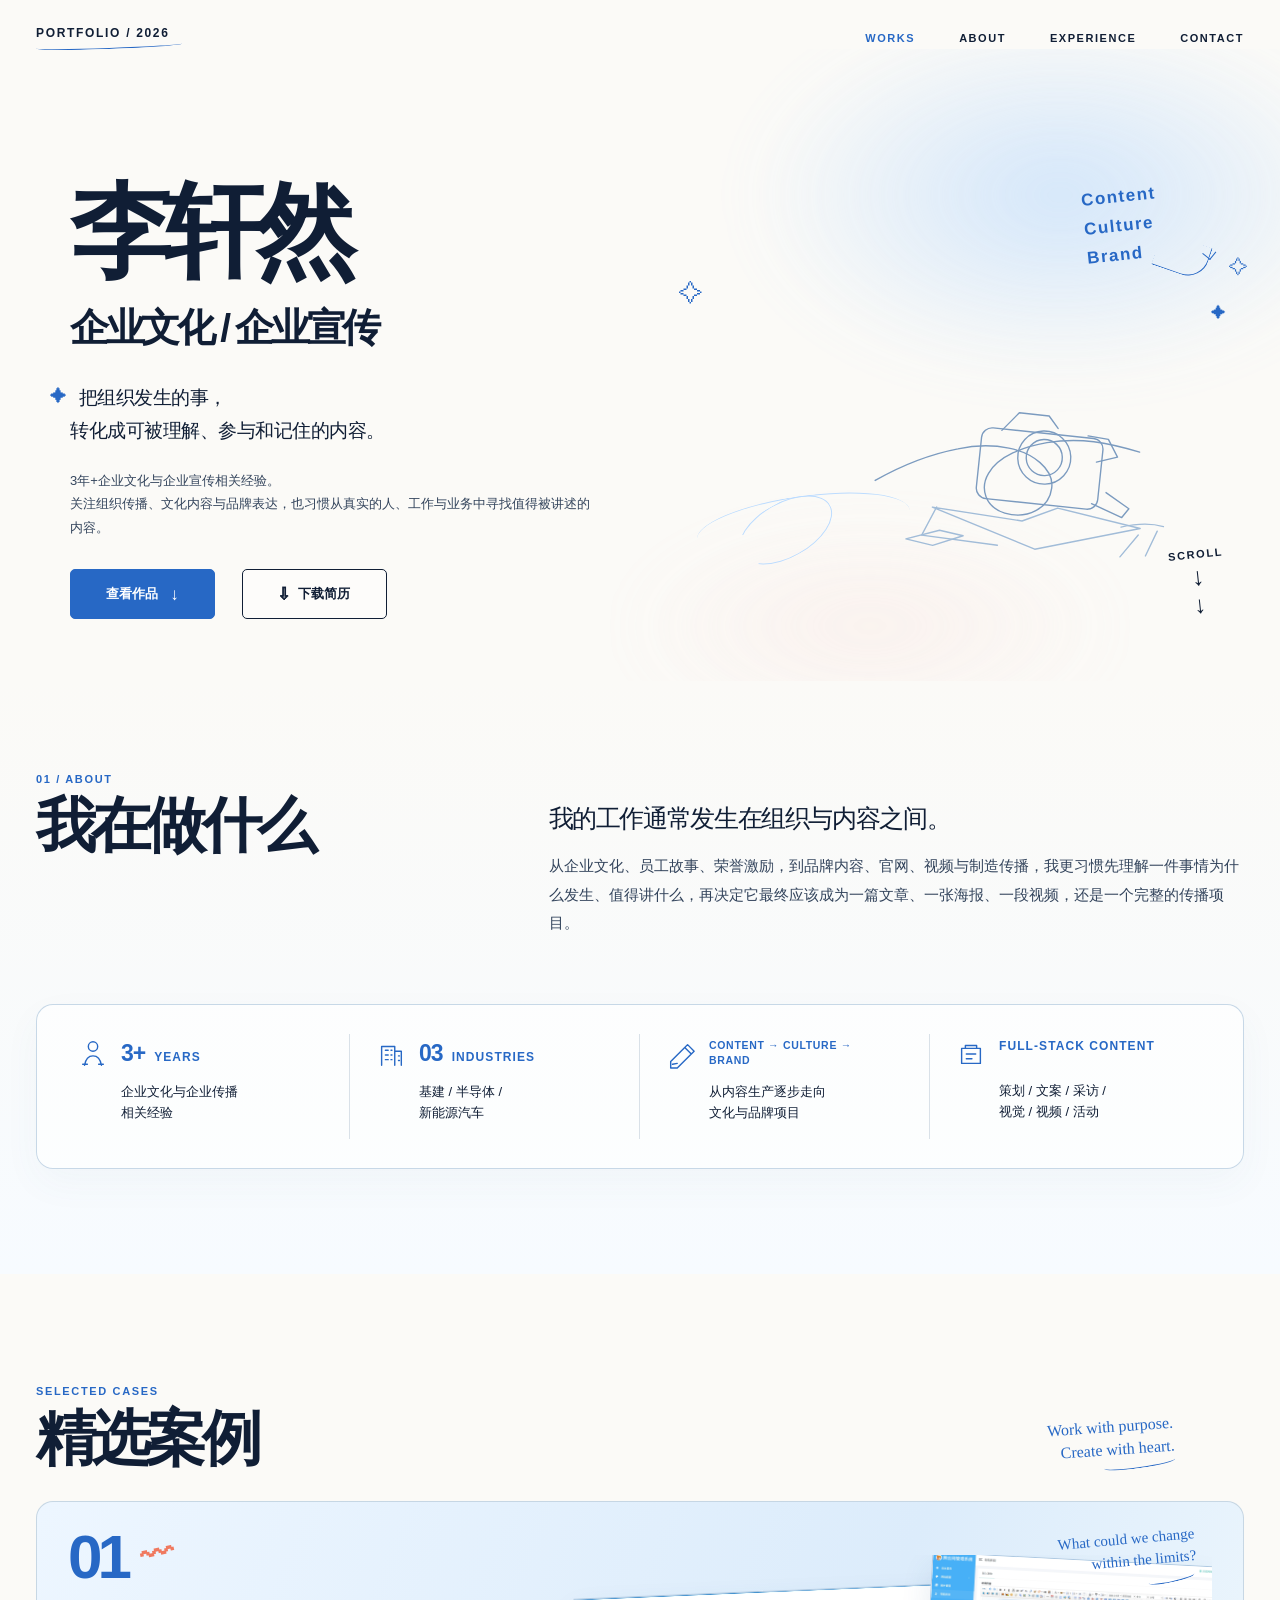
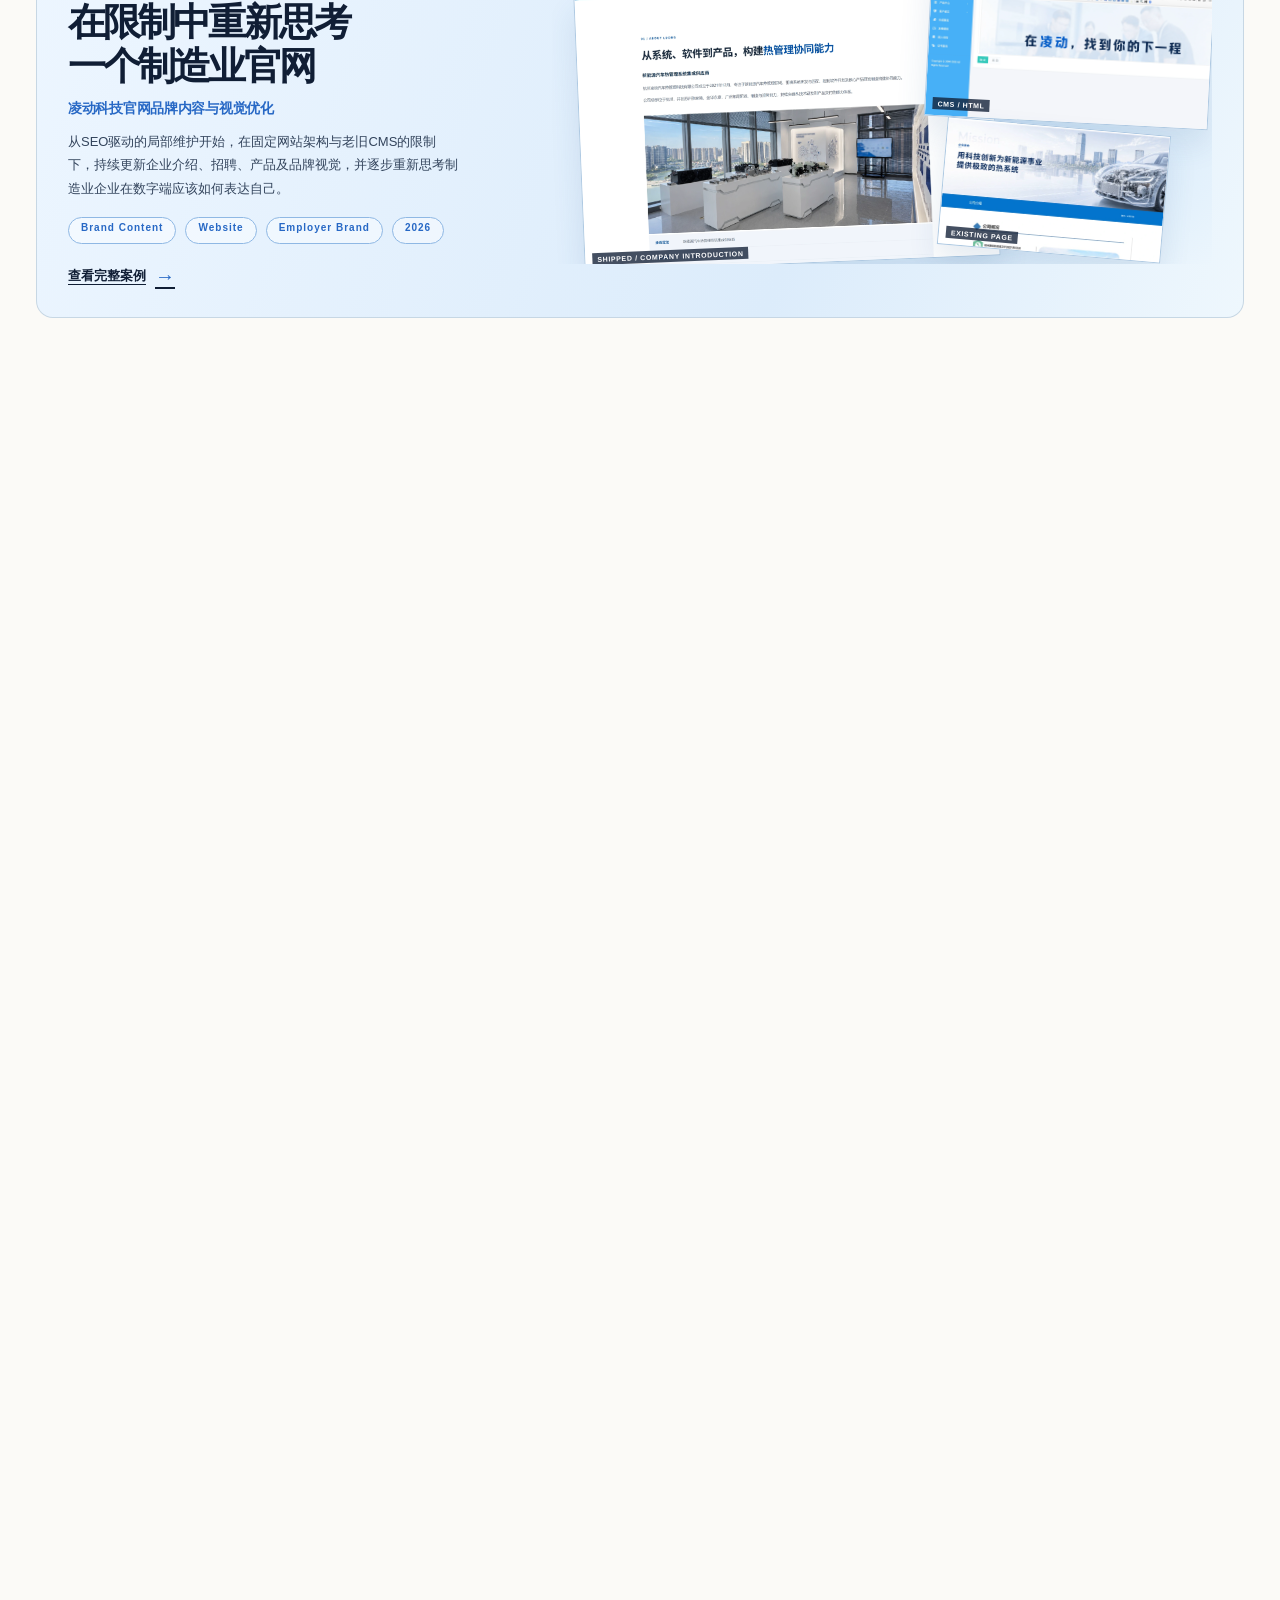
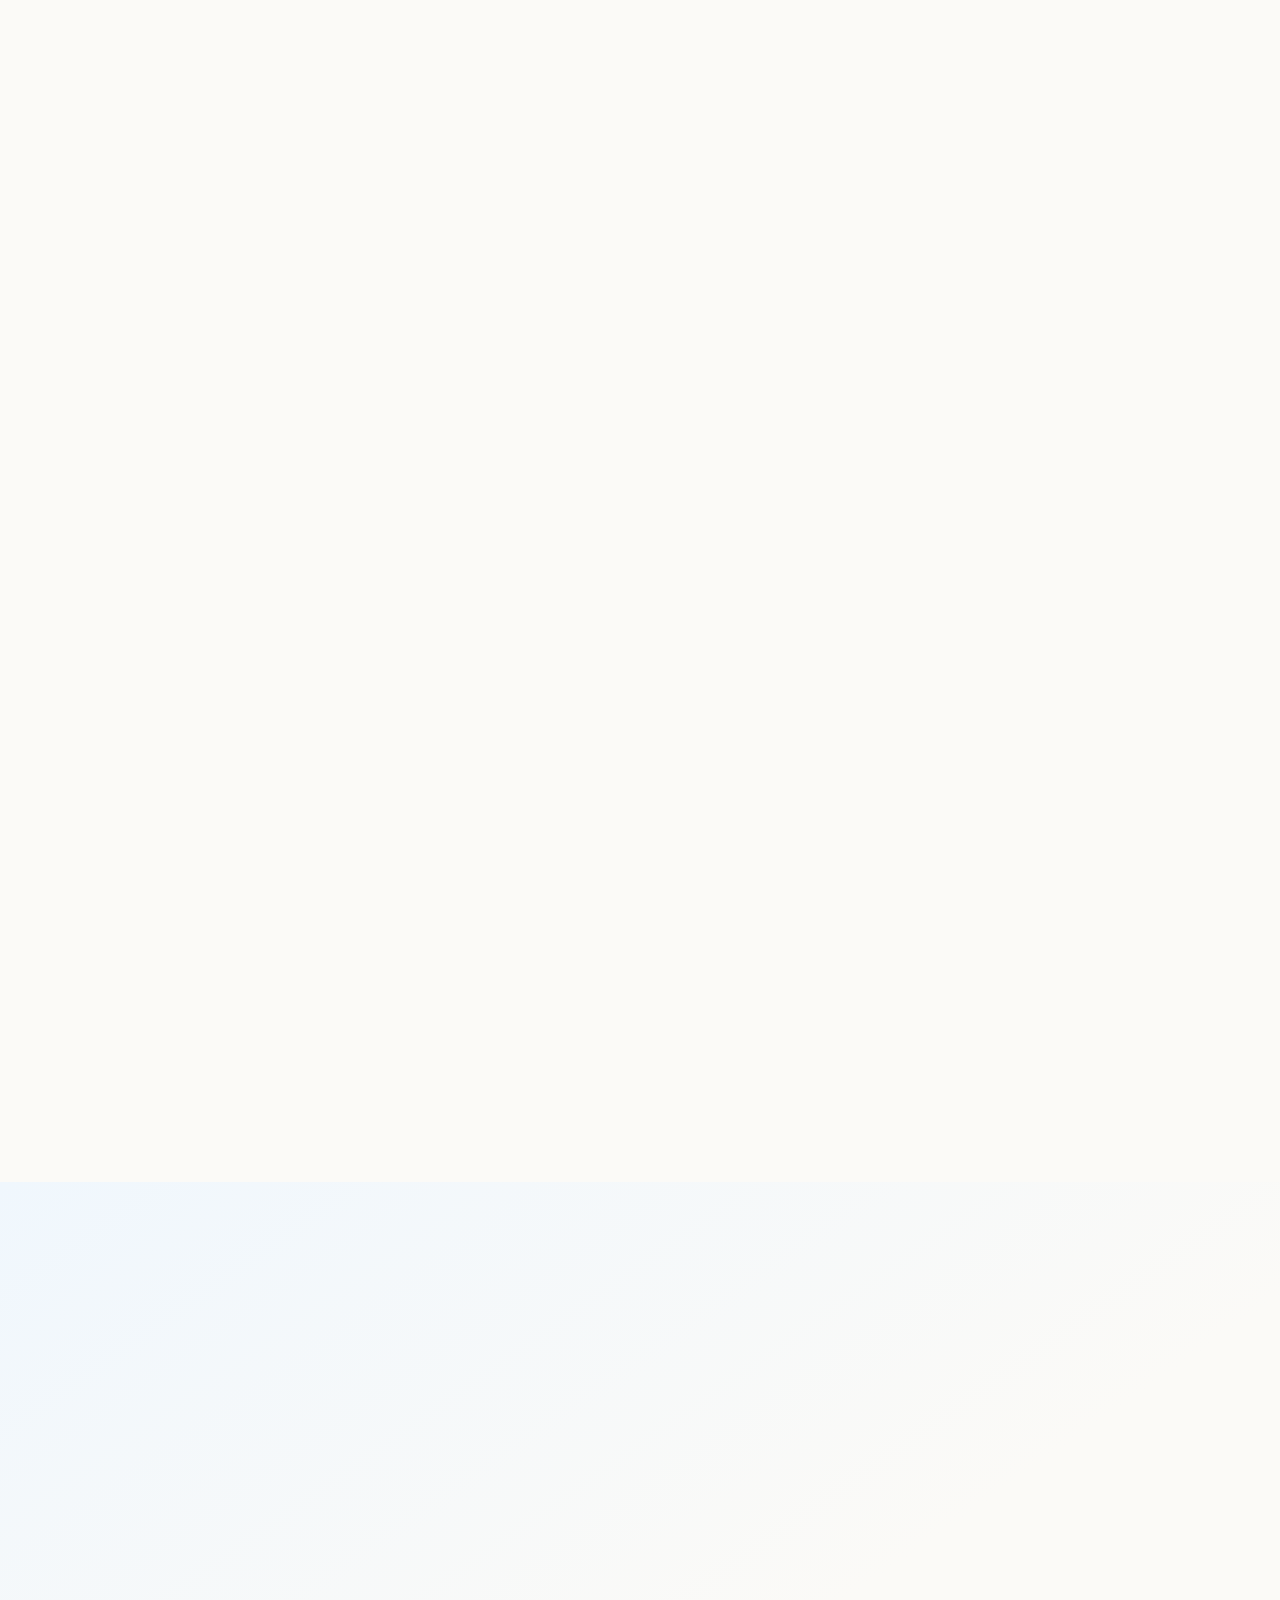
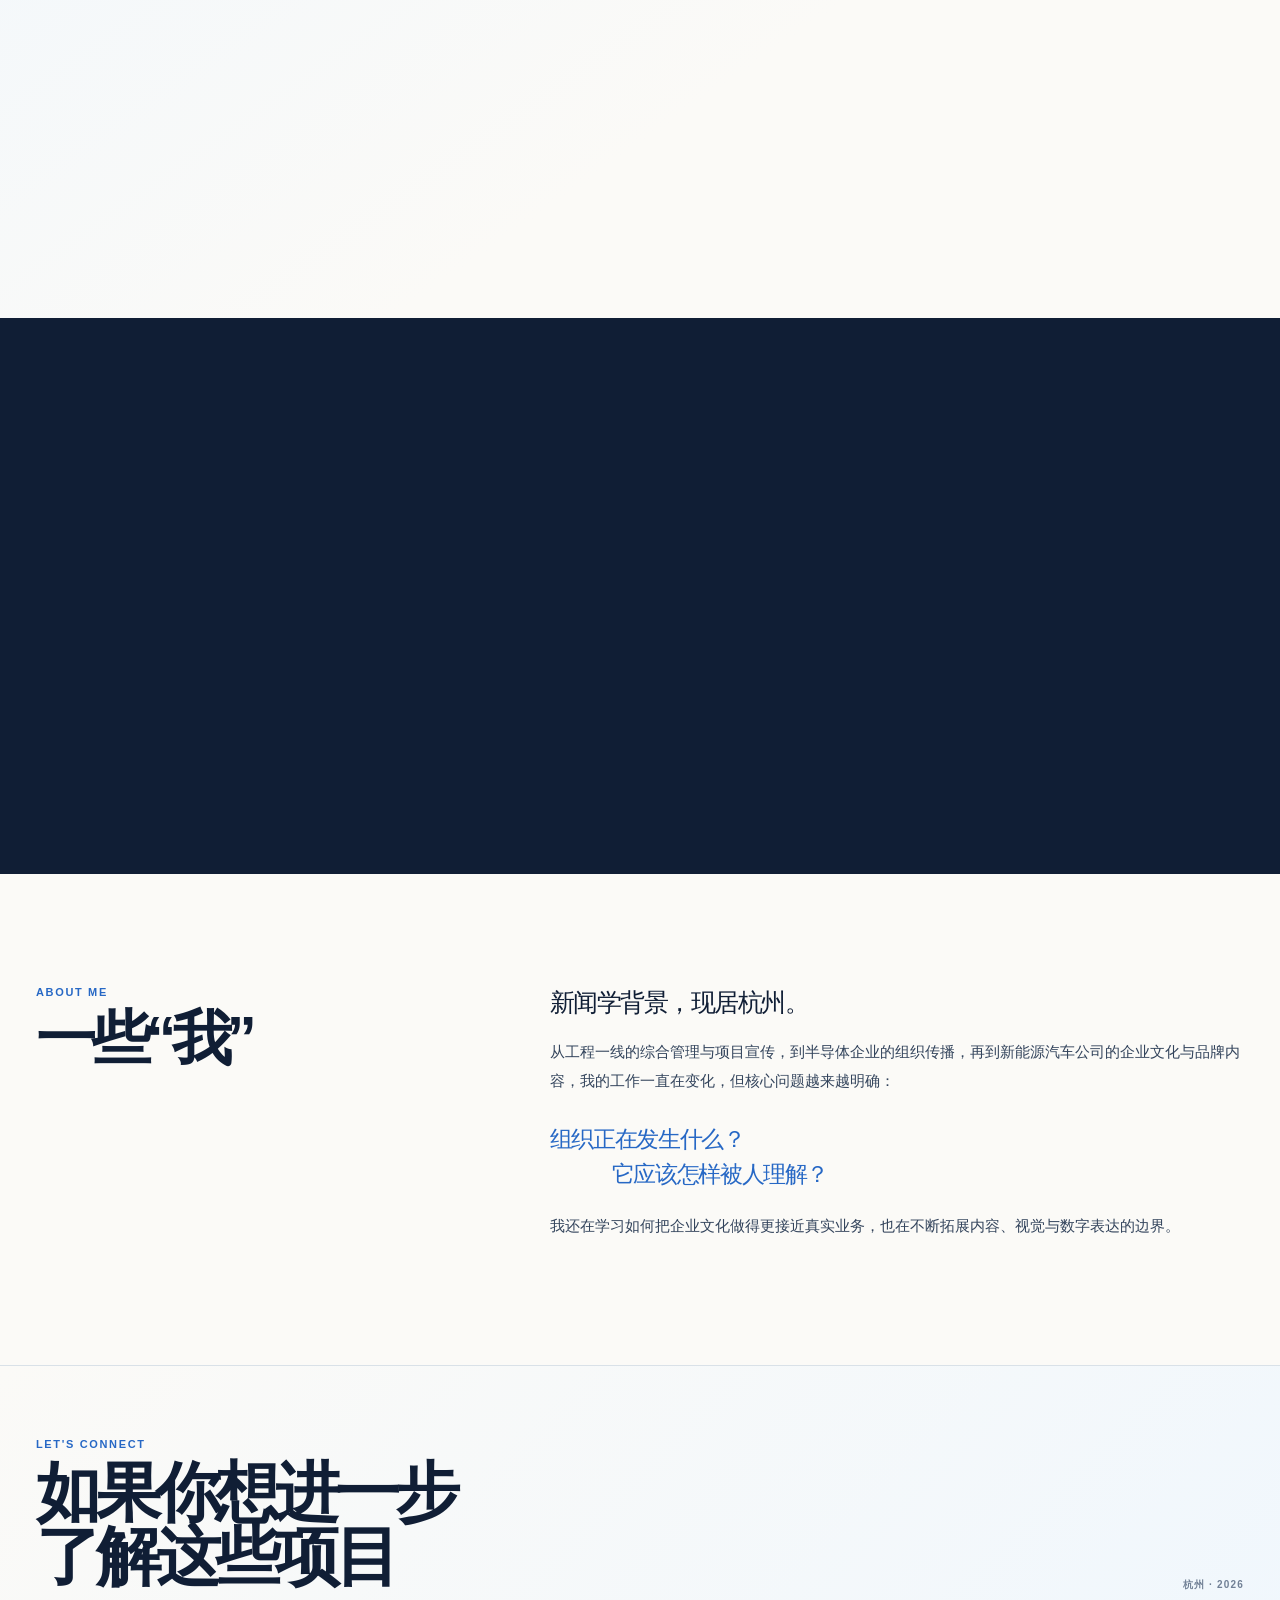
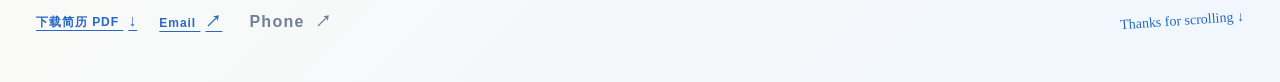
==== index.html @ 97bc516a "Portfolio of Seanlee V1 Portfolio of Seanlee V1" ====
<!doctype html>
<html lang="zh-CN">
<head>
  <meta charset="utf-8">
  <meta name="viewport" content="width=device-width, initial-scale=1">
  <meta name="description" content="李轩然｜企业文化 / 企业宣传作品集 Portfolio 2026">
  <title>李轩然｜Portfolio / 2026</title>
  <link rel="stylesheet" href="styles.css">
</head>
<body class="home-v2">
  <header class="topbar">
    <div class="shell nav">
      <a class="nav-brand" href="index.html">PORTFOLIO / 2026</a>
      <nav class="nav-links" aria-label="主导航">
        <a class="active" href="#cases">WORKS</a>
        <a href="#about-me">ABOUT</a>
        <a href="#experience">EXPERIENCE</a>
        <a href="#contact">CONTACT</a>
      </nav>
    </div>
  </header>

  <main>
    <section class="hero hero-v2">
      <div class="hero-haze haze-blue"></div><div class="hero-haze haze-pink"></div>
      <div class="shell">
        <div class="hero-grid">
          <div class="hero-copy reveal">
            <h1 class="hero-name">李轩然</h1>
            <h2 class="hero-role">企业文化 / 企业宣传</h2>
            <p class="hero-lede">把组织发生的事，<br>转化成可被理解、参与和记住的内容。</p>
            <p class="hero-intro">3年+企业文化与企业宣传相关经验。<br>关注组织传播、文化内容与品牌表达，也习惯从真实的人、工作与业务中寻找值得被讲述的内容。</p>
            <div class="hero-actions">
              <a class="button button-primary" href="#cases">查看作品 <span class="button-arrow">↓</span></a>
              <a class="button button-outline" href="李轩然_企业文化企宣简历_正式版.pdf" download><span class="download-icon">⇩</span> 下载简历</a>
            </div>
          </div>
          <div class="hero-art reveal" aria-hidden="true">
            <div class="hero-words">Content<br>Culture<br>Brand</div>
            <span class="star one">✧</span><span class="star two">✧</span><span class="star three">✦</span>
            <div class="scribble-loop"></div>
            <svg class="hero-sketch" viewBox="0 0 360 210" aria-hidden="true">
              <path d="M42 119c23-12 47-22 79-27 16-3 32-3 48 1 22 5 42 21 39 39-3 19-24 29-45 22-18-6-23-24-14-38 10-16 34-24 56-27 32-4 57 2 87 12"/>
              <rect x="145" y="72" width="115" height="67" rx="10" transform="rotate(8 145 72)"/>
              <circle cx="202" cy="103" r="25"/><circle cx="202" cy="103" r="17"/>
              <path d="M163 76l17-16 28 4 8 12M244 84l19 4 8 17-20 4M259 138l21 16-7 8-28-14"/>
              <path d="M95 146l84 16 34-11 77 22-100 16z" class="soft"/>
              <path d="M99 146l-15 26 71 12" class="soft"/>
              <path d="M272 171c16-3 28-3 40 1M288 179l-18 20M306 176l-12 23" class="soft"/>
              <path d="M69 175l32-7 22 6-29 8z" class="soft"/>
            </svg>
            <div class="scroll-note">Scroll<span>↓</span></div>
          </div>
        </div>
      </div>
    </section>

    <section class="section about-section" id="about">
      <div class="shell">
        <div class="about-intro-grid reveal">
          <div><div class="section-kicker">01 / ABOUT</div><h2 class="section-title">我在做什么</h2></div>
          <div class="about-intro-copy"><p class="about-lede">我的工作通常发生在组织与内容之间。</p><p>从企业文化、员工故事、荣誉激励，到品牌内容、官网、视频与制造传播，我更习惯先理解一件事情为什么发生、值得讲什么，再决定它最终应该成为一篇文章、一张海报、一段视频，还是一个完整的传播项目。</p></div>
        </div>
        <div class="about-stats reveal">
          <div class="about-stat"><svg class="stat-icon" viewBox="0 0 32 32"><circle cx="16" cy="8" r="5"/><path d="M7 28c1-6 4-10 9-10s8 4 9 10M10 27H5M27 27h-5"/></svg><div><div class="stat-title"><b>3+</b> YEARS</div><p>企业文化与企业传播<br>相关经验</p></div></div>
          <div class="about-stat"><svg class="stat-icon" viewBox="0 0 32 32"><path d="M6 28V8h14v20M20 13h7v15M10 12h3M10 17h3M10 22h3M16 12h1M16 17h1M16 22h1M24 18h1M24 23h1"/></svg><div><div class="stat-title"><b>03</b> INDUSTRIES</div><p>基建 / 半导体 /<br>新能源汽车</p></div></div>
          <div class="about-stat"><svg class="stat-icon" viewBox="0 0 32 32"><path d="M5 24l15-15 7 7-15 15H5zM20 9l3-3 7 7-3 3M7 27l5-1"/></svg><div><div class="stat-title long">CONTENT → CULTURE →<br>BRAND</div><p>从内容生产逐步走向<br>文化与品牌项目</p></div></div>
          <div class="about-stat"><svg class="stat-icon" viewBox="0 0 32 32"><path d="M6 10h20v16H6zM10 10V7h12v3M11 16h10M11 21h6"/></svg><div><div class="stat-title">FULL-STACK CONTENT</div><p>策划 / 文案 / 采访 /<br>视觉 / 视频 / 活动</p></div></div>
        </div>
      </div>
    </section>

    <section class="section cases-section" id="cases">
      <div class="shell">
        <div class="section-head reveal"><div><div class="section-kicker">SELECTED CASES</div><h2 class="section-title">精选案例</h2></div><div class="hand-note">Work with purpose.<br>Create with heart.</div></div>
        <a class="case-card case-main reveal" href="case-lingdong.html">
          <div class="case-main-grid"><div class="case-copy"><div class="case-number">01</div><h3>在限制中重新思考<br>一个制造业官网</h3><div class="case-subtitle">凌动科技官网品牌内容与视觉优化</div><p>从SEO驱动的局部维护开始，在固定网站架构与老旧CMS的限制下，持续更新企业介绍、招聘、产品及品牌视觉，并逐步重新思考制造业企业在数字端应该如何表达自己。</p><div class="case-tags"><span class="case-tag">Brand Content</span><span class="case-tag">Website</span><span class="case-tag">Employer Brand</span><span class="case-tag">2026</span></div><span class="case-link">查看完整案例 <span>→</span></span></div><div class="case-real-visual home-website-visual"><figure class="home-web-after"><img src="assets/case01/intro-after.webp" alt="凌动企业介绍页更新后页面" loading="lazy"><figcaption>SHIPPED / COMPANY INTRODUCTION</figcaption></figure><figure class="home-web-cms"><img src="assets/case01/cms-html-window.webp" alt="凌动官网 CMS HTML 编辑界面" loading="lazy"><figcaption>CMS / HTML</figcaption></figure><figure class="home-web-before"><img src="assets/case01/intro-before-page.webp" alt="凌动企业介绍页原页面局部" loading="lazy"><figcaption>EXISTING PAGE</figcaption></figure></div></div>
          <span class="case-margin-note">What could we change<br>within the limits?</span>
        </a>
        <a class="case-card case-secondary reveal" href="case-lingdong-people.html">
          <div class="case-secondary-grid"><div class="case-copy"><div class="case-number">02</div><h3>把优秀员工，重新<br>写成真实的人</h3><div class="case-subtitle">《凌动百工志》员工人物栏目</div><p>从荣誉出发，通过人物访谈与真实工作细节，寻找每个人值得被记住的具体行为，让员工不只是价值观的注脚。</p><div class="case-tags"><span class="case-tag">Culture</span><span class="case-tag">People</span><span class="case-tag">Story</span><span class="case-tag">Editorial</span><span class="case-tag">2026</span></div><span class="case-link">查看完整案例 <span>→</span></span></div><div class="case-real-visual home-people-visual"><figure class="home-person-luo"><img src="assets/case02/罗玉国-主视觉.webp" alt="罗玉国《凌动百工志》主视觉" loading="lazy"><figcaption>INTERVIEW / 晨阳</figcaption></figure><figure class="home-person-he"><img src="assets/case02/何莎莎-主视觉.webp" alt="何莎莎《凌动百工志》主视觉" loading="lazy"><figcaption>PEOPLE / 可乐</figcaption></figure><figure class="home-person-sun"><img src="assets/case02/孙君旭篇_主视觉_清洁版_final.webp" alt="孙君旭《凌动百工志》主视觉" loading="lazy"><figcaption>ON SITE / 重楼</figcaption></figure><span class="home-people-label">REAL PEOPLE,<br>REAL WORK.</span></div></div>
        </a>
        <a class="case-card case-third reveal" href="case-guowei.html">
          <div class="case-third-grid"><div class="case-copy"><div class="case-number">03</div><h3>把组织动作，<br>转化成内容</h3><div class="case-subtitle">国微电子｜HR与企业文化重点项目传播</div><p>围绕招聘、新员工、人才发展、干部拓展、服务文化与重点项目开展长期传播。2024年5—12月累计发布155篇公众号内容，让组织动作被更多员工理解和感知。</p><div class="case-tags"><span class="case-tag">Internal Communication</span><span class="case-tag">HR Content</span><span class="case-tag">Employer Brand</span><span class="case-tag">2024</span></div><span class="case-link">查看完整案例 <span>→</span></span></div><div class="case-real-visual home-archive-visual"><div class="home-archive-data"><strong>155</strong><span>CONTENTS<br>MAY — DEC 2024</span></div><figure class="home-archive-live"><img src="assets/case03/live-field.webp" alt="国微干部拓展现场文章预览" loading="lazy"><figcaption>LIVE COMMUNICATION</figcaption></figure><figure class="home-archive-welcome"><img src="assets/case03/lifecycle-before-welcome.webp" alt="国微新员工内容文章预览" loading="lazy"><figcaption>NEW JOINERS</figcaption></figure><figure class="home-archive-culture"><img src="assets/case03/service-poster-1.webp" alt="国微服务文化系列海报" loading="lazy"><figcaption>CULTURE IN PRACTICE</figcaption></figure></div></div>
        </a>
      </div>
    </section>

    <section class="section works-section" id="selected-works">
      <div class="shell"><div class="section-head reveal"><div><div class="section-kicker">SELECTED WORKS</div><h2 class="section-title">更多项目</h2></div><p class="section-side-copy">前面 3 个，是我想让你认真看的项目。<br>下面这些，我也确实做过。</p></div>
        <div class="works-grid works-grid-final reveal">
          <a class="work-item work-recognition" href="work-recognition.html" aria-label="查看项目：员工荣誉与即时认可">
            <div class="work-visual work-real-recognition"><img src="assets/work04/everyday-recognition.webp" alt="为你点赞即时认可视觉" loading="lazy"><img src="assets/work04/gewu-award.webp" alt="格物致知专项荣誉视觉" loading="lazy"><img src="assets/work04/recognition-note-01.webp" alt="匿名化员工点赞卡" loading="lazy"><span>01 / RECOGNITION</span><i>✦</i></div>
            <div class="work-index">01 / RECOGNITION &amp; APPRECIATION</div>
            <h3>员工荣誉与即时认可</h3>
            <p>围绕优秀员工、产线荣誉与即时认可机制进行内容与视觉表达，让一次个人认可被更多人看见，也让具体行为成为组织里的正向样本。</p>
            <div class="work-tags"><span>Culture</span><span>Recognition</span><span>Editorial</span></div>
            <span class="work-link">查看项目 <span aria-hidden="true">↗</span></span>
          </a>
          <a class="work-item work-digital" href="work-culture-digital.html" aria-label="查看项目：文化互动与数字化实验">
            <div class="work-visual work-real-digital"><img src="assets/work02/huaming-map.webp" alt="花名互动网页地图界面" loading="lazy"><img src="assets/work02/online-p2.webp" alt="凌动 Online 角色选择界面" loading="lazy"><span>02 / DIGITAL</span><i>↗</i></div>
            <div class="work-index">02 / CULTURE × DIGITAL EXPERIMENT</div>
            <h3>文化互动与数字化实验</h3>
            <p>从互动网页到微信H5，尝试让内部文化传播从“看一张内容”，延伸到可以点击、选择和参与的数字体验。</p>
            <div class="work-tags"><span>Culture</span><span>Interaction</span><span>Web</span><span>H5</span></div>
            <span class="work-link">查看项目 <span aria-hidden="true">↗</span></span>
          </a>
          <a class="work-item work-annual" href="work-annual.html" aria-label="查看项目：年度整合传播">
            <div class="work-visual work-real-annual"><img src="assets/annual/annual-moments-poster.webp" alt="2024国微年度瞬间视频画面" loading="lazy"><img src="assets/annual/annual-ceremony.webp" alt="年度总结表彰大会视觉" loading="lazy"><span>03 / 年度内容</span><i>▶</i></div>
            <div class="work-index">03 / ANNUAL COMMUNICATION</div>
            <h3>年度整合传播</h3>
            <p>围绕年度节点重新组织分散的人、事件与组织记忆，通过年度回顾、表彰大会视频、新年内容等形式，让一年发生的事情形成更完整的叙事。</p>
            <div class="work-tags"><span>Video</span><span>Editorial</span><span>Annual</span></div>
            <span class="work-link">查看项目 <span aria-hidden="true">↗</span></span>
          </a>
          <a class="work-item work-employer" href="work-employer-brand.html" aria-label="查看项目：雇主品牌与招聘传播">
            <div class="work-visual work-real-employer"><img src="assets/employer/guowei-exam.webp" alt="国微校园招聘考试卷视觉" loading="lazy"><img src="assets/employer/ldong-recruit-01.webp" alt="凌动招聘推送视觉" loading="lazy"><span>04 / 招聘内容</span></div>
            <div class="work-index">04 / EMPLOYER BRAND &amp; RECRUITMENT</div>
            <h3>雇主品牌与招聘传播</h3>
            <p>围绕校园招聘、新人入职与人才体验，参与内容策划、系列传播及视觉协同，让招聘信息之外，也能被看见真实的组织氛围与员工体验。</p>
            <div class="work-tags"><span>Employer Brand</span><span>Recruitment</span><span>Content</span></div>
            <span class="work-link">查看项目 <span aria-hidden="true">↗</span></span>
          </a>
          <a class="work-item work-cangzhao" href="work-cangzhao.html" aria-label="查看项目：苍昭高速项目传播">
            <div class="work-visual work-real-cangzhao"><img src="assets/cangzhao/tunnel-hero.webp" alt="苍昭高速隧道工程现场" loading="lazy"><img src="assets/cangzhao/tunnel-10000.webp" alt="苍昭高速隧道万米节点现场" loading="lazy"><span>05 / 工程一线</span></div>
            <div class="work-index">05 / CANGZHAO EXPRESSWAY</div>
            <h3>苍昭高速项目传播</h3>
            <p>在大型基建项目一线参与新闻、重大节点、活动及宣传片内容，从工程现场、人物与项目建设中寻找可被传播的真实素材。</p>
            <div class="work-tags"><span>Field Communication</span><span>Infrastructure</span><span>Video</span></div>
            <span class="work-link">查看项目 <span aria-hidden="true">↗</span></span>
          </a>
          <a class="work-item work-notes" href="work-visual-notes.html" aria-label="查看项目：视觉与内容小项目选集">
            <div class="work-visual work-real-notes"><img src="assets/work06/culture-editorial-03.webp" alt="内部文化刊物版式局部" loading="lazy"><img src="assets/work06/childrens-day-poster.webp" alt="六一活动海报局部" loading="lazy"><img src="assets/work06/dingtalk-screen-01.webp" alt="钉钉开屏视觉局部" loading="lazy"><span>06 / ARCHIVE</span><i>Visual<br>Notes</i></div>
            <div class="work-index">06 / EDITORIAL &amp; VISUAL NOTES</div>
            <h3>视觉与内容小项目选集</h3>
            <p>一些喜闻乐见的日常传播，共同构成企业文化的内容实验：文化刊物、节日与组织节点、内部沟通海报等文化侧与业务的结合。</p>
            <div class="work-tags"><span>Editorial</span><span>Visual</span><span>Archive</span></div>
            <span class="work-link">查看项目 <span aria-hidden="true">↗</span></span>
          </a>
        </div>
      </div>
    </section>

    <section class="section process-section" id="how-i-work">
      <div class="shell"><div class="process-header reveal"><div><div class="section-kicker">HOW I WORK</div><h2 class="section-title">我的工作方式</h2></div><p class="process-intro">不把工作包装成一套方法论，只保留四个真正会反复使用的动作。</p></div>
        <div class="process-grid reveal"><div class="process-step"><span>01</span><h3>Understand</h3><strong>先理解发生了什么</strong><p>组织为什么要做这件事，业务真正关心什么，谁需要知道。</p></div><div class="process-step"><span>02</span><h3>Translate</h3><strong>找到值得被讲述的部分</strong><p>把组织语言、专业语言和抽象理念，转化成人能够理解的内容。</p></div><div class="process-step"><span>03</span><h3>Create</h3><strong>选择合适的表达</strong><p>文章、人物故事、视觉、视频、活动或页面，形式服务于内容。</p></div><div class="process-step"><span>04</span><h3>Deliver</h3><strong>在现实条件下完成落地</strong><p>预算、时间、系统、权限都可能有限。好的方案也需要能够真正实现。</p></div></div>
        <div class="principles reveal"><div><b>内容先于形式</b><span>先弄清楚为什么值得讲，再决定怎么讲。</span></div><div><b>真实先于口号</b><span>尤其在人和文化内容里，我更愿意从真实工作中寻找价值。</span></div><div><b>审美服务于表达</b><span>行业对美的理解不同但相通。对制造业而言，高级感更多来自精密、简洁、克制与一致，而不是堆叠“科技感”。</span></div></div>
      </div>
    </section>

    <section class="section experience experience-v2" id="experience">
      <div class="shell"><div class="section-head reveal"><div><div class="section-kicker">EXPERIENCE</div><h2 class="section-title">从业务现场，<br>到组织传播</h2></div></div>
        <div class="experience-line reveal"><div class="experience-item"><div class="experience-date">2026 — NOW</div><h3>杭州凌动汽车热管理科技有限公司</h3><strong>企宣副主管</strong><p>企业文化 / 品牌内容 / 制造传播</p></div><div class="experience-arrow">↓</div><div class="experience-item"><div class="experience-date">2024 — 2025</div><h3>深圳市国微电子有限公司</h3><strong>企业文化专员</strong><p>组织传播 / 新媒体 / HR重点项目</p></div><div class="experience-arrow">↓</div><div class="experience-item"><div class="experience-date">2022 — 2024</div><h3>中建五局土木公司广西分公司</h3><strong>项目综合管理员</strong><p>工程一线 / 综合管理 / 项目宣传</p></div></div>
      </div>
    </section>

    <section class="section about-me-section" id="about-me">
      <div class="shell about-me-grid"><div class="reveal"><div class="section-kicker">ABOUT ME</div><h2 class="section-title">一些“我”</h2></div><div class="about-me-copy reveal"><p class="about-me-lede">新闻学背景，现居杭州。</p><p>从工程一线的综合管理与项目宣传，到半导体企业的组织传播，再到新能源汽车公司的企业文化与品牌内容，我的工作一直在变化，但核心问题越来越明确：</p><div class="question-lines"><span>组织正在发生什么？</span><span>它应该怎样被人理解？</span></div><p>我还在学习如何把企业文化做得更接近真实业务，也在不断拓展内容、视觉与数字表达的边界。</p></div></div>
    </section>
  </main>

  <footer class="footer connect-footer" id="contact"><div class="shell footer-row"><div><div class="section-kicker">LET'S CONNECT</div><h2>如果你想进一步<br>了解这些项目</h2><div class="connect-links"><a href="李轩然_企业文化企宣简历_正式版.pdf" download>下载简历 PDF <span>↓</span></a><a href="mailto:SeanLee1211@163.com">Email <span>↗</span></a><span class="connect-placeholder">Phone <span>↗</span></span></div></div><div class="footer-meta">杭州 · 2026<br><span class="thanks-note">Thanks for scrolling ↓</span></div></div></footer>
  <script src="script.js"></script>
</body>
</html>
---- styles.css ----
:root {
  --paper: #fbfaf7;
  --paper-blue: #eef6ff;
  --paper-pink: #fbf1ee;
  --ink: #101e35;
  --ink-soft: #33445c;
  --muted: #718096;
  --line: #d9e1e8;
  --blue: #2768c5;
  --blue-deep: #1e55ac;
  --blue-light: #bcdcff;
  --blue-pale: #e7f2ff;
  --coral: #f0795f;
  --white: #fff;
  --max: 1240px;
  --radius: 20px;
  --shadow: 0 22px 70px rgba(29, 83, 139, .12);
  --sans: "Noto Sans CJK SC", "Source Han Sans SC", "PingFang SC", "Microsoft YaHei", Arial, sans-serif;
  --display: "Noto Sans CJK SC", "Source Han Sans SC", "PingFang SC", "Microsoft YaHei", Arial, sans-serif;
  --latin: "Avenir Next", Avenir, "Helvetica Neue", "SF Pro Display", Inter, "Segoe UI", Arial, sans-serif;
  --latin-display: "Avenir Next", Avenir, "Helvetica Neue", "SF Pro Display", Inter, "Segoe UI", Arial, sans-serif;
  --mono: "IBM Plex Mono", "SFMono-Regular", "Cascadia Mono", Consolas, "Liberation Mono", monospace;
  --scribble: "Segoe Print", "Comic Sans MS", cursive;
}
* { box-sizing: border-box; }
html { scroll-behavior: smooth; }
body { margin:0; color:var(--ink); background:var(--paper); font-family:var(--sans); font-size:16px; line-height:1.7; -webkit-font-smoothing:antialiased; }
a { color:inherit; text-decoration:none; }
button { font:inherit; }
.shell { width:min(calc(100% - 72px), var(--max)); margin:0 auto; }

.topbar { position:relative; z-index:30; padding:26px 0 0; }
.nav { display:flex; align-items:center; justify-content:space-between; gap:30px; }
.nav-brand { font:700 12px var(--latin-display); letter-spacing:.14em; color:var(--ink); position:relative; padding-bottom:9px; }
.nav-brand::after { content:""; position:absolute; left:0; right:-12px; bottom:0; height:5px; border-bottom:1.5px solid var(--blue); border-radius:50%; transform:rotate(-2deg); }
.nav-links { display:flex; align-items:center; gap:44px; font:700 11px var(--latin); letter-spacing:.14em; }
.nav-links a { transition:color .2s ease; }
.nav-links a:hover, .nav-links a.active { color:var(--blue); }
.eyebrow { color:var(--blue); font:700 11px var(--latin); letter-spacing:.13em; text-transform:uppercase; }

.hero { min-height:700px; position:relative; overflow:hidden; padding:106px 0 55px; }
.hero::before { content:""; position:absolute; width:620px; height:380px; right:-80px; top:18px; background:radial-gradient(ellipse, rgba(148,198,255,.47), rgba(148,198,255,0) 68%); filter:blur(11px); pointer-events:none; }
.hero::after { content:""; position:absolute; width:470px; height:220px; left:-130px; bottom:-90px; background:radial-gradient(ellipse, rgba(122,183,250,.28), rgba(122,183,250,0) 72%); filter:blur(22px); pointer-events:none; }
.hero-grid { display:grid; grid-template-columns:minmax(0,1.1fr) minmax(330px,.9fr); gap:72px; position:relative; z-index:1; }
.hero-copy { padding-top:13px; }
.hero-name { margin:0; font-family:var(--display); font-size:clamp(65px, 8.5vw, 124px); font-weight:800; letter-spacing:-.09em; line-height:.98; }
.hero-role { margin:28px 0 28px; font-size:clamp(26px,3.1vw,48px); font-weight:760; letter-spacing:-.075em; line-height:1.08; }
.hero-lede { max-width:520px; margin:0 0 35px; font-size:20px; line-height:1.75; letter-spacing:-.025em; }
.hero-lede::before { content:"✦"; color:var(--blue); font-size:17px; margin-right:12px; vertical-align:2px; }
.hero-actions { display:flex; gap:14px; flex-wrap:wrap; }
.button { display:inline-flex; align-items:center; justify-content:center; gap:10px; min-width:145px; padding:12px 20px; border-radius:5px; border:1px solid var(--ink); font-weight:700; font-size:13px; transition:transform .2s, box-shadow .2s, background .2s, color .2s; }
.button:hover { transform:translateY(-2px); box-shadow:0 8px 22px rgba(31,88,146,.13); }
.button-primary { background:var(--blue); color:var(--white); border-color:var(--blue); }
.button-primary:hover { background:var(--blue-deep); }
.button-outline { background:rgba(255,255,255,.35); }
.button-outline:hover { color:var(--blue); border-color:var(--blue); }
.button .download-icon { font-size:17px; line-height:1; }

.hero-art { min-height:390px; position:relative; }
.hero-words { position:absolute; right:28px; top:28px; color:var(--blue); font:700 17px/1.65 var(--latin-display); letter-spacing:.12em; transform:rotate(-6deg); }
.hero-words::after { content:""; position:absolute; width:52px; height:34px; right:-46px; bottom:-10px; border-right:1.5px solid var(--blue); border-bottom:1.5px solid var(--blue); border-radius:0 0 22px 0; transform:rotate(25deg); }
.hero-words::before { content:""; position:absolute; right:-52px; bottom:3px; width:9px; height:9px; border-right:1.5px solid var(--blue); border-bottom:1.5px solid var(--blue); transform:rotate(45deg); }
.star { position:absolute; color:var(--blue); font-size:24px; line-height:1; }
.star.one { left:-8px; top:142px; }
.star.two { right:-4px; top:118px; font-size:19px; }
.star.three { right:18px; top:165px; font-size:15px; }
.hero-sketch { position:absolute; right:55px; bottom:55px; width:360px; height:210px; color:#7193bb; transform:rotate(-2deg); }
.hero-sketch path, .hero-sketch line, .hero-sketch circle, .hero-sketch rect { fill:none; stroke:currentColor; stroke-width:1.3; stroke-linecap:round; stroke-linejoin:round; }
.hero-sketch .soft { stroke:#9ab7d6; }
.scribble-loop { position:absolute; left:40px; bottom:28px; width:200px; height:58px; border-top:1.5px solid var(--blue-light); border-radius:50%; transform:rotate(-8deg); }
.scribble-loop::after { content:""; position:absolute; left:38px; top:3px; width:100px; height:53px; border:1.5px solid var(--blue-light); border-left-color:transparent; border-radius:50%; transform:rotate(-21deg); }
.scroll-note { position:absolute; right:4px; bottom:5px; color:var(--ink); font:600 11px var(--latin); letter-spacing:.15em; transform:rotate(-6deg); text-transform:uppercase; }
.scroll-note::after { content:"↓"; display:block; text-align:center; font:24px var(--sans); margin-top:2px; }

.metrics { position:relative; z-index:2; margin-top:32px; padding:31px 35px; border:1px solid rgba(198,213,228,.8); border-radius:18px; background:rgba(255,255,255,.63); box-shadow:0 14px 40px rgba(66,108,149,.04); }
.metrics-grid { display:grid; grid-template-columns:repeat(4,1fr); }
.metric { min-height:118px; padding:2px 28px 0 31px; border-right:1px solid var(--line); position:relative; display:grid; grid-template-columns:30px minmax(0,1fr); grid-template-rows:36px minmax(45px,auto); column-gap:12px; align-items:start; }
.metric:first-child { padding-left:40px; }
.metric:last-child { border-right:0; }
.metric-icon { position:static; grid-column:1; grid-row:1; width:29px; height:29px; margin-top:1px; color:var(--blue); }
.metric:first-child .metric-icon { left:auto; }
.metric-icon path, .metric-icon line, .metric-icon circle, .metric-icon rect { fill:none; stroke:currentColor; stroke-width:1.5; stroke-linecap:round; stroke-linejoin:round; }
.metric-title { grid-column:2; grid-row:1; display:block; min-height:31px; color:var(--blue); font:800 12px/1.28 var(--latin-display); letter-spacing:.105em; white-space:nowrap; }
.metric-title b { font-size:23px; letter-spacing:-.055em; margin-right:6px; }
.metric-title.long { font-size:11px; line-height:1.42; letter-spacing:.07em; white-space:normal; }
.metric-copy { grid-column:2; grid-row:2; max-width:170px; margin:10px 0 0; font-size:13px; line-height:1.6; }

.section { padding:122px 0; position:relative; }
.section-head { display:flex; justify-content:space-between; align-items:flex-end; gap:30px; margin-bottom:31px; }
.section-kicker { color:var(--blue); font:800 11px var(--latin); letter-spacing:.15em; }
.section-title { margin:10px 0 0; font-size:clamp(34px,4.7vw,62px); line-height:1.04; letter-spacing:-.08em; }
.hand-note { color:var(--blue); font:500 16px/1.45 var(--scribble); text-align:right; transform:rotate(-4deg); }
.hand-note::after { content:""; display:block; width:72px; height:8px; border-bottom:1.5px solid var(--blue); border-radius:50%; transform:rotate(-4deg); margin-left:auto; }

.case-card { position:relative; display:block; overflow:hidden; border:1px solid rgba(196,212,226,.92); border-radius:17px; transition:transform .3s, box-shadow .3s, border-color .3s; }
.case-card:hover { transform:translateY(-5px); box-shadow:var(--shadow); border-color:#9bbfe1; }
.case-main { min-height:420px; padding:32px 33px; background:linear-gradient(116deg, #edf6ff 1%, #d9eafa 65%, #eef6fc 100%); }
.case-main-grid { display:grid; grid-template-columns:minmax(270px,.8fr) minmax(0,1.2fr); min-height:350px; gap:15px; align-items:center; }
.case-number { color:var(--blue); font-size:62px; line-height:.85; letter-spacing:-.08em; font-weight:760; }
.case-number::after { content:"〰"; display:inline-block; color:var(--coral); font-size:33px; vertical-align:12px; margin-left:13px; transform:rotate(-12deg); }
.case-main h3 { max-width:370px; margin:17px 0 11px; font-size:clamp(27px,3vw,40px); line-height:1.14; letter-spacing:-.075em; }
.case-subtitle { color:var(--blue); font-weight:700; font-size:14px; margin-bottom:10px; }
.case-main p { max-width:385px; color:var(--ink-soft); font-size:13px; line-height:1.75; margin:0; }
.case-tags { display:flex; gap:8px; flex-wrap:wrap; margin-top:17px; }
.case-tag { color:var(--blue); border:1px solid #8fb8e4; border-radius:999px; padding:4px 12px 3px; font:700 10px var(--latin); letter-spacing:.1em; background:rgba(255,255,255,.4); }
.case-link { display:inline-flex; gap:9px; align-items:center; margin-top:24px; color:var(--ink); font-weight:700; font-size:13px; text-decoration:underline; text-underline-offset:4px; }
.case-link span { color:var(--blue); font-size:20px; line-height:1; }

.site-preview { min-height:340px; position:relative; display:flex; align-items:center; justify-content:center; }
.site-window { position:relative; width:100%; max-width:570px; aspect-ratio:1.56; margin-left:16px; border:1px solid rgba(121,161,198,.42); border-radius:11px; background:rgba(255,255,255,.78); box-shadow:0 14px 34px rgba(35,88,130,.15); transform:rotate(-2.8deg); overflow:hidden; }
.site-chrome { height:21px; display:flex; align-items:center; gap:4px; padding:0 10px; border-bottom:1px solid #d7e4ee; background:#f9fcff; }
.site-chrome i { width:5px; height:5px; border-radius:50%; background:#a8c8e7; }
.site-chrome span { height:5px; width:115px; margin-left:11px; border-radius:5px; background:#dce8f1; }
.site-hero { position:relative; height:58%; padding:21px 25px; overflow:hidden; background:linear-gradient(151deg,#1470bc,#78aedd 72%,#d9eafa); color:#fff; }
.site-hero::before { content:""; position:absolute; width:260px; height:100px; left:125px; bottom:-57px; border:1px solid rgba(255,255,255,.37); border-radius:50%; transform:rotate(-7deg); box-shadow:0 -15px 0 rgba(255,255,255,.11), 0 -30px 0 rgba(255,255,255,.06); }
.site-hero::after { content:""; position:absolute; width:130px; height:130px; right:25px; top:16px; border-radius:50%; background:rgba(255,255,255,.15); filter:blur(9px); }
.site-label { position:relative; z-index:1; font:800 7px var(--latin); letter-spacing:.1em; }
.site-headline { position:relative; z-index:1; max-width:180px; margin-top:24px; font-size:18px; line-height:1.18; font-weight:760; letter-spacing:-.06em; }
.site-caption { position:relative; z-index:1; margin-top:7px; font-size:6px; color:rgba(255,255,255,.78); }
.site-product { position:absolute; right:24px; bottom:-5px; width:140px; height:92px; border:2px solid rgba(255,255,255,.8); border-radius:9px 17px 12px 13px; transform:skew(-9deg) rotate(-8deg); opacity:.8; }
.site-product::before, .site-product::after { content:""; position:absolute; inset:10px 12px; border:1px solid rgba(255,255,255,.62); border-radius:7px; }
.site-product::after { inset:24px -9px 18px auto; width:15px; border-radius:0 8px 8px 0; }
.site-bottom { display:grid; grid-template-columns:repeat(3,1fr); gap:10px; padding:11px 19px; }
.site-bottom i { height:31px; border-radius:5px; background:#f3f7fb; border:1px solid #e6edf2; }
.site-tape { position:absolute; right:-14px; top:5px; width:65px; height:19px; background:rgba(65,112,180,.45); transform:rotate(48deg); }

.case-secondary { margin-top:18px; padding:29px 34px; min-height:310px; background:linear-gradient(116deg,#fff8f5,#fffdfb 56%,#f8f1ef); }
.case-secondary-grid { display:grid; grid-template-columns:minmax(270px,.82fr) minmax(0,1.18fr); gap:30px; align-items:center; }
.case-secondary .case-number { color:var(--blue); }
.case-secondary h3 { max-width:390px; margin:15px 0 9px; font-size:clamp(26px,3vw,39px); line-height:1.14; letter-spacing:-.075em; }
.case-secondary p { max-width:390px; color:var(--ink-soft); font-size:13px; line-height:1.75; margin:0; }
.people-note { position:absolute; right:30px; top:72px; width:138px; font-size:14px; line-height:1.35; text-align:center; }
.people-note strong { display:block; font-weight:750; }
.people-note small { display:block; margin-top:10px; color:#cf634d; font:600 10px var(--mono); letter-spacing:.06em; }
.people-visual { position:relative; min-height:235px; display:flex; justify-content:center; align-items:center; }
.photo-grid { display:grid; grid-template-columns:1fr 1fr; gap:8px; width:min(100%,470px); transform:rotate(-2deg); }
.photo { height:108px; border-radius:11px; overflow:hidden; position:relative; border:1px solid rgba(116,123,139,.3); background:linear-gradient(145deg,#8aa2b7,#dbe0df); }
.photo:nth-child(2) { background:linear-gradient(145deg,#8d9fae,#e9e0d7); }
.photo:nth-child(3) { background:linear-gradient(145deg,#b7c7d0,#6e8495); }
.photo:nth-child(4) { background:linear-gradient(145deg,#d5c9b9,#899b9e); }
.photo::before { content:""; position:absolute; width:42px; height:58px; left:43%; top:19px; border-radius:48% 48% 45% 45%; background:rgba(29,43,56,.65); }
.photo::after { content:""; position:absolute; width:88px; height:58px; left:26%; bottom:-21px; border-radius:50% 50% 0 0; background:rgba(26,50,69,.8); }
.photo-caption { position:absolute; left:10px; bottom:8px; color:#fff; font:700 9px var(--latin); letter-spacing:.1em; text-shadow:0 1px 4px rgba(0,0,0,.25); }

.experience { background:var(--ink); color:#fff; }
.experience .section-kicker { color:var(--blue-light); }
.experience .section-title { color:#fff; }
.experience-intro { max-width:400px; color:#b8ccdc; font-size:14px; margin:0; }
.timeline { display:grid; grid-template-columns:repeat(3,1fr); gap:14px; margin-top:43px; }
.timeline-card { min-height:220px; border-top:1px solid rgba(255,255,255,.35); padding:16px 17px 0 0; }
.timeline-date { color:var(--blue-light); font:700 10px var(--latin); letter-spacing:.12em; }
.timeline-card h3 { margin:13px 0 9px; font-size:23px; letter-spacing:-.06em; line-height:1.1; }
.timeline-card p { margin:0; color:#b8ccdc; font-size:13px; line-height:1.7; }
.timeline-card em { display:block; margin-top:12px; color:#fff; font-style:normal; font-size:12px; }

.about-grid { display:grid; grid-template-columns:.72fr 1.28fr; gap:70px; }
.about-lede { margin:0; font-size:28px; line-height:1.25; letter-spacing:-.06em; }
.about-copy { max-width:700px; margin:0; color:var(--ink-soft); font-size:16px; }
.about-copy + .about-copy { margin-top:16px; }
.capability-list { margin-top:32px; border-top:1px solid var(--line); }
.capability { display:grid; grid-template-columns:145px 1fr; gap:25px; padding:16px 0; border-bottom:1px solid var(--line); }
.capability b { font:800 10px var(--latin); color:var(--blue); letter-spacing:.14em; }
.capability span { color:var(--ink-soft); font-size:13px; }

.footer { padding:64px 0 42px; border-top:1px solid var(--line); }
.footer-row { display:flex; justify-content:space-between; align-items:flex-end; gap:35px; }
.footer h2 { margin:0 0 12px; font-size:clamp(34px,5.4vw,72px); line-height:.98; letter-spacing:-.08em; }
.footer p { margin:0; color:var(--muted); font-size:13px; }
.footer-meta { text-align:right; color:var(--muted); font:700 10px/1.9 var(--latin); letter-spacing:.12em; }
.footer-meta a { color:var(--blue); }

.case-hero { padding:92px 0 67px; background:linear-gradient(145deg,var(--paper) 40%, #edf6ff 100%); border-bottom:1px solid var(--line); }
.case-hero-grid { display:grid; grid-template-columns:1fr .78fr; gap:70px; align-items:end; }
.case-hero h1 { margin:22px 0 17px; max-width:720px; font-size:clamp(46px,6.5vw,88px); line-height:1.01; letter-spacing:-.09em; }
.case-hero h1 em { font-style:normal; color:var(--blue); }
.case-hero-lede { max-width:570px; margin:0; color:var(--ink-soft); font-size:18px; line-height:1.75; }
.case-facts { display:grid; grid-template-columns:1fr 1fr; gap:17px 22px; }
.fact { border-top:2px solid var(--ink); padding-top:9px; }
.fact dt { color:var(--muted); font:700 10px var(--latin); letter-spacing:.13em; text-transform:uppercase; }
.fact dd { margin:5px 0 0; font-size:13px; font-weight:700; }
.case-nav { display:flex; gap:8px; flex-wrap:wrap; margin-top:32px; }
.tag { display:inline-flex; align-items:center; padding:5px 11px; border:1px solid #9dc0e1; border-radius:999px; color:var(--blue); background:rgba(255,255,255,.45); font:700 10px var(--latin); letter-spacing:.1em; }
.case-body { display:grid; grid-template-columns:190px minmax(0,1fr); gap:64px; padding:85px 0 110px; }
.case-index-nav { position:sticky; top:30px; align-self:start; display:flex; flex-direction:column; gap:9px; }
.case-index-nav a { border-left:2px solid transparent; padding-left:11px; color:var(--muted); font:700 10px var(--latin); letter-spacing:.11em; }
.case-index-nav a:hover { color:var(--blue); border-color:var(--blue); }
.case-content { max-width:820px; }
.case-section { margin-bottom:64px; padding-bottom:64px; border-bottom:1px solid var(--line); }
.case-section:last-child { border-bottom:0; }
.case-section h2 { margin:13px 0 18px; font-size:clamp(30px,4vw,52px); line-height:1.06; letter-spacing:-.075em; }
.case-section h3 { margin:31px 0 10px; font-size:22px; letter-spacing:-.05em; }
.case-section p { max-width:730px; color:var(--ink-soft); }
.case-section .lead { color:var(--ink); font-size:18px; line-height:1.7; }
.problem-grid { display:grid; grid-template-columns:repeat(3,1fr); gap:11px; margin-top:28px; }
.problem { min-height:140px; padding:16px; border:1px solid #d9e7f2; border-radius:14px; background:#f4f9fd; }
.problem b { display:block; color:var(--blue); font:800 10px var(--latin); letter-spacing:.13em; margin-bottom:10px; }
.problem span { display:block; font-size:13px; line-height:1.55; }
.method-grid { display:grid; grid-template-columns:1fr 1fr; gap:12px; margin-top:26px; }
.method { padding:19px; border:1px solid var(--line); border-radius:15px; background:#fff; }
.method-num { color:var(--blue); font:800 10px var(--latin); letter-spacing:.12em; }
.method h3 { margin:12px 0 6px; font-size:20px; }
.method p { margin:0; font-size:13px; }
.checklist { margin-top:26px; border-top:2px solid var(--ink); }
.check-row { display:grid; grid-template-columns:38px 1fr 126px; gap:14px; align-items:center; padding:13px 0; border-bottom:1px solid var(--line); font-size:13px; }
.check-row .num { color:var(--blue); font:700 10px var(--mono); }
.check-row .owner { color:var(--muted); text-align:right; font:600 10px var(--mono); }
.outcome-card { position:relative; overflow:hidden; padding:28px; border-radius:21px; background:linear-gradient(140deg,var(--ink),#215b91); color:#fff; }
.outcome-card::after { content:""; position:absolute; width:220px; height:220px; right:-60px; top:-100px; border:1px solid rgba(255,255,255,.25); border-radius:50%; box-shadow:0 0 0 15px rgba(255,255,255,.05),0 0 0 30px rgba(255,255,255,.04); }
.outcome-card h3 { margin:0 0 10px; font-size:26px; }
.outcome-card p { position:relative; z-index:1; margin:0; color:#d2e5f2; }
.template-note { padding:23px; border:1px dashed #9ebfdf; border-radius:18px; background:#f2f9ff; color:var(--ink-soft); }
.template-note strong { color:var(--blue); }

.reveal { opacity:0; transform:translateY(14px); transition:opacity .7s ease, transform .7s ease; }
.reveal.visible { opacity:1; transform:none; }

@media (max-width: 920px) {
  .shell { width:min(calc(100% - 44px), var(--max)); }
  .hero { padding-top:75px; }
  .hero-grid, .case-hero-grid { grid-template-columns:1fr; gap:30px; }
  .hero-art { min-height:300px; max-width:600px; }
  .hero-words { right:24px; }
  .metrics-grid { grid-template-columns:1fr 1fr; }
  .metric { margin-bottom:25px; border-right:1px solid var(--line); }
  .metric:nth-child(2) { border-right:0; }
  .metric:nth-child(3), .metric:nth-child(4) { margin-bottom:0; }
  .case-main-grid, .case-secondary-grid { grid-template-columns:1fr; }
  .case-main { padding-bottom:15px; }
  .site-preview { min-height:290px; }
  .people-visual { min-height:220px; }
  .people-note { top:25px; right:0; }
  .timeline { grid-template-columns:1fr 1fr; }
  .about-grid { grid-template-columns:1fr; gap:30px; }
  .case-body { grid-template-columns:1fr; gap:35px; }
  .case-index-nav { position:static; flex-direction:row; flex-wrap:wrap; }
  .case-index-nav a { border-left:0; border-bottom:2px solid transparent; padding:5px 10px; }
  .case-index-nav a:hover { border-color:var(--blue); }
}
@media (max-width: 600px) {
  .shell { width:calc(100% - 34px); }
  .topbar { padding-top:18px; }
  .nav-links { gap:16px; font-size:10px; }
  .nav-links a:nth-child(2) { display:none; }
  .hero { min-height:0; padding:69px 0 48px; }
  .hero-name { font-size:65px; }
  .hero-role { font-size:29px; margin:23px 0; }
  .hero-lede { font-size:17px; }
  .hero-art { min-height:245px; }
  .hero-sketch { width:270px; height:160px; right:22px; bottom:19px; }
  .hero-words { top:5px; right:15px; font-size:17px; }
  .scribble-loop { left:6px; bottom:12px; }
  .scroll-note { right:-3px; bottom:-2px; }
  .metrics { padding:22px 17px; }
  .metrics-grid { grid-template-columns:1fr 1fr; }
  .metric, .metric:first-child { padding-left:31px; padding-right:8px; min-height:126px; }
  .metric:nth-child(3), .metric:nth-child(4) { min-height:107px; }
  .metric-icon, .metric:first-child .metric-icon { left:auto; }
  .metric-title { font-size:10px; letter-spacing:.08em; }
  .metric-title b { font-size:18px; }
  .metric-title.long { font-size:9px; white-space:normal; line-height:1.42; }
  .metric-copy { margin-top:8px; font-size:11px; }
  .section { padding:78px 0; }
  .section-head { display:block; }
  .hand-note { margin-top:20px; text-align:left; }
  .hand-note::after { margin-left:0; }
  .case-main { padding:23px 20px 9px; }
  .case-number { font-size:51px; }
  .case-main h3, .case-secondary h3 { font-size:31px; }
  .site-preview { min-height:215px; }
  .site-window { margin-left:0; }
  .site-product { width:90px; height:61px; right:11px; }
  .case-secondary { padding:23px 20px; }
  .people-visual { min-height:220px; }
  .people-note { top:0; right:0; width:115px; font-size:12px; }
  .photo-grid { width:72%; margin-right:75px; }
  .photo { height:75px; }
  .photo::before { transform:scale(.75); transform-origin:center top; }
  .photo::after { transform:scale(.75); transform-origin:center bottom; }
  .timeline { grid-template-columns:1fr; }
  .timeline-card { min-height:0; padding-bottom:24px; }
  .footer-row { display:block; }
  .footer-meta { text-align:left; margin-top:25px; }
  .case-hero { padding:60px 0 50px; }
  .case-hero h1 { font-size:49px; }
  .case-facts { margin-top:24px; }
  .case-body { padding:54px 0 70px; }
  .problem-grid, .method-grid { grid-template-columns:1fr; }
  .check-row { grid-template-columns:28px 1fr; }
  .check-row .owner { grid-column:2; text-align:left; margin-top:-7px; }
}

/* Selected Work 02 — Culture × Digital Experiment */
.work-link { display:inline-flex; align-items:center; gap:7px; margin-top:17px; color:var(--blue); font-size:13px; font-weight:760; text-decoration:underline; text-underline-offset:4px; }
.work-link span { font-size:16px; line-height:1; }
.digital-work-page { background:var(--paper); }
.digital-work-page .topbar { background:rgba(251,250,247,.84); }
.digital-hero { position:relative; overflow:hidden; padding:92px 0 105px; border-bottom:1px solid var(--line); }
.digital-haze { position:absolute; pointer-events:none; border-radius:50%; filter:blur(18px); }
.digital-haze.haze-one { width:590px; height:390px; right:-150px; top:36px; background:radial-gradient(ellipse,rgba(132,190,247,.47),rgba(132,190,247,0) 69%); }
.digital-haze.haze-two { width:370px; height:220px; left:34%; bottom:-138px; background:radial-gradient(ellipse,rgba(244,179,160,.24),rgba(244,179,160,0) 70%); }
.digital-hero-grid { position:relative; display:grid; grid-template-columns:minmax(0,.92fr) minmax(400px,1.08fr); gap:82px; align-items:center; }
.digital-hero-copy { max-width:560px; }
.digital-hero h1 { max-width:560px; margin:19px 0 29px; font-size:clamp(50px,6.4vw,88px); line-height:1.03; letter-spacing:-.09em; }
.digital-hero-copy p { max-width:480px; margin:0; color:var(--ink-soft); font-size:17px; line-height:1.85; }
.digital-hero-copy p + p { margin-top:14px; }
.digital-tags { display:flex; flex-wrap:wrap; gap:7px; max-width:510px; margin-top:29px; }
.digital-tags span { padding:5px 10px 4px; border:1px solid #9fc1e8; border-radius:999px; color:var(--blue); background:rgba(255,255,255,.46); font:700 10px var(--latin); letter-spacing:.08em; }
.digital-hero-visual { position:relative; min-height:420px; }
.hero-browser { position:absolute; margin:0; overflow:hidden; border:1px solid #b8d1e8; background:#fff; box-shadow:0 20px 52px rgba(36,92,145,.14); }
.hero-browser::before { content:""; display:block; height:22px; border-bottom:1px solid #dbe7f0; background:linear-gradient(90deg,#fafdff,#edf7ff); }
.hero-browser::after { content:"···"; position:absolute; left:10px; top:0; color:#7ca1c6; font:700 15px/18px var(--latin); letter-spacing:2px; }
.hero-browser figcaption { position:absolute; z-index:1; left:12px; bottom:11px; padding:4px 7px 3px; color:#fff; background:rgba(16,30,53,.82); font:700 9px var(--latin); letter-spacing:.1em; }
.hero-browser img { display:block; width:100%; height:100%; object-fit:cover; object-position:center; }
.hero-browser-web { left:0; bottom:8px; width:min(75%,410px); aspect-ratio:1.15; transform:rotate(-2.4deg); }
.hero-browser-web img { object-position:center 43%; }
.hero-browser-h5 { right:2%; top:3px; width:min(45%,240px); aspect-ratio:1024 / 1500; transform:rotate(3.1deg); }
.hero-browser-h5 img { object-position:center top; }
.digital-cursor { position:absolute; left:48%; top:23%; z-index:3; color:var(--blue); font:600 43px/1 var(--scribble); transform:rotate(-13deg); }
.digital-spark { position:absolute; right:0; bottom:24px; color:var(--coral); font-size:24px; }
.digital-project { padding:130px 0; }
.digital-project-h5 { background:linear-gradient(145deg,#f0f7ff,#fbfaf7 72%); border-top:1px solid #d7e6f3; }
.digital-heading { display:grid; grid-template-columns:minmax(280px,.82fr) minmax(330px,1.18fr); gap:90px; align-items:end; }
.digital-heading h2, .digital-reflection h2 { margin:12px 0 0; font-size:clamp(40px,4.8vw,66px); line-height:1.05; letter-spacing:-.08em; }
.digital-heading > p { max-width:530px; margin:0 0 4px; color:var(--ink-soft); font-size:16px; line-height:1.9; }
.web-project-grid { display:grid; grid-template-columns:minmax(0,1.32fr) minmax(250px,.68fr); gap:58px; margin-top:53px; align-items:center; }
.web-map { position:relative; margin:0; padding:10px 10px 32px; background:#fff; border:1px solid #c6dcec; box-shadow:var(--shadow); transform:rotate(-.7deg); }
.web-map::before { content:"CONTENT DISCOVERY / MAP"; position:absolute; z-index:1; left:24px; top:23px; padding:4px 7px; color:var(--blue); background:rgba(251,250,247,.9); font:800 9px var(--latin); letter-spacing:.12em; }
.web-map img { display:block; width:100%; aspect-ratio:1.9; object-fit:cover; object-position:center 36%; }
.web-map figcaption { position:absolute; left:13px; bottom:7px; color:var(--blue); font:700 9px var(--latin); letter-spacing:.12em; }
.project-copy { max-width:330px; }
.project-copy p, .h5-copy > p { margin:0; color:var(--ink-soft); font-size:16px; line-height:1.9; }
.project-copy .project-note { margin-top:21px; color:var(--blue); font-size:14px; font-weight:750; }
.project-actions { display:flex; flex-wrap:wrap; gap:10px; margin-top:28px; }
.project-actions .button { min-width:auto; }
.demo-shell { margin-top:50px; border:1px solid #b8d0e8; background:#f8fcff; box-shadow:0 18px 52px rgba(36,92,145,.09); }
.demo-shell[hidden] { display:none; }
.demo-bar { display:flex; justify-content:space-between; gap:20px; padding:9px 14px; border-bottom:1px solid #c9dceb; color:var(--blue); background:#eef7ff; font:800 10px var(--latin); letter-spacing:.11em; }
.demo-bar span:last-child { color:var(--ink-soft); }
.demo-shell iframe { display:block; width:100%; border:0; background:#fff; }
.web-demo-shell iframe { height:min(78vw,760px); }
.h5-editorial-grid { display:grid; grid-template-columns:minmax(0,1fr) minmax(210px,.42fr); gap:72px; margin-top:53px; align-items:start; }
.h5-copy { max-width:740px; }
.h5-stills { display:grid; grid-template-columns:1fr 1fr; gap:14px; margin-top:30px; }
.h5-stills figure { position:relative; margin:0; min-height:250px; overflow:hidden; border:1px solid #c1d8ed; background:#fff; }
.h5-stills figure:first-child { transform:translateY(16px); }
.h5-stills img { display:block; width:100%; height:300px; object-fit:cover; object-position:center top; }
.h5-stills figcaption { position:absolute; left:11px; bottom:10px; padding:3px 6px; color:#fff; background:rgba(16,30,53,.78); font:700 9px var(--latin); letter-spacing:.12em; }
.h5-side-note { min-height:364px; padding:24px 22px; border-left:2px solid var(--blue); background:linear-gradient(160deg,rgba(255,255,255,.8),rgba(221,239,255,.55)); }
.h5-side-note span { color:var(--blue); font:800 10px var(--latin); letter-spacing:.14em; }
.h5-side-note b { display:block; margin-top:58px; font-size:clamp(30px,3vw,44px); line-height:1.12; letter-spacing:-.08em; }
.h5-side-note i { display:block; margin-top:57px; color:var(--coral); font:700 12px var(--latin); letter-spacing:.12em; font-style:normal; }
.h5-demo-shell { width:min(100%,600px); margin-right:auto; margin-left:auto; }
.h5-demo-shell iframe { height:1067px; }
.digital-reflection { padding:126px 0; border-top:1px solid var(--line); }
.reflection-grid { display:grid; grid-template-columns:minmax(280px,.82fr) minmax(360px,1.18fr); gap:90px; align-items:start; }
.reflection-grid > div:last-child { max-width:610px; padding:3px 0 2px 26px; border-left:2px solid var(--blue); }
.reflection-grid p { margin:0; color:var(--ink-soft); font-size:16px; line-height:1.95; }
.reflection-grid p + p { margin-top:17px; }
.digital-info { padding:35px 0 54px; background:var(--paper-blue); border-top:1px solid #d2e3f1; }
.digital-info-row { display:flex; align-items:end; justify-content:space-between; gap:30px; }
.digital-info span { color:var(--blue); font:800 10px var(--latin); letter-spacing:.14em; }
.digital-info p { max-width:650px; margin:7px 0 0; font:700 12px/1.7 var(--latin); letter-spacing:.04em; color:var(--ink-soft); }
.digital-info a { color:var(--blue); font-size:14px; font-weight:760; text-decoration:underline; text-underline-offset:5px; white-space:nowrap; }
.digital-info a span { font:inherit; }
@media (max-width: 920px) {
  .digital-hero-grid, .digital-heading, .reflection-grid { grid-template-columns:1fr; gap:33px; }
  .digital-hero { padding-top:75px; }
  .digital-hero-copy { max-width:680px; }
  .digital-hero-visual { width:min(100%,620px); min-height:410px; }
  .digital-heading > p { max-width:650px; }
  .web-project-grid { grid-template-columns:minmax(0,1.15fr) minmax(220px,.85fr); gap:34px; }
  .h5-editorial-grid { gap:35px; }
}
@media (max-width: 600px) {
  .digital-work-page .topbar { padding-top:18px; }
  .digital-hero { padding:58px 0 73px; }
  .digital-hero h1 { margin:16px 0 24px; font-size:52px; }
  .digital-hero-copy p { font-size:15px; line-height:1.82; }
  .digital-tags { margin-top:23px; }
  .digital-tags span { font-size:9px; }
  .digital-hero-visual { min-height:298px; margin-top:6px; }
  .hero-browser::before { height:17px; }
  .hero-browser::after { top:-3px; font-size:12px; }
  .hero-browser-web { width:78%; bottom:0; }
  .hero-browser-h5 { width:42%; right:0; }
  .hero-browser figcaption { left:7px; bottom:7px; padding:3px 5px; font-size:7px; }
  .digital-cursor { left:47%; top:20%; font-size:31px; }
  .digital-project { padding:82px 0; }
  .digital-heading { gap:19px; }
  .digital-heading h2, .digital-reflection h2 { font-size:39px; }
  .digital-heading > p, .project-copy p, .h5-copy > p, .reflection-grid p { font-size:14px; line-height:1.85; }
  .web-project-grid { grid-template-columns:1fr; gap:31px; margin-top:35px; }
  .web-map { padding:6px 6px 28px; }
  .web-map::before { left:13px; top:15px; font-size:7px; }
  .project-copy { max-width:100%; }
  .project-actions { margin-top:23px; }
  .project-actions .button { flex:1 1 100%; padding:11px 13px; font-size:12px; }
  .demo-launch { display:none; }
  .demo-open { display:inline-flex!important; }
  .demo-shell { display:none!important; }
  .h5-editorial-grid { grid-template-columns:1fr; gap:31px; margin-top:35px; }
  .h5-stills { gap:9px; margin-top:23px; }
  .h5-stills figure { min-height:182px; }
  .h5-stills figure:first-child { transform:translateY(9px); }
  .h5-stills img { height:220px; }
  .h5-side-note { min-height:auto; padding:18px 17px; }
  .h5-side-note b { margin-top:21px; font-size:33px; }
  .h5-side-note i { margin-top:21px; }
  .digital-reflection { padding:78px 0; }
  .reflection-grid { gap:29px; }
  .reflection-grid > div:last-child { padding-left:17px; }
  .digital-info { padding:30px 0 40px; }
  .digital-info-row { display:block; }
  .digital-info p { font-size:11px; }
  .digital-info a { display:inline-block; margin-top:20px; }
}

/* Case 03 — Guowei HR and culture communication. */
.guowei-hero { position:relative; overflow:hidden; background:linear-gradient(145deg,var(--paper) 34%,#edf6ff 100%); }
.guowei-hero::before { content:"03"; position:absolute; right:8%; top:16px; color:rgba(39,104,197,.08); font:800 210px/1 var(--latin-display); letter-spacing:-.12em; }
.guowei-hero .case-hero-grid { position:relative; z-index:1; }
.guowei-hero h1 em { color:var(--blue); }
.guowei-hero-number { display:flex; flex-direction:column; justify-content:flex-end; align-items:flex-start; min-height:220px; padding:0 0 13px 28px; border-left:1px solid var(--line); }
.guowei-hero-number strong { color:var(--blue); font:800 clamp(100px,13vw,170px)/.82 var(--latin-display); letter-spacing:-.12em; }
.guowei-hero-number span { margin-top:19px; color:var(--blue); font:800 11px var(--latin); letter-spacing:.14em; }
.guowei-hero-number small { margin-top:9px; color:var(--ink-soft); font-size:12px; }
.guowei-body .case-section h2 { max-width:780px; }
.lifecycle-grid { display:grid; grid-template-columns:repeat(3,1fr); gap:13px; margin-top:32px; }
.lifecycle-grid article { min-height:365px; padding:21px 20px 22px; border:1px solid #c9ddeb; border-radius:15px; background:linear-gradient(145deg,#f4f9fd,#fff); }
.lifecycle-grid article:nth-child(2) { background:linear-gradient(145deg,#fff9f7,#fff); }
.lifecycle-grid article:nth-child(3) { background:linear-gradient(145deg,#f5f8fb,#fff); }
.lifecycle-grid article > span { color:var(--blue); font:800 10px var(--latin); letter-spacing:.14em; }
.lifecycle-grid h3 { min-height:54px; margin:22px 0 13px; font-size:20px; line-height:1.35; letter-spacing:-.06em; }
.lifecycle-grid p { margin:0; color:var(--ink-soft); font-size:13px; line-height:1.75; }
.lifecycle-grid strong { display:block; margin-top:19px; color:var(--ink); font-size:13px; line-height:1.65; }
.quick-delivery-layout { display:grid; grid-template-columns:1fr 260px; gap:45px; align-items:end; }
.quick-delivery-layout h2 { margin-bottom:18px; }
.quick-number { display:flex; flex-direction:column; align-items:flex-end; padding-right:22px; border-right:3px solid var(--coral); }
.quick-number strong { color:var(--blue); font:800 126px/.78 var(--latin-display); letter-spacing:-.12em; }
.quick-number span { margin-top:18px; color:var(--blue); font:800 13px var(--latin); letter-spacing:.2em; }
.quick-number small { margin-top:8px; color:var(--ink-soft); font-size:12px; }
.delivery-path { display:flex; align-items:center; gap:10px; margin-top:36px; padding:17px 18px; overflow:auto; border:1px solid #c7d9e8; border-radius:15px; background:#f4f9fd; }
.delivery-path span { flex:1; min-width:82px; text-align:center; color:var(--ink); font-size:12px; white-space:nowrap; }
.delivery-path i { color:var(--blue-light); font-style:normal; }
.small-reflection { margin-top:23px; padding-left:17px; border-left:2px solid var(--blue-light); color:var(--ink-soft); font-size:13px; line-height:1.8; }
.live-feature { display:grid; grid-template-columns:.88fr 1.12fr; gap:0; margin-top:32px; overflow:hidden; border:1px solid #c5d9e7; border-radius:17px; background:#fff; }
.live-visual { position:relative; min-height:310px; padding:34px; overflow:hidden; background:linear-gradient(145deg,#173b68,#3e83bd); color:#fff; }
.live-visual::before { content:""; position:absolute; width:300px; height:300px; right:-115px; bottom:-140px; border:1px solid rgba(255,255,255,.4); border-radius:50%; box-shadow:0 0 0 18px rgba(255,255,255,.1),0 0 0 36px rgba(255,255,255,.06); }
.live-visual > span { position:relative; z-index:1; font:700 11px var(--latin); letter-spacing:.15em; }
.live-visual strong { position:relative; z-index:1; display:block; margin-top:38px; font-size:31px; line-height:1.3; letter-spacing:-.08em; }
.live-visual small { position:absolute; left:34px; bottom:24px; color:#cbe0ee; font:700 9px var(--latin); letter-spacing:.13em; }
.live-route { position:absolute; right:48px; top:63px; width:110px; height:130px; border-left:1px solid rgba(255,255,255,.65); border-bottom:1px solid rgba(255,255,255,.65); border-radius:0 0 0 80px; transform:rotate(-24deg); }
.live-route i { position:absolute; width:8px; height:8px; border:1px solid #fff; border-radius:50%; background:#4e8bc2; }
.live-route i:nth-child(1) { left:-4px; top:-4px; }.live-route i:nth-child(2) { left:26px; top:38px; }.live-route i:nth-child(3) { left:66px; top:79px; }.live-route i:nth-child(4) { left:103px; bottom:-4px; }
.live-copy { padding:31px 32px; }
.live-copy > p { margin:0; color:var(--ink-soft); font-size:13px; line-height:1.8; }
.live-steps { margin:23px 0; border-top:1px solid var(--line); }
.live-steps div { display:grid; grid-template-columns:68px 1fr; gap:12px; padding:11px 0; border-bottom:1px solid var(--line); }
.live-steps b { color:var(--blue); font-size:13px; }.live-steps span { color:var(--ink-soft); font-size:12px; }
.abstract-grid { display:grid; grid-template-columns:1fr 1fr; gap:14px; margin-top:31px; }
.abstract-grid article { padding:24px; border:1px solid var(--line); border-radius:15px; background:#fbfcfd; }
.abstract-grid article:nth-child(2) { background:#fff9f6; }
.abstract-grid b { color:var(--blue); font-size:20px; letter-spacing:-.05em; }.abstract-grid p { margin:15px 0 10px; color:var(--ink-soft); font-size:13px; line-height:1.75; }.abstract-grid span { color:var(--ink); font-size:13px; line-height:1.7; }
.if-again { display:flex; flex-direction:column; gap:8px; margin:31px 0; padding:22px 25px; border-left:3px solid var(--coral); background:#fff7f3; }
.if-again .section-kicker { margin-bottom:2px; }.if-again strong { color:var(--ink); font-size:15px; }.if-again i { color:var(--coral); font-style:normal; }
.business-card { display:grid; grid-template-columns:170px 1fr; gap:35px; align-items:start; margin-top:31px; padding:31px; border:1px solid #c6d9e7; border-radius:17px; background:linear-gradient(120deg,#edf6ff,#fff); }
.business-mark { color:var(--blue); font-size:36px; font-weight:800; line-height:1.08; letter-spacing:-.1em; }.business-card p { margin:0 0 14px; color:var(--ink-soft); font-size:13px; line-height:1.8; }.business-card .lead { color:var(--ink); font-size:16px; }
.culture-hero { display:flex; justify-content:space-between; align-items:end; gap:30px; margin-top:31px; padding:29px 31px; border-radius:17px; background:linear-gradient(135deg,#16385e,#2768a5); color:#fff; }.culture-hero span { display:block; color:#b9d8f2; font-size:16px; }.culture-hero strong { display:block; margin-top:8px; font-size:34px; line-height:1; letter-spacing:-.08em; }.culture-hero p { max-width:330px; margin:0; color:#d7e7f3; font-size:13px; line-height:1.75; }
.culture-flow { display:flex; flex-direction:column; align-items:center; gap:7px; margin:28px auto 43px; max-width:620px; }.culture-flow div { display:flex; justify-content:space-between; align-items:center; width:100%; padding:13px 18px; border:1px solid #c6d9e7; border-radius:11px; background:#f5f9fc; }.culture-flow b { color:var(--blue); font:800 10px var(--latin); letter-spacing:.1em; }.culture-flow span { color:var(--ink-soft); font-size:12px; }.culture-flow i { color:var(--coral); font-style:normal; }
.role-section { margin-top:34px; padding-top:27px; border-top:1px solid var(--line); }.role-section h3 { margin:10px 0 7px; font-size:23px; letter-spacing:-.06em; }.role-section > p { max-width:700px; margin:0; color:var(--ink-soft); font-size:13px; line-height:1.75; }.role-grid { display:grid; grid-template-columns:1fr 1fr; gap:0 26px; margin-top:23px; border-top:1px solid var(--line); }.role-grid div { padding:16px 0; border-bottom:1px solid var(--line); }.role-grid b { display:block; color:var(--blue); font:800 10px var(--latin); letter-spacing:.12em; }.role-grid span { display:block; margin-top:8px; color:var(--ink-soft); font-size:12px; line-height:1.65; }.role-boundary { margin-top:21px !important; color:var(--muted) !important; font-size:12px !important; }
.recognition { margin-top:43px; padding-top:28px; border-top:1px solid var(--line); }.recognition h3 { margin:10px 0; font-size:24px; letter-spacing:-.06em; }.recognition > p { max-width:720px; color:var(--ink-soft); font-size:13px; line-height:1.8; }.recognition-flow { display:flex; align-items:center; gap:8px; margin-top:24px; padding:17px 15px; overflow:auto; border-radius:13px; background:#fff8f5; }.recognition-flow span { flex:1; min-width:81px; color:var(--ink); font-size:11px; text-align:center; white-space:nowrap; }.recognition-flow i { color:var(--coral); font-style:normal; }
.guowei-case .learned-card { background:linear-gradient(135deg,#172f51,#2769a6); }.equation-list { display:flex; flex-wrap:wrap; gap:9px; margin:20px 0 25px; }.equation-list span { padding:8px 11px; border:1px solid rgba(255,255,255,.28); border-radius:999px; color:#fff; font:700 11px var(--latin); letter-spacing:.03em; }
.final-lines { display:flex; flex-direction:column; gap:10px; margin-top:25px; padding:21px 25px; border-left:3px solid var(--blue); background:#f2f8fd; }.final-lines span { color:var(--ink); font-size:14px; line-height:1.7; }
@media (max-width: 920px) { .guowei-hero-number { min-height:160px; }.lifecycle-grid { grid-template-columns:1fr 1fr; }.lifecycle-grid article:last-child { grid-column:1 / -1; min-height:260px; }.quick-delivery-layout { grid-template-columns:1fr 210px; }.business-card { grid-template-columns:120px 1fr; } }
@media (max-width: 600px) { .guowei-hero::before { font-size:115px; }.guowei-hero-number { min-height:145px; padding-left:0; border-left:0; }.guowei-hero-number strong { font-size:105px; }.guowei-hero-number span { font-size:10px; }.lifecycle-grid { grid-template-columns:1fr; }.lifecycle-grid article:last-child { grid-column:auto; min-height:365px; }.quick-delivery-layout { grid-template-columns:1fr; gap:29px; }.quick-number { align-items:flex-start; padding:0 0 13px 18px; border-right:0; border-left:3px solid var(--coral); }.quick-number strong { font-size:100px; }.delivery-path { align-items:stretch; }.delivery-path i { display:none; }.live-feature { grid-template-columns:1fr; }.live-visual { min-height:245px; }.live-copy { padding:25px 22px; }.abstract-grid { grid-template-columns:1fr; }.business-card { grid-template-columns:1fr; padding:23px 20px; gap:20px; }.business-mark { font-size:30px; }.culture-hero { display:block; padding:25px 22px; }.culture-hero strong { font-size:29px; }.culture-hero p { margin-top:20px; }.culture-flow div { display:block; }.culture-flow span { display:block; margin-top:6px; }.role-grid { grid-template-columns:1fr; }.recognition-flow { align-items:stretch; }.recognition-flow i { display:none; }.final-lines { padding:18px 20px; } }

/* Case 02 — Lingdong People / editorial story system. */
.people-case-hero { position:relative; overflow:hidden; background:linear-gradient(145deg,var(--paper) 42%,#edf6ff 100%); }
.people-case-hero::before { content:"02"; position:absolute; right:7%; top:40px; color:rgba(39,104,197,.08); font:800 190px/1 var(--latin-display); letter-spacing:-.12em; }
.people-case-hero .hero-haze { display:block; }
.people-case-hero .case-hero-grid { position:relative; z-index:1; }
.people-case-hero h1 { letter-spacing:-.09em; }
.people-case-hero h1 em { color:var(--blue); }
.people-case-body .case-section h2 { max-width:760px; }
.people-question { display:inline-block; margin:28px 0 3px; padding:13px 18px 11px; color:var(--blue); border-bottom:1px solid var(--blue); font-size:24px; line-height:1.25; letter-spacing:-.06em; transform:rotate(-1deg); }
.people-questions { display:grid; grid-template-columns:1fr 1fr; gap:0 32px; margin:29px 0 34px; max-width:690px; }
.people-questions span { padding:12px 0; border-top:1px solid var(--line); color:var(--ink); font-size:15px; line-height:1.5; }
.people-questions span:nth-child(3), .people-questions span:nth-child(4) { border-bottom:1px solid var(--line); }
.story-path { display:flex; align-items:center; gap:9px; margin:30px 0 38px; padding:18px 17px; border:1px solid #c8dceb; border-radius:15px; background:linear-gradient(100deg,#f4f9fd,#fff); overflow:auto; }
.story-path div { flex:1; min-width:73px; text-align:center; }
.story-path b { display:block; color:var(--blue); font:800 10px var(--latin); letter-spacing:.12em; }
.story-path span { display:block; margin-top:8px; white-space:nowrap; font-size:12px; }
.story-path i { color:var(--blue-light); font-style:normal; font-size:18px; }
.people-story-grid { display:grid; grid-template-columns:repeat(3,1fr); gap:14px; margin-top:33px; }
.people-story { min-height:360px; padding:22px 21px 20px; border:1px solid rgba(190,209,226,.95); border-radius:16px; position:relative; overflow:hidden; }
.people-story::after { content:""; position:absolute; width:130px; height:130px; right:-49px; bottom:-48px; border:1px solid rgba(39,104,197,.15); border-radius:50%; box-shadow:0 0 0 13px rgba(39,104,197,.04),0 0 0 26px rgba(39,104,197,.025); }
.story-blue { background:linear-gradient(145deg,#eaf4fe,#f9fcff); }
.story-pink { background:linear-gradient(145deg,#fff1ed,#fffdfb); }
.story-ice { background:linear-gradient(145deg,#f3f8fb,#fff); }
.story-head { display:flex; justify-content:space-between; align-items:center; }
.story-head span { color:var(--blue); font:800 34px/1 var(--latin-display); letter-spacing:-.08em; }
.story-head strong { color:var(--blue); font-size:18px; font-weight:800; }
.people-story h3 { margin:27px 0 16px; color:var(--ink); font-size:25px; line-height:1.22; letter-spacing:-.065em; }
.people-story p { position:relative; z-index:1; margin:0; color:var(--ink-soft); font-size:13px; line-height:1.75; }
.people-story .story-context { min-height:47px; margin-bottom:12px; color:var(--ink); font-size:12px; line-height:1.6; }
.story-keyword { position:absolute; left:21px; bottom:20px; color:var(--blue); font:700 10px var(--latin); letter-spacing:.12em; }
.people-summary { margin-top:25px; padding:24px 27px; border-left:3px solid var(--coral); background:#fff8f5; color:var(--ink-soft); font-size:14px; line-height:1.8; }
.people-summary strong { color:var(--ink); font-size:17px; letter-spacing:-.04em; }
.visual-board { display:grid; grid-template-columns:.92fr 1.08fr; min-height:270px; margin-top:32px; border:1px solid #c7d9e8; border-radius:16px; overflow:hidden; background:#fff; }
.visual-board-main { position:relative; display:flex; flex-direction:column; justify-content:center; padding:35px; overflow:hidden; background:linear-gradient(145deg,#e5f1fc,#b8d7f2 70%,#dceafa); }
.visual-board-main::before { content:""; position:absolute; width:230px; height:230px; right:-60px; top:-70px; border:1px solid rgba(255,255,255,.75); border-radius:50%; box-shadow:0 0 0 16px rgba(255,255,255,.18),0 0 0 32px rgba(255,255,255,.1); }
.visual-label { position:relative; color:var(--blue); font:800 10px var(--latin); letter-spacing:.14em; }
.visual-board-main strong { position:relative; margin-top:24px; color:var(--ink); font-size:25px; line-height:1.3; letter-spacing:-.07em; }
.visual-board-main > span { position:relative; margin-top:19px; color:#527da7; font:700 10px var(--latin); letter-spacing:.13em; }
.visual-board-side { display:grid; grid-template-columns:1fr 1fr; }
.visual-board-side div { display:flex; flex-direction:column; justify-content:center; padding:25px; border-left:1px solid var(--line); border-bottom:1px solid var(--line); }
.visual-board-side div:nth-child(3), .visual-board-side div:nth-child(4) { border-bottom:0; }
.visual-board-side b { color:var(--coral); font:800 10px var(--latin); letter-spacing:.12em; }
.visual-board-side span { margin-top:13px; color:var(--ink-soft); font-size:13px; line-height:1.65; }
.learned-card { position:relative; overflow:hidden; margin-top:30px; padding:30px 33px; border-radius:18px; background:linear-gradient(135deg,var(--ink),#215b91); color:#fff; }
.learned-card::after { content:"“"; position:absolute; right:35px; top:-24px; color:rgba(255,255,255,.12); font:180px/1 Georgia,serif; }
.learned-card p, .learned-card strong { position:relative; z-index:1; max-width:680px; }
.learned-card p { margin:0 0 15px; color:#d5e5f1; font-size:15px; line-height:1.8; }
.learned-card strong { display:block; margin:20px 0; color:#fff; font-size:22px; letter-spacing:-.055em; }

@media (max-width: 920px) {
  .people-story-grid { grid-template-columns:1fr 1fr; }
  .people-story:last-child { grid-column:1 / -1; min-height:280px; }
  .visual-board { grid-template-columns:1fr; }
  .visual-board-main { min-height:220px; }
  .visual-board-side div { border-left:0; }
  .visual-board-side div:nth-child(odd) { border-left:0; }
  .visual-board-side div:nth-child(2n) { border-left:1px solid var(--line); }
}
@media (max-width: 600px) {
  .people-case-hero::before { font-size:115px; top:35px; }
  .people-case-hero .case-nav { max-height:none; }
  .people-question { font-size:20px; }
  .people-questions { grid-template-columns:1fr; gap:0; }
  .people-questions span:nth-child(3) { border-bottom:0; }
  .story-path { align-items:stretch; gap:10px; padding:15px 12px; }
  .story-path div { min-width:66px; }
  .story-path i { display:none; }
  .people-story-grid { grid-template-columns:1fr; }
  .people-story:last-child { grid-column:auto; min-height:360px; }
  .visual-board-side { grid-template-columns:1fr; }
  .visual-board-side div, .visual-board-side div:nth-child(2n) { border-left:0; border-bottom:1px solid var(--line); }
  .visual-board-side div:last-child { border-bottom:0; }
  .learned-card { padding:25px 22px; }
  .learned-card strong { font-size:20px; }
}

/* Shared case components for the approved nine-part case structure. */
.overview-strip, .constraint-note, .principle-card-grid { display:grid; grid-template-columns:repeat(3,1fr); gap:0; margin-top:32px; border-top:1px solid var(--line); border-bottom:1px solid var(--line); }
.overview-strip > div, .constraint-note > div, .principle-card-grid > div { min-height:91px; padding:16px 19px 15px 0; }
.overview-strip > div + div, .constraint-note > div + div, .principle-card-grid > div + div { padding-left:19px; border-left:1px solid var(--line); }
.overview-strip b, .constraint-note b { display:block; color:var(--blue); font:800 10px var(--latin); letter-spacing:.13em; }
.overview-strip span, .constraint-note span { display:block; margin-top:10px; color:var(--ink-soft); font-size:13px; line-height:1.55; }
.constraint-note { grid-template-columns:1fr 1fr; }
.principle-card-grid strong { display:block; color:var(--blue); font-size:21px; letter-spacing:-.05em; }
.principle-card-grid span { display:block; margin-top:8px; color:var(--ink-soft); font-size:13px; line-height:1.6; }
.case-hero .case-nav { max-height:92px; overflow:hidden; }

@media (max-width: 600px) {
  .overview-strip, .constraint-note, .principle-card-grid { grid-template-columns:1fr; }
  .overview-strip > div, .constraint-note > div, .principle-card-grid > div { min-height:0; padding:14px 0; }
  .overview-strip > div + div, .constraint-note > div + div, .principle-card-grid > div + div { padding-left:0; border-left:0; border-top:1px solid var(--line); }
  .case-hero .case-nav { max-height:none; }
}

/* Homepage V2 — editorial structure aligned to the approved content map. */
.home-v2 { background:var(--paper); }
.home-v2 .hero { min-height:0; padding:91px 0 62px; overflow:hidden; }
.home-v2 .hero::before, .home-v2 .hero::after { display:none; }
.hero-haze { position:absolute; pointer-events:none; border-radius:50%; filter:blur(32px); opacity:.82; }
.haze-blue { width:620px; height:360px; right:-90px; top:-34px; background:radial-gradient(ellipse,rgba(164,207,255,.58),rgba(164,207,255,0) 72%); }
.haze-pink { width:500px; height:210px; right:160px; bottom:-50px; background:radial-gradient(ellipse,rgba(247,204,198,.25),rgba(247,204,198,0) 72%); }
.home-v2 .hero-grid { grid-template-columns:minmax(0,1.04fr) minmax(370px,.96fr); gap:48px; }
.home-v2 .hero-copy { padding:42px 0 0 34px; }
.home-v2 .hero-name { font-size:clamp(72px,8vw,116px); letter-spacing:-.1em; }
.home-v2 .hero-role { margin:25px 0 31px; font-size:clamp(29px,3.05vw,45px); letter-spacing:-.085em; }
.home-v2 .hero-lede { max-width:540px; margin-bottom:22px; font-size:19px; line-height:1.75; }
.home-v2 .hero-intro { max-width:520px; margin:0 0 30px; color:var(--ink-soft); font-size:13px; line-height:1.8; }
.home-v2 .hero-lede::before { margin-left:-20px; }
.home-v2 .hero-actions { gap:27px; }
.home-v2 .button { min-width:145px; padding:13px 21px; border-radius:5px; }
.button-arrow { margin-left:2px; font-size:17px; line-height:1; }
.home-v2 .hero-art { min-height:438px; }
.home-v2 .hero-words { right:85px; top:43px; font-size:17px; line-height:1.7; letter-spacing:.09em; }
.home-v2 .hero-sketch { right:32px; bottom:47px; width:382px; height:223px; opacity:.92; }
.home-v2 .scribble-loop { left:9px; bottom:65px; width:215px; }
.home-v2 .scroll-note { right:18px; bottom:0; }
.home-v2 .scroll-note span { display:block; text-align:center; margin-top:4px; font:25px/1 var(--sans); letter-spacing:0; }

.about-section { padding:92px 0 105px; background:linear-gradient(180deg,#fbfaf7 0%,#f7fbff 100%); }
.about-intro-grid { display:grid; grid-template-columns:.78fr 1.22fr; gap:68px; align-items:start; }
.about-intro-copy { max-width:720px; padding-top:29px; }
.about-intro-copy .about-lede { margin:0 0 16px; color:var(--ink); font-size:25px; line-height:1.35; letter-spacing:-.055em; }
.about-intro-copy p:last-child { max-width:700px; margin:0; color:var(--ink-soft); font-size:15px; line-height:1.9; }
.about-stats { display:grid; grid-template-columns:repeat(4,1fr); margin-top:66px; padding:29px 23px; border:1px solid rgba(197,214,230,.95); border-radius:17px; background:rgba(255,255,255,.62); box-shadow:0 14px 38px rgba(66,108,149,.045); }
.about-stat { display:grid; grid-template-columns:30px minmax(0,1fr); gap:13px; min-height:105px; padding:4px 26px; border-right:1px solid var(--line); align-items:start; }
.about-stat:first-child { padding-left:18px; }
.about-stat:last-child { border-right:0; }
.stat-icon { width:30px; height:30px; color:var(--blue); margin-top:1px; }
.stat-icon path, .stat-icon line, .stat-icon circle, .stat-icon rect { fill:none; stroke:currentColor; stroke-width:1.5; stroke-linecap:round; stroke-linejoin:round; }
.stat-title { min-height:30px; color:var(--blue); font:800 12px/1.35 var(--latin-display); letter-spacing:.09em; white-space:nowrap; }
.stat-title b { margin-right:5px; font-size:23px; letter-spacing:-.05em; }
.stat-title.long { font-size:10.5px; line-height:1.5; letter-spacing:.065em; white-space:normal; }
.about-stat p { margin:12px 0 0; color:var(--ink); font-size:13px; line-height:1.65; }

.cases-section { padding-top:111px; }
.cases-section .section-head { margin-bottom:31px; }
.cases-section .section-title { margin-top:11px; }
.cases-section .hand-note { margin-right:70px; }
.case-card { border-color:rgba(196,212,226,.9); }
.case-main { min-height:367px; padding:29px 31px; background:linear-gradient(112deg,#edf6ff 0%,#dcecfb 65%,#eef7fd 100%); }
.case-main-grid { grid-template-columns:minmax(300px,.82fr) minmax(0,1.18fr); min-height:309px; gap:18px; }
.case-copy { position:relative; z-index:2; }
.case-number { font-family:var(--latin-display); font-weight:800; color:var(--blue); }
.case-main h3, .case-secondary h3, .case-third h3 { letter-spacing:-.08em; }
.case-main h3 { margin-top:16px; }
.case-subtitle { letter-spacing:-.02em; }
.case-main p, .case-secondary p, .case-third p { line-height:1.78; }
.case-tags { gap:9px; }
.case-link { margin-top:21px; }
.case-margin-note { position:absolute; right:47px; top:27px; color:var(--blue); font:500 15px/1.45 var(--scribble); text-align:right; transform:rotate(-5deg); }
.case-margin-note::after { content:""; display:block; width:47px; height:7px; margin:5px 3px 0 auto; border-bottom:1.5px solid var(--blue); border-radius:50%; transform:rotate(-7deg); }
.case-secondary { margin-top:17px; min-height:338px; padding:29px 31px; background:linear-gradient(112deg,#fff8f5,#fffdfb 56%,#f8f1ef); }
.case-secondary-grid { grid-template-columns:minmax(300px,.82fr) minmax(0,1.18fr); min-height:278px; gap:26px; }
.case-secondary .people-visual { min-height:268px; }
.case-secondary .people-note { right:4px; top:49px; }
.case-third { margin-top:17px; min-height:350px; padding:29px 31px; background:linear-gradient(112deg,#f4f8ff,#fff 62%,#eef4fb); }
.case-third-grid { display:grid; grid-template-columns:minmax(300px,.82fr) minmax(0,1.18fr); min-height:290px; gap:28px; align-items:center; }
.case-third .case-number { color:var(--blue); }
.editorial-visual { min-height:278px; position:relative; display:flex; justify-content:center; align-items:center; overflow:hidden; }
.editorial-stack { position:relative; width:430px; height:246px; transform:rotate(-3deg); }
.editorial-sheet { position:absolute; border:1px solid rgba(74,119,173,.3); box-shadow:0 12px 25px rgba(50,87,126,.1); }
.sheet-back { width:210px; height:160px; left:20px; top:42px; padding:18px; color:#5f85aa; background:#eaf3fb; font:700 18px/1.2 var(--latin); letter-spacing:.07em; transform:rotate(-8deg); }
.sheet-mid { width:190px; height:155px; right:33px; top:26px; padding:15px; color:#fff; background:#477fbd; font:800 48px/1 var(--latin-display); }
.sheet-mid small { display:block; margin-top:12px; font:700 9px var(--latin); letter-spacing:.1em; }
.sheet-front { width:255px; height:174px; left:91px; top:52px; padding:17px 19px; background:#fff; transform:rotate(5deg); }
.sheet-front span { color:var(--blue); font:800 9px var(--latin); letter-spacing:.13em; }
.sheet-front strong { display:block; margin-top:28px; color:var(--ink); font-size:22px; line-height:1.25; letter-spacing:-.06em; }
.sheet-front small { position:absolute; bottom:15px; color:var(--muted); font:700 8px var(--latin); letter-spacing:.1em; }

.works-section { padding-top:112px; padding-bottom:117px; background:#fbfaf7; }
.section-side-copy { margin:0 28px 6px 0; color:var(--ink-soft); font-size:13px; line-height:1.8; }
.works-grid { display:grid; grid-template-columns:repeat(4,1fr); border-top:1px solid var(--line); border-left:1px solid var(--line); }
.work-item { min-height:154px; padding:20px 22px 21px; border-right:1px solid var(--line); border-bottom:1px solid var(--line); transition:background .2s ease, transform .2s ease; }
.work-item:hover { background:#f1f7fd; transform:translateY(-2px); }
.work-index { color:var(--blue); font:800 10px var(--latin); letter-spacing:.12em; }
.work-item h3 { margin:18px 0 7px; font-size:19px; letter-spacing:-.06em; line-height:1.25; }
.work-item p { margin:0; color:var(--ink-soft); font-size:12px; line-height:1.65; }

.process-section { padding-top:117px; padding-bottom:112px; background:linear-gradient(145deg,#f0f7fd 0%,#fbfaf7 62%); }
.process-header { display:flex; justify-content:space-between; align-items:end; gap:40px; }
.process-intro { max-width:360px; margin:0 25px 5px 0; color:var(--ink-soft); font-size:13px; line-height:1.8; }
.process-grid { display:grid; grid-template-columns:repeat(4,1fr); margin-top:55px; border-top:1px solid var(--ink); }
.process-step { min-height:220px; padding:19px 22px 0 0; border-right:1px solid var(--line); }
.process-step:not(:first-child) { padding-left:22px; }
.process-step:last-child { border-right:0; }
.process-step > span { color:var(--blue); font:800 10px var(--latin); letter-spacing:.12em; }
.process-step h3 { margin:16px 0 8px; color:var(--ink); font:800 25px/1 var(--latin-display); letter-spacing:-.045em; }
.process-step strong { display:block; font-size:16px; letter-spacing:-.04em; }
.process-step p { margin:13px 0 0; color:var(--ink-soft); font-size:13px; line-height:1.7; }
.principles { display:grid; grid-template-columns:repeat(3,1fr); margin-top:45px; padding:25px 0 0; border-top:1px solid rgba(100,130,157,.35); }
.principles div { padding:0 26px 0 0; }
.principles div + div { padding-left:26px; border-left:1px solid var(--line); }
.principles b { display:block; color:var(--blue); font-size:16px; letter-spacing:-.04em; }
.principles span { display:block; margin-top:8px; color:var(--ink-soft); font-size:12px; line-height:1.7; }

.experience-v2 { padding-top:109px; padding-bottom:116px; }
.experience-v2 .section-head { margin-bottom:48px; }
.experience-line { display:flex; align-items:stretch; gap:0; }
.experience-item { flex:1; border-top:1px solid rgba(255,255,255,.38); padding:17px 28px 0 0; }
.experience-item + .experience-item { padding-left:28px; }
.experience-date { color:var(--blue-light); font:700 10px var(--latin); letter-spacing:.13em; }
.experience-item h3 { margin:17px 0 9px; color:#fff; font-size:21px; line-height:1.3; letter-spacing:-.06em; }
.experience-item strong { color:#fff; font-size:13px; font-weight:700; }
.experience-item p { margin:6px 0 0; color:#b8ccdc; font-size:12px; line-height:1.7; }
.experience-arrow { display:flex; align-items:center; padding:18px 15px 0; color:var(--blue-light); font-size:24px; }

.about-me-section { padding-top:112px; padding-bottom:125px; }
.about-me-grid { display:grid; grid-template-columns:.78fr 1.22fr; gap:70px; }
.about-me-copy { max-width:690px; }
.about-me-lede { margin:0 0 18px; font-size:25px; line-height:1.35; letter-spacing:-.06em; }
.about-me-copy > p:not(.about-me-lede) { margin:0; color:var(--ink-soft); font-size:15px; line-height:1.9; }
.about-me-copy > p:last-child { margin-top:20px; }
.question-lines { display:flex; flex-direction:column; gap:2px; margin:28px 0 4px; color:var(--blue); font-size:23px; line-height:1.45; letter-spacing:-.06em; }
.question-lines span:last-child { padding-left:62px; }

.connect-footer { padding-top:72px; padding-bottom:49px; background:linear-gradient(135deg,#fbfaf7,#f0f7fd); }
.connect-footer h2 { margin:11px 0 23px; font-size:clamp(37px,5.1vw,67px); }
.connect-links { display:flex; flex-wrap:wrap; gap:22px; }
.connect-links a { color:var(--blue); font:700 12px var(--latin); letter-spacing:.08em; text-decoration:underline; text-underline-offset:4px; }
.connect-placeholder { color:var(--muted); font:700 12px var(--latin); letter-spacing:.08em; }
.connect-links span { margin-left:5px; font-size:16px; text-decoration:none; }
.connect-footer .footer-meta { line-height:2.2; }
.thanks-note { display:inline-block; margin-top:17px; color:var(--blue); font:500 14px var(--scribble); letter-spacing:0; transform:rotate(-4deg); }

@media (max-width: 920px) {
  .home-v2 .hero-grid { grid-template-columns:1fr; gap:20px; }
  .home-v2 .hero-copy { padding-left:23px; }
  .home-v2 .hero-art { min-height:330px; max-width:none; }
  .home-v2 .hero-words { right:85px; }
  .about-intro-grid, .about-me-grid { grid-template-columns:1fr; gap:22px; }
  .about-intro-copy { padding-top:0; max-width:720px; }
  .about-stats { margin-top:43px; }
  .case-third-grid { grid-template-columns:1fr; }
  .editorial-visual { min-height:240px; }
  .works-grid { grid-template-columns:repeat(2,1fr); }
  .process-grid { grid-template-columns:repeat(2,1fr); }
  .process-step:nth-child(2) { border-right:0; }
  .process-step:nth-child(3), .process-step:nth-child(4) { border-top:1px solid var(--line); }
}
@media (max-width: 600px) {
  .home-v2 .hero { padding-top:62px; padding-bottom:38px; }
  .home-v2 .hero-copy { padding:16px 0 0 19px; }
  .home-v2 .hero-name { font-size:65px; }
  .home-v2 .hero-role { font-size:30px; margin:21px 0 24px; }
  .home-v2 .hero-lede { font-size:17px; }
  .home-v2 .hero-intro { font-size:12px; line-height:1.75; }
  .home-v2 .hero-actions { gap:12px; }
  .home-v2 .button { min-width:136px; padding:11px 15px; }
  .home-v2 .hero-art { min-height:245px; }
  .home-v2 .hero-words { right:27px; top:5px; font-size:15px; }
  .home-v2 .hero-sketch { width:280px; height:164px; right:18px; bottom:18px; }
  .home-v2 .scribble-loop { left:0; bottom:10px; }
  .home-v2 .scroll-note { right:0; }
  .about-section, .cases-section, .works-section, .process-section, .about-me-section { padding-top:78px; padding-bottom:80px; }
  .about-intro-copy .about-lede { font-size:22px; }
  .about-intro-copy p:last-child { font-size:14px; line-height:1.85; }
  .about-stats { grid-template-columns:1fr 1fr; margin-top:34px; padding:20px 13px; }
  .about-stat, .about-stat:first-child { min-height:119px; padding:4px 8px 0 10px; gap:9px; }
  .about-stat:nth-child(2) { border-right:0; }
  .about-stat:nth-child(3), .about-stat:nth-child(4) { min-height:112px; border-top:1px solid var(--line); padding-top:21px; }
  .stat-icon { width:26px; height:26px; }
  .stat-title { font-size:9px; letter-spacing:.055em; }
  .stat-title b { font-size:18px; }
  .stat-title.long { font-size:8px; }
  .about-stat p { margin-top:8px; font-size:11px; }
  .cases-section .hand-note { margin:20px 0 0; }
  .case-main, .case-secondary, .case-third { padding:22px 19px; }
  .case-main-grid, .case-secondary-grid, .case-third-grid { grid-template-columns:1fr; min-height:0; gap:8px; }
  .case-margin-note { display:none; }
  .case-main h3, .case-secondary h3, .case-third h3 { font-size:30px; }
  .case-main p, .case-secondary p, .case-third p { font-size:12px; }
  .case-main .site-preview { min-height:213px; }
  .case-secondary .people-visual { min-height:215px; }
  .case-secondary .people-note { top:0; right:0; }
  .case-third .editorial-visual { min-height:220px; }
  .editorial-stack { transform:scale(.72) rotate(-3deg); transform-origin:center; }
  .section-side-copy { margin:18px 0 0; font-size:12px; }
  .works-grid { grid-template-columns:1fr; }
  .work-item { min-height:0; padding:18px 17px; }
  .work-item h3 { margin-top:13px; font-size:18px; }
  .process-header { display:block; }
  .process-intro { margin:18px 0 0; }
  .process-grid { grid-template-columns:1fr; margin-top:37px; }
  .process-step, .process-step:not(:first-child) { min-height:0; padding:18px 0 22px; border-right:0; border-top:1px solid var(--line); }
  .process-step:first-child { border-top:0; }
  .process-step h3 { margin-top:12px; }
  .principles { grid-template-columns:1fr; gap:19px; margin-top:29px; }
  .principles div, .principles div + div { padding:0; border-left:0; }
  .principles div + div { padding-top:19px; border-top:1px solid var(--line); }
  .experience-v2 .section-head { margin-bottom:34px; }
  .experience-line { display:block; }
  .experience-item, .experience-item + .experience-item { padding:16px 0 20px; }
  .experience-arrow { display:block; padding:0 0 0 4px; line-height:1; }
  .experience-item h3 { font-size:20px; }
  .about-me-lede { font-size:22px; }
  .about-me-copy > p:not(.about-me-lede) { font-size:14px; }
  .question-lines { font-size:20px; }
  .question-lines span:last-child { padding-left:30px; }
  .connect-footer { padding-top:57px; }
  .connect-links { gap:15px; }
  .thanks-note { margin-top:10px; }
}

/* Case 02 v3 — People, not posters. Editorial case study. */
.people-case-v3 { --people-blue:#2c69c2; --people-deep:#13233c; overflow-x:hidden; }
.people-case-v3 .topbar { background:rgba(251,250,247,.78); }
.people-case-v3 .people-v3-hero { position:relative; overflow:hidden; padding:82px 0 102px; background:linear-gradient(138deg,var(--paper) 18%,#f8fbfd 61%,#edf5fe 100%); }
.people-case-v3 .hero-haze { position:absolute; pointer-events:none; filter:blur(22px); border-radius:50%; opacity:.75; }
.people-case-v3 .haze-blue { width:520px; height:370px; right:-115px; top:38px; background:radial-gradient(ellipse,rgba(143,196,252,.42),rgba(143,196,252,0) 70%); }
.people-case-v3 .haze-pink { width:420px; height:270px; right:220px; bottom:-100px; background:radial-gradient(ellipse,rgba(238,188,206,.22),rgba(238,188,206,0) 72%); }
.people-v3-hero-grid { position:relative; z-index:1; display:grid; grid-template-columns:minmax(0,.9fr) minmax(430px,1.1fr); gap:50px; align-items:center; }
.people-v3-hero-copy { padding-left:5px; }
.people-v3-hero-copy .eyebrow { color:var(--people-blue); }
.people-v3-hero-copy h1 { max-width:620px; margin:20px 0 18px; font-size:clamp(47px,6vw,83px); line-height:1.08; letter-spacing:-.105em; }
.people-v3-hero-copy h1 em { color:var(--people-blue); font-style:normal; }
.people-v3-cn-title { margin:0 0 8px; color:var(--ink); font-size:clamp(24px,2.4vw,34px); font-weight:760; line-height:1.25; letter-spacing:-.08em; }
.people-v3-subtitle { margin-bottom:26px; color:var(--people-blue); font-size:18px; font-weight:700; letter-spacing:-.04em; }
.people-v3-tags { display:flex; flex-wrap:wrap; gap:7px; max-width:550px; margin-bottom:31px; }
.people-v3-tags span { padding:5px 10px 4px; border:1px solid #91b6e2; border-radius:999px; color:var(--people-blue); background:rgba(255,255,255,.46); font:700 9px var(--latin); letter-spacing:.08em; }
.people-v3-hero-copy p { max-width:565px; margin:0 0 11px; color:var(--ink-soft); font-size:14px; line-height:1.85; }
.people-v3-hero-copy p:last-child { margin-bottom:0; color:var(--ink); }
.people-v3-hero-collage { position:relative; min-height:585px; }
.hero-collage-note { position:absolute; right:12%; top:1%; color:var(--people-blue); font:600 14px/1.75 var(--latin); letter-spacing:.12em; transform:rotate(-7deg); }
.hero-collage-note::after { content:"〰"; display:block; margin-left:7px; color:var(--coral); font-size:25px; line-height:.5; }
.hero-portrait { position:absolute; overflow:hidden; margin:0; padding:8px 8px 30px; border:1px solid rgba(157,185,215,.65); background:rgba(255,255,255,.82); box-shadow:0 18px 40px rgba(35,88,142,.14); }
.hero-portrait img { display:block; width:100%; height:100%; object-fit:cover; object-position:top center; }
.hero-portrait figcaption { position:absolute; left:12px; bottom:8px; color:var(--people-blue); font:700 9px var(--latin); letter-spacing:.13em; }
.hero-portrait-luo { left:3%; top:148px; width:185px; height:345px; transform:rotate(-5deg); }
.hero-portrait-he { left:31%; top:73px; width:215px; height:382px; transform:rotate(1.7deg); z-index:2; }
.hero-portrait-sun { right:3%; top:160px; width:185px; height:344px; transform:rotate(5deg); }
.hero-doodle { position:absolute; right:2%; bottom:44px; color:var(--people-blue); font-size:26px; transform:rotate(14deg); }
.people-v3-section { padding:116px 0; position:relative; }
.people-v3-section + .people-v3-section { border-top:1px solid rgba(217,225,232,.72); }
.people-v3-two-col { display:grid; grid-template-columns:minmax(230px,.72fr) minmax(0,1.28fr); gap:72px; align-items:start; }
.people-case-v3 .section-kicker { color:var(--people-blue); font:800 11px var(--latin); letter-spacing:.15em; }
.people-case-v3 h2 { margin:14px 0 0; font-size:clamp(36px,4.7vw,62px); line-height:1.05; letter-spacing:-.09em; }
.challenge-section { background:linear-gradient(110deg,#fbfaf7,#f5f9fd); }
.challenge-copy { position:relative; min-height:300px; padding-top:18px; }
.faded-words { position:absolute; right:-3%; top:-12px; display:flex; flex-wrap:wrap; justify-content:flex-end; gap:8px 12px; max-width:450px; opacity:.26; color:#9db7d2; font-size:19px; font-weight:700; letter-spacing:-.08em; }
.faded-words span:nth-child(2), .faded-words span:nth-child(4) { transform:translateY(17px) rotate(-3deg); }
.challenge-copy p { position:relative; max-width:610px; margin:0 0 15px; color:var(--ink-soft); font-size:15px; line-height:1.9; }
.challenge-copy blockquote { position:relative; max-width:640px; margin:43px 0 0; padding:19px 0 17px 21px; border-left:2px solid var(--coral); color:var(--people-deep); font:600 17px/1.7 var(--latin); letter-spacing:-.02em; }
.approach-section { background:#f8fbfd; }
.approach-section h2 { font-family:var(--latin-display),var(--sans); font-size:clamp(39px,5vw,70px); letter-spacing:-.07em; }
.approach-path { display:flex; align-items:stretch; gap:0; margin-top:50px; border-top:1px solid #a9c4df; border-bottom:1px solid #a9c4df; }
.approach-path > div { flex:1; min-width:0; padding:20px 12px 18px; }
.approach-path b { display:block; color:var(--people-blue); font:800 10px var(--mono); letter-spacing:.08em; }
.approach-path span { display:block; margin-top:12px; font-size:14px; line-height:1.5; }
.approach-path i { align-self:center; color:#86a9cf; font:22px var(--latin); font-style:normal; }
.approach-note { display:flex; align-items:baseline; gap:24px; margin-top:31px; padding-left:17px; border-left:2px solid var(--people-blue); color:var(--ink-soft); font-size:14px; }
.approach-note strong { color:var(--ink); font-size:16px; white-space:nowrap; }
.stories-section { padding-bottom:130px; background:var(--paper); }
.stories-section > .shell > h2 { max-width:630px; }
.story-feature { display:grid; grid-template-columns:minmax(280px,.82fr) minmax(0,1.18fr); gap:50px; align-items:center; margin-top:57px; padding:38px; border:1px solid rgba(184,207,226,.92); border-radius:20px; overflow:hidden; }
.story-feature + .story-feature { margin-top:22px; }
.story-luo { background:linear-gradient(122deg,#eaf4fe 0%,#f8fbfd 68%); }
.story-he { grid-template-columns:minmax(0,1.18fr) minmax(280px,.82fr); background:linear-gradient(122deg,#fff6f2 0%,#fffdfb 68%); }
.story-sun { background:linear-gradient(122deg,#f2f8fb 0%,#eaf4fe 100%); }
.story-feature-text { position:relative; z-index:1; }
.story-kicker { color:var(--people-blue); font:800 11px var(--latin); letter-spacing:.13em; }
.story-feature h3 { margin:18px 0 19px; font-size:clamp(32px,4.3vw,56px); line-height:1.08; letter-spacing:-.1em; }
.story-feature p { max-width:520px; margin:0 0 15px; color:var(--ink-soft); font-size:14px; line-height:1.85; }
.story-feature .story-judgment { color:var(--ink); font-size:15px; }
.story-line { display:block; max-width:480px; margin-top:23px; color:var(--people-blue); font-size:20px; line-height:1.5; letter-spacing:-.06em; }
.story-keywords { margin-top:30px; color:var(--people-blue); font:700 10px var(--latin); letter-spacing:.13em; }
.story-feature-media { display:grid; grid-template-columns:minmax(0,1.05fr) minmax(0,.95fr); gap:10px; align-items:start; min-width:0; }
.story-feature-media img { display:block; max-width:100%; }
.story-main-image { width:100%; height:auto; max-height:500px; object-fit:contain; object-position:top center; }
.story-support-grid, .story-cover-strip { display:grid; grid-template-columns:1fr; gap:10px; padding-top:22px; }
.story-support-grid img, .story-cover-strip img { width:100%; height:auto; object-fit:contain; border:1px solid rgba(148,174,197,.42); background:rgba(255,255,255,.56); }
.story-cover-strip { grid-template-columns:1fr 1fr; grid-column:1 / -1; padding-top:0; }
.story-cover-strip img { height:138px; object-fit:cover; object-position:top; }
.story-he .story-feature-media { grid-template-columns:minmax(0,.92fr) minmax(0,1.08fr); }
.story-he .story-feature-media .story-main-image { grid-column:2; grid-row:1 / span 2; }
.story-he .story-cover-strip { grid-column:1; grid-row:1; }
.story-he .published-crop { grid-column:1 / -1; }
.published-crop, .published-window { display:block; width:100%; position:relative; overflow:hidden; padding:0; border:1px solid rgba(137,166,193,.54); border-radius:11px; background:#fff; cursor:pointer; text-align:left; }
.published-crop { grid-column:1 / -1; height:100px; }
.published-crop img { width:100%; height:100%; object-fit:cover; object-position:top; opacity:.9; transition:transform .3s ease,opacity .3s ease; }
.published-crop span { position:absolute; right:10px; bottom:8px; padding:3px 7px; border-radius:999px; background:rgba(16,30,53,.8); color:#fff; font:700 9px var(--latin); letter-spacing:.08em; }
.published-crop:hover img, .published-window:hover img { transform:scale(1.03); opacity:1; }
.visual-system-section { background:#f8fbfd; }
.visual-system-heading { grid-template-columns:minmax(250px,.9fr) minmax(0,1.1fr); align-items:end; }
.visual-system-heading h3 { margin:0 0 11px; font-size:24px; letter-spacing:-.07em; }
.visual-system-heading p { max-width:520px; margin:0; color:var(--ink-soft); font-size:14px; line-height:1.85; }
.visual-gallery { display:grid; grid-template-columns:1.02fr .78fr 1.02fr; grid-template-rows:auto auto; gap:14px; margin-top:44px; align-items:start; }
.gallery-feature { position:relative; padding:10px 10px 34px; border:1px solid #c9dbea; background:#fff; box-shadow:0 12px 30px rgba(45,96,144,.08); transform:rotate(-1.2deg); }
.gallery-feature:nth-child(3) { transform:rotate(1.1deg); }
.gallery-feature-tall { margin-top:35px; transform:rotate(1.7deg); }
.gallery-feature img { display:block; width:100%; height:310px; object-fit:cover; object-position:top; }
.gallery-feature span { position:absolute; left:13px; bottom:8px; color:var(--people-blue); font:700 9px var(--latin); letter-spacing:.11em; }
.gallery-covers { display:grid; grid-column:1 / -1; grid-template-columns:repeat(3,1fr); gap:12px; margin-top:7px; }
.gallery-covers div { padding:6px; border:1px solid #c9dbea; background:#fff; }
.gallery-covers img { display:block; width:100%; height:auto; }
.visual-principles { display:flex; flex-wrap:wrap; gap:9px 22px; margin-top:28px; color:var(--people-blue); font-size:13px; }
.visual-principles span::before { content:"＋"; margin-right:5px; color:var(--coral); }
.published-section { background:linear-gradient(135deg,#fbfaf7 0%,#f2f8fd 100%); }
.published-intro { max-width:470px; margin:21px 0 0; color:var(--ink-soft); font-size:14px; line-height:1.85; }
.published-grid { display:grid; grid-template-columns:repeat(3,1fr); gap:16px; margin-top:43px; }
.published-window { min-height:345px; padding-bottom:42px; box-shadow:0 13px 32px rgba(45,96,144,.1); transition:transform .25s ease,box-shadow .25s ease; }
.published-window:hover { transform:translateY(-5px); box-shadow:0 20px 40px rgba(45,96,144,.14); }
.window-top { display:flex; align-items:center; gap:5px; height:28px; padding:0 10px; border-bottom:1px solid #dae5ed; background:#f7fafc; }
.window-top i { width:6px; height:6px; border-radius:50%; background:#b8cee3; }
.window-top b { margin-left:7px; color:var(--muted); font:700 8px var(--latin); letter-spacing:.1em; }
.published-window > img { display:block; width:100%; height:275px; object-fit:cover; object-position:top; transition:transform .3s ease; }
.published-window > strong { position:absolute; left:13px; bottom:12px; color:var(--people-blue); font:700 10px var(--latin); letter-spacing:.08em; }
.reflection-section { background:var(--paper); }
.reflection-copy { padding-top:12px; }
.reflection-copy p { max-width:620px; margin:0 0 17px; color:var(--ink-soft); font-size:15px; line-height:1.9; }
.reflection-copy p:first-child { color:var(--ink); font-size:17px; }
.reflection-copy blockquote { margin:37px 0 0; padding:19px 0 17px 20px; border-left:2px solid var(--people-blue); color:var(--people-deep); font:600 17px/1.7 var(--latin); }
.role-section-v3 { padding-top:74px; padding-bottom:93px; background:#f8fbfd; }
.role-v3-inner { display:grid; grid-template-columns:.62fr 1.38fr; gap:70px; align-items:start; }
.role-v3-lede { max-width:620px; margin:0; color:var(--ink); font-size:17px; line-height:1.8; }
.role-v3-list { display:flex; flex-wrap:wrap; gap:10px 24px; margin-top:27px; padding:20px 0; border-top:1px solid #abc6df; border-bottom:1px solid #abc6df; }
.role-v3-list span { color:var(--people-blue); font:700 11px var(--latin); letter-spacing:.08em; }
.role-v3-boundary { max-width:600px; margin:18px 0 0; color:var(--muted); font-size:12px; line-height:1.8; }
.people-v3-footer { background:var(--paper); }
.story-modal { width:min(960px,calc(100% - 40px)); max-height:92vh; padding:28px; border:1px solid #b9d0e4; border-radius:18px; background:rgba(251,250,247,.98); color:var(--ink); box-shadow:0 28px 90px rgba(15,36,63,.32); }
.story-modal::backdrop { background:rgba(16,30,53,.52); backdrop-filter:blur(4px); }
.story-modal:not([open]) { display:none; }
.story-modal.is-open { display:block; }
.story-modal-close { position:absolute; right:17px; top:12px; width:32px; height:32px; border:0; border-radius:50%; background:transparent; color:var(--ink); font-size:28px; line-height:1; cursor:pointer; }
.story-modal-head { padding-right:45px; }
.story-modal-head h2 { margin:9px 0 17px; font-size:28px; letter-spacing:-.06em; }
.story-modal-scroll { max-height:72vh; overflow:auto; border:1px solid #d9e4ec; background:#eef5fa; text-align:center; }
.story-modal-scroll img { display:block; width:100%; height:auto; }

@media (max-width: 920px) {
  .people-v3-hero-grid { grid-template-columns:1fr; gap:22px; }
  .people-v3-hero-copy { max-width:700px; }
  .people-v3-hero-collage { min-height:490px; max-width:650px; width:100%; margin:auto; }
  .people-v3-two-col, .visual-system-heading, .role-v3-inner { grid-template-columns:1fr; gap:27px; }
  .approach-path { overflow:auto; }
  .approach-path > div { min-width:130px; }
  .story-feature, .story-he { grid-template-columns:1fr; gap:30px; }
  .story-he .story-feature-media { order:2; }
  .story-he .story-feature-text { order:1; }
  .published-grid { grid-template-columns:1fr 1fr; }
  .published-window:last-child { grid-column:1 / -1; max-width:calc(50% - 8px); }
}
@media (max-width: 600px) {
  .people-case-v3 .people-v3-hero { padding:55px 0 72px; }
  .people-v3-hero-copy h1 { font-size:47px; }
  .people-v3-cn-title { font-size:24px; }
  .people-v3-subtitle { font-size:16px; }
  .people-v3-hero-copy p { font-size:13px; line-height:1.8; }
  .people-v3-hero-collage { min-height:370px; }
  .hero-collage-note { right:4%; top:0; font-size:10px; }
  .hero-portrait { padding:5px 5px 22px; }
  .hero-portrait figcaption { left:8px; bottom:5px; font-size:7px; }
  .hero-portrait-luo { left:0; top:95px; width:112px; height:214px; }
  .hero-portrait-he { left:28%; top:43px; width:132px; height:238px; }
  .hero-portrait-sun { right:0; top:108px; width:112px; height:214px; }
  .hero-doodle { right:2%; bottom:5px; font-size:18px; }
  .people-v3-section { padding:77px 0; }
  .people-case-v3 h2 { font-size:39px; }
  .faded-words { position:relative; right:auto; top:auto; justify-content:flex-start; max-width:100%; margin-bottom:23px; font-size:15px; }
  .challenge-copy { min-height:0; padding-top:0; }
  .challenge-copy p { font-size:13px; }
  .challenge-copy blockquote { margin-top:29px; font-size:15px; }
  .approach-path { margin-top:33px; padding:0; border:0; }
  .approach-path > div { min-width:108px; padding:15px 10px; border-top:1px solid #abc6df; border-bottom:1px solid #abc6df; background:rgba(255,255,255,.38); }
  .approach-path i { display:none; }
  .approach-path span { margin-top:8px; font-size:12px; }
  .approach-note { display:block; margin-top:24px; padding-left:13px; font-size:13px; }
  .approach-note strong { display:block; margin-bottom:6px; font-size:15px; }
  .stories-section > .shell > h2 { font-size:38px; }
  .story-feature, .story-he { margin-top:37px; padding:22px 17px; border-radius:16px; }
  .story-feature + .story-feature { margin-top:15px; }
  .story-feature h3 { font-size:37px; }
  .story-feature p, .story-feature .story-judgment { font-size:13px; }
  .story-line { font-size:18px; }
  .story-feature-media, .story-he .story-feature-media { grid-template-columns:1fr 1fr; gap:7px; }
  .story-main-image { max-height:380px; }
  .story-support-grid { gap:7px; padding-top:9px; }
  .story-cover-strip img { height:93px; }
  .published-crop { height:76px; }
  .visual-gallery { grid-template-columns:1fr 1fr; gap:9px; margin-top:31px; }
  .gallery-feature, .gallery-feature-tall { margin-top:0; }
  .gallery-feature:nth-child(3) { grid-column:1 / -1; max-width:70%; margin:9px auto 0; }
  .gallery-feature img { height:218px; }
  .gallery-covers { grid-template-columns:1fr; gap:9px; margin-top:3px; }
  .gallery-covers div { max-width:100%; }
  .visual-principles { gap:8px 15px; font-size:12px; }
  .published-grid { grid-template-columns:1fr; gap:12px; margin-top:31px; }
  .published-window, .published-window:last-child { grid-column:auto; max-width:none; min-height:320px; }
  .published-window > img { height:253px; }
  .reflection-copy p { font-size:13px; }
  .reflection-copy p:first-child { font-size:15px; }
  .reflection-copy blockquote { font-size:14px; }
  .role-v3-lede { font-size:15px; }
  .role-v3-list { gap:10px 17px; }
  .story-modal { width:calc(100% - 22px); padding:21px 12px 14px; }
  .story-modal-head { padding-left:8px; }
  .story-modal-head h2 { font-size:22px; }
  .story-modal-scroll { max-height:76vh; }
}

/* Case 01 v3 — working within limits / editorial website case study. */
.website-case-v3 { overflow-x:hidden; background:var(--paper); }
.website-case-v3 .topbar { background:rgba(251,250,247,.78); }
.website-case-v3 .website-case-hero { position:relative; overflow:hidden; padding:86px 0 98px; background:linear-gradient(137deg,var(--paper) 22%,#f6fafe 72%,#e9f3fd 100%); }
.website-hero-haze { position:absolute; pointer-events:none; border-radius:50%; filter:blur(26px); opacity:.72; }
.website-hero-haze-blue { width:650px; height:380px; right:-160px; top:20px; background:radial-gradient(ellipse,rgba(144,198,255,.34),rgba(144,198,255,0) 70%); }
.website-hero-haze-pink { width:420px; height:240px; right:250px; bottom:-90px; background:radial-gradient(ellipse,rgba(241,193,205,.19),rgba(241,193,205,0) 72%); }
.website-hero-grid { position:relative; z-index:1; display:grid; grid-template-columns:minmax(0,.93fr) minmax(430px,1.07fr); gap:62px; align-items:center; }
.website-hero-copy { padding-left:5px; }
.website-hero-copy h1 { margin:21px 0 18px; color:var(--ink); font:800 clamp(55px,7vw,102px)/.94 var(--latin-display); letter-spacing:-.09em; }
.website-hero-copy h1 em { color:var(--blue); font-style:normal; }
.website-cn-title { max-width:620px; color:var(--ink); font-size:clamp(26px,3vw,39px); font-weight:760; line-height:1.22; letter-spacing:-.09em; }
.website-project { margin-top:10px; color:var(--blue); font-size:17px; font-weight:700; letter-spacing:-.04em; }
.website-tags { display:flex; flex-wrap:wrap; gap:7px; max-width:580px; margin:27px 0 29px; }
.website-tags span { padding:5px 10px 4px; border:1px solid #90b7e1; border-radius:999px; color:var(--blue); background:rgba(255,255,255,.46); font:700 9px var(--latin); letter-spacing:.08em; }
.website-hero-copy p { max-width:570px; margin:0 0 12px; color:var(--ink-soft); font-size:14px; line-height:1.85; }
.website-hero-copy p:last-child { margin-bottom:0; color:var(--ink); }
.website-hero-evidence { position:relative; min-height:550px; }
.website-hero-shot { position:absolute; overflow:hidden; margin:0; padding:8px 8px 29px; border:1px solid rgba(151,181,211,.75); background:rgba(255,255,255,.88); box-shadow:0 18px 44px rgba(37,85,135,.13); }
.website-hero-shot img { display:block; width:100%; height:100%; object-fit:cover; object-position:top center; }
.website-hero-shot figcaption { position:absolute; left:11px; bottom:7px; color:var(--blue); font:700 8px var(--latin); letter-spacing:.11em; }
.website-hero-shot-old { left:1%; top:112px; width:185px; height:308px; transform:rotate(-5deg); }
.website-hero-shot-new { left:28%; top:54px; width:335px; height:225px; z-index:2; transform:rotate(1.5deg); }
.website-hero-shot-cms { right:2%; top:250px; width:280px; height:194px; transform:rotate(4deg); }
.website-hero-note { position:absolute; right:8%; bottom:47px; color:var(--blue); font:700 12px/1.8 var(--scribble); letter-spacing:.1em; transform:rotate(-7deg); }
.website-hero-note::after { content:"〰"; display:block; margin-left:8px; color:var(--coral); font-size:22px; line-height:.4; }
.website-case-index { position:relative; z-index:4; border-top:1px solid var(--line); border-bottom:1px solid var(--line); background:rgba(255,255,255,.55); }
.website-case-index-inner { display:flex; flex-wrap:wrap; gap:0 24px; padding-top:15px; padding-bottom:15px; }
.website-case-index a { color:var(--muted); font:700 9px var(--latin); letter-spacing:.1em; transition:color .2s ease; }
.website-case-index a:hover { color:var(--blue); }
.website-section { position:relative; padding:118px 0; }
.website-section + .website-section { border-top:1px solid rgba(217,225,232,.72); }
.website-two-col { display:grid; grid-template-columns:minmax(0,.92fr) minmax(0,1.08fr); gap:72px; align-items:start; }
.website-section-heading { align-items:end; }
.website-case-v3 .section-kicker { color:var(--blue); font:800 11px var(--latin); letter-spacing:.15em; }
.website-case-v3 h2 { margin:14px 0 0; color:var(--ink); font-size:clamp(38px,5vw,66px); line-height:1.05; letter-spacing:-.1em; word-break:keep-all; text-wrap:balance; }
.website-section-copy { color:var(--ink-soft); }
.website-section-copy p { max-width:620px; margin:0 0 17px; font-size:15px; line-height:1.9; }
.website-lead { color:var(--ink)!important; font-size:18px!important; line-height:1.75!important; letter-spacing:-.04em; }
.website-section-copy blockquote { margin:39px 0 0; padding:18px 0 16px 19px; border-left:2px solid var(--coral); color:var(--ink); font:600 17px/1.7 var(--latin); letter-spacing:-.02em; }
.website-starting-small { background:var(--paper); }
.maintenance-notes { display:flex; flex-wrap:wrap; gap:10px 21px; margin-top:32px; padding-top:20px; border-top:1px solid #aac5df; }
.maintenance-notes span { color:var(--blue); font:700 10px var(--latin); letter-spacing:.1em; }
.website-system-check { background:#f6faff; }
.maintenance-evidence { display:grid; grid-template-columns:1.13fr .87fr; gap:15px; margin-top:52px; align-items:start; }
.maintenance-board { margin:0; padding:10px 10px 27px; border:1px solid #c5d9e8; background:#fff; box-shadow:0 12px 29px rgba(47,97,143,.07); }
.maintenance-crop { height:245px; overflow:hidden; background:#f0f6fb; }
.maintenance-board-detail .maintenance-crop { height:310px; }
.maintenance-crop img { display:block; width:100%; height:auto; }
.maintenance-board figcaption, .evidence-page figcaption, .join-live-figure figcaption, .cms-figure figcaption, .shipped-page figcaption { margin-top:10px; color:var(--blue); font:700 9px var(--latin); letter-spacing:.11em; }
.maintenance-index { grid-column:1 / -1; display:grid; grid-template-columns:repeat(5,1fr); margin-top:3px; border-top:1px solid #aac5df; border-bottom:1px solid #aac5df; }
.maintenance-index span { padding:16px 10px; border-right:1px solid var(--line); color:var(--blue); font:800 10px var(--latin); letter-spacing:.11em; text-align:center; }
.maintenance-index span:last-child { border-right:0; }
.website-found { background:linear-gradient(112deg,#fbfaf7 0%,#f2f8fd 100%); }
.website-found-grid { align-items:center; }
.website-found-visual { position:relative; }
.evidence-page { margin:0; padding:10px 10px 30px; border:1px solid #c4d9e8; background:#fff; box-shadow:0 20px 42px rgba(37,85,135,.1); transform:rotate(-1.5deg); }
.page-scroll { height:580px; overflow:auto; background:#edf5fb; }
.page-scroll img { display:block; width:100%; height:auto; cursor:zoom-in; }
.website-pencil-note { position:absolute; right:-9px; top:-22px; color:var(--blue); font:600 15px var(--scribble); transform:rotate(-8deg); }
.finding-list { margin:31px 0 0; padding:0; border-top:1px solid #a9c4df; list-style:none; }
.finding-list li { display:grid; grid-template-columns:38px 1fr; gap:15px; padding:17px 0; border-bottom:1px solid var(--line); }
.finding-list b { color:var(--blue); font:800 11px var(--mono); }
.finding-list span { color:var(--ink-soft); font-size:14px; line-height:1.75; }
.website-brand-content { background:#f7fbfe; }
.ppt-evolution { display:grid; grid-template-columns:repeat(12,1fr); gap:16px; align-items:start; margin-top:51px; }
.ppt-frame { position:relative; margin:0; padding:8px 8px 28px; border:1px solid #c9dbea; background:#fff; box-shadow:0 14px 30px rgba(45,96,144,.08); }
.ppt-frame img { display:block; width:100%; aspect-ratio:16 / 9; object-fit:cover; object-position:top; }
.ppt-frame figcaption { position:absolute; left:10px; bottom:7px; color:var(--blue); font:700 8px var(--latin); letter-spacing:.1em; }
.ppt-frame-early { grid-column:1 / span 3; transform:rotate(-2deg); }
.ppt-frame-mid { grid-column:4 / span 3; margin-top:38px; transform:rotate(1.4deg); }
.ppt-frame-current { grid-column:7 / span 3; transform:rotate(-1deg); }
.ppt-frame-content { grid-column:10 / span 3; margin-top:38px; transform:rotate(1.8deg); }
.website-bottom-line { max-width:650px; margin:42px 0 0; padding-left:18px; border-left:2px solid var(--blue); color:var(--ink); font-size:16px; line-height:1.85; }
.website-what-did { background:var(--paper); }
.website-what-did > .shell > h2 { margin-bottom:53px; }
.website-work-block { padding:45px 0 51px; border-top:1px solid #b4cde3; }
.website-work-block + .website-work-block { margin-top:31px; }
.work-block-heading { display:grid; grid-template-columns:62px minmax(0,1fr); gap:23px; align-items:start; }
.work-letter { color:var(--coral); font:800 50px/.9 var(--latin-display); letter-spacing:-.08em; }
.work-block-heading h3 { margin:0 0 9px; color:var(--ink); font-size:30px; letter-spacing:-.08em; }
.work-block-heading p { max-width:770px; margin:0; color:var(--ink-soft); font-size:14px; line-height:1.85; }
.before-after-stage { display:grid; grid-template-columns:minmax(0,1fr) 38px minmax(0,1fr); gap:19px; align-items:center; margin-top:38px; }
.compare-panel { margin:0; padding:10px 10px 31px; border:1px solid #c6dae9; background:#fff; box-shadow:0 16px 35px rgba(45,96,144,.08); }
.compare-panel figcaption { display:flex; align-items:baseline; gap:12px; margin:0 0 10px; }
.compare-panel figcaption b { color:var(--blue); font:800 12px var(--latin); letter-spacing:.13em; }
.compare-panel figcaption span { color:var(--muted); font-size:12px; }
.compare-scroll { height:560px; overflow:auto; background:#eef5fa; }
.compare-scroll img { display:block; width:100%; height:auto; cursor:zoom-in; }
.compare-arrow { color:var(--coral); font:30px var(--latin); text-align:center; }
.compare-caption { margin:20px 0 0 85px; color:var(--ink-soft); font-size:13px; line-height:1.75; }
.join-work-grid { display:grid; grid-template-columns:minmax(300px,.9fr) minmax(0,1.1fr); gap:42px; margin-top:38px; align-items:start; }
.join-live-figure { margin:0; padding:10px 10px 29px; border:1px solid #c6dae9; background:#fff; box-shadow:0 16px 35px rgba(45,96,144,.08); }
.join-live-scroll { height:510px; overflow:auto; background:#eef5fa; }
.join-live-scroll img { display:block; width:100%; height:auto; cursor:zoom-in; }
.join-work-copy { padding-top:19px; }
.join-flow { display:flex; align-items:center; gap:10px; padding:15px 13px; border-top:1px solid #a9c4df; border-bottom:1px solid #a9c4df; overflow:auto; }
.join-flow span { min-width:max-content; color:var(--blue); font:800 10px var(--latin); letter-spacing:.1em; }
.join-flow i { color:var(--coral); font-style:normal; }
.source-excerpt { margin-top:31px; border:1px solid #263d57; background:#14263c; color:#dcebf8; }
.source-excerpt-top { display:flex; justify-content:space-between; gap:15px; padding:11px 13px; border-bottom:1px solid rgba(255,255,255,.18); color:#9ec8ec; font:700 9px var(--mono); letter-spacing:.08em; }
.source-excerpt pre { overflow:auto; margin:0; padding:18px; font:12px/1.75 var(--mono); white-space:pre; }
.source-excerpt code { color:#e7f2ff; }
.join-note { margin:24px 0 0; color:var(--ink-soft); font-size:13px; line-height:1.8; }
.product-visual-strip { display:grid; grid-template-columns:1.12fr .94fr .94fr; gap:13px; margin-top:37px; }
.product-visual-strip figure { margin:0; padding:8px 8px 28px; border:1px solid #c6dae9; background:#fff; }
.product-visual-strip img { display:block; width:100%; aspect-ratio:16 / 9; object-fit:cover; }
.product-visual-strip figcaption { margin-top:9px; color:var(--blue); font:700 9px var(--latin); letter-spacing:.1em; }
.website-working-limits { background:#f5faff; }
.constraint-layout { display:grid; grid-template-columns:minmax(0,1.08fr) minmax(300px,.92fr); gap:44px; margin-top:53px; align-items:start; }
.constraint-map { display:grid; grid-template-columns:repeat(2,1fr); border-top:2px solid var(--ink); }
.constraint-map div { min-height:92px; padding:16px 17px 15px; border-bottom:1px solid #bbd2e5; border-right:1px solid #bbd2e5; background:rgba(255,255,255,.5); }
.constraint-map div:nth-child(even) { border-right:0; }
.constraint-map b { display:block; color:var(--blue); font:800 10px var(--latin); letter-spacing:.11em; }
.constraint-map span { display:block; margin-top:12px; color:var(--ink-soft); font-size:13px; line-height:1.45; }
.constraint-map .available { color:#31856e; }.constraint-map .high { color:var(--coral); }
.cms-figure { margin:0; padding:10px 10px 30px; border:1px solid #c4d9e8; background:#fff; box-shadow:0 17px 36px rgba(45,96,144,.08); }
.cms-figure img { display:block; width:100%; cursor:zoom-in; }
.website-shipped { background:var(--paper); }
.website-shipped h2 { font-family:var(--latin-display),var(--sans); font-size:clamp(42px,6vw,78px); letter-spacing:-.08em; }
.website-cn-heading { margin:10px 0 0; color:var(--blue); font-size:24px; font-weight:750; letter-spacing:-.06em; }
.shipped-lead { max-width:680px; margin-top:26px; }
.shipped-layout { display:grid; grid-template-columns:minmax(0,1.1fr) minmax(280px,.9fr); gap:45px; margin-top:50px; align-items:start; }
.shipped-page { margin:0; padding:10px 10px 30px; border:1px solid #c4d9e8; background:#fff; box-shadow:0 17px 36px rgba(45,96,144,.08); }
.shipped-scroll { height:540px; overflow:auto; background:#edf5fb; }
.shipped-scroll img { display:block; width:100%; height:auto; cursor:zoom-in; }
.shipped-copy { padding-top:19px; }
.shipped-copy > b { color:var(--blue); font:800 11px var(--latin); letter-spacing:.14em; }
.shipped-copy > p { max-width:450px; margin:19px 0 0; color:var(--ink-soft); font-size:15px; line-height:1.9; }
.shipped-stats { margin-top:29px; border-top:1px solid #a9c4df; }
.shipped-stats span { display:block; padding:14px 0; border-bottom:1px solid var(--line); color:var(--ink-soft); font-size:13px; }
.shipped-stats strong { display:inline-block; width:85px; color:var(--blue); font:800 10px var(--latin); letter-spacing:.1em; }
.shipped-gallery { display:grid; grid-template-columns:repeat(2,1fr); gap:13px; margin-top:35px; align-items:start; }
.shipped-gallery figure { margin:0; padding:7px 7px 27px; border:1px solid #c9dbea; background:#fff; box-shadow:0 10px 24px rgba(45,96,144,.06); }
.shipped-gallery figure:last-child { grid-column:1 / -1; width:calc(50% - 6px); }
.shipped-gallery img { display:block; width:100%; aspect-ratio:16 / 9; object-fit:cover; }
.shipped-gallery figcaption { margin-top:8px; color:var(--blue); font:700 8px var(--latin); letter-spacing:.1em; }
.website-principle { background:#fbfaf7; }
.website-principle-grid { display:grid; grid-template-columns:minmax(0,.9fr) minmax(0,1.1fr); gap:72px; align-items:end; }
.website-principle h2 { font-size:clamp(42px,5.6vw,76px); }
.principle-words { display:grid; grid-template-columns:repeat(3,1fr); gap:15px; }
.principle-words div { padding-top:16px; border-top:2px solid var(--ink); }
.principle-words b { color:var(--blue); font:800 10px var(--latin); letter-spacing:.12em; }
.principle-words span { display:block; margin-top:15px; color:var(--ink); font-size:22px; font-weight:750; letter-spacing:-.06em; }
.principle-words p { margin:8px 0 0; color:var(--ink-soft); font-size:12px; line-height:1.7; }
.principle-text { max-width:770px; margin-top:57px; padding-left:20px; border-left:2px solid var(--blue); }
.principle-text p { margin:0 0 15px; color:var(--ink-soft); font-size:15px; line-height:1.9; }
.principle-text .principle-strong { color:var(--ink); font-size:20px; letter-spacing:-.05em; }
.website-concept { background:linear-gradient(130deg,#edf6ff 0%,#f8f2f1 100%); }
.concept-heading { display:grid; grid-template-columns:minmax(0,1fr) 310px; gap:50px; align-items:end; }
.concept-heading h2 { max-width:700px; }
.concept-status { padding:17px 18px; border:1px dashed #8eb5db; background:rgba(255,255,255,.52); }
.concept-status b { display:block; color:var(--blue); font:800 11px var(--latin); letter-spacing:.12em; }
.concept-status span { display:block; margin-top:9px; color:var(--ink-soft); font-size:12px; line-height:1.7; }
.concept-intro { margin:29px 0 0; color:var(--blue); font:600 16px/1.7 var(--latin); letter-spacing:-.02em; }
.concept-sheet { margin-top:45px; padding:16px; border:1px solid #b9d2e7; background:rgba(255,255,255,.58); box-shadow:0 20px 50px rgba(47,95,139,.1); }
.concept-screen { position:relative; margin:0; padding:32px; border-top:1px solid #c3d9e9; background:rgba(255,255,255,.6); }
.concept-screen:first-child { border-top:0; }
.concept-screen-label { color:var(--blue); font:800 10px var(--latin); letter-spacing:.13em; }
.concept-screen h3 { margin:13px 0 0; color:var(--ink); font-size:27px; line-height:1.2; letter-spacing:-.08em; }
.concept-hero-screen { background:linear-gradient(120deg,#fefcf9,#eaf4fe); }
.concept-hero-layout { display:grid; grid-template-columns:.95fr 1.05fr; gap:34px; align-items:center; margin-top:29px; }
.concept-hero-layout h3 { font-size:34px; }
.concept-hero-layout p { margin:13px 0; color:var(--ink-soft); font-size:14px; }
.concept-hero-layout b { color:var(--blue); font:800 10px var(--latin); letter-spacing:.12em; }
.concept-hero-layout img { display:block; width:100%; aspect-ratio:16 / 6; object-fit:cover; }
.concept-glance-screen { background:#fffdfa; }
.concept-facts { display:grid; grid-template-columns:.7fr .9fr 1.4fr; gap:0; margin-top:28px; border-top:1px solid #b5cfe5; border-bottom:1px solid #b5cfe5; }
.concept-facts span { min-height:74px; padding:15px; border-right:1px solid var(--line); color:var(--ink-soft); font-size:12px; line-height:1.6; }
.concept-facts span:last-child { border-right:0; }
.concept-facts b { display:block; margin-bottom:7px; color:var(--blue); font:800 17px var(--latin); letter-spacing:-.04em; }
.concept-flow-screen { background:#f6fbff; }
.concept-flow { display:flex; flex-direction:column; align-items:center; gap:5px; max-width:430px; margin:25px auto 0; }
.concept-flow span { width:100%; padding:13px 15px; border:1px solid #9fc1df; color:var(--blue); font:800 11px var(--latin); letter-spacing:.1em; text-align:center; }
.concept-flow i { color:var(--coral); font-style:normal; }
.concept-build-grid { display:grid; grid-template-columns:.7fr 1.3fr .9fr; gap:13px; align-items:center; margin-top:28px; }
.concept-build-grid h3 { font:800 24px/1.16 var(--latin-display); letter-spacing:-.06em; }
.concept-build-grid p { margin:13px 0 0; color:var(--ink-soft); font-size:12px; line-height:1.7; }
.concept-build-grid img, .concept-history img, .concept-culture-screen img, .concept-people-screen img { display:block; width:100%; height:auto; }
.concept-history { display:grid; grid-template-columns:.55fr 1.45fr; gap:30px; align-items:center; margin-top:28px; }
.concept-history h3 { font-size:30px; }
.concept-culture-screen { background:#fbfaf7; }
.concept-culture-screen img { max-width:750px; margin:25px auto 0; }
.concept-people-screen { display:grid; grid-template-columns:.7fr 1.3fr; gap:30px; align-items:center; background:#eef6ff; }
.concept-people-screen h3 { font-size:30px; }
.concept-people-screen p { margin:13px 0 0; color:var(--blue); font-size:13px; }
.concept-people-screen img { grid-column:2; grid-row:1; }
.concept-ending-screen { display:flex; align-items:center; justify-content:space-between; gap:30px; background:var(--ink); color:#fff; }
.concept-ending-screen h3 { color:#fff; font:800 36px var(--latin-display); letter-spacing:-.08em; }
.concept-links { display:flex; flex-wrap:wrap; gap:10px 22px; color:#c9e3f8; font:700 11px var(--latin); letter-spacing:.08em; }
.website-reflection { background:var(--paper); }
.website-reflection .website-section-copy blockquote { margin-top:36px; border-left-color:var(--blue); }
.website-role { padding-top:74px; padding-bottom:94px; background:#f6faff; }
.role-case-inner { display:grid; grid-template-columns:minmax(270px,.8fr) minmax(0,1.2fr); gap:72px; align-items:start; }
.role-case-list { display:grid; grid-template-columns:repeat(2,1fr); border-top:1px solid #a9c4df; border-bottom:1px solid #a9c4df; }
.role-case-list span { padding:15px 0; border-bottom:1px solid var(--line); color:var(--blue); font:700 11px var(--latin); letter-spacing:.08em; }
.role-case-list span:nth-last-child(-n+2) { border-bottom:0; }
.case-info { display:flex; gap:52px; margin:27px 0 0; }
.case-info div { min-width:110px; }
.case-info dt { color:var(--muted); font:800 9px var(--latin); letter-spacing:.13em; }
.case-info dd { margin:8px 0 0; color:var(--ink); font-size:13px; font-weight:700; }
.website-case-footer { background:var(--paper); }
.case-image-modal { width:min(1040px,calc(100% - 40px)); max-height:93vh; padding:28px; border:1px solid #b7d0e5; border-radius:18px; background:rgba(251,250,247,.98); color:var(--ink); box-shadow:0 28px 90px rgba(15,36,63,.32); }
.case-image-modal::backdrop { background:rgba(16,30,53,.52); backdrop-filter:blur(4px); }
.case-image-modal:not([open]) { display:none; }.case-image-modal.is-open { display:block; }
.case-image-modal-close { position:absolute; right:17px; top:12px; width:32px; height:32px; border:0; border-radius:50%; background:transparent; color:var(--ink); font-size:28px; line-height:1; cursor:pointer; }
.case-image-modal-head { padding-right:45px; }.case-image-modal-head h2 { margin:9px 0 17px; font-size:27px; letter-spacing:-.06em; }
.case-image-modal-scroll { max-height:77vh; overflow:auto; border:1px solid #d9e4ec; background:#eef5fa; text-align:center; }
.case-image-modal-scroll img { display:block; width:auto; max-width:100%; height:auto; margin:0 auto; }

@media (max-width: 920px) {
  .website-hero-grid { grid-template-columns:1fr; gap:30px; }
  .website-hero-copy { max-width:720px; }
  .website-hero-evidence { min-height:480px; max-width:650px; width:100%; margin:auto; }
  .website-two-col, .website-principle-grid, .role-case-inner { grid-template-columns:1fr; gap:28px; }
  .website-section-heading { align-items:start; }
  .maintenance-evidence { grid-template-columns:1fr 1fr; }
  .maintenance-board-detail { margin-top:26px; }
  .maintenance-index { grid-column:1 / -1; }
  .ppt-frame-early { grid-column:1 / span 4; }.ppt-frame-mid { grid-column:5 / span 4; }.ppt-frame-current { grid-column:9 / span 4; }.ppt-frame-content { grid-column:3 / span 8; margin-top:12px; }
  .constraint-layout, .shipped-layout, .join-work-grid { grid-template-columns:1fr; }
  .join-live-figure, .shipped-page { max-width:700px; }
  .concept-heading { grid-template-columns:1fr; gap:25px; }
}
@media (max-width: 600px) {
  .website-case-v3 .website-case-hero { padding:58px 0 70px; }
  .website-hero-copy h1 { font-size:56px; }
  .website-cn-title { font-size:27px; }
  .website-project { font-size:15px; }
  .website-hero-copy p { font-size:13px; }
  .website-hero-evidence { min-height:340px; }
  .website-hero-shot { padding:5px 5px 20px; }
  .website-hero-shot figcaption { left:7px; bottom:5px; font-size:6px; }
  .website-hero-shot-old { left:0; top:80px; width:105px; height:190px; }.website-hero-shot-new { left:26%; top:29px; width:190px; height:128px; }.website-hero-shot-cms { right:0; top:163px; width:165px; height:115px; }
  .website-hero-note { right:3%; bottom:5px; font-size:9px; }
  .website-case-index-inner { flex-wrap:nowrap; overflow:auto; gap:20px; padding-top:13px; padding-bottom:13px; }
  .website-case-index a { min-width:max-content; }
  .website-section { padding:79px 0; }
  .website-case-v3 h2 { font-size:40px; }
  .website-section-copy p { font-size:13px; }
  .website-lead { font-size:16px!important; }
  .website-section-copy blockquote { font-size:14px; }
  .maintenance-notes { gap:9px 16px; margin-top:25px; }
  .maintenance-notes span { font-size:9px; }
  .maintenance-evidence { grid-template-columns:1fr; margin-top:34px; }
  .maintenance-board-detail { margin-top:0; }.maintenance-crop, .maintenance-board-detail .maintenance-crop { height:185px; }
  .maintenance-index { grid-template-columns:repeat(2,1fr); }.maintenance-index span { padding:12px 7px; font-size:9px; }.maintenance-index span:nth-child(2n) { border-right:0; }.maintenance-index span:last-child { grid-column:1 / -1; border-top:1px solid var(--line); }
  .page-scroll { height:410px; }
  .finding-list { margin-top:24px; }.finding-list li { grid-template-columns:30px 1fr; gap:9px; padding:14px 0; }.finding-list span { font-size:13px; }
  .ppt-evolution { grid-template-columns:1fr 1fr; gap:10px; margin-top:34px; }.ppt-frame-early, .ppt-frame-mid, .ppt-frame-current, .ppt-frame-content { grid-column:auto; margin-top:0; }.ppt-frame-content { grid-column:1 / -1; max-width:80%; margin:8px auto 0; }.ppt-frame { padding:5px 5px 23px; }.ppt-frame figcaption { left:7px; font-size:6px; }
  .website-bottom-line { margin-top:31px; padding-left:13px; font-size:14px; }
  .website-what-did > .shell > h2 { margin-bottom:32px; }
  .website-work-block { padding:31px 0 37px; }.work-block-heading { grid-template-columns:40px 1fr; gap:14px; }.work-letter { font-size:37px; }.work-block-heading h3 { font-size:26px; }.work-block-heading p { font-size:13px; }
  .before-after-stage { grid-template-columns:1fr; gap:13px; margin-top:27px; }.compare-arrow { transform:rotate(90deg); }.compare-scroll { height:390px; }.compare-caption { margin:17px 0 0; font-size:12px; }
  .join-work-grid { gap:24px; margin-top:27px; }.join-live-scroll { height:400px; }.join-flow { gap:7px; }.join-flow span { font-size:8px; }.join-flow i { font-size:12px; }.source-excerpt-top { font-size:7px; }.source-excerpt pre { padding:13px; font-size:10px; }
  .product-visual-strip { grid-template-columns:1fr; gap:10px; margin-top:27px; }.product-visual-strip figure:first-child { grid-column:auto; }
  .constraint-layout { margin-top:32px; gap:25px; }.constraint-map div { min-height:81px; padding:13px 11px; }.constraint-map b { font-size:8px; }.constraint-map span { margin-top:8px; font-size:11px; }
  .website-shipped h2 { font-size:43px; }.website-cn-heading { font-size:20px; }.shipped-lead { margin-top:21px; }.shipped-layout { margin-top:33px; gap:25px; }.shipped-scroll { height:420px; }.shipped-gallery { grid-template-columns:1fr; gap:10px; margin-top:27px; }.shipped-gallery figure:last-child { grid-column:auto; width:100%; }
  .website-principle h2 { font-size:43px; }.principle-words { grid-template-columns:1fr; gap:20px; }.principle-words div { display:grid; grid-template-columns:120px 1fr; gap:10px; }.principle-words span { margin:0; font-size:20px; }.principle-words p { grid-column:2; margin-top:-12px; }.principle-text { margin-top:37px; }.principle-text .principle-strong { font-size:17px; }
  .concept-heading h2 { font-size:39px; }.concept-status { padding:14px; }.concept-intro { font-size:13px; }.concept-sheet { margin-top:32px; padding:8px; }.concept-screen { padding:22px 16px; }.concept-screen h3 { font-size:23px; }.concept-hero-layout, .concept-history, .concept-people-screen { grid-template-columns:1fr; gap:20px; }.concept-hero-layout h3 { font-size:27px; }.concept-facts { grid-template-columns:1fr; }.concept-facts span { min-height:0; border-right:0; border-bottom:1px solid var(--line); }.concept-facts span:last-child { border-bottom:0; }.concept-build-grid { grid-template-columns:1fr; }.concept-build-grid img { max-height:220px; object-fit:cover; }.concept-people-screen img { grid-column:auto; grid-row:auto; }.concept-ending-screen { display:block; }.concept-links { margin-top:24px; }
  .website-reflection h2 { font-size:39px; }.role-case-list { grid-template-columns:1fr 1fr; }.role-case-list span { font-size:9px; }.case-info { gap:28px; }.case-image-modal { width:calc(100% - 22px); padding:21px 12px 14px; }.case-image-modal-head { padding-left:8px; }.case-image-modal-head h2 { font-size:22px; }.case-image-modal-scroll { max-height:76vh; }
}

/* Case 02 v3.1 — deliberate Chinese line breaks and quieter spacing. */
.people-case-v3 .people-v3-two-col { grid-template-columns:minmax(0,.96fr) minmax(0,1.04fr); gap:68px; }
.people-case-v3 h2, .people-case-v3 h3 { word-break:keep-all; text-wrap:balance; }
.people-case-v3 .challenge-section h2, .people-case-v3 .reflection-section h2 { max-width:570px; }
.people-case-v3 .role-v3-inner { grid-template-columns:minmax(300px,.78fr) minmax(0,1.22fr); }
.people-case-v3 .role-v3-inner > div:first-child h2 { white-space:nowrap; }
.people-case-v3 .role-v3-list { display:grid; grid-template-columns:repeat(4,minmax(0,1fr)); gap:12px 20px; align-items:center; }
.people-case-v3 .role-v3-list span { white-space:nowrap; }
.people-case-v3 .story-feature h3 { max-width:520px; }
.people-case-v3 .story-modal-scroll img { width:auto; max-width:100%; margin:0 auto; }

@media (max-width: 920px) {
  .people-case-v3 .people-v3-two-col, .people-case-v3 .role-v3-inner { grid-template-columns:1fr; gap:27px; }
  .people-case-v3 .role-v3-inner > div:first-child h2 { white-space:normal; }
}
@media (max-width: 600px) {
  .people-case-v3 .people-v3-two-col { gap:24px; }
  .people-case-v3 .role-v3-list { grid-template-columns:repeat(2,minmax(0,1fr)); gap:11px 14px; }
  .people-case-v3 .role-v3-list span { white-space:normal; }
}

/* Typography repair — let every heading stay inside its editorial column. */
.website-case-v3 .website-two-col > *,
.website-case-v3 .website-hero-grid > *,
.website-case-v3 .website-principle-grid > *,
.website-case-v3 .role-case-inner > *,
.people-case-v3 .people-v3-two-col > *,
.people-case-v3 .role-v3-inner > *,
.people-case-v3 .story-feature > * { min-width:0; }

.website-case-v3 h2,
.website-case-v3 h3,
.website-case-v3 .website-cn-title,
.people-case-v3 h2,
.people-case-v3 h3,
.people-case-v3 .people-v3-cn-title {
  max-width:100%;
  white-space:normal;
  word-break:normal;
  overflow-wrap:anywhere;
  text-wrap:pretty;
}

.website-case-v3 .website-system-check .website-two-col > div:first-child h2 { max-width:700px; }
.website-case-v3 .website-principle-grid > div:first-child h2 { max-width:610px; }
.people-case-v3 .role-v3-inner > div:first-child h2 { max-width:330px; white-space:normal; }
.people-case-v3 .approach-note strong { white-space:normal; }
.people-case-v3 .role-v3-boundary { display:none !important; }

/* Portfolio-wide language rhythm and the six confirmed Selected Works. */
.section-kicker { text-transform:uppercase; }
.home-v2 .section-title,
.home-v2 .work-item h3,
.home-v2 .work-item p { white-space:normal; word-break:normal; overflow-wrap:break-word; text-wrap:balance; }
.home-v2 .work-index { display:block; line-height:1.45; white-space:normal; }
.guowei-case .eyebrow,
.guowei-case .case-nav .tag,
.guowei-case .case-index-nav a:not(:first-child) { text-transform:uppercase; }
.guowei-case .role-boundary { display:none !important; }

.works-grid-final {
  display:grid;
  grid-template-columns:repeat(6,minmax(0,1fr));
  grid-auto-rows:minmax(0,auto);
  gap:14px;
  border:0;
}
.works-grid-final .work-item {
  min-height:0;
  padding:0 21px 22px;
  border:1px solid var(--line);
  background:#fffdfa;
  overflow:hidden;
  transition:background .2s ease, transform .2s ease, box-shadow .2s ease;
}
.works-grid-final a.work-item {
  display:block;
  color:inherit;
  text-decoration:none;
}
.works-grid-final a.work-item:focus-visible {
  outline:2px solid var(--blue);
  outline-offset:4px;
}
.works-grid-final .work-item:hover {
  background:#f7fbff;
  transform:translateY(-3px);
  box-shadow:0 14px 30px rgba(36,75,114,.08);
}
.works-grid-final .work-recognition { grid-column:1 / 3; grid-row:1 / 3; }
.works-grid-final .work-digital { grid-column:3 / 5; grid-row:1; }
.works-grid-final .work-annual { grid-column:5 / 7; grid-row:1; }
.works-grid-final .work-employer { grid-column:3 / 5; grid-row:2; }
.works-grid-final .work-cangzhao { grid-column:5 / 7; grid-row:2; }
.works-grid-final .work-notes { grid-column:1 / 7; grid-row:3; }
.work-visual {
  position:relative;
  min-height:136px;
  margin:0 -21px 20px;
  padding:17px 21px;
  overflow:hidden;
}
.work-visual > span,
.work-visual > small { position:relative; z-index:2; display:block; }
.work-visual > span { color:var(--blue); font:800 10px/1.2 var(--latin); letter-spacing:.13em; }
.work-visual > small { position:absolute; left:21px; bottom:15px; color:rgba(12,28,51,.62); font:700 9px var(--latin); letter-spacing:.08em; }
.work-poster-visual { min-height:232px; background:linear-gradient(135deg,#eaf4fe 0%,#c7dcf2 100%); }
.work-poster-visual::before { content:""; position:absolute; width:170px; height:170px; right:-31px; top:-32px; border:1px solid rgba(48,106,189,.35); border-radius:50%; box-shadow:0 0 0 18px rgba(48,106,189,.07),0 0 0 39px rgba(48,106,189,.045); }
.work-poster-visual i { position:absolute; right:20px; top:22px; color:var(--blue); font:700 10px var(--latin); letter-spacing:.16em; transform:rotate(7deg); }
.work-poster-visual b { position:absolute; left:21px; bottom:42px; color:var(--ink); font-size:clamp(26px,2.4vw,38px); line-height:1.08; letter-spacing:-.08em; }
.work-pixel-visual { background:#eef4ff; }
.pixel-window { position:absolute; right:20px; top:32px; width:55%; min-height:82px; padding:18px 13px 11px; border:1px solid #7aa3d4; background:#fff; box-shadow:8px 8px 0 rgba(71,127,189,.12); }
.pixel-window i { display:inline-block; width:5px; height:5px; margin-right:4px; background:var(--coral); border-radius:50%; }
.pixel-window b { display:block; margin-top:13px; color:var(--ink); font:800 12px var(--latin); letter-spacing:.03em; }
.pixel-window em { display:block; margin-top:7px; color:var(--blue); font-style:normal; font-size:11px; }
.pixel-window small { display:block; margin-top:11px; color:var(--muted); font:700 7px var(--latin); letter-spacing:.08em; }
.work-video-visual { background:linear-gradient(135deg,#172d50,#6f9cca); }
.work-video-visual > span,.work-video-visual > small { color:#e8f3ff; }
.work-video-visual b { position:absolute; left:21px; bottom:20px; color:#fff; font:800 30px/1 var(--latin-display); letter-spacing:-.06em; }
.work-video-visual i { position:absolute; right:24px; top:50%; display:grid; place-items:center; width:42px; height:42px; border:1px solid rgba(255,255,255,.8); border-radius:50%; color:#fff; font-style:normal; font-size:14px; }
.work-recruit-visual { background:linear-gradient(135deg,#fff0e9,#f9d7cd); }
.work-recruit-visual::after { content:""; position:absolute; right:21px; top:25px; width:75px; height:100px; border:1px solid rgba(193,79,65,.46); transform:rotate(12deg); }
.work-recruit-visual b { position:absolute; left:21px; bottom:16px; color:#8f403c; font:800 31px/.9 var(--latin-display); letter-spacing:-.06em; }
.work-field-visual { background:linear-gradient(135deg,#eef5f4,#cbdedc); }
.work-field-visual b { position:absolute; left:21px; bottom:21px; color:#173f55; font:800 21px/1.05 var(--latin-display); letter-spacing:.02em; }
.field-lines { position:absolute; right:-10px; top:28px; width:55%; height:82px; background:repeating-linear-gradient(170deg,transparent 0 14px,rgba(35,104,132,.25) 15px 16px); transform:skewX(-20deg); }
.work-scrap-visual { min-height:126px; background:#f9f4ed; }
.work-scrap-visual i { position:absolute; right:24%; top:18px; color:#d77a64; font:500 20px/1.1 var(--scribble); transform:rotate(-8deg); }
.work-scrap-visual b { position:absolute; left:21px; bottom:17px; color:var(--ink); font-size:24px; line-height:1.12; letter-spacing:-.08em; }
.works-grid-final .work-item h3 { margin:15px 0 10px; font-size:20px; line-height:1.25; letter-spacing:-.06em; }
.works-grid-final .work-item p { min-height:0; margin:0; color:var(--ink-soft); font-size:12px; line-height:1.75; }
.works-grid-final .work-visual > small,
.works-grid-final .pixel-window small { display:none; }
.work-tags { display:flex; flex-wrap:wrap; gap:6px; margin-top:17px; }
.work-tags span { padding:4px 8px; border:1px solid rgba(57,109,177,.38); border-radius:999px; color:var(--blue); font:700 9px var(--latin); letter-spacing:.04em; }

@media (max-width:920px) {
  .works-grid-final { grid-template-columns:repeat(2,minmax(0,1fr)); }
  .works-grid-final .work-recognition { grid-column:1 / 2; grid-row:span 2; }
  .works-grid-final .work-digital { grid-column:2 / 3; grid-row:auto; }
  .works-grid-final .work-annual { grid-column:2 / 3; grid-row:auto; }
  .works-grid-final .work-employer { grid-column:1 / 3; grid-row:auto; }
  .works-grid-final .work-cangzhao { grid-column:1 / 3; grid-row:auto; }
  .works-grid-final .work-notes { grid-column:1 / 3; grid-row:auto; }
}
@media (max-width:600px) {
  .works-grid-final { grid-template-columns:1fr; gap:12px; }
  .works-grid-final .work-recognition,
  .works-grid-final .work-digital,
  .works-grid-final .work-annual,
  .works-grid-final .work-employer,
  .works-grid-final .work-cangzhao,
  .works-grid-final .work-notes { grid-column:1; grid-row:auto; }
  .works-grid-final .work-item { padding:0 17px 19px; }
  .works-grid-final .work-visual { margin-left:-17px; margin-right:-17px; padding-left:17px; padding-right:17px; }
  .work-poster-visual { min-height:184px; }
  .work-visual > small { left:17px; }
  .work-poster-visual b { left:17px; font-size:30px; }
  .work-pixel-visual,.work-video-visual,.work-recruit-visual,.work-field-visual { min-height:145px; }
  .works-grid-final .work-item h3 { font-size:19px; }
  .works-grid-final .work-item p { font-size:12px; line-height:1.8; }
}
/* Case 03 v4 — editorial office / content archive. */
.archive-case-v4 { overflow-x:hidden; background:var(--paper); }
.archive-case-v4 .topbar { background:rgba(251,250,247,.78); }
.archive-case-v4 h1,
.archive-case-v4 h2,
.archive-case-v4 h3,
.archive-case-v4 p,
.archive-case-v4 figure,
.archive-case-v4 dl { min-width:0; }
.archive-case-v4 h1,
.archive-case-v4 h2,
.archive-case-v4 h3 { max-width:100%; white-space:normal; word-break:normal; overflow-wrap:anywhere; text-wrap:pretty; }
.archive-case-v4 .archive-hero { position:relative; overflow:hidden; padding:86px 0 0; background:linear-gradient(137deg,var(--paper) 22%,#f7fbff 73%,#eaf4fd 100%); }
.archive-case-v4 .archive-hero-copy h1 { font-family:var(--sans); font-weight:800; letter-spacing:-.11em; }
.archive-case-v4 .archive-cn-title { margin-top:1px; color:var(--blue); font:800 12px/1.45 var(--latin); letter-spacing:.13em; }
.archive-haze { position:absolute; pointer-events:none; border-radius:50%; filter:blur(28px); }
.archive-haze-blue { width:640px; height:380px; right:-160px; top:16px; background:radial-gradient(ellipse,rgba(147,198,255,.34),rgba(147,198,255,0) 70%); }
.archive-haze-pink { width:430px; height:260px; left:28%; bottom:-125px; background:radial-gradient(ellipse,rgba(239,187,204,.18),rgba(239,187,204,0) 72%); }
.archive-hero-grid { position:relative; z-index:1; display:grid; grid-template-columns:minmax(0,.94fr) minmax(430px,1.06fr); gap:70px; align-items:center; padding-bottom:78px; }
.archive-hero-copy { padding-left:5px; }
.archive-hero-copy h1 { margin:20px 0 20px; color:var(--ink); font:800 clamp(56px,7.4vw,104px)/.91 var(--latin-display); letter-spacing:-.095em; }
.archive-hero-copy h1 em { color:var(--blue); font-style:normal; }
.archive-cn-title { color:var(--ink); font-size:clamp(26px,3.1vw,40px); font-weight:760; line-height:1.2; letter-spacing:-.09em; }
.archive-project { margin-top:12px; color:var(--blue); font-size:17px; font-weight:750; letter-spacing:-.045em; }
.archive-tags { display:flex; flex-wrap:wrap; gap:7px; max-width:620px; margin:27px 0 28px; }
.archive-tags span { padding:5px 10px 4px; border:1px solid #90b7e1; border-radius:999px; color:var(--blue); background:rgba(255,255,255,.5); font:700 9px var(--latin); letter-spacing:.08em; }
.archive-hero-copy p { max-width:585px; margin:0 0 12px; color:var(--ink-soft); font-size:14px; line-height:1.85; }
.archive-hero-copy p:last-child { color:var(--ink); }
.archive-hero-data { position:relative; min-height:555px; padding:24px 25px 26px; border-left:1px solid rgba(159,190,217,.55); border-bottom:1px solid rgba(159,190,217,.55); background:rgba(255,255,255,.3); }
.archive-data-head { display:flex; align-items:flex-end; gap:17px; }
.archive-data-head strong { color:var(--blue); font:800 clamp(125px,15vw,190px)/.74 var(--latin-display); letter-spacing:-.13em; }
.archive-data-head span { padding-bottom:10px; color:var(--blue); font:800 12px var(--latin); letter-spacing:.18em; }
.archive-data-date { margin-top:22px; color:var(--ink); font:700 13px var(--latin); letter-spacing:.14em; }
.archive-data-rule { height:1px; margin-top:16px; background:#9fbedb; }
.archive-data-categories { display:grid; grid-template-columns:repeat(5,1fr); margin-top:21px; border-top:1px solid var(--line); border-bottom:1px solid var(--line); }
.archive-data-categories div { min-height:90px; padding:13px 10px 11px 0; border-right:1px solid var(--line); }
.archive-data-categories div + div { padding-left:10px; }
.archive-data-categories div:last-child { border-right:0; }
.archive-data-categories b { display:block; color:var(--ink); font:800 27px/.95 var(--latin-display); letter-spacing:-.07em; }
.archive-data-categories span { display:block; margin-top:10px; color:var(--blue); font:800 8px/1.35 var(--latin); letter-spacing:.09em; }
.archive-paper-stack { position:relative; min-height:214px; margin-top:42px; }
.archive-paper-stack figure { position:absolute; width:190px; margin:0; padding:7px 7px 25px; border:1px solid #bed3e7; background:#fff; box-shadow:0 16px 30px rgba(38,89,140,.1); }
.archive-paper-stack figure:first-child { left:4%; top:10px; transform:rotate(-5deg); }
.archive-paper-stack figure:nth-child(2) { left:30%; top:0; z-index:2; transform:rotate(3deg); }
.archive-paper-stack img { display:block; width:100%; height:165px; object-fit:cover; object-position:top; }
.archive-paper-stack figcaption { position:absolute; left:9px; bottom:5px; color:var(--blue); font:700 8px var(--latin); letter-spacing:.1em; }
.archive-scribble { position:absolute; right:0; bottom:5px; color:var(--blue); font:600 13px/1.55 var(--scribble); letter-spacing:.06em; transform:rotate(-6deg); }
.archive-index { position:relative; z-index:3; display:flex; flex-wrap:wrap; gap:0 22px; padding:16px 0 15px; border-top:1px solid rgba(169,198,221,.75); }
.archive-index a { color:var(--muted); font:700 9px var(--latin); letter-spacing:.1em; white-space:nowrap; }
.archive-index a:hover { color:var(--blue); }
.archive-section { position:relative; padding:119px 0; }
.archive-section + .archive-section { border-top:1px solid rgba(217,225,232,.72); }
.archive-section:nth-of-type(even) { background:#f7fbfe; }
.archive-kicker { color:var(--blue); font:800 11px var(--latin); letter-spacing:.15em; }
.archive-two-col { display:grid; grid-template-columns:minmax(0,.84fr) minmax(0,1.16fr); gap:78px; align-items:start; }
.archive-section h2 { margin:14px 0 0; color:var(--ink); font-size:clamp(39px,5vw,68px); line-height:1.04; letter-spacing:-.105em; }
.archive-lead { color:var(--ink)!important; font-size:18px!important; line-height:1.78!important; letter-spacing:-.04em; }
.archive-index-copy { padding-top:10px; }
.archive-index-copy p { max-width:650px; margin:0 0 23px; color:var(--ink-soft); font-size:15px; line-height:1.9; }
.archive-route { display:flex; align-items:stretch; gap:0; margin:32px 0 31px; border-top:1px solid #a7c5df; border-bottom:1px solid #a7c5df; overflow:auto; }
.archive-route div { flex:1; min-width:112px; padding:16px 12px 14px 0; }
.archive-route div + div { padding-left:12px; border-left:1px solid var(--line); }
.archive-route b { display:block; color:var(--blue); font:800 10px var(--latin); letter-spacing:.11em; }
.archive-route span { display:block; margin-top:9px; color:var(--ink-soft); font-size:12px; white-space:nowrap; }
.archive-route i { align-self:center; color:var(--coral); font-style:normal; }
.archive-heading-row { display:grid; grid-template-columns:minmax(0,.93fr) minmax(0,1.07fr); gap:70px; align-items:end; margin-top:15px; }
.archive-heading-row > p { max-width:610px; margin:0 0 3px; color:var(--ink-soft); font-size:15px; line-height:1.9; }
.archive-lifecycle { background:var(--paper); }
.lifecycle-editorial { margin-top:57px; border-top:1px solid #9fbedb; }
.lifecycle-phase { display:grid; grid-template-columns:88px minmax(250px,.78fr) minmax(390px,1.22fr); gap:28px; align-items:start; min-height:250px; padding:31px 0; border-bottom:1px solid var(--line); }
.lifecycle-phase:last-child { border-bottom:0; }
.phase-label b { display:block; color:var(--blue); font:800 46px/.9 var(--latin-display); letter-spacing:-.1em; }
.phase-label span { display:block; margin-top:13px; color:var(--coral); font:800 10px var(--latin); letter-spacing:.14em; }
.phase-copy h3 { margin:1px 0 14px; color:var(--ink); font-size:27px; line-height:1.2; letter-spacing:-.08em; }
.phase-copy p { max-width:400px; margin:0; color:var(--ink-soft); font-size:13px; line-height:1.85; }
.archive-article-link, .abstract-links a, .culture-link a { display:inline-block; margin-top:17px; color:var(--blue); font:700 10px var(--latin); letter-spacing:.08em; text-decoration:underline; text-underline-offset:4px; }
.phase-visual { display:grid; grid-template-columns:1.05fr .95fr; gap:12px; align-items:start; min-width:0; }
.phase-visual-single { grid-template-columns:minmax(180px,260px); }
.article-preview, .live-article-image, .business-gallery button, .culture-article-preview { display:block; position:relative; width:100%; padding:7px 7px 27px; border:1px solid #c1d7e9; background:#fff; box-shadow:0 12px 26px rgba(45,96,144,.08); cursor:pointer; text-align:left; }
.article-preview.offset { margin-top:27px; transform:rotate(1.5deg); }
.article-preview img { display:block; width:100%; height:170px; object-fit:cover; object-position:top; }
.article-preview-tall img { height:245px; }
.article-preview span, .live-article-image + div b, .business-gallery button span, .culture-article-preview span { position:absolute; left:9px; bottom:7px; color:var(--blue); font:700 8px var(--latin); letter-spacing:.1em; }
.archive-video-section { background:linear-gradient(115deg,#f6fbff 0%,#fffdfa 100%); }
.archive-video-grid { align-items:center; }
.archive-video-grid > div:first-child > p { max-width:560px; margin:0 0 16px; color:var(--ink-soft); font-size:15px; line-height:1.9; }
.video-process { display:flex; align-items:center; gap:9px; margin:31px 0 0; padding:14px 12px; border-top:1px solid #a8c5df; border-bottom:1px solid #a8c5df; overflow:auto; }
.video-process span { color:var(--blue); font:800 9px var(--latin); letter-spacing:.1em; white-space:nowrap; }
.video-process i { color:var(--coral); font-style:normal; }
.archive-video-grid blockquote { max-width:570px; margin:34px 0 0; padding:16px 0 15px 18px; border-left:2px solid var(--coral); color:var(--ink); font:600 16px/1.75 var(--sans); }
.archive-video-wrap { position:relative; padding:14px 14px 33px; border:1px solid #b8d1e6; background:#fff; box-shadow:0 20px 50px rgba(45,96,144,.11); transform:rotate(1.1deg); }
.archive-video-wrap video { display:block; width:100%; aspect-ratio:16 / 9; background:#16283e; }
.video-label { position:absolute; z-index:2; left:25px; top:25px; padding:8px 10px; color:#fff; background:rgba(16,30,53,.82); font:800 14px/1.1 var(--latin-display); letter-spacing:.06em; }
.video-label small { font-size:8px; letter-spacing:.12em; }
.video-caption { position:absolute; left:15px; right:15px; bottom:8px; display:flex; justify-content:space-between; gap:12px; color:var(--blue); font-size:10px; }
.video-caption b { font:700 8px var(--mono); letter-spacing:.07em; }
.archive-live-section { background:var(--paper); }
.live-arc { position:relative; display:grid; grid-template-columns:repeat(3,1fr); gap:17px; margin-top:58px; }
.live-arc-line { position:absolute; left:11%; right:11%; top:22px; height:1px; background:#a6c4df; }
.live-arc article { position:relative; z-index:1; display:grid; grid-template-columns:35px 1fr; gap:13px; padding-top:0; }
.live-article-mid { margin-top:39px; }
.live-step-num { display:flex; align-items:center; justify-content:center; width:35px; height:35px; border:1px solid var(--blue); border-radius:50%; color:var(--blue); background:var(--paper); font:800 12px var(--latin-display); }
.live-article-image { grid-column:1 / -1; padding:8px 8px 26px; transform:rotate(-1.2deg); }
.live-article-mid .live-article-image { transform:rotate(1.4deg); }
.live-arc article:last-child .live-article-image { transform:rotate(-2deg); }
.live-article-image img { display:block; width:100%; height:245px; object-fit:cover; object-position:top; }
.live-arc article > div:last-child { grid-column:1 / -1; padding:9px 2px 0; }
.live-arc article > div:last-child b { color:var(--blue); font:800 9px var(--latin); letter-spacing:.11em; }
.live-arc article h3 { margin:12px 0 9px; color:var(--ink); font-size:22px; line-height:1.25; letter-spacing:-.07em; }
.live-arc article p { margin:0; color:var(--ink-soft); font-size:13px; line-height:1.75; }
.live-arc article a { display:inline-block; margin-top:14px; color:var(--blue); font:700 10px var(--latin); letter-spacing:.08em; text-decoration:underline; text-underline-offset:4px; }
.archive-abstract { background:#f7fbfe; }
.abstract-split { margin-top:54px; }
.abstract-split > div:first-child { padding-bottom:47px; border-bottom:1px solid #a9c4df; }
.abstract-title { display:flex; align-items:flex-start; gap:20px; }
.abstract-title > span { color:var(--coral); font:800 52px/.85 var(--latin-display); letter-spacing:-.1em; }
.abstract-title b { color:var(--blue); font:800 10px var(--latin); letter-spacing:.13em; }
.abstract-title h3 { margin:11px 0 0; color:var(--ink); font-size:29px; letter-spacing:-.08em; }
.business-actions > p, .management-direction > p { max-width:700px; margin:23px 0 0; color:var(--ink-soft); font-size:14px; line-height:1.85; }
.business-gallery { display:grid; grid-template-columns:repeat(3,1fr); gap:12px; margin-top:29px; }
.business-gallery button { padding-bottom:25px; }
.business-gallery button img { display:block; width:100%; height:190px; object-fit:cover; object-position:top; }
.abstract-links { display:flex; flex-wrap:wrap; gap:0 23px; }
.abstract-note { max-width:700px!important; margin-top:25px!important; padding-left:17px; border-left:2px solid var(--coral); }
.management-direction { padding-top:45px; }
.management-list { display:grid; grid-template-columns:1fr 1fr; gap:13px; margin-top:29px; }
.management-list a { display:block; padding:8px 8px 28px; border:1px solid #c1d7e9; background:#fff; box-shadow:0 12px 25px rgba(45,96,144,.07); }
.management-list img { display:block; width:100%; height:185px; object-fit:cover; object-position:top; }
.management-list span { display:block; margin-top:11px; color:var(--ink); font-size:12px; line-height:1.55; }
.management-list b { color:var(--blue); }
.if-again-v4 { display:grid; grid-template-columns:.76fr 1.24fr; gap:50px; align-items:start; margin-top:45px; padding:28px 0 0; border-top:1px solid #a9c4df; }
.if-again-v4 h3 { margin:12px 0 0; color:var(--ink); font-size:28px; letter-spacing:-.08em; }
.if-again-steps { display:flex; flex-direction:column; gap:8px; padding-left:18px; border-left:2px solid var(--coral); }
.if-again-steps span { color:var(--ink); font-size:14px; line-height:1.6; }
.if-again-steps i { color:var(--coral); font-style:normal; }
.if-again-v4 > strong { grid-column:2; margin-top:-3px; color:var(--blue); font-size:15px; line-height:1.75; }
.archive-culture { background:var(--paper); }
.culture-intro { display:flex; justify-content:space-between; gap:40px; align-items:end; margin-top:45px; padding:28px 31px; background:linear-gradient(135deg,#17385d,#2a6caa); color:#fff; }
.culture-intro span { color:#b7d6f2; font-size:15px; }
.culture-intro strong { display:block; margin-top:11px; font-size:34px; line-height:1.15; letter-spacing:-.08em; }
.culture-intro p { margin:0; color:#d8e9f6; font-size:13px; line-height:1.8; }
.culture-core { display:grid; grid-template-columns:.92fr 1.08fr; gap:33px; align-items:center; margin-top:43px; }
.culture-statement { padding-left:20px; border-left:2px solid var(--blue); }
.culture-statement > span { color:var(--blue); font:800 10px var(--latin); letter-spacing:.12em; }
.culture-statement h3 { margin:17px 0 12px; color:var(--ink); font-size:28px; line-height:1.3; letter-spacing:-.08em; }
.culture-statement p { margin:0; color:var(--ink-soft); font-size:14px; line-height:1.8; }
.culture-article-preview { padding-bottom:29px; transform:rotate(1.3deg); }
.culture-article-preview img { display:block; width:100%; height:370px; object-fit:cover; object-position:top; }
.culture-link { text-align:right; }
.archive-workshop { background:#f7fbfe; }
.culture-process { display:flex; flex-direction:column; align-items:center; max-width:720px; margin:52px auto 0; }
.culture-process div { display:grid; grid-template-columns:35px 1fr; gap:15px; width:100%; padding:15px 18px; border:1px solid #bad3e7; background:rgba(255,255,255,.66); }
.culture-process b { color:var(--coral); font:800 15px var(--latin-display); }
.culture-process strong { color:var(--blue); font:800 10px var(--latin); letter-spacing:.11em; }
.culture-process span { grid-column:2; margin-top:-7px; color:var(--ink-soft); font-size:13px; }
.culture-process i { color:var(--coral); font-style:normal; line-height:1; }
.workshop-evidence { display:grid; grid-template-columns:1.02fr .98fr; gap:53px; align-items:center; margin-top:53px; }
.workshop-evidence figure { margin:0; padding:9px 9px 29px; border:1px solid #c3d8e9; background:#fff; box-shadow:0 15px 31px rgba(45,96,144,.08); transform:rotate(-1.2deg); }
.workshop-evidence img { display:block; width:100%; height:auto; }
.workshop-evidence figcaption { margin-top:9px; color:var(--blue); font:700 8px var(--latin); letter-spacing:.1em; }
.workshop-evidence > div { padding-left:19px; border-left:2px solid var(--blue); }
.archive-workshop .workshop-evidence .archive-kicker { font-size:14px; letter-spacing:.12em; }
.workshop-evidence > div p { margin:17px 0; color:var(--ink); font-size:20px; line-height:1.9; letter-spacing:-.06em; }
.workshop-evidence > div strong { color:var(--blue); font-size:15px; line-height:1.8; }
.archive-posters { background:linear-gradient(120deg,#fbfaf7 0%,#f5faff 100%); }
.poster-heading { display:flex; justify-content:space-between; align-items:end; gap:30px; margin-top:44px; padding-bottom:17px; border-bottom:1px solid #a8c5df; }
.poster-heading strong { color:var(--blue); font:700 16px/1.45 var(--scribble); letter-spacing:.06em; transform:rotate(-3deg); }
.poster-heading span { color:var(--ink-soft); font-size:13px; }
.poster-gallery { display:grid; grid-template-columns:1.18fr .78fr .78fr; gap:15px; align-items:start; margin-top:38px; }
.poster-gallery figure { margin:0; padding:8px 8px 27px; border:1px solid #c6d9e9; background:#fff; box-shadow:0 15px 30px rgba(45,96,144,.08); }
.poster-gallery figure img { display:block; width:100%; height:auto; }
.poster-main { transform:rotate(-1.2deg); }
.poster-mid { margin-top:33px; transform:rotate(1.2deg); }
.poster-offset { transform:rotate(-2deg); }
.poster-gallery figcaption { margin-top:8px; color:var(--blue); font:700 8px var(--latin); letter-spacing:.1em; }
.poster-crops { display:grid; grid-column:1 / -1; grid-template-columns:repeat(4,1fr); gap:12px; margin-top:5px; }
.poster-crops figure { padding:5px; }
.archive-learned { background:#f5faff; }
.learned-copy p, .reflection-copy-v4 > p { max-width:640px; margin:0 0 17px; color:var(--ink-soft); font-size:15px; line-height:1.9; }
.learned-copy .archive-lead { margin-bottom:20px; }
.learned-equation { display:flex; flex-wrap:wrap; gap:9px; margin:26px 0 28px; }
.learned-equation span { padding:9px 12px; border:1px solid #91b8dc; color:var(--blue); font:700 11px var(--latin); letter-spacing:.03em; }
.archive-reflection { background:var(--paper); }
.reflection-list { display:grid; grid-template-columns:1fr 1fr; gap:0 25px; max-width:650px; margin:22px 0 27px; border-top:1px solid #a9c4df; }
.reflection-list span { padding:13px 0; border-bottom:1px solid var(--line); color:var(--ink); font-size:14px; }
.reflection-list span::before { content:"＋"; margin-right:7px; color:var(--coral); }
.reflection-copy-v4 blockquote { margin:31px 0 0; padding:17px 0 16px 19px; border-left:2px solid var(--blue); color:var(--ink); font:600 16px/1.75 var(--sans); }
.archive-info { padding-top:83px; padding-bottom:97px; background:#f6faff; }
.archive-info-grid { display:grid; grid-template-columns:.9fr 1.1fr; gap:80px; align-items:start; }
.archive-info h2 { font-size:clamp(38px,4.8vw,62px); }
.archive-info dl { display:grid; grid-template-columns:1fr 1fr; gap:0 27px; margin:0; border-top:1px solid #a9c4df; }
.archive-info dl div { min-height:84px; padding:15px 0; border-bottom:1px solid var(--line); }
.archive-info dl div:nth-child(odd) { padding-right:16px; }
.archive-info dt { color:var(--muted); font:800 9px var(--latin); letter-spacing:.13em; }
.archive-info dd { margin:8px 0 0; color:var(--ink); font-size:13px; line-height:1.6; font-weight:700; }
.archive-footer { background:var(--paper); }

/* Keep Chinese portfolio labels readable, and give the revised After / reflection blocks more room. */
.archive-case-v4 .archive-kicker,
.archive-case-v4 .archive-tags span,
.archive-case-v4 .archive-data-head span,
.archive-case-v4 .archive-data-date,
.archive-case-v4 .archive-data-categories span,
.archive-case-v4 .archive-index a,
.archive-case-v4 .phase-label span,
.archive-case-v4 .archive-article-link,
.archive-case-v4 .article-preview span,
.archive-case-v4 .live-arc article > div:last-child b,
.archive-case-v4 .live-arc article a,
.archive-case-v4 .abstract-title b,
.archive-case-v4 .abstract-links a,
.archive-case-v4 .culture-link a,
.archive-case-v4 .culture-process strong,
.archive-case-v4 .workshop-evidence figcaption,
.archive-case-v4 .video-process span,
.archive-case-v4 .video-caption,
.archive-case-v4 .poster-gallery figcaption,
.archive-case-v4 .archive-info dt { font-family:var(--sans); letter-spacing:.04em; }
.archive-case-v4 .phase-link-pair { display:flex; flex-wrap:wrap; gap:0 18px; }
.archive-case-v4 .phase-after .phase-visual { grid-template-columns:1fr 1fr; }
.archive-case-v4 .phase-after .article-preview img { height:190px; }
.archive-case-v4 .if-again-v4 { display:block; margin-top:45px; padding-top:28px; border-top:1px solid #a9c4df; }
.archive-case-v4 .if-again-v4 h3 { margin:12px 0 0; }
.archive-case-v4 .if-again-steps { display:grid; grid-template-columns:1fr 34px 1fr 34px 1fr 34px 1fr; gap:0; align-items:stretch; margin-top:25px; padding:0; border:1px solid #a9c4df; border-left:0; }
.archive-case-v4 .if-again-steps span { display:flex; align-items:center; min-height:74px; padding:16px 15px; border-left:1px solid #a9c4df; font-size:14px; }
.archive-case-v4 .if-again-steps i { display:flex; align-items:center; justify-content:center; color:var(--coral); border-left:1px solid #a9c4df; font-size:20px; }
.archive-case-v4 .if-again-v4 > strong { display:block; margin-top:22px; }
.archive-case-v4 .live-arc article > div:last-child b { position:static; display:block; }

/* Homepage Selected Cases — shared information hierarchy and real project covers. */
.home-v2 .case-main,
.home-v2 .case-secondary,
.home-v2 .case-third { min-height:367px; padding:29px 31px; }
.home-v2 .case-main-grid,
.home-v2 .case-secondary-grid,
.home-v2 .case-third-grid { grid-template-columns:minmax(300px,.82fr) minmax(0,1.18fr); min-height:309px; gap:26px; align-items:center; }
.home-v2 .case-copy h3 { max-width:390px; margin:16px 0 11px; font-size:clamp(30px,3vw,40px); font-weight:760; line-height:1.14; letter-spacing:-.075em; }
.home-v2 .case-copy .case-subtitle { min-height:22px; margin-bottom:10px; font-size:14px; line-height:1.55; }
.home-v2 .case-copy p { max-width:390px; min-height:69px; margin:0; font-size:13px; line-height:1.78; }
.home-v2 .case-copy .case-tags { min-height:27px; margin-top:17px; }
.home-v2 .case-copy .case-link { margin-top:21px; }
.case-real-visual { position:relative; min-width:0; min-height:309px; overflow:hidden; }
.case-real-visual figure { position:absolute; margin:0; overflow:hidden; border:1px solid rgba(143,180,215,.72); background:#fff; box-shadow:0 15px 30px rgba(43,91,139,.12); }
.case-real-visual img { display:block; width:100%; height:100%; object-fit:cover; }
.case-real-visual figcaption { position:absolute; left:7px; bottom:6px; z-index:1; padding:3px 5px 2px; color:#fff; background:rgba(16,30,53,.78); font:700 7px var(--latin); letter-spacing:.09em; }
.home-website-visual { background:radial-gradient(ellipse at 62% 62%,rgba(152,200,244,.29),rgba(152,200,244,0) 62%); }
.home-web-after { left:4%; bottom:0; width:63%; height:274px; transform:rotate(-2.4deg); }
.home-web-after img { object-position:center 10%; }
.home-web-cms { right:0; top:4px; width:43%; height:164px; transform:rotate(3deg); }
.home-web-cms img { object-position:center 20%; }
.home-web-before { right:7%; bottom:10px; width:34%; height:128px; transform:rotate(5deg); }
.home-web-before img { object-position:center 4%; }
.home-people-visual { background:radial-gradient(ellipse at 50% 50%,rgba(211,226,239,.7),rgba(211,226,239,0) 66%); }
.home-person-he { z-index:3; left:27%; bottom:2px; width:44%; height:285px; transform:rotate(-1deg); }
.home-person-he img { object-position:center 18%; }
.home-person-luo { z-index:2; left:0; top:13px; width:36%; height:205px; transform:rotate(-5deg); }
.home-person-luo img { object-position:center 12%; }
.home-person-sun { z-index:2; right:0; bottom:7px; width:36%; height:204px; transform:rotate(4deg); }
.home-person-sun img { object-position:center 8%; }
.home-people-label { position:absolute; right:2px; top:15px; z-index:4; color:var(--blue); font:600 11px/1.35 var(--scribble); text-align:right; transform:rotate(-5deg); }
.home-archive-visual { background:linear-gradient(140deg,#e9f4fe,#fff 76%); }
.home-archive-data { position:absolute; z-index:3; left:3%; top:37px; color:var(--blue); }
.home-archive-data strong { display:block; font:800 118px/.73 var(--latin-display); letter-spacing:-.12em; }
.home-archive-data span { display:block; margin-top:11px; padding-left:6px; color:var(--ink-soft); font:800 8px/1.55 var(--latin); letter-spacing:.13em; }
.home-archive-live { z-index:2; right:2%; top:6px; width:42%; height:228px; transform:rotate(2.7deg); }
.home-archive-live img { object-position:center 7%; }
.home-archive-welcome { z-index:4; left:27%; bottom:2px; width:34%; height:158px; transform:rotate(-5deg); }
.home-archive-welcome img { object-position:center 8%; }
.home-archive-culture { z-index:3; right:9%; bottom:5px; width:26%; height:138px; transform:rotate(5deg); }
.home-archive-culture img { object-position:center 20%; }

/* Selected Work 06 — Visual Notes Across Channels */
.visual-notes-page { background:var(--paper); }
.visual-notes-page .topbar { background:rgba(251,250,247,.84); }
.notes-hero { position:relative; overflow:hidden; padding:92px 0 108px; border-bottom:1px solid var(--line); }
.notes-haze { position:absolute; pointer-events:none; border-radius:50%; filter:blur(16px); }
.notes-haze-one { right:-85px; top:28px; width:610px; height:410px; background:radial-gradient(ellipse,rgba(144,196,245,.4),rgba(144,196,245,0) 69%); }
.notes-haze-two { left:23%; bottom:-145px; width:390px; height:240px; background:radial-gradient(ellipse,rgba(240,174,153,.22),rgba(240,174,153,0) 71%); }
.notes-hero-grid { position:relative; display:grid; grid-template-columns:minmax(0,.93fr) minmax(390px,1.07fr); gap:72px; align-items:center; }
.notes-hero-copy { max-width:550px; }
.notes-hero h1 { margin:18px 0 14px; color:var(--blue); font:800 clamp(42px,5.65vw,77px)/.99 var(--latin-display); letter-spacing:-.095em; }
.notes-hero h1 span { display:block; }
.notes-hero h2 { margin:0 0 30px; font-size:clamp(29px,3.35vw,45px); line-height:1.08; letter-spacing:-.08em; }
.notes-hero-copy p { max-width:485px; margin:0; color:var(--ink-soft); font-size:16px; line-height:1.9; }
.notes-hero-copy p + p { margin-top:13px; }
.notes-tags { display:flex; flex-wrap:wrap; gap:7px; max-width:520px; margin-top:28px; }
.notes-tags span { padding:5px 10px 4px; border:1px solid #9fc1e8; border-radius:999px; color:var(--blue); background:rgba(255,255,255,.48); font:700 9px var(--latin); letter-spacing:.085em; }
.notes-hero-collage { position:relative; min-height:440px; }
.notes-hero-paper { position:absolute; margin:0; overflow:hidden; border:1px solid #bdd4e8; background:#fff; box-shadow:0 20px 48px rgba(36,92,145,.13); }
.notes-hero-paper::before { content:""; position:absolute; z-index:1; top:0; left:0; right:0; height:18px; border-bottom:1px solid rgba(195,216,233,.8); background:rgba(250,253,255,.9); }
.notes-hero-paper::after { content:"···"; position:absolute; z-index:2; top:-4px; left:10px; color:#7da2c6; font:800 13px var(--latin); letter-spacing:2px; }
.notes-hero-paper img { display:block; width:100%; height:100%; object-fit:cover; }
.notes-hero-paper-one { left:4%; bottom:0; width:56%; height:338px; transform:rotate(-3.2deg); }
.notes-hero-paper-one img { object-position:center 13%; }
.notes-hero-paper-two { right:1%; top:5px; width:36%; height:252px; transform:rotate(4deg); }
.notes-hero-paper-two img { object-position:center 16%; }
.notes-hero-paper-three { right:17%; bottom:12px; z-index:2; width:28%; height:220px; transform:rotate(3deg); }
.notes-hero-paper-three img { object-position:center 18%; }
.notes-cursor { position:absolute; z-index:4; left:53%; top:21%; color:var(--blue); font:600 46px/1 var(--scribble); transform:rotate(-18deg); }
.notes-mark { position:absolute; right:3%; bottom:15px; color:var(--coral); font-size:23px; }
.notes-section { padding:133px 0; }
.notes-heading { display:grid; grid-template-columns:minmax(290px,.84fr) minmax(370px,1.16fr); gap:88px; align-items:end; }
.notes-heading h2 { margin:13px 0 0; font-size:clamp(41px,4.85vw,67px); line-height:1.05; letter-spacing:-.085em; }
.notes-heading > p { max-width:540px; margin:0 0 6px; color:var(--ink-soft); font-size:16px; line-height:1.92; }
.culture-editorial-grid { display:grid; grid-template-columns:1.08fr .92fr 1fr; grid-template-rows:292px 250px; gap:16px; margin-top:58px; align-items:stretch; }
.culture-piece { position:relative; margin:0; overflow:hidden; border:1px solid #bed4e7; background:#fff; box-shadow:0 14px 34px rgba(36,92,145,.08); }
.culture-piece img { display:block; width:100%; height:100%; object-fit:cover; object-position:center top; }
.culture-piece-one { grid-row:1 / span 2; transform:rotate(-1.2deg); }
.culture-piece-two { transform:translateY(22px) rotate(1.4deg); }
.culture-piece-three { grid-row:1 / span 2; transform:rotate(1.2deg); }
.culture-piece-four { transform:translateY(-7px) rotate(-.8deg); }
.culture-piece figcaption, .moment-main figcaption, .moment-side figcaption, .dingtalk-screen figcaption, .motion-film figcaption { position:absolute; z-index:1; left:11px; bottom:9px; display:flex; flex-direction:column; gap:1px; padding:5px 7px 4px; color:#fff; background:rgba(16,30,53,.82); }
.culture-piece figcaption b, .moment-main figcaption b, .moment-side figcaption b, .dingtalk-screen figcaption b, .motion-film figcaption b { font:800 8px var(--latin); letter-spacing:.12em; }
.culture-piece figcaption span, .moment-main figcaption span, .moment-side figcaption span, .dingtalk-screen figcaption span, .motion-film figcaption span { font-size:10px; line-height:1.45; }
.notes-moments { padding-top:136px; background:linear-gradient(145deg,#eff7ff,#fbfaf7 66%); border-top:1px solid #d7e5f2; border-bottom:1px solid #d7e5f2; }
.notes-heading-reverse { grid-template-columns:minmax(280px,.64fr) minmax(0,1.36fr); gap:54px; }
.notes-heading-reverse > div { min-width:0; }
.notes-heading-reverse > div { grid-column:2; }
.notes-heading-reverse > p { grid-column:1; grid-row:1; }
.moments-grid { display:grid; grid-template-columns:minmax(260px,.74fr) minmax(360px,1.1fr); grid-template-rows:auto 87px; gap:22px 64px; margin-top:58px; align-items:center; }
.moment-main, .moment-dragon, .moment-midyear { position:relative; margin:0; overflow:hidden; border:1px solid #bed4e7; background:#fff; box-shadow:0 14px 34px rgba(36,92,145,.1); }
.moment-main { grid-row:1 / span 2; height:498px; padding:7px 7px 28px; transform:rotate(-1.6deg); }
.moment-main img { display:block; width:100%; height:100%; object-fit:cover; object-position:center top; }
.moment-side { display:grid; grid-template-columns:.72fr 1.28fr; gap:20px; align-items:end; }
.moment-dragon { height:288px; padding:6px 6px 23px; transform:translateY(24px) rotate(2.3deg); }
.moment-midyear { height:336px; padding:6px 6px 23px; transform:rotate(-1.2deg); }
.moment-side img { display:block; width:100%; height:100%; object-fit:cover; object-position:center top; }
.moment-strips { display:flex; gap:9px; align-items:center; }
.moment-strips img { width:105px; height:77px; object-fit:cover; object-position:center top; border:1px solid #bed4e7; background:#fff; box-shadow:0 8px 19px rgba(36,92,145,.08); }
.moment-strips img:first-child { transform:rotate(-3deg); }
.moment-strips img:last-child { transform:translateY(8px) rotate(2deg); }
.notes-digital { padding-bottom:126px; }
.notes-digital-grid { display:grid; grid-template-columns:minmax(300px,.88fr) minmax(420px,.82fr); gap:95px; align-items:center; }
.notes-digital-copy { display:block; }
.notes-digital-copy > p { max-width:510px; margin:33px 0 0; color:var(--ink-soft); font-size:16px; line-height:1.92; }
.notes-digital-visuals { display:grid; grid-template-columns:1fr 1fr; gap:18px; align-items:end; justify-self:end; width:min(100%,560px); }
.dingtalk-screen { position:relative; width:100%; margin:0; padding:7px 7px 28px; overflow:hidden; border:1px solid #bed4e7; background:#fff; box-shadow:var(--shadow); transform:rotate(2.1deg); }
.dingtalk-poster { transform:translateY(23px) rotate(-2.4deg); }
.dingtalk-screen img { display:block; width:100%; height:auto; }
.notes-motion { padding-top:130px; background:var(--paper-blue); border-top:1px solid #d5e4f0; }
.motion-grid { display:grid; grid-template-columns:1.13fr .87fr; gap:38px; margin-top:59px; align-items:end; }
.motion-film { position:relative; margin:0; overflow:hidden; border:1px solid #b7d1e8; background:#101e35; box-shadow:0 17px 42px rgba(25,73,120,.12); }
.motion-film-one { transform:rotate(-1.2deg); }
.motion-film-two { margin-bottom:31px; transform:rotate(1.4deg); }
.motion-film video { display:block; width:100%; aspect-ratio:854 / 480; object-fit:cover; }
.notes-closing { padding:132px 0 120px; border-top:1px solid var(--line); }
.notes-closing-grid { display:grid; grid-template-columns:.35fr 1.25fr .72fr; gap:46px; align-items:end; }
.notes-closing blockquote { margin:0; font:700 clamp(24px,3vw,39px)/1.25 var(--latin-display); letter-spacing:-.055em; }
.notes-closing blockquote em { color:var(--blue); font-style:normal; }
.notes-closing p { margin:0 0 5px; padding-left:21px; border-left:2px solid var(--coral); color:var(--ink-soft); font-size:14px; line-height:1.85; }
.notes-info { padding:35px 0 54px; background:var(--paper-blue); border-top:1px solid #d2e3f1; }
.notes-info-row { display:flex; align-items:end; justify-content:space-between; gap:30px; }
.notes-info span { color:var(--blue); font:800 10px var(--latin); letter-spacing:.14em; }
.notes-info p { margin:7px 0 0; color:var(--ink-soft); font:700 12px/1.7 var(--latin); letter-spacing:.04em; }
.notes-info a { color:var(--blue); font-size:14px; font-weight:760; text-decoration:underline; text-underline-offset:5px; white-space:nowrap; }
.notes-info a span { font:inherit; }

/* Selected Work 04 — Employee recognition & everyday appreciation. */
.recognition-page { overflow-x:hidden; background:var(--paper); }
.recognition-page .topbar { background:rgba(251,250,247,.8); }
.recognition-hero { position:relative; overflow:hidden; padding:94px 0 123px; border-bottom:1px solid var(--line); }
.recognition-haze { position:absolute; pointer-events:none; filter:blur(14px); }
.recognition-haze-one { width:530px; height:360px; right:-115px; top:-55px; background:radial-gradient(ellipse,rgba(153,203,255,.43),rgba(153,203,255,0) 68%); }
.recognition-haze-two { width:430px; height:300px; left:-130px; bottom:-145px; background:radial-gradient(ellipse,rgba(251,183,155,.24),rgba(251,183,155,0) 72%); }
.recognition-hero-grid { position:relative; z-index:1; display:grid; grid-template-columns:minmax(320px,.92fr) minmax(430px,1.08fr); gap:86px; align-items:center; }
.recognition-hero-copy h1 { display:flex; flex-direction:column; gap:1px; margin:15px 0 0; color:var(--ink); font:800 clamp(47px,6.45vw,86px)/.93 var(--latin-display); letter-spacing:-.08em; }
.recognition-hero-copy h2 { margin:24px 0 26px; font-size:clamp(29px,3.25vw,45px); line-height:1.08; letter-spacing:-.075em; }
.recognition-hero-copy p { max-width:530px; margin:0; color:var(--ink-soft); font-size:16px; line-height:1.9; }
.recognition-hero-copy p + p { margin-top:12px; }
.recognition-tags { display:flex; flex-wrap:wrap; gap:7px; max-width:570px; margin-top:28px; }
.recognition-tags span { padding:5px 10px 4px; border:1px solid #9fc1e8; border-radius:999px; background:rgba(255,255,255,.46); color:var(--blue); font:700 9px var(--latin); letter-spacing:.08em; }
.recognition-hero-collage { position:relative; min-height:442px; }
.recognition-hero-collage figure { position:absolute; margin:0; overflow:hidden; border:1px solid #bcd4e9; background:#fff; box-shadow:0 19px 44px rgba(36,92,145,.12); }
.recognition-hero-collage img { display:block; width:100%; height:100%; object-fit:cover; }
.recognition-hero-poster { left:4%; bottom:-4px; width:48%; height:350px; transform:rotate(-3deg); }
.recognition-hero-poster img { object-position:center 14%; }
.recognition-hero-award { right:4%; top:5px; width:38%; height:294px; transform:rotate(3.4deg); }
.recognition-hero-award img { object-position:center top; }
.recognition-hero-note { right:18%; bottom:10px; z-index:2; width:30%; height:218px; transform:rotate(4deg); }
.recognition-hero-note img { object-position:center top; }
.recognition-arrow { position:absolute; z-index:3; left:53%; top:17%; color:var(--coral); font:500 44px/1 var(--scribble); transform:rotate(-15deg); }
.recognition-star { position:absolute; z-index:3; right:1%; bottom:15px; color:var(--blue); font-size:24px; }
.recognition-section { padding:132px 0; }
.recognition-heading { display:grid; grid-template-columns:minmax(300px,.84fr) minmax(360px,1.16fr); gap:88px; align-items:end; }
.recognition-heading h2 { margin:13px 0 0; font-size:clamp(42px,4.8vw,66px); line-height:1.05; letter-spacing:-.085em; }
.recognition-heading > p { max-width:540px; margin:0 0 7px; color:var(--ink-soft); font-size:16px; line-height:1.92; }
.everyday-grid { display:grid; grid-template-columns:minmax(330px,.74fr) minmax(440px,1.26fr); gap:82px; margin-top:58px; align-items:center; }
.everyday-poster,.recognition-note,.formal-piece,.ceremony-photo { position:relative; margin:0; overflow:hidden; border:1px solid #bdd4e8; background:#fff; box-shadow:0 14px 34px rgba(36,92,145,.1); }
.everyday-poster { height:526px; padding:7px 7px 28px; transform:rotate(-1.5deg); }
.everyday-poster img { display:block; width:100%; height:100%; object-fit:cover; object-position:center top; }
.everyday-notes { position:relative; min-height:510px; }
.recognition-note { position:absolute; width:51%; height:405px; padding:7px 7px 28px; }
.recognition-note img { display:block; width:100%; height:100%; object-fit:cover; object-position:center top; }
.recognition-note-one { left:3%; bottom:0; transform:rotate(-3.1deg); }
.recognition-note-two { right:2%; top:12px; transform:rotate(4deg); }
.everyday-poster figcaption,.recognition-note figcaption,.formal-piece figcaption { position:absolute; z-index:2; left:11px; bottom:9px; display:flex; flex-direction:column; gap:1px; padding:5px 7px 4px; background:rgba(16,30,53,.82); color:#fff; }
.everyday-poster figcaption b,.recognition-note figcaption b,.formal-piece figcaption b { font:800 8px var(--latin); letter-spacing:.12em; }
.everyday-poster figcaption span,.recognition-note figcaption span,.formal-piece figcaption span { font-size:10px; line-height:1.45; }
.recognition-formal { background:linear-gradient(145deg,#eff7ff,#fbfaf7 68%); border-top:1px solid #d7e5f2; border-bottom:1px solid #d7e5f2; }
.recognition-heading-reverse { grid-template-columns:minmax(280px,.67fr) minmax(0,1.33fr); gap:56px; }
.recognition-heading-reverse > div { grid-column:2; min-width:0; }
.recognition-heading-reverse > p { grid-column:1; grid-row:1; }
.formal-grid { display:grid; grid-template-columns:1fr 1.06fr .84fr; grid-template-rows:260px 222px; gap:20px; margin-top:58px; }
.formal-piece img { display:block; width:100%; height:100%; object-fit:cover; object-position:center top; }
.formal-gewu { grid-row:1 / span 2; transform:rotate(-1.4deg); }
.formal-patent { transform:translateY(22px) rotate(1.4deg); }
.formal-production { grid-row:1 / span 2; transform:rotate(1.2deg); }
.recognition-moments { padding-bottom:140px; }
.recognition-moments-grid { display:grid; grid-template-columns:1.26fr .74fr; gap:32px; margin-top:58px; align-items:end; }
.ceremony-photo { padding:8px; background:#fff; }
.ceremony-photo img { display:block; width:100%; aspect-ratio:1.5; object-fit:cover; }
.ceremony-photo-main { transform:rotate(-1.1deg); }
.ceremony-photo-side { margin-bottom:37px; transform:rotate(2deg); }
.recognition-closing { padding:127px 0 115px; border-top:1px solid var(--line); background:var(--paper); }
.recognition-closing-grid { display:grid; grid-template-columns:.35fr 1.25fr .72fr; gap:46px; align-items:end; }
.recognition-closing blockquote { margin:0; font:700 clamp(25px,3vw,40px)/1.25 var(--latin-display); letter-spacing:-.055em; }
.recognition-closing blockquote em { color:var(--blue); font-style:normal; }
.recognition-closing p { margin:0 0 5px; padding-left:21px; border-left:2px solid var(--coral); color:var(--ink-soft); font-size:14px; line-height:1.85; }
.recognition-info { padding:35px 0 54px; background:var(--paper-blue); border-top:1px solid #d2e3f1; }
.recognition-info-row { display:flex; align-items:end; justify-content:space-between; gap:30px; }
.recognition-info span { color:var(--blue); font:800 10px var(--latin); letter-spacing:.14em; }
.recognition-info p { margin:7px 0 0; color:var(--ink-soft); font:700 12px/1.7 var(--latin); letter-spacing:.04em; }
.recognition-info a { color:var(--blue); font-size:14px; font-weight:760; text-decoration:underline; text-underline-offset:5px; white-space:nowrap; }

@media (max-width:920px) {
  .recognition-hero-grid,.recognition-heading,.everyday-grid { grid-template-columns:1fr; gap:35px; }
  .recognition-hero-copy { max-width:690px; }
  .recognition-hero-collage { width:min(100%,640px); min-height:430px; }
  .recognition-heading > p { max-width:650px; }
  .recognition-heading-reverse > div,.recognition-heading-reverse > p { grid-column:auto; grid-row:auto; }
  .formal-grid { grid-template-columns:1fr 1fr; grid-template-rows:330px 265px; }
  .formal-gewu { grid-row:1 / span 2; }
  .formal-patent { grid-column:2; grid-row:1; }
  .formal-production { grid-column:2; grid-row:2; }
  .recognition-moments-grid { gap:22px; }
  .recognition-closing-grid { grid-template-columns:.32fr 1fr; }
  .recognition-closing p { grid-column:2; }
}
@media (max-width:600px) {
  .recognition-hero { padding:69px 0 84px; }
  .recognition-hero-copy h1 { font-size:clamp(41px,12vw,58px); }
  .recognition-hero-copy h2 { margin:19px 0 21px; font-size:31px; }
  .recognition-hero-copy p { font-size:14px; line-height:1.85; }
  .recognition-tags span { font-size:8px; }
  .recognition-hero-collage { min-height:325px; }
  .recognition-hero-poster { width:54%; height:270px; }
  .recognition-hero-award { width:39%; height:225px; }
  .recognition-hero-note { width:32%; height:165px; }
  .recognition-section { padding:88px 0; }
  .recognition-heading h2 { font-size:clamp(35px,10vw,48px); }
  .recognition-heading > p { font-size:14px; line-height:1.85; }
  .everyday-grid { margin-top:40px; }
  .everyday-poster { height:435px; }
  .everyday-notes { min-height:428px; }
  .recognition-note { height:338px; }
  .formal-grid { grid-template-columns:1fr; grid-template-rows:385px 265px 315px; gap:15px; margin-top:40px; }
  .formal-gewu,.formal-patent,.formal-production { grid-column:1; grid-row:auto; transform:none; }
  .formal-gewu { transform:rotate(-.9deg); }
  .formal-patent { transform:rotate(1.1deg); }
  .formal-production { transform:rotate(-.7deg); }
  .recognition-moments-grid { grid-template-columns:1fr; margin-top:40px; }
  .ceremony-photo-side { margin:0 7% 0 0; }
  .recognition-closing { padding:88px 0 76px; }
  .recognition-closing-grid { grid-template-columns:1fr; gap:24px; }
  .recognition-closing p { grid-column:auto; }
  .recognition-info-row { display:block; }
  .recognition-info a { display:inline-block; margin-top:18px; }
}

@media (max-width: 920px) {
  .home-v2 .case-main-grid,
  .home-v2 .case-secondary-grid,
  .home-v2 .case-third-grid { grid-template-columns:1fr; min-height:0; gap:20px; }
  .home-v2 .case-main,
  .home-v2 .case-secondary,
  .home-v2 .case-third { min-height:0; }
  .case-real-visual { min-height:300px; }
  .notes-hero-grid, .notes-heading, .notes-digital-grid { grid-template-columns:1fr; gap:35px; }
  .notes-hero-copy { max-width:680px; }
  .notes-hero-collage { width:min(100%,640px); min-height:430px; }
  .notes-heading > p { max-width:640px; }
  .notes-heading-reverse > div, .notes-heading-reverse > p { grid-column:auto; grid-row:auto; }
  .notes-digital-copy > p { margin-top:24px; }
  .notes-digital-visuals { justify-self:start; width:min(100%,560px); }
  .dingtalk-screen { margin:0; }
  .moments-grid { gap:26px 38px; }
  .notes-closing-grid { grid-template-columns:.32fr 1fr; }
  .notes-closing p { grid-column:2; }
}
@media (max-width: 600px) {
  .home-v2 .case-main,
  .home-v2 .case-secondary,
  .home-v2 .case-third { padding:22px 19px; }
  .home-v2 .case-copy h3 { max-width:360px; margin:15px 0 10px; font-size:30px; line-height:1.14; }
  .home-v2 .case-copy .case-subtitle { min-height:0; font-size:13px; }
  .home-v2 .case-copy p { min-height:0; font-size:12px; }
  .case-real-visual { min-height:218px; }
  .home-web-after { width:65%; height:200px; }
  .home-web-cms { width:43%; height:118px; }
  .home-web-before { width:35%; height:96px; }
  .home-person-he { height:208px; }
  .home-person-luo { height:150px; }
  .home-person-sun { height:146px; }
  .home-people-label { font-size:9px; }
  .home-archive-data { top:25px; }
  .home-archive-data strong { font-size:87px; }
  .home-archive-data span { margin-top:7px; font-size:7px; }
  .home-archive-live { height:166px; }
  .home-archive-welcome { height:115px; }
  .home-archive-culture { height:102px; }
  .visual-notes-page .topbar { padding-top:18px; }
  .notes-hero { padding:58px 0 76px; }
  .notes-hero h1 { font-size:48px; letter-spacing:-.09em; }
  .notes-hero h2 { margin-bottom:23px; font-size:31px; }
  .notes-hero-copy p, .notes-heading > p, .notes-digital-copy > p { font-size:14px; line-height:1.85; }
  .notes-tags { margin-top:23px; }
  .notes-tags span { font-size:8px; }
  .notes-hero-collage { min-height:295px; margin-top:5px; }
  .notes-hero-paper-one { width:60%; height:227px; }
  .notes-hero-paper-two { width:38%; height:173px; }
  .notes-hero-paper-three { width:30%; height:149px; }
  .notes-cursor { font-size:33px; }
  .notes-section { padding:81px 0; }
  .notes-heading { gap:19px; }
  .notes-heading h2 { font-size:39px; }
  .culture-editorial-grid { grid-template-columns:1fr 1fr; grid-template-rows:245px 210px; gap:10px; margin-top:35px; }
  .culture-piece-one, .culture-piece-three { grid-row:auto; }
  .culture-piece-two { transform:translateY(9px) rotate(1.4deg); }
  .culture-piece-four { transform:translateY(-4px) rotate(-.8deg); }
  .culture-piece figcaption, .moment-main figcaption, .moment-side figcaption, .dingtalk-screen figcaption, .motion-film figcaption { left:7px; bottom:6px; padding:4px 5px 3px; }
  .culture-piece figcaption b, .moment-main figcaption b, .moment-side figcaption b, .dingtalk-screen figcaption b, .motion-film figcaption b { font-size:7px; }
  .culture-piece figcaption span, .moment-main figcaption span, .moment-side figcaption span, .dingtalk-screen figcaption span, .motion-film figcaption span { font-size:9px; }
  .notes-moments { padding-top:84px; }
  .moments-grid { grid-template-columns:1fr; grid-template-rows:auto; gap:26px; margin-top:35px; }
  .moment-main { grid-row:auto; height:420px; width:min(82%,310px); margin-left:auto; margin-right:auto; }
  .moment-side { grid-template-columns:.76fr 1.24fr; gap:12px; }
  .moment-dragon { height:219px; }
  .moment-midyear { height:263px; }
  .moment-strips { margin-left:5%; }
  .moment-strips img { width:91px; height:66px; }
  .notes-digital { padding-bottom:82px; }
  .notes-digital-grid { gap:31px; }
  .notes-digital-visuals { gap:13px; justify-self:center; width:min(100%,400px); }
  .notes-digital-visuals .dingtalk-screen { width:100%; margin:0; padding:5px 5px 22px; }
  .notes-digital-visuals .dingtalk-poster { transform:translateY(16px) rotate(-2.4deg); }
  .notes-motion { padding-top:82px; }
  .motion-grid { grid-template-columns:1fr; gap:23px; margin-top:35px; }
  .motion-film-two { width:88%; margin-bottom:0; margin-left:auto; }
  .notes-closing { padding:82px 0 78px; }
  .notes-closing-grid { grid-template-columns:1fr; gap:24px; }
  .notes-closing blockquote { font-size:29px; }
  .notes-closing p { grid-column:auto; padding-left:16px; font-size:13px; }
  .notes-info { padding:30px 0 40px; }
  .notes-info-row { display:block; }
  .notes-info p { font-size:11px; }
  .notes-info a { display:inline-block; margin-top:20px; }
}

@media (max-width: 920px) {
  .archive-hero-grid { grid-template-columns:1fr; gap:32px; }
  .archive-hero-copy { max-width:720px; }
  .archive-hero-data { max-width:700px; width:100%; margin:0 auto; }
  .archive-two-col, .archive-heading-row, .culture-core, .workshop-evidence, .archive-info-grid { grid-template-columns:1fr; gap:29px; }
  .lifecycle-phase { grid-template-columns:65px minmax(220px,.8fr) minmax(300px,1.2fr); gap:18px; }
  .live-arc { gap:11px; }
  .live-article-image img { height:190px; }
  .if-again-v4 { grid-template-columns:1fr 1.5fr; gap:28px; }
  .if-again-v4 > strong { grid-column:2; }
}
@media (max-width: 600px) {
  .archive-case-v4 .archive-hero { padding-top:57px; }
  .archive-hero-grid { padding-bottom:58px; }
  .archive-hero-copy h1 { font-size:54px; }
  .archive-cn-title { font-size:27px; }
  .archive-project { font-size:15px; }
  .archive-hero-copy p { font-size:13px; }
  .archive-hero-data { min-height:0; padding:20px 15px 24px; }
  .archive-data-head strong { font-size:118px; }
  .archive-data-head span { font-size:10px; padding-bottom:7px; }
  .archive-data-date { font-size:11px; }
  .archive-data-categories { grid-template-columns:repeat(2,1fr); }
  .archive-data-categories div, .archive-data-categories div + div { min-height:73px; padding:11px 8px; border-right:1px solid var(--line); }
  .archive-data-categories div:nth-child(2n) { border-right:0; }
  .archive-data-categories div:last-child { grid-column:1 / -1; border-top:1px solid var(--line); }
  .archive-data-categories b { font-size:22px; }
  .archive-paper-stack { min-height:180px; margin-top:28px; }
  .archive-paper-stack figure { width:135px; padding:5px 5px 20px; }
  .archive-paper-stack img { height:120px; }
  .archive-scribble { right:3px; font-size:10px; }
  .archive-index { flex-wrap:nowrap; overflow:auto; gap:20px; padding-top:13px; padding-bottom:13px; }
  .archive-index a { min-width:max-content; }
  .archive-section { padding:79px 0; }
  .archive-section h2 { font-size:40px; }
  .archive-lead { font-size:16px!important; }
  .archive-heading-row { gap:21px; }
  .archive-heading-row > p { font-size:13px; }
  .archive-route { margin-top:28px; }
  .archive-route div { min-width:103px; }
  .archive-route span { font-size:11px; }
  .lifecycle-editorial { margin-top:34px; }
  .lifecycle-phase { grid-template-columns:42px 1fr; gap:13px; padding:25px 0 31px; }
  .phase-label b { font-size:34px; }
  .phase-label span { font-size:8px; }
  .phase-copy { grid-column:2; }
  .phase-copy h3 { margin-top:0; font-size:25px; }
  .phase-copy p { font-size:13px; }
  .phase-visual { grid-column:1 / -1; grid-template-columns:1fr 1fr; gap:9px; margin-top:7px; }
  .phase-visual-single { grid-template-columns:minmax(0,230px); }
  .article-preview, .article-preview.offset { margin-top:0; transform:none; }
  .article-preview img { height:160px; }
  .article-preview-tall img { height:220px; }
  .archive-video-grid > div:first-child > p { font-size:13px; }
  .video-process { gap:7px; margin-top:24px; }
  .video-process span { font-size:8px; }
  .archive-video-grid blockquote { margin-top:25px; font-size:14px; }
  .archive-video-wrap { margin-top:7px; padding:8px 8px 30px; }
  .video-label { left:17px; top:17px; font-size:11px; }
  .video-caption { left:9px; right:9px; font-size:8px; }
  .video-caption b { font-size:7px; }
  .live-arc { grid-template-columns:1fr; gap:36px; margin-top:35px; }
  .live-arc-line { left:17px; right:auto; top:0; bottom:0; width:1px; height:auto; }
  .live-article-mid { margin-top:0; }
  .live-arc article { grid-template-columns:35px 1fr; gap:12px; }
  .live-article-image { grid-column:2; margin-top:0; }
  .live-article-image img { height:220px; }
  .live-arc article > div:last-child { grid-column:2; }
  .live-step-num { grid-column:1; grid-row:1; }
  .abstract-split { margin-top:34px; }
  .business-gallery { gap:8px; }
  .business-gallery button { padding:5px 5px 22px; }
  .business-gallery button img { height:150px; }
  .business-gallery button span { left:7px; font-size:7px; }
  .management-direction { padding-top:33px; }
  .management-list { gap:8px; }
  .management-list a { padding:5px 5px 22px; }
  .management-list img { height:145px; }
  .management-list span { font-size:10px; }
  .if-again-v4 { display:block; margin-top:34px; padding-top:23px; }
  .if-again-steps { margin-top:20px; }
  .if-again-v4 > strong { display:block; margin-top:21px; font-size:14px; }
  .culture-intro { display:block; margin-top:32px; padding:23px 20px; }
  .culture-intro strong { font-size:29px; }
  .culture-intro p { margin-top:21px; font-size:12px; }
  .culture-core { margin-top:31px; }
  .culture-statement h3 { font-size:25px; }
  .culture-article-preview { transform:none; }
  .culture-article-preview img { height:360px; }
  .culture-process { margin-top:34px; }
  .culture-process div { grid-template-columns:27px 1fr; gap:10px; padding:13px 11px; }
  .culture-process strong { font-size:8px; }
  .culture-process span { font-size:11px; }
  .workshop-evidence { margin-top:35px; }
  .workshop-evidence > div { padding-left:14px; }
  .workshop-evidence > div p { font-size:17px; }
  .poster-heading { display:block; margin-top:31px; }
  .poster-heading span { display:block; margin-top:16px; font-size:12px; }
  .poster-gallery { grid-template-columns:1.1fr .9fr; gap:9px; margin-top:27px; }
  .poster-main { grid-row:span 2; }
  .poster-mid { margin-top:0; }
  .poster-crops { grid-template-columns:repeat(2,1fr); gap:8px; margin-top:0; }
  .poster-gallery figure { padding:5px 5px 20px; }
  .poster-gallery figcaption { font-size:7px; }
  .learned-copy p, .reflection-copy-v4 > p { font-size:13px; }
  .learned-equation { gap:7px; }
  .learned-equation span { font-size:9px; padding:8px 9px; }
  .reflection-list { grid-template-columns:1fr; gap:0; }
  .reflection-copy-v4 blockquote { font-size:14px; }
  .archive-info { padding-top:65px; padding-bottom:78px; }
  .archive-info-grid { gap:28px; }
  .archive-info dl { grid-template-columns:1fr 1fr; gap:0 18px; }
  .archive-info dd { font-size:11px; }
}

/* Selected Works 03 / 04 / 05 */
.work-real-annual,.work-real-employer,.work-real-cangzhao { overflow:hidden; isolation:isolate; background:#eaf5ff; }
.work-real-annual img,.work-real-employer img,.work-real-cangzhao img { position:absolute; display:block; border:1px solid rgba(160,194,226,.82); box-shadow:0 13px 28px rgba(35,91,140,.17); object-fit:cover; }
.work-real-annual img:first-child { inset:14px 33% 13px 14px; width:66%; height:calc(100% - 27px); object-position:center; }
.work-real-annual img:nth-child(2) { right:13px; bottom:14px; width:38%; height:66%; object-position:center top; transform:rotate(3deg); }
.work-real-annual span,.work-real-employer span,.work-real-cangzhao span { position:absolute; z-index:3; top:14px; left:16px; color:var(--blue); font:800 9px var(--latin); letter-spacing:.11em; background:rgba(250,253,255,.86); padding:5px 7px; }
.work-real-annual i { position:absolute; z-index:4; right:20px; top:18px; display:grid; place-items:center; width:32px; height:32px; border-radius:50%; background:var(--blue); color:#fff; font-size:12px; font-style:normal; }
.work-real-employer { background:linear-gradient(135deg,#fff9ef,#edf7ff); }
.work-real-employer img:first-child { left:13px; bottom:-29px; width:52%; height:125%; object-position:center top; transform:rotate(-2deg); }
.work-real-employer img:nth-child(2) { right:12px; top:18px; width:41%; height:78%; object-position:center top; transform:rotate(2.5deg); }
.work-real-cangzhao { background:#e9f2ed; }
.work-real-cangzhao img:first-child { inset:13px 12px 12px 13px; width:calc(100% - 25px); height:calc(100% - 25px); object-position:center; }
.work-real-cangzhao img:nth-child(2) { right:16px; bottom:13px; width:47%; height:51%; object-position:center; transform:rotate(-2.5deg); }
.work-real-recognition,.work-real-digital,.work-real-notes { overflow:hidden; isolation:isolate; background:#edf7ff; }
.work-real-recognition img,.work-real-digital img,.work-real-notes img { position:absolute; display:block; border:1px solid rgba(163,196,227,.82); background:#fff; box-shadow:0 12px 27px rgba(35,91,140,.15); object-fit:cover; }
.work-real-recognition { min-height:232px; background:linear-gradient(145deg,#f1f8ff,#fff8ef); }
.work-real-recognition img:first-child { left:14px; bottom:14px; width:53%; height:calc(100% - 28px); object-position:center top; transform:rotate(-2deg); }
.work-real-recognition img:nth-child(2) { right:14px; top:16px; width:38%; height:54%; object-position:center top; transform:rotate(3deg); }
.work-real-recognition img:nth-child(3) { right:38px; bottom:13px; width:30%; height:42%; object-position:center top; transform:rotate(-3deg); }
.work-real-recognition span,.work-real-digital span,.work-real-notes span { position:absolute; z-index:4; top:14px; left:15px; padding:5px 7px; color:var(--blue); background:rgba(251,253,255,.89); font:800 9px var(--latin); letter-spacing:.1em; }
.work-real-recognition i { position:absolute; z-index:4; right:15px; bottom:12px; color:var(--coral); font:700 24px/1 var(--scribble); font-style:normal; }
.work-real-digital { background:linear-gradient(135deg,#eef7ff,#eef1ff); }
.work-real-digital img:first-child { inset:13px 28% 13px 13px; width:72%; height:calc(100% - 26px); object-position:center; }
.work-real-digital img:nth-child(2) { right:12px; bottom:11px; width:35%; height:76%; object-position:center top; transform:rotate(3deg); }
.work-real-digital i { position:absolute; z-index:4; right:20px; top:14px; color:var(--blue); font:600 33px/1 var(--scribble); font-style:normal; transform:rotate(-15deg); }
.work-real-notes { min-height:126px; background:linear-gradient(135deg,#f8f5ef,#eef8ff); }
.work-real-notes img:first-child { left:12px; bottom:-21px; width:35%; height:150%; object-position:center top; transform:rotate(-3deg); }
.work-real-notes img:nth-child(2) { left:39%; top:12px; width:25%; height:104%; object-position:center top; transform:rotate(4deg); }
.work-real-notes img:nth-child(3) { right:13px; bottom:12px; width:31%; height:82%; object-position:center top; transform:rotate(-2deg); }
.work-real-notes i { position:absolute; z-index:4; right:7%; top:15px; color:#d77a64; font:500 19px/1.1 var(--scribble); font-style:normal; transform:rotate(-8deg); }
.annual-node figcaption a,.annual-start-video figcaption a { color:#fff; font-size:12px; font-weight:750; text-decoration:underline; text-underline-offset:4px; white-space:nowrap; }
.annual-related-link { display:inline-block; margin-top:22px; color:var(--blue); font-size:13px; font-weight:760; text-decoration:underline; text-underline-offset:5px; }
.selected-page { overflow-x:hidden; background:var(--paper); }
.selected-page .topbar { background:rgba(251,250,247,.82); }
.selected-hero { position:relative; overflow:hidden; padding:94px 0 116px; border-bottom:1px solid var(--line); }
.selected-haze { position:absolute; pointer-events:none; width:550px; height:390px; border-radius:50%; filter:blur(15px); }
.selected-haze.haze-one { right:-160px; top:-80px; background:radial-gradient(ellipse,rgba(130,192,247,.42),rgba(130,192,247,0) 70%); }
.selected-haze.haze-two { left:40%; bottom:-230px; background:radial-gradient(ellipse,rgba(251,186,153,.27),rgba(251,186,153,0) 71%); }
.selected-hero-grid { position:relative; z-index:1; display:grid; grid-template-columns:minmax(315px,.94fr) minmax(400px,1.06fr); gap:82px; align-items:center; }
.selected-hero-copy h1 { margin:15px 0 0; color:var(--ink); font:800 clamp(41px,5.45vw,76px)/.94 var(--latin-display); letter-spacing:-.085em; }
.selected-hero-copy h2 { margin:24px 0 26px; font-size:clamp(29px,3.2vw,45px); line-height:1.08; letter-spacing:-.075em; }
.selected-hero-copy p { max-width:510px; margin:0; color:var(--ink-soft); font-size:16px; line-height:1.92; }
.selected-tags { display:flex; flex-wrap:wrap; gap:7px; margin-top:28px; max-width:540px; }
.selected-tags span { padding:5px 10px 4px; border:1px solid #9fc1e8; border-radius:999px; color:var(--blue); background:rgba(255,255,255,.5); font:700 9px var(--latin); letter-spacing:.08em; }
.annual-hero-visual,.employer-hero-visual,.cangzhao-hero-visual { position:relative; min-height:426px; }
.annual-hero-visual figure,.employer-hero-visual figure,.cangzhao-hero-visual figure { position:absolute; margin:0; overflow:hidden; border:1px solid #bcd5e9; background:#fff; box-shadow:0 20px 48px rgba(36,92,145,.13); }
.annual-hero-visual img,.employer-hero-visual img,.cangzhao-hero-visual img { display:block; width:100%; height:100%; object-fit:cover; }
.annual-hero-visual figure:first-child { left:1%; bottom:0; width:69%; height:350px; transform:rotate(-2.5deg); }
.annual-hero-visual figure:nth-child(2) { right:2%; top:16px; width:43%; height:254px; transform:rotate(4.2deg); }
.annual-hero-mark { position:absolute; z-index:3; right:9%; bottom:23px; padding:11px 13px 8px; color:var(--blue); border:1px solid #9cc1e7; background:rgba(251,250,247,.89); font:800 31px/.82 var(--latin-display); letter-spacing:-.07em; transform:rotate(-3deg); }
.annual-hero-mark em { display:block; margin-top:8px; font:600 10px var(--scribble); letter-spacing:0; }
.employer-hero-visual { min-height:445px; }
.employer-hero-visual figure { padding:7px 7px 22px; }
.employer-paper-one { left:0; bottom:8px; width:38%; height:345px; transform:rotate(-3.5deg); }
.employer-paper-two { right:5%; top:4px; width:33%; height:366px; transform:rotate(3.1deg); }
.employer-paper-three { left:37%; bottom:18px; width:28%; height:234px; transform:rotate(5.1deg); }
.employer-hero-visual > span { position:absolute; z-index:4; left:44%; top:16px; color:var(--blue); font:700 19px/1.02 var(--latin-display); letter-spacing:-.055em; transform:rotate(-8deg); }
.cangzhao-hero { background:linear-gradient(155deg,#fbfaf7 5%,#edf7f1 100%); }
.cangzhao-hero-visual figure:first-child { left:1%; bottom:4px; width:74%; height:349px; transform:rotate(-2.2deg); }
.cangzhao-hero-visual figure:nth-child(2) { right:1%; top:21px; width:43%; height:230px; transform:rotate(3.2deg); }
.cangzhao-hero-visual > span { position:absolute; z-index:4; right:7%; bottom:15px; color:#3e7d60; font:800 29px/.84 var(--latin-display); letter-spacing:-.07em; transform:rotate(-7deg); }
.selected-section { padding:132px 0; }
.selected-heading { display:grid; grid-template-columns:minmax(290px,.84fr) minmax(370px,1.16fr); gap:88px; align-items:end; }
.selected-heading h2,.annual-film h2,.annual-start h2,.employer-split-heading h2,.cangzhao-publication h2,.cangzhao-skills h2,.cangzhao-media h2 { margin:13px 0 0; font-size:clamp(41px,4.8vw,66px); line-height:1.05; letter-spacing:-.085em; }
.selected-heading > p,.annual-film p,.annual-start p,.employer-split-heading p,.cangzhao-publication p,.cangzhao-skills p,.cangzhao-media p { max-width:540px; margin:0 0 7px; color:var(--ink-soft); font-size:16px; line-height:1.92; }
.annual-film { background:var(--paper-blue); border-bottom:1px solid #d8e6f2; }
.annual-film-grid { display:grid; grid-template-columns:minmax(300px,.81fr) minmax(500px,1.19fr); gap:92px; align-items:center; }
.annual-film-grid p { margin-top:28px; }
.selected-note { display:flex; flex-wrap:wrap; gap:13px; margin-top:30px; color:var(--blue); font-size:12px; }
.selected-note b { font:800 10px var(--latin); letter-spacing:.12em; }
.annual-video { margin:0; overflow:hidden; border:1px solid #bcd4e9; box-shadow:0 23px 45px rgba(36,92,145,.15); background:#0d1320; }
.annual-video video,.annual-start-video video { display:block; width:100%; height:auto; }
.annual-nodes { padding-bottom:145px; }
.annual-nodes-grid { display:grid; grid-template-columns:1.12fr .88fr .88fr; grid-template-rows:270px 250px; gap:22px; margin-top:62px; }
.annual-node { position:relative; margin:0; overflow:hidden; border:1px solid #c8dceb; background:#fff; }
.annual-node img { width:100%; height:100%; display:block; object-fit:cover; }
.annual-node figcaption,.employer-piece figcaption,.annual-start-video figcaption,.cangzhao-promo figcaption,.milestone-main figcaption { position:absolute; left:0; right:0; bottom:0; display:flex; justify-content:space-between; align-items:end; gap:16px; padding:31px 18px 16px; color:#fff; background:linear-gradient(transparent,rgba(7,25,48,.76)); font-size:12px; }
.annual-node figcaption b,.employer-piece figcaption b,.annual-start-video figcaption b,.cangzhao-promo figcaption b,.milestone-main figcaption b { font-size:14px; }
.annual-node figcaption span,.annual-start-video figcaption span,.cangzhao-promo figcaption span { font:700 9px var(--latin); letter-spacing:.08em; }
.node-ceremony { grid-row:1 / 3; }
.node-review { grid-column:2; }
.node-report { grid-column:3; }
.node-newyear { grid-column:2 / 4; }
.annual-start { background:linear-gradient(145deg,#fff7ec,#eff8ff); border-top:1px solid #e9ded1; border-bottom:1px solid #d7e5f2; }
.annual-start-grid { display:grid; grid-template-columns:.78fr 1.22fr; gap:118px; align-items:center; }
.annual-start-copy p { margin-top:27px; }
.annual-start-media { display:grid; gap:17px; }
.annual-start-video { position:relative; margin:0; overflow:hidden; border:1px solid #bdcee2; background:#152441; box-shadow:0 20px 44px rgba(36,92,145,.13); }
.annual-start-link { justify-self:start; color:var(--blue); font-size:14px; font-weight:760; text-decoration:underline; text-underline-offset:5px; }
.employer-campus-heading { grid-template-columns:minmax(520px,1.12fr) minmax(350px,.88fr); gap:104px; }
.employer-guowei { background:linear-gradient(145deg,#fff9ef,#edf7ff); border-bottom:1px solid #d7e5f2; }
.employer-guowei-grid { display:grid; grid-template-columns:1.1fr .76fr .92fr; gap:26px; margin-top:60px; align-items:end; }
.employer-piece { position:relative; margin:0; padding:9px 9px 28px; overflow:hidden; border:1px solid #c4d9eb; background:#fff; box-shadow:0 18px 36px rgba(36,92,145,.09); }
.employer-piece img { display:block; width:100%; height:auto; max-height:510px; object-fit:cover; object-position:center top; }
.employer-exam { transform:rotate(-1.8deg); }
.employer-mentor { transform:translateY(22px) rotate(2deg); }
.employer-gift { transform:rotate(-2.4deg); }
.employer-piece figcaption { position:absolute; }
.employer-piece figcaption a,.milestone-main figcaption a { color:#fff; font-size:12px; font-weight:750; text-decoration:underline; text-underline-offset:4px; white-space:nowrap; }
.employer-ldong { padding-bottom:150px; }
.employer-split-heading { display:grid; grid-template-columns:minmax(300px,.85fr) minmax(380px,1.15fr); gap:88px; align-items:end; }
.employer-split-heading p { margin:0 0 7px; }
.employer-ldong-grid { display:grid; grid-template-columns:repeat(3,1fr); gap:26px; margin-top:61px; align-items:start; }
.employer-ldong-grid figure { margin:0; }
.employer-ldong-grid figure:nth-child(2) { margin-top:74px; }
.employer-ldong-grid figure:nth-child(3) { margin-top:24px; }
.employer-ldong-grid img { display:block; width:100%; height:490px; object-fit:cover; object-position:center top; border:1px solid #bfd5e7; box-shadow:0 17px 34px rgba(36,92,145,.1); }
.employer-ldong-grid figcaption { padding-top:14px; }
.employer-ldong-grid a,.selected-inline-link { color:var(--blue); font-size:13px; font-weight:760; text-decoration:underline; text-underline-offset:5px; }
.cangzhao-publication { background:#f0f6f1; border-bottom:1px solid #cfdfd3; }
.cangzhao-publication-grid { display:grid; grid-template-columns:minmax(320px,.82fr) minmax(460px,1.18fr); gap:96px; align-items:center; }
.cangzhao-publication p { margin-top:27px; }
.script-card { max-width:370px; margin-top:32px; padding:20px 21px 22px; border:1px solid #a8c8b3; background:rgba(255,255,255,.58); }
.script-card span { color:#3c7a5a; font:800 10px var(--latin); letter-spacing:.12em; }
.script-card strong { display:block; margin:10px 0 7px; font-size:21px; line-height:1.35; letter-spacing:-.04em; }
.script-card p { margin:0; font-size:13px; line-height:1.75; }
.cangzhao-promo { position:relative; margin:0; overflow:hidden; border:1px solid #bdd6c6; box-shadow:0 21px 44px rgba(49,105,72,.14); }
.cangzhao-promo img { display:block; width:100%; aspect-ratio:1.64/1; object-fit:cover; }
.cangzhao-promo figcaption { position:absolute; }
.cangzhao-milestone { padding-bottom:148px; }
.cangzhao-milestone-grid { display:grid; grid-template-columns:1.28fr .72fr; gap:30px; margin-top:60px; align-items:end; }
.milestone-main,.milestone-side { position:relative; margin:0; overflow:hidden; border:1px solid #bed7c6; }
.milestone-main img { display:block; width:100%; height:470px; object-fit:cover; }
.milestone-side { transform:rotate(2deg); }
.milestone-side img { display:block; width:100%; height:310px; object-fit:cover; }
.milestone-main figcaption { position:absolute; }
.cangzhao-skills { background:linear-gradient(145deg,#eaf5ef,#fbfaf7); border-top:1px solid #d6e5d9; border-bottom:1px solid #d6e5d9; }
.cangzhao-skills-grid { display:grid; grid-template-columns:1.12fr .88fr; gap:74px; align-items:center; }
.cangzhao-skills-grid > figure { margin:0; }
.cangzhao-skills-grid > figure > img { display:block; width:100%; height:430px; object-fit:cover; border:1px solid #bed7c6; }
.cangzhao-skills-grid > div > p { margin-top:27px; }
.cangzhao-skills-grid > div figure { margin:28px 0 15px; }
.cangzhao-skills-grid > div figure img { display:block; width:78%; height:175px; object-fit:cover; border:1px solid #c8dfd0; }
.cangzhao-media { padding-bottom:146px; }
.cangzhao-media-grid { display:grid; grid-template-columns:.75fr 1.25fr; gap:100px; align-items:center; }
.cangzhao-media p { margin:27px 0 25px; }
.cangzhao-media figure { margin:0; overflow:hidden; border:1px solid #bfd5e5; box-shadow:0 18px 36px rgba(36,92,145,.1); }
.cangzhao-media img { display:block; width:100%; height:410px; object-fit:cover; object-position:center top; }
.selected-closing { padding:128px 0 116px; border-top:1px solid var(--line); }
.selected-closing-grid { display:grid; grid-template-columns:.35fr 1.25fr .72fr; gap:46px; align-items:end; }
.selected-closing blockquote { margin:0; font:700 clamp(24px,3vw,39px)/1.25 var(--latin-display); letter-spacing:-.055em; }
.selected-closing p { margin:0 0 5px; padding-left:21px; border-left:2px solid var(--coral); color:var(--ink-soft); font-size:14px; line-height:1.85; }
.selected-info { padding:35px 0 54px; background:var(--paper-blue); border-top:1px solid #d2e3f1; }
.selected-info-row { display:flex; justify-content:space-between; gap:30px; align-items:end; }
.selected-info span { color:var(--blue); font:800 10px var(--latin); letter-spacing:.14em; }
.selected-info p { margin:7px 0 0; color:var(--ink-soft); font:700 12px/1.7 var(--latin); letter-spacing:.04em; }
.selected-info a { color:var(--blue); font-size:14px; font-weight:760; text-decoration:underline; text-underline-offset:5px; white-space:nowrap; }
.selected-info a span { font:inherit; }
@media (max-width:900px) {
  .selected-hero-grid,.annual-film-grid,.annual-start-grid,.cangzhao-publication-grid,.cangzhao-skills-grid,.cangzhao-media-grid { grid-template-columns:1fr; gap:54px; }
  .selected-hero { padding:74px 0 88px; }
  .selected-hero-copy { max-width:630px; }
  .annual-hero-visual,.employer-hero-visual,.cangzhao-hero-visual { max-width:650px; width:100%; }
  .selected-heading,.employer-split-heading { grid-template-columns:1fr; gap:25px; }
  .selected-heading > p,.employer-split-heading p { margin:0; }
  .annual-nodes-grid { grid-template-columns:1fr 1fr; grid-template-rows:320px 250px 250px; }
  .node-ceremony { grid-row:1; grid-column:1 / 3; }
  .node-newyear { grid-column:1 / 3; }
  .employer-guowei-grid { gap:18px; }
  .cangzhao-skills-grid > div figure img { width:53%; }
}
@media (max-width:600px) {
  .selected-hero { padding:57px 0 68px; }
  .selected-hero-grid { gap:46px; }
  .selected-hero-copy h1 { font-size:clamp(38px,12vw,54px); letter-spacing:-.075em; }
  .selected-hero-copy h2 { margin:18px 0 20px; font-size:31px; }
  .selected-hero-copy p,.selected-heading > p,.annual-film p,.annual-start p,.employer-split-heading p,.cangzhao-publication p,.cangzhao-skills p,.cangzhao-media p { font-size:15px; }
  .annual-hero-visual,.employer-hero-visual,.cangzhao-hero-visual { min-height:320px; }
  .annual-hero-visual figure:first-child { height:265px; }
  .annual-hero-visual figure:nth-child(2) { height:178px; }
  .employer-paper-one { height:250px; }
  .employer-paper-two { height:273px; }
  .employer-paper-three { height:166px; }
  .cangzhao-hero-visual figure:first-child { height:260px; }
  .cangzhao-hero-visual figure:nth-child(2) { height:165px; }
  .selected-section { padding:84px 0; }
  .selected-heading h2,.annual-film h2,.annual-start h2,.employer-split-heading h2,.cangzhao-publication h2,.cangzhao-skills h2,.cangzhao-media h2 { font-size:clamp(35px,10.6vw,48px); }
  .annual-film-grid { gap:34px; }
  .annual-nodes-grid { grid-template-columns:1fr; grid-template-rows:255px 245px 245px 245px; gap:14px; margin-top:38px; }
  .node-ceremony,.node-review,.node-report,.node-newyear { grid-column:1; grid-row:auto; }
  .annual-start-grid { gap:39px; }
  .annual-start-video figcaption,.annual-node figcaption,.employer-piece figcaption,.cangzhao-promo figcaption,.milestone-main figcaption { padding:27px 13px 12px; }
  .employer-guowei-grid,.employer-ldong-grid { grid-template-columns:1fr; margin-top:38px; }
  .employer-piece,.employer-mentor,.employer-gift { transform:none; }
  .employer-piece { max-width:420px; }
  .employer-ldong-grid figure:nth-child(2),.employer-ldong-grid figure:nth-child(3) { margin-top:0; }
  .employer-ldong-grid img { height:auto; max-height:none; }
  .cangzhao-publication-grid,.cangzhao-milestone-grid,.cangzhao-skills-grid,.cangzhao-media-grid { grid-template-columns:1fr; gap:36px; }
  .milestone-main img { height:290px; }
  .milestone-side { width:78%; margin-left:auto; transform:rotate(2deg); }
  .cangzhao-skills-grid > figure > img { height:290px; }
  .cangzhao-skills-grid > div figure img { width:68%; height:145px; }
  .cangzhao-media img { height:auto; max-height:355px; }
  .selected-closing { padding:81px 0 73px; }
  .selected-closing-grid { grid-template-columns:1fr; gap:23px; }
  .selected-closing p { max-width:270px; }
  .selected-info-row { display:block; }
  .selected-info a { display:inline-block; margin-top:18px; }
}
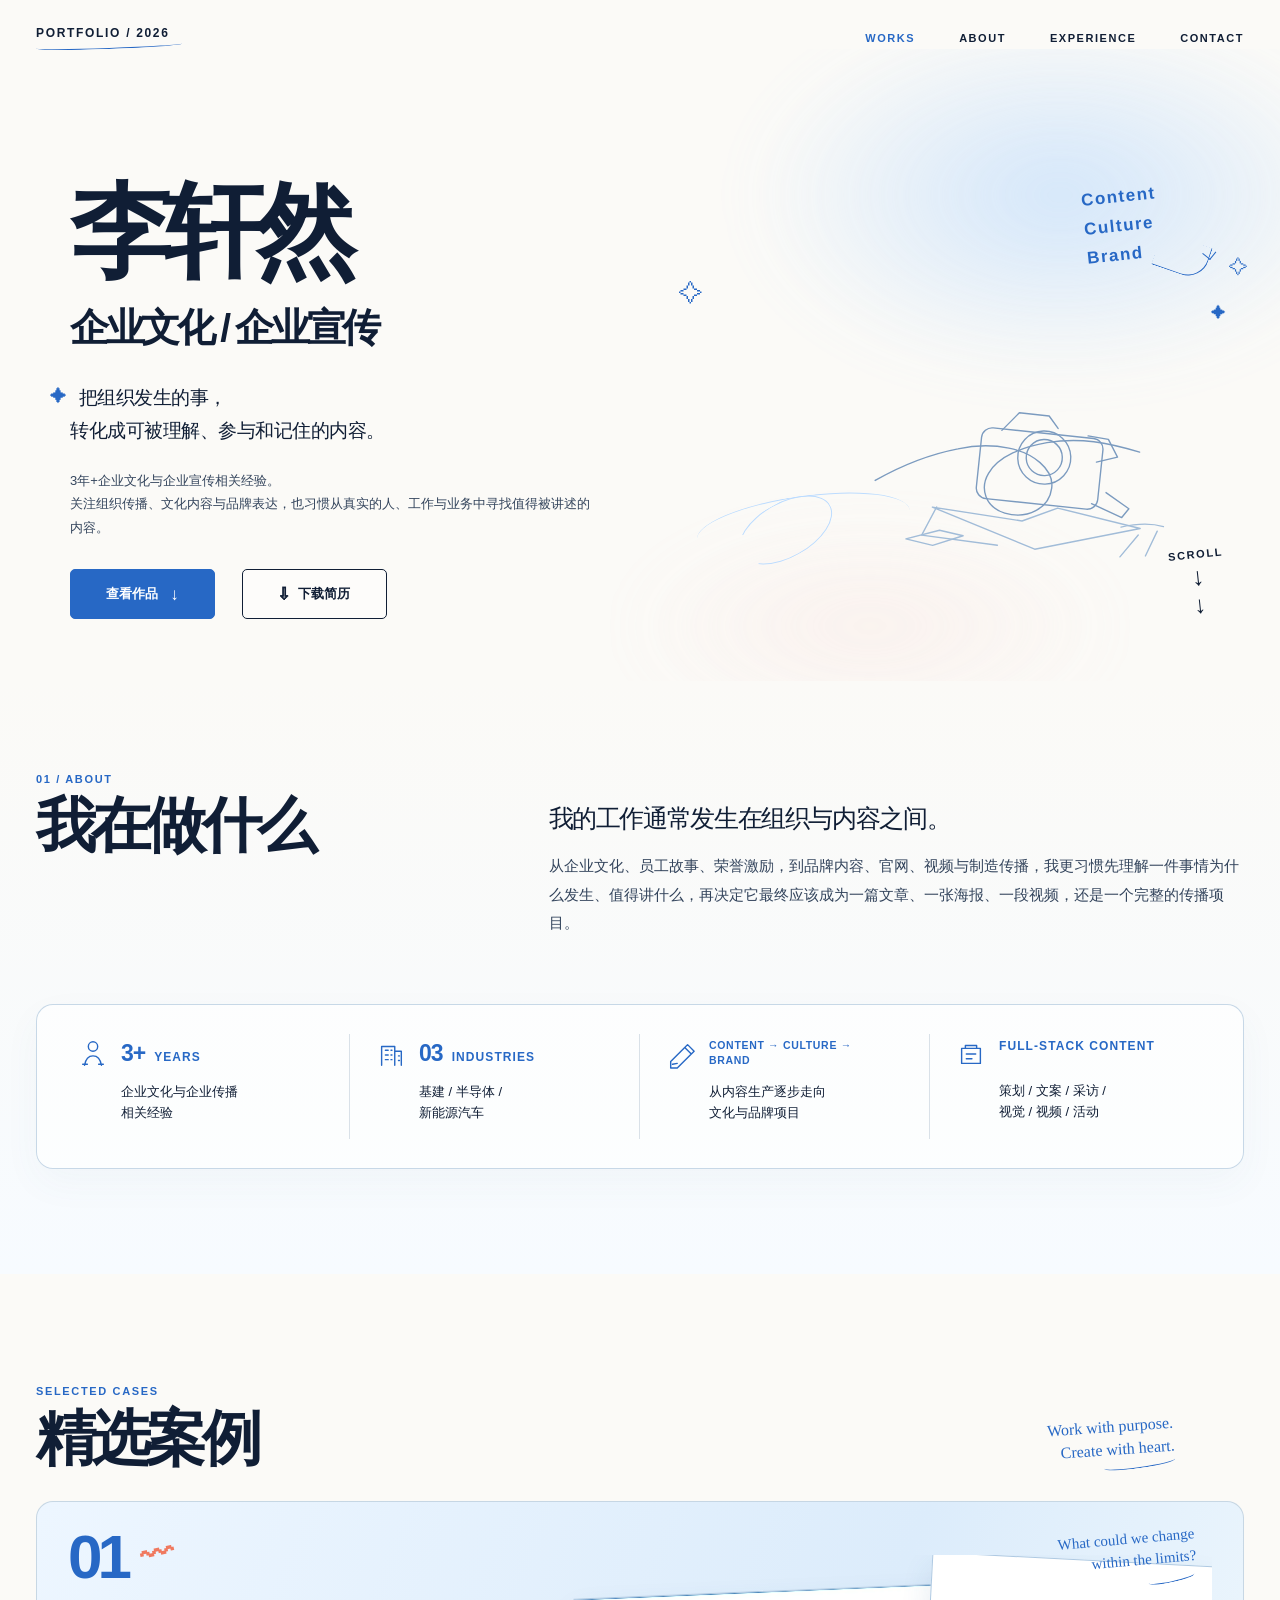
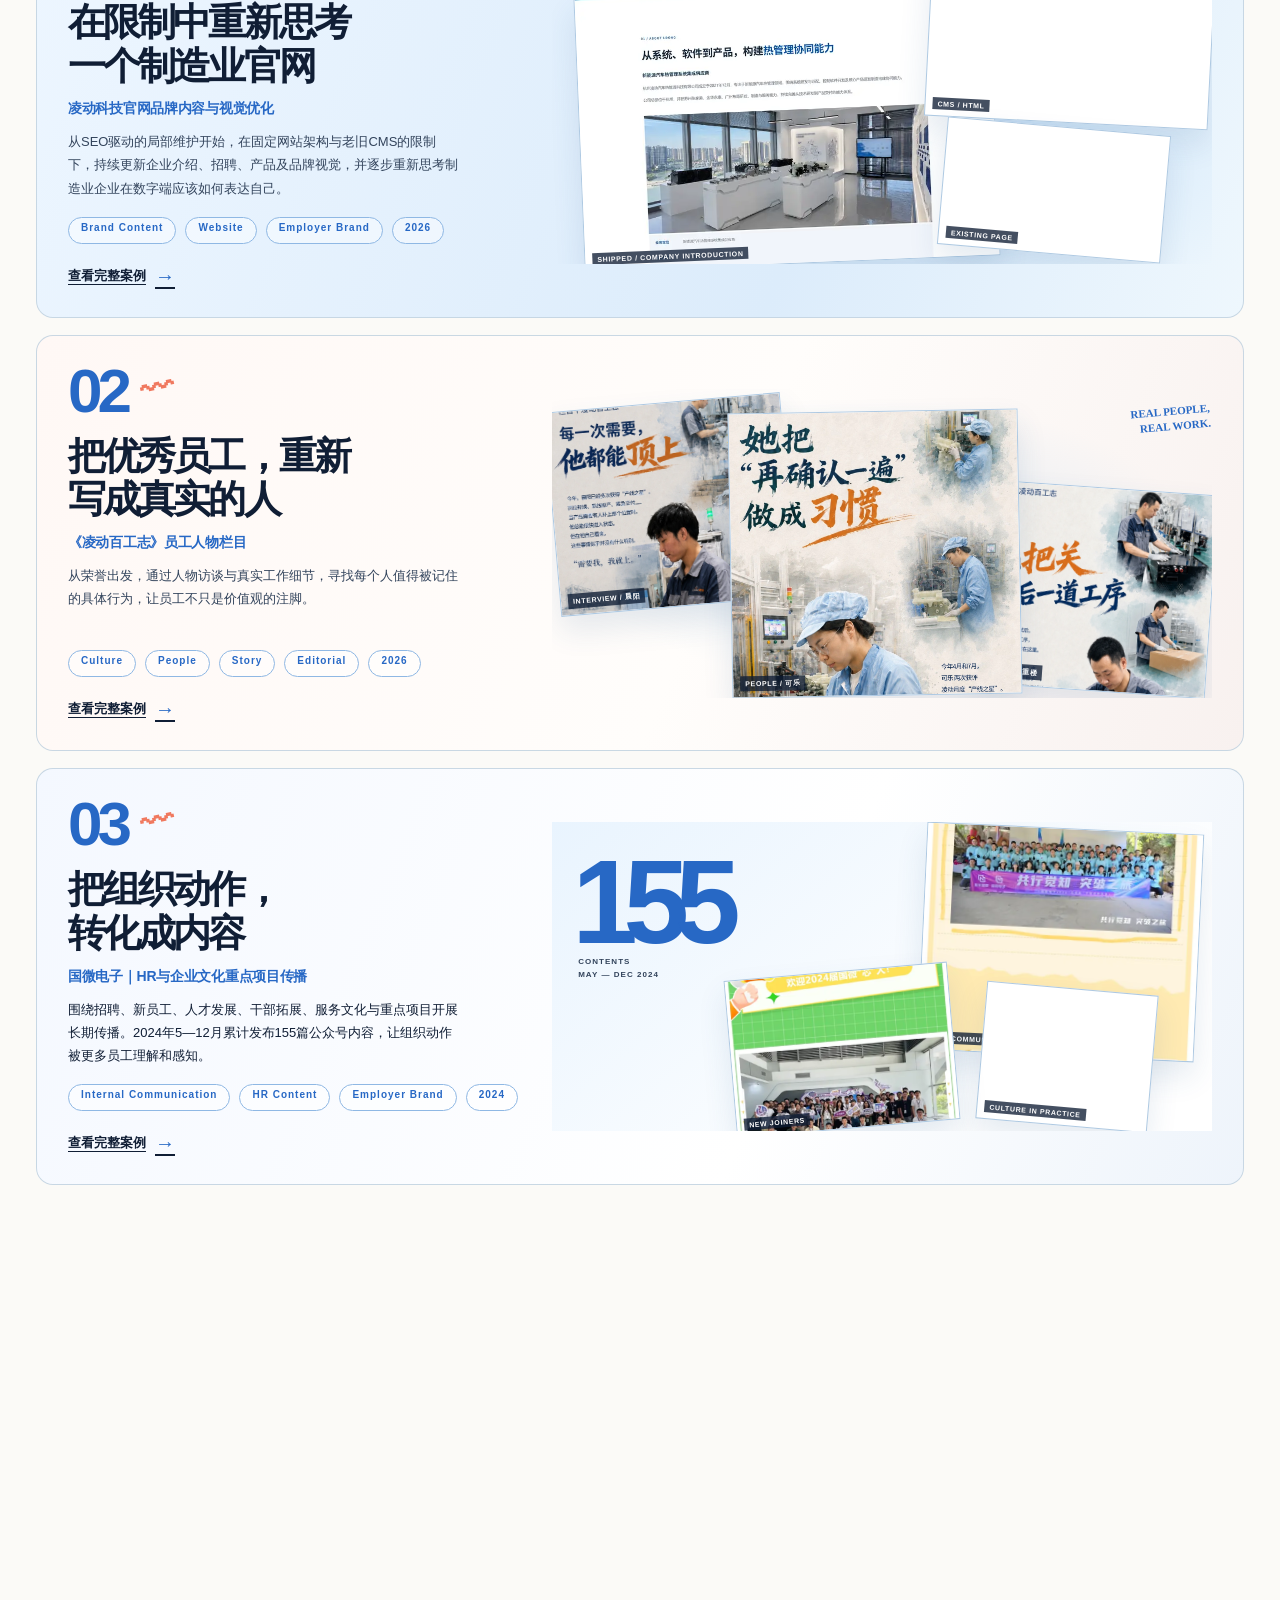
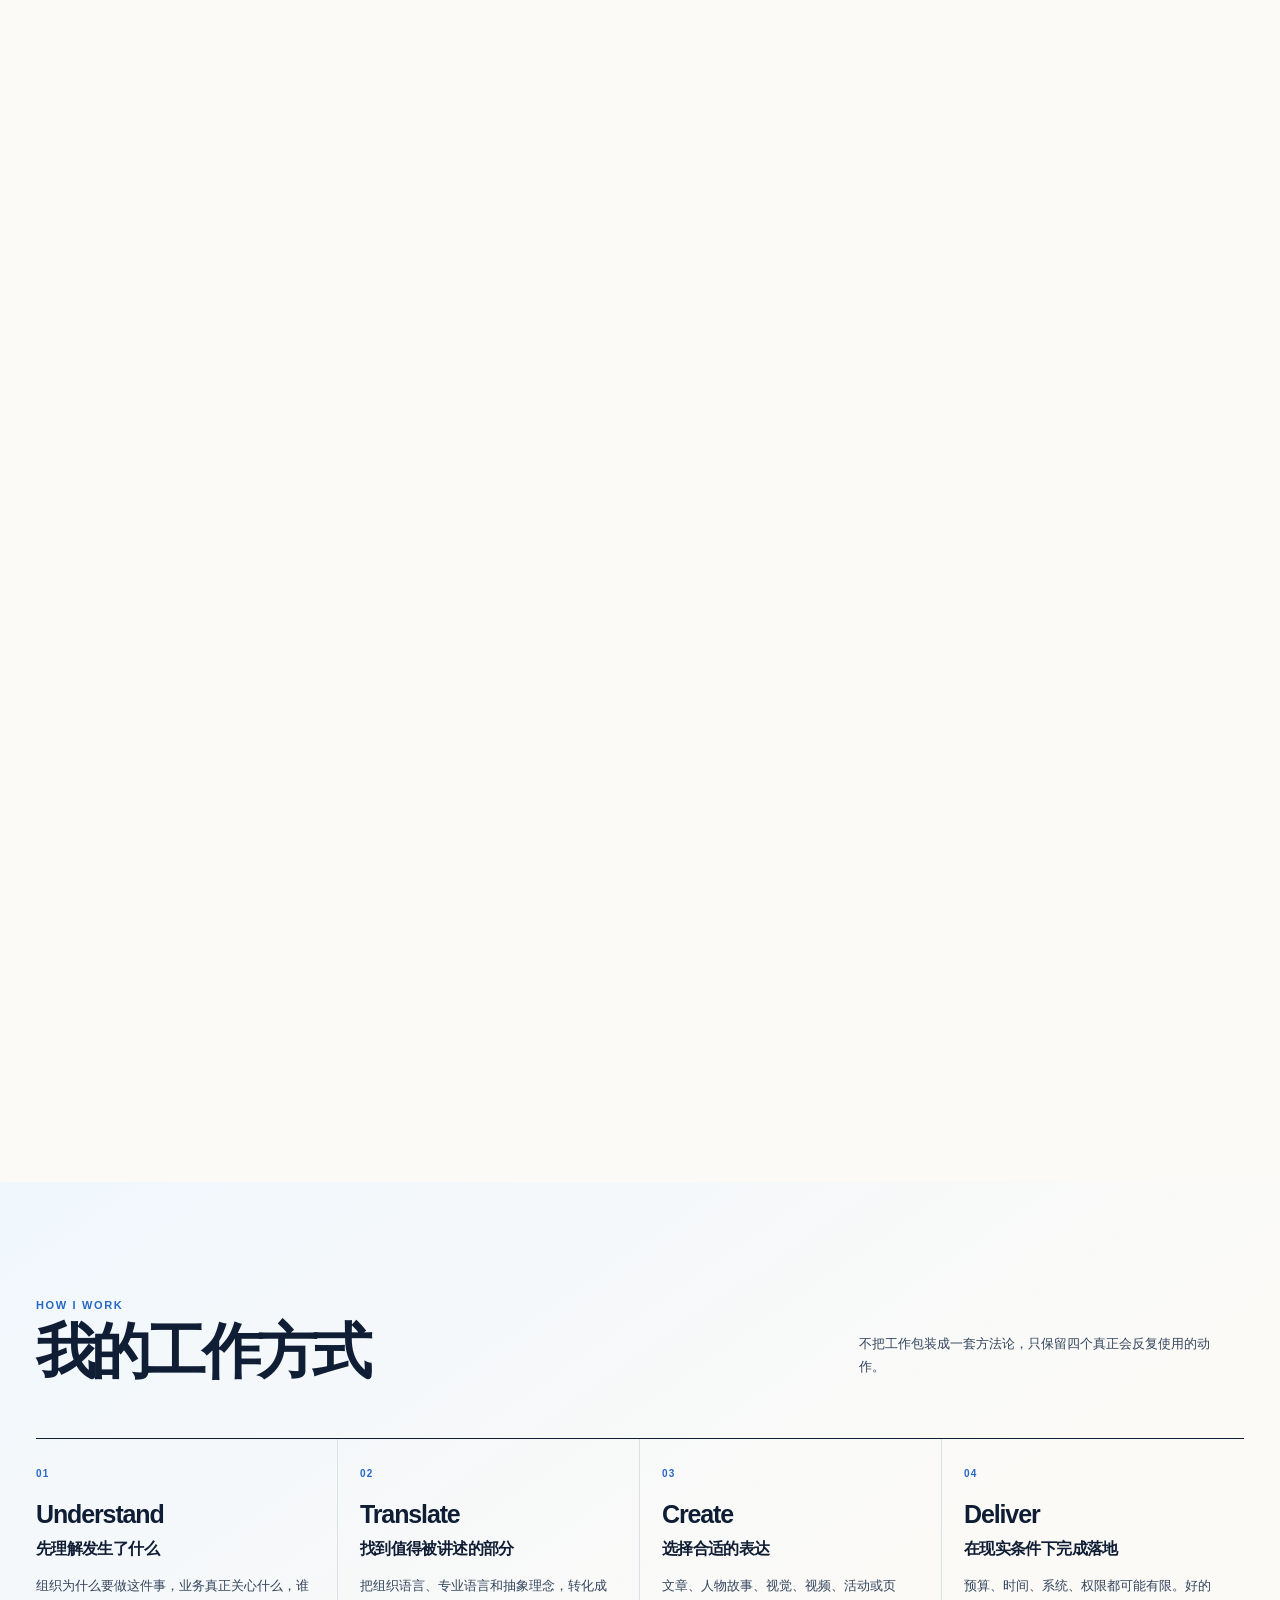
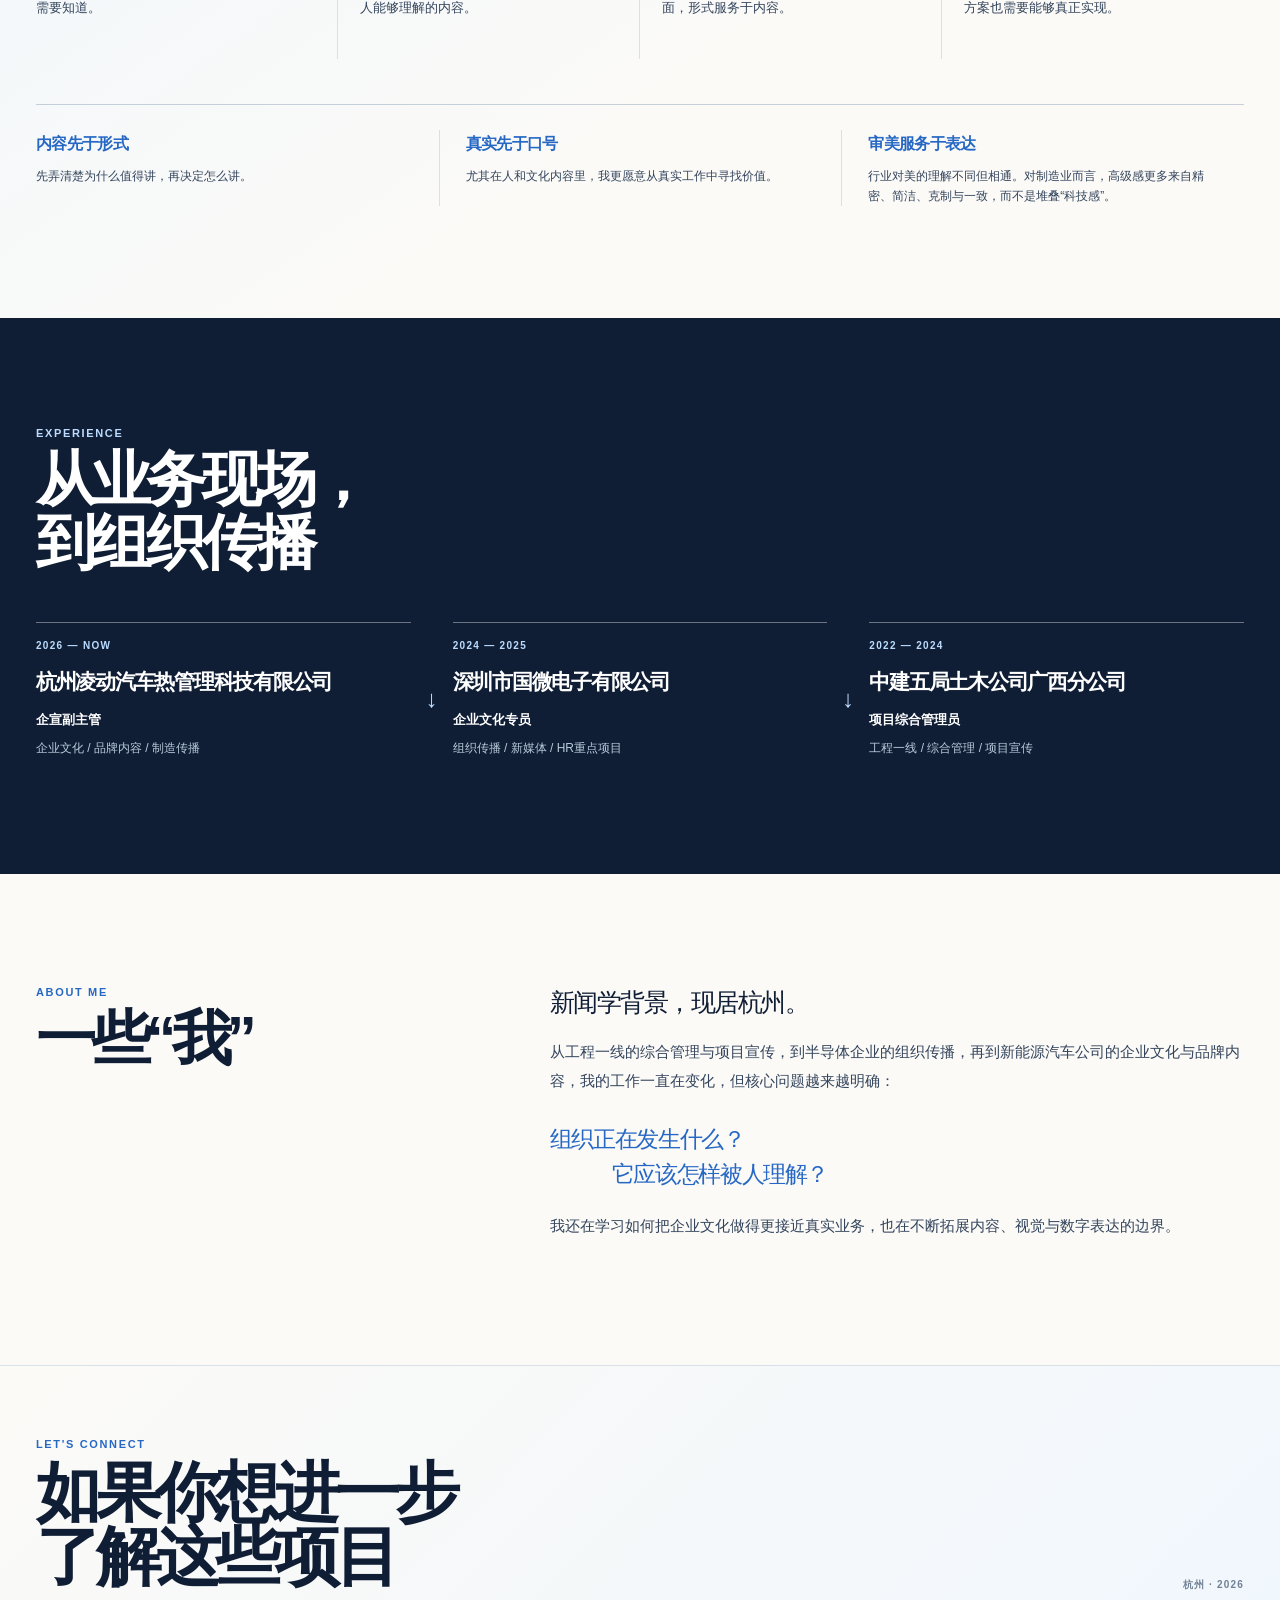
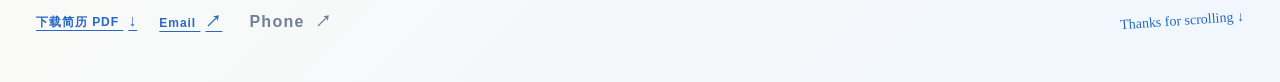
==== commit e4053c52: "V2 Speed-up Version" ====
--- a/index.html
+++ b/index.html
@@ -74,14 +74,14 @@
       <div class="shell">
         <div class="section-head reveal"><div><div class="section-kicker">SELECTED CASES</div><h2 class="section-title">精选案例</h2></div><div class="hand-note">Work with purpose.<br>Create with heart.</div></div>
         <a class="case-card case-main reveal" href="case-lingdong.html">
-          <div class="case-main-grid"><div class="case-copy"><div class="case-number">01</div><h3>在限制中重新思考<br>一个制造业官网</h3><div class="case-subtitle">凌动科技官网品牌内容与视觉优化</div><p>从SEO驱动的局部维护开始，在固定网站架构与老旧CMS的限制下，持续更新企业介绍、招聘、产品及品牌视觉，并逐步重新思考制造业企业在数字端应该如何表达自己。</p><div class="case-tags"><span class="case-tag">Brand Content</span><span class="case-tag">Website</span><span class="case-tag">Employer Brand</span><span class="case-tag">2026</span></div><span class="case-link">查看完整案例 <span>→</span></span></div><div class="case-real-visual home-website-visual"><figure class="home-web-after"><img src="assets/case01/intro-after.webp" alt="凌动企业介绍页更新后页面" loading="lazy"><figcaption>SHIPPED / COMPANY INTRODUCTION</figcaption></figure><figure class="home-web-cms"><img src="assets/case01/cms-html-window.webp" alt="凌动官网 CMS HTML 编辑界面" loading="lazy"><figcaption>CMS / HTML</figcaption></figure><figure class="home-web-before"><img src="assets/case01/intro-before-page.webp" alt="凌动企业介绍页原页面局部" loading="lazy"><figcaption>EXISTING PAGE</figcaption></figure></div></div>
+          <div class="case-main-grid"><div class="case-copy"><div class="case-number">01</div><h3>在限制中重新思考<br>一个制造业官网</h3><div class="case-subtitle">凌动科技官网品牌内容与视觉优化</div><p>从SEO驱动的局部维护开始，在固定网站架构与老旧CMS的限制下，持续更新企业介绍、招聘、产品及品牌视觉，并逐步重新思考制造业企业在数字端应该如何表达自己。</p><div class="case-tags"><span class="case-tag">Brand Content</span><span class="case-tag">Website</span><span class="case-tag">Employer Brand</span><span class="case-tag">2026</span></div><span class="case-link">查看完整案例 <span>→</span></span></div><div class="case-real-visual home-website-visual"><figure class="home-web-after"><img src="assets/thumbs/home-case01-intro-after.webp" alt="凌动企业介绍页更新后页面" loading="lazy" decoding="async"><figcaption>SHIPPED / COMPANY INTRODUCTION</figcaption></figure><figure class="home-web-cms"><img src="assets/case01/cms-html-window.webp" alt="凌动官网 CMS HTML 编辑界面" loading="lazy" decoding="async"><figcaption>CMS / HTML</figcaption></figure><figure class="home-web-before"><img src="assets/case01/intro-before-page.webp" alt="凌动企业介绍页原页面局部" loading="lazy" decoding="async"><figcaption>EXISTING PAGE</figcaption></figure></div></div>
           <span class="case-margin-note">What could we change<br>within the limits?</span>
         </a>
         <a class="case-card case-secondary reveal" href="case-lingdong-people.html">
           <div class="case-secondary-grid"><div class="case-copy"><div class="case-number">02</div><h3>把优秀员工，重新<br>写成真实的人</h3><div class="case-subtitle">《凌动百工志》员工人物栏目</div><p>从荣誉出发，通过人物访谈与真实工作细节，寻找每个人值得被记住的具体行为，让员工不只是价值观的注脚。</p><div class="case-tags"><span class="case-tag">Culture</span><span class="case-tag">People</span><span class="case-tag">Story</span><span class="case-tag">Editorial</span><span class="case-tag">2026</span></div><span class="case-link">查看完整案例 <span>→</span></span></div><div class="case-real-visual home-people-visual"><figure class="home-person-luo"><img src="assets/case02/罗玉国-主视觉.webp" alt="罗玉国《凌动百工志》主视觉" loading="lazy"><figcaption>INTERVIEW / 晨阳</figcaption></figure><figure class="home-person-he"><img src="assets/case02/何莎莎-主视觉.webp" alt="何莎莎《凌动百工志》主视觉" loading="lazy"><figcaption>PEOPLE / 可乐</figcaption></figure><figure class="home-person-sun"><img src="assets/case02/孙君旭篇_主视觉_清洁版_final.webp" alt="孙君旭《凌动百工志》主视觉" loading="lazy"><figcaption>ON SITE / 重楼</figcaption></figure><span class="home-people-label">REAL PEOPLE,<br>REAL WORK.</span></div></div>
         </a>
         <a class="case-card case-third reveal" href="case-guowei.html">
-          <div class="case-third-grid"><div class="case-copy"><div class="case-number">03</div><h3>把组织动作，<br>转化成内容</h3><div class="case-subtitle">国微电子｜HR与企业文化重点项目传播</div><p>围绕招聘、新员工、人才发展、干部拓展、服务文化与重点项目开展长期传播。2024年5—12月累计发布155篇公众号内容，让组织动作被更多员工理解和感知。</p><div class="case-tags"><span class="case-tag">Internal Communication</span><span class="case-tag">HR Content</span><span class="case-tag">Employer Brand</span><span class="case-tag">2024</span></div><span class="case-link">查看完整案例 <span>→</span></span></div><div class="case-real-visual home-archive-visual"><div class="home-archive-data"><strong>155</strong><span>CONTENTS<br>MAY — DEC 2024</span></div><figure class="home-archive-live"><img src="assets/case03/live-field.webp" alt="国微干部拓展现场文章预览" loading="lazy"><figcaption>LIVE COMMUNICATION</figcaption></figure><figure class="home-archive-welcome"><img src="assets/case03/lifecycle-before-welcome.webp" alt="国微新员工内容文章预览" loading="lazy"><figcaption>NEW JOINERS</figcaption></figure><figure class="home-archive-culture"><img src="assets/case03/service-poster-1.webp" alt="国微服务文化系列海报" loading="lazy"><figcaption>CULTURE IN PRACTICE</figcaption></figure></div></div>
+          <div class="case-third-grid"><div class="case-copy"><div class="case-number">03</div><h3>把组织动作，<br>转化成内容</h3><div class="case-subtitle">国微电子｜HR与企业文化重点项目传播</div><p>围绕招聘、新员工、人才发展、干部拓展、服务文化与重点项目开展长期传播。2024年5—12月累计发布155篇公众号内容，让组织动作被更多员工理解和感知。</p><div class="case-tags"><span class="case-tag">Internal Communication</span><span class="case-tag">HR Content</span><span class="case-tag">Employer Brand</span><span class="case-tag">2024</span></div><span class="case-link">查看完整案例 <span>→</span></span></div><div class="case-real-visual home-archive-visual"><div class="home-archive-data"><strong>155</strong><span>CONTENTS<br>MAY — DEC 2024</span></div><figure class="home-archive-live"><img src="assets/thumbs/home-case03-live-field.webp" alt="国微干部拓展现场文章预览" loading="lazy" decoding="async"><figcaption>LIVE COMMUNICATION</figcaption></figure><figure class="home-archive-welcome"><img src="assets/thumbs/home-case03-welcome.webp" alt="国微新员工内容文章预览" loading="lazy" decoding="async"><figcaption>NEW JOINERS</figcaption></figure><figure class="home-archive-culture"><img src="assets/thumbs/home-case03-service-poster.webp" alt="国微服务文化系列海报" loading="lazy" decoding="async"><figcaption>CULTURE IN PRACTICE</figcaption></figure></div></div>
         </a>
       </div>
     </section>
@@ -130,7 +130,7 @@
             <span class="work-link">查看项目 <span aria-hidden="true">↗</span></span>
           </a>
           <a class="work-item work-notes" href="work-visual-notes.html" aria-label="查看项目：视觉与内容小项目选集">
-            <div class="work-visual work-real-notes"><img src="assets/work06/culture-editorial-03.webp" alt="内部文化刊物版式局部" loading="lazy"><img src="assets/work06/childrens-day-poster.webp" alt="六一活动海报局部" loading="lazy"><img src="assets/work06/dingtalk-screen-01.webp" alt="钉钉开屏视觉局部" loading="lazy"><span>06 / ARCHIVE</span><i>Visual<br>Notes</i></div>
+            <div class="work-visual work-real-notes"><img src="assets/thumbs/home-work06-editorial.webp" alt="内部文化刊物版式局部" loading="lazy" decoding="async"><img src="assets/thumbs/home-work06-childrens-day.webp" alt="六一活动海报局部" loading="lazy" decoding="async"><img src="assets/thumbs/home-work06-dingtalk.webp" alt="钉钉开屏视觉局部" loading="lazy" decoding="async"><span>06 / ARCHIVE</span><i>Visual<br>Notes</i></div>
             <div class="work-index">06 / EDITORIAL &amp; VISUAL NOTES</div>
             <h3>视觉与内容小项目选集</h3>
             <p>一些喜闻乐见的日常传播，共同构成企业文化的内容实验：文化刊物、节日与组织节点、内部沟通海报等文化侧与业务的结合。</p>
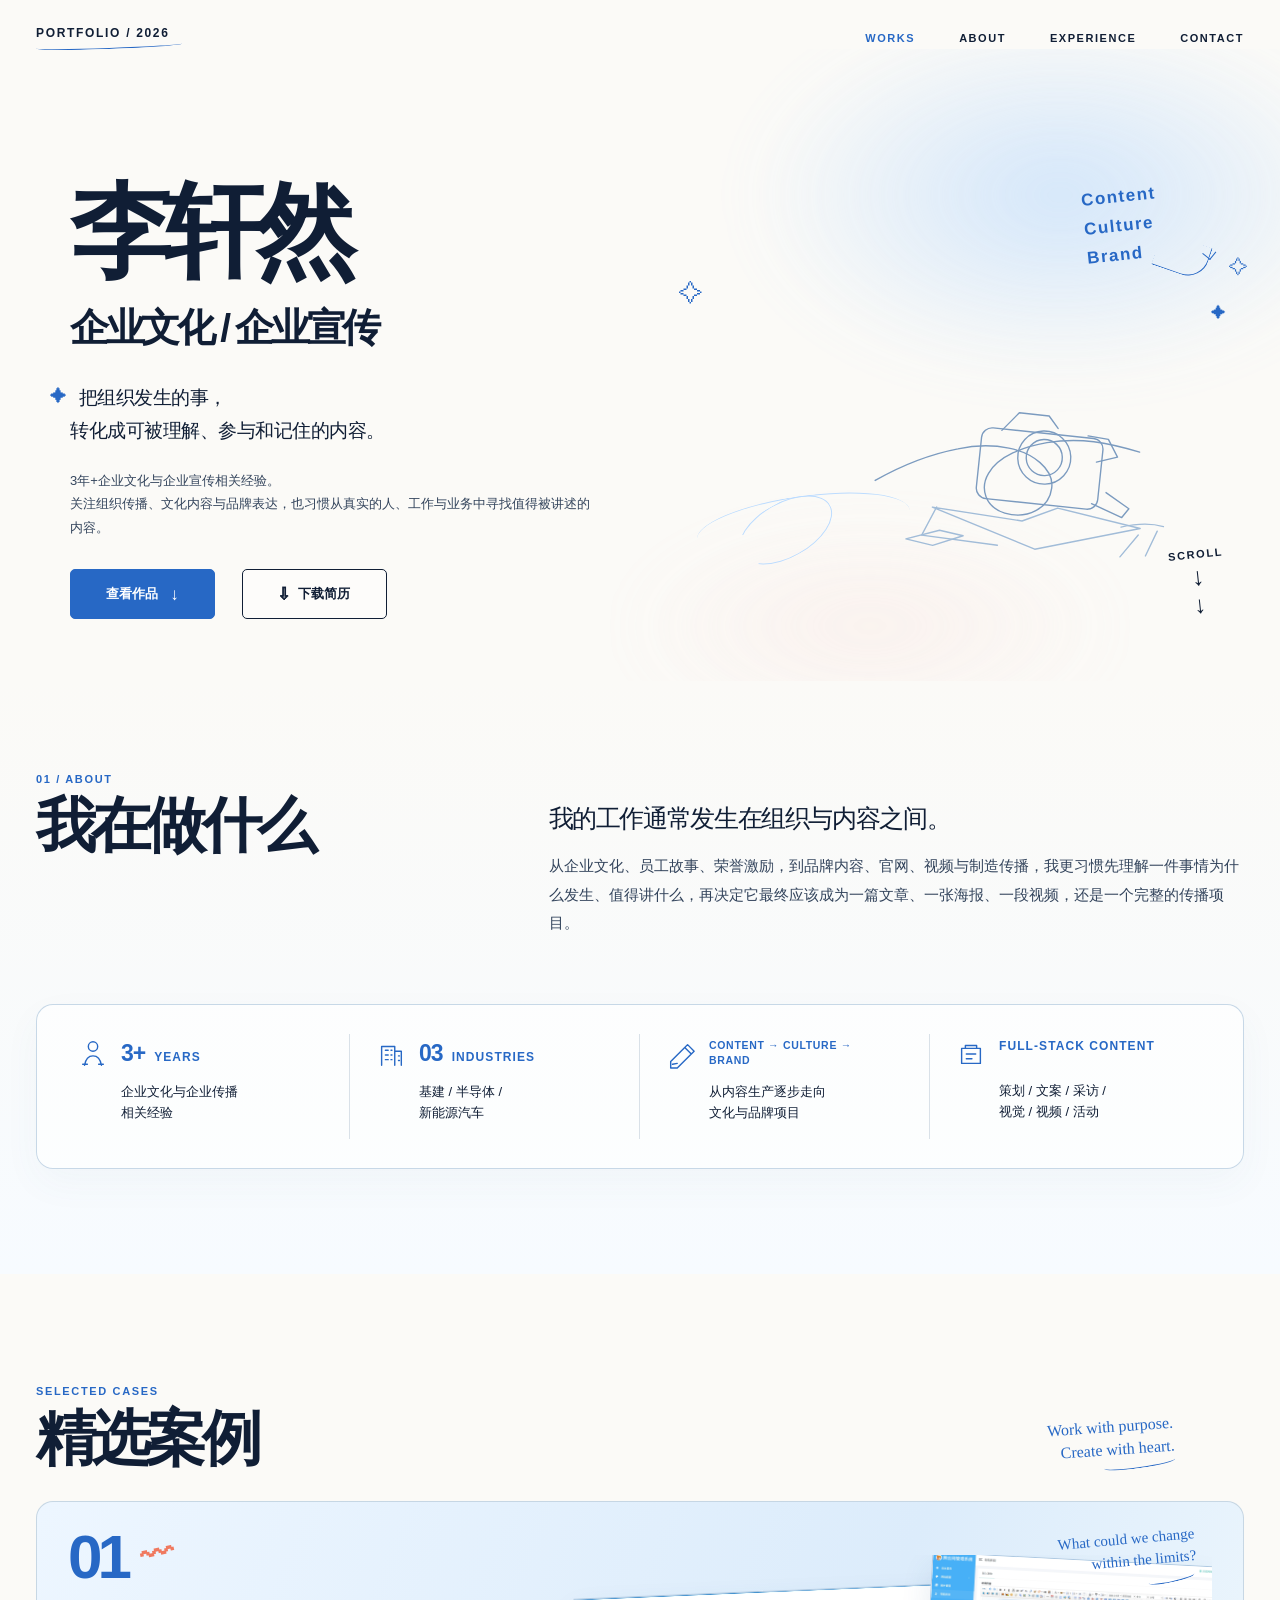
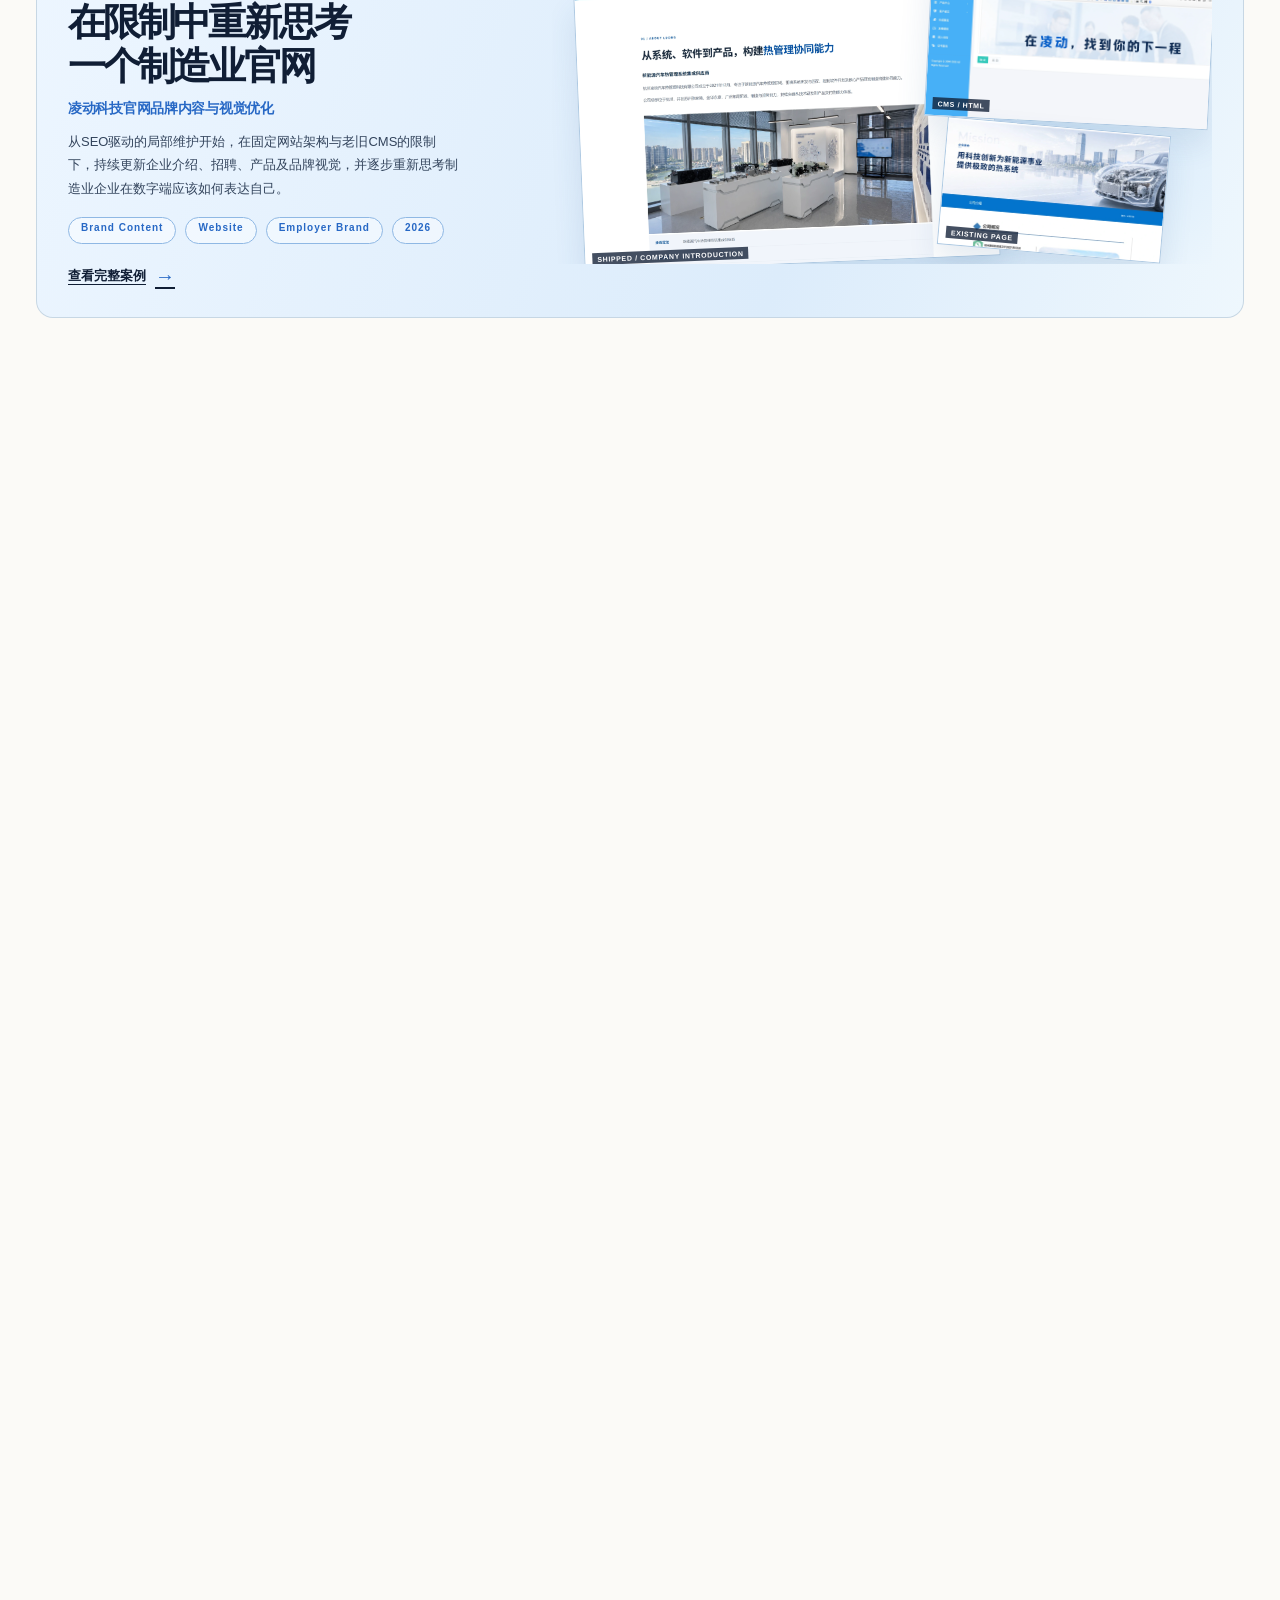
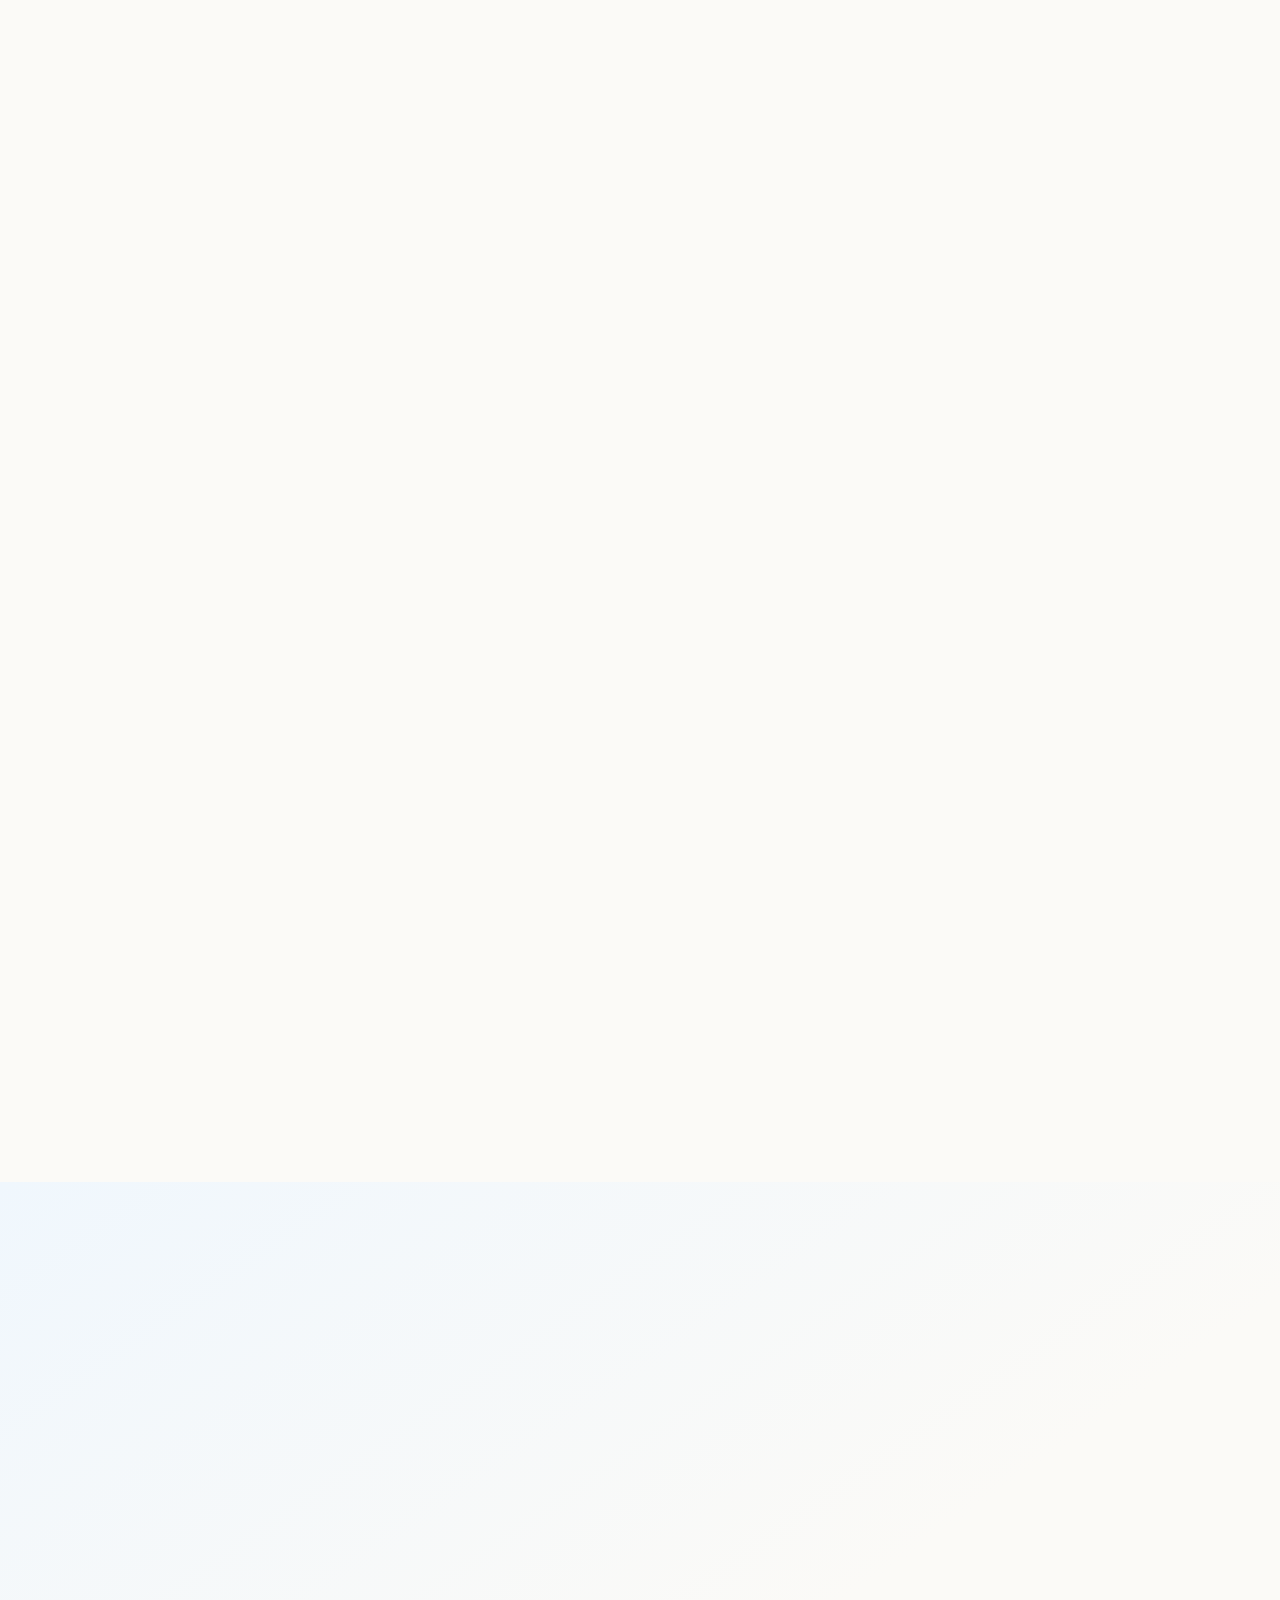
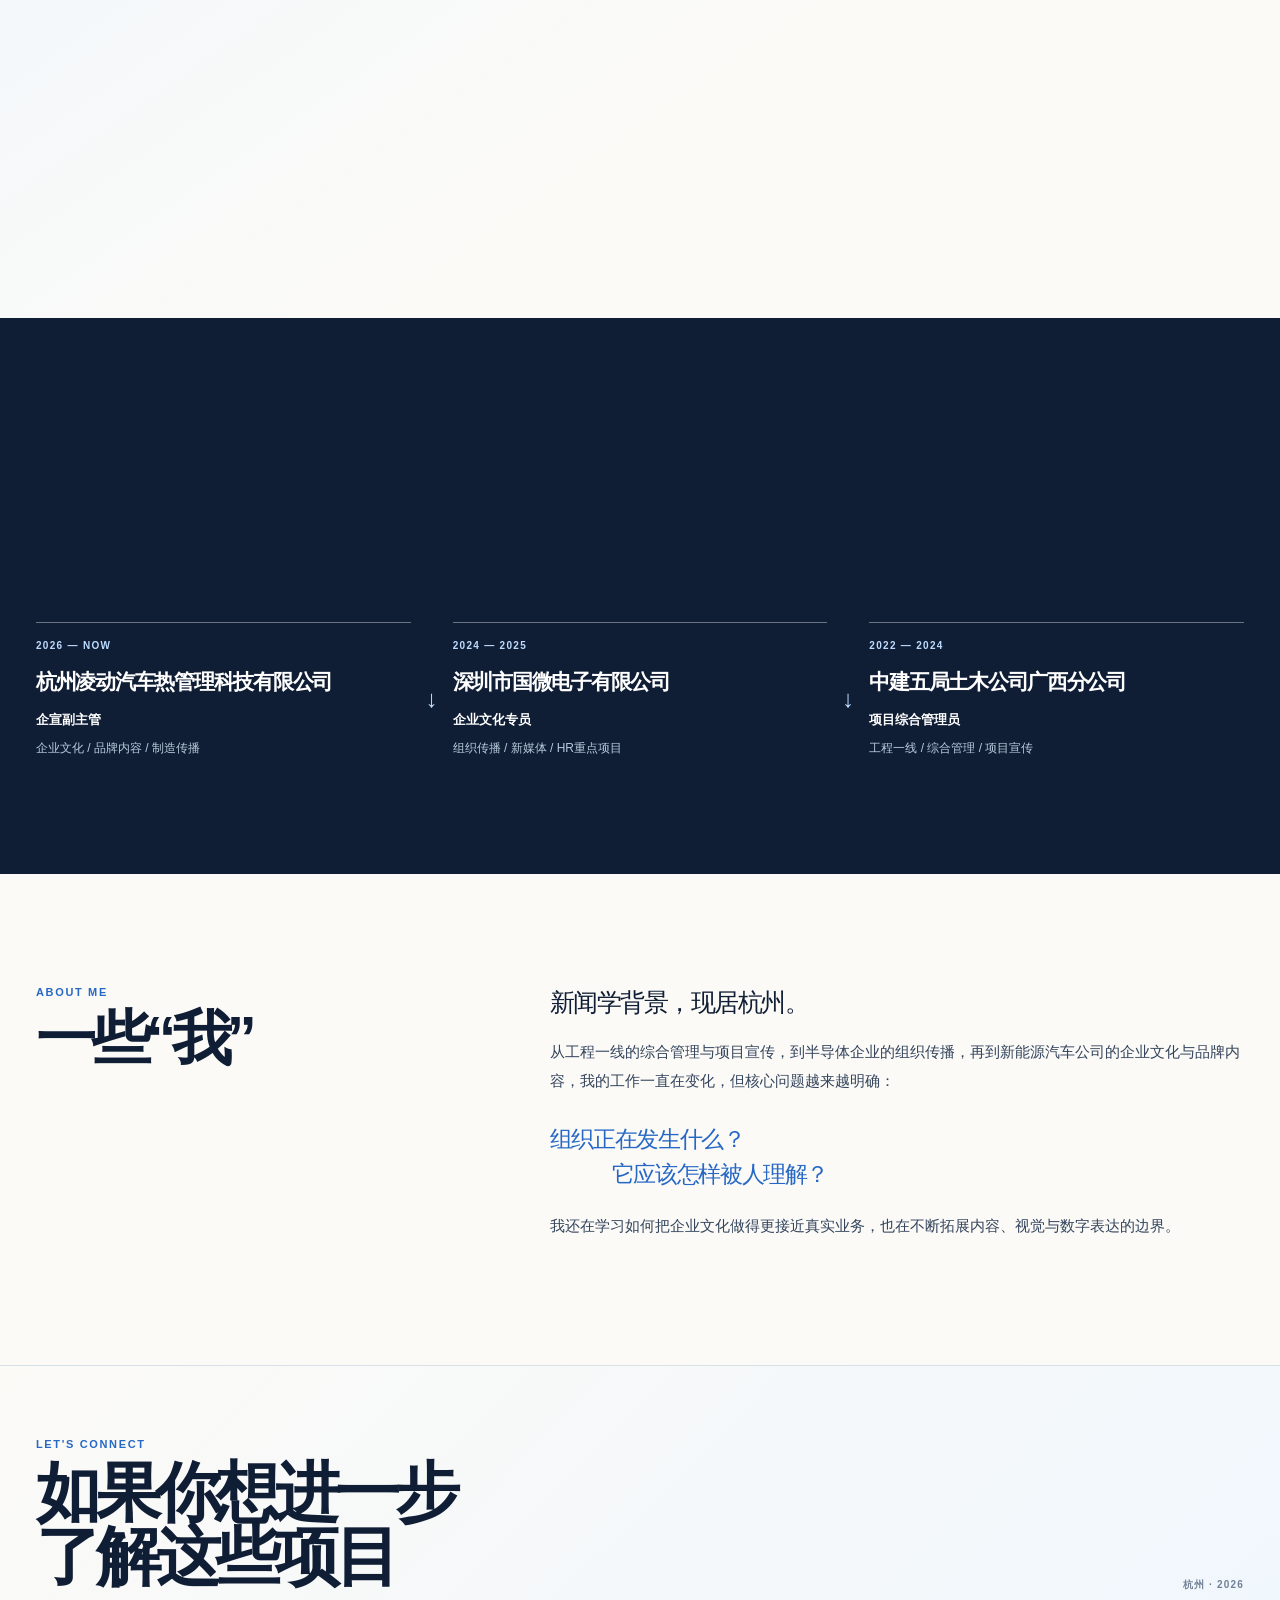
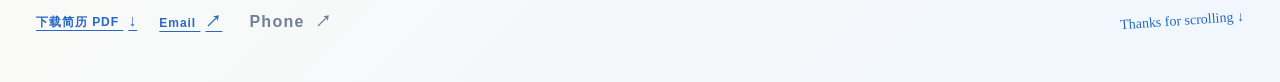
==== commit 4efbc1b6: "Revert "V2" This reverts commit e4053c522490aad8d9e17588c14c23ea62c59b56." ====
--- a/index.html
+++ b/index.html
@@ -74,14 +74,14 @@
       <div class="shell">
         <div class="section-head reveal"><div><div class="section-kicker">SELECTED CASES</div><h2 class="section-title">精选案例</h2></div><div class="hand-note">Work with purpose.<br>Create with heart.</div></div>
         <a class="case-card case-main reveal" href="case-lingdong.html">
-          <div class="case-main-grid"><div class="case-copy"><div class="case-number">01</div><h3>在限制中重新思考<br>一个制造业官网</h3><div class="case-subtitle">凌动科技官网品牌内容与视觉优化</div><p>从SEO驱动的局部维护开始，在固定网站架构与老旧CMS的限制下，持续更新企业介绍、招聘、产品及品牌视觉，并逐步重新思考制造业企业在数字端应该如何表达自己。</p><div class="case-tags"><span class="case-tag">Brand Content</span><span class="case-tag">Website</span><span class="case-tag">Employer Brand</span><span class="case-tag">2026</span></div><span class="case-link">查看完整案例 <span>→</span></span></div><div class="case-real-visual home-website-visual"><figure class="home-web-after"><img src="assets/thumbs/home-case01-intro-after.webp" alt="凌动企业介绍页更新后页面" loading="lazy" decoding="async"><figcaption>SHIPPED / COMPANY INTRODUCTION</figcaption></figure><figure class="home-web-cms"><img src="assets/case01/cms-html-window.webp" alt="凌动官网 CMS HTML 编辑界面" loading="lazy" decoding="async"><figcaption>CMS / HTML</figcaption></figure><figure class="home-web-before"><img src="assets/case01/intro-before-page.webp" alt="凌动企业介绍页原页面局部" loading="lazy" decoding="async"><figcaption>EXISTING PAGE</figcaption></figure></div></div>
+          <div class="case-main-grid"><div class="case-copy"><div class="case-number">01</div><h3>在限制中重新思考<br>一个制造业官网</h3><div class="case-subtitle">凌动科技官网品牌内容与视觉优化</div><p>从SEO驱动的局部维护开始，在固定网站架构与老旧CMS的限制下，持续更新企业介绍、招聘、产品及品牌视觉，并逐步重新思考制造业企业在数字端应该如何表达自己。</p><div class="case-tags"><span class="case-tag">Brand Content</span><span class="case-tag">Website</span><span class="case-tag">Employer Brand</span><span class="case-tag">2026</span></div><span class="case-link">查看完整案例 <span>→</span></span></div><div class="case-real-visual home-website-visual"><figure class="home-web-after"><img src="assets/case01/intro-after.webp" alt="凌动企业介绍页更新后页面" loading="lazy"><figcaption>SHIPPED / COMPANY INTRODUCTION</figcaption></figure><figure class="home-web-cms"><img src="assets/case01/cms-html-window.webp" alt="凌动官网 CMS HTML 编辑界面" loading="lazy"><figcaption>CMS / HTML</figcaption></figure><figure class="home-web-before"><img src="assets/case01/intro-before-page.webp" alt="凌动企业介绍页原页面局部" loading="lazy"><figcaption>EXISTING PAGE</figcaption></figure></div></div>
           <span class="case-margin-note">What could we change<br>within the limits?</span>
         </a>
         <a class="case-card case-secondary reveal" href="case-lingdong-people.html">
           <div class="case-secondary-grid"><div class="case-copy"><div class="case-number">02</div><h3>把优秀员工，重新<br>写成真实的人</h3><div class="case-subtitle">《凌动百工志》员工人物栏目</div><p>从荣誉出发，通过人物访谈与真实工作细节，寻找每个人值得被记住的具体行为，让员工不只是价值观的注脚。</p><div class="case-tags"><span class="case-tag">Culture</span><span class="case-tag">People</span><span class="case-tag">Story</span><span class="case-tag">Editorial</span><span class="case-tag">2026</span></div><span class="case-link">查看完整案例 <span>→</span></span></div><div class="case-real-visual home-people-visual"><figure class="home-person-luo"><img src="assets/case02/罗玉国-主视觉.webp" alt="罗玉国《凌动百工志》主视觉" loading="lazy"><figcaption>INTERVIEW / 晨阳</figcaption></figure><figure class="home-person-he"><img src="assets/case02/何莎莎-主视觉.webp" alt="何莎莎《凌动百工志》主视觉" loading="lazy"><figcaption>PEOPLE / 可乐</figcaption></figure><figure class="home-person-sun"><img src="assets/case02/孙君旭篇_主视觉_清洁版_final.webp" alt="孙君旭《凌动百工志》主视觉" loading="lazy"><figcaption>ON SITE / 重楼</figcaption></figure><span class="home-people-label">REAL PEOPLE,<br>REAL WORK.</span></div></div>
         </a>
         <a class="case-card case-third reveal" href="case-guowei.html">
-          <div class="case-third-grid"><div class="case-copy"><div class="case-number">03</div><h3>把组织动作，<br>转化成内容</h3><div class="case-subtitle">国微电子｜HR与企业文化重点项目传播</div><p>围绕招聘、新员工、人才发展、干部拓展、服务文化与重点项目开展长期传播。2024年5—12月累计发布155篇公众号内容，让组织动作被更多员工理解和感知。</p><div class="case-tags"><span class="case-tag">Internal Communication</span><span class="case-tag">HR Content</span><span class="case-tag">Employer Brand</span><span class="case-tag">2024</span></div><span class="case-link">查看完整案例 <span>→</span></span></div><div class="case-real-visual home-archive-visual"><div class="home-archive-data"><strong>155</strong><span>CONTENTS<br>MAY — DEC 2024</span></div><figure class="home-archive-live"><img src="assets/thumbs/home-case03-live-field.webp" alt="国微干部拓展现场文章预览" loading="lazy" decoding="async"><figcaption>LIVE COMMUNICATION</figcaption></figure><figure class="home-archive-welcome"><img src="assets/thumbs/home-case03-welcome.webp" alt="国微新员工内容文章预览" loading="lazy" decoding="async"><figcaption>NEW JOINERS</figcaption></figure><figure class="home-archive-culture"><img src="assets/thumbs/home-case03-service-poster.webp" alt="国微服务文化系列海报" loading="lazy" decoding="async"><figcaption>CULTURE IN PRACTICE</figcaption></figure></div></div>
+          <div class="case-third-grid"><div class="case-copy"><div class="case-number">03</div><h3>把组织动作，<br>转化成内容</h3><div class="case-subtitle">国微电子｜HR与企业文化重点项目传播</div><p>围绕招聘、新员工、人才发展、干部拓展、服务文化与重点项目开展长期传播。2024年5—12月累计发布155篇公众号内容，让组织动作被更多员工理解和感知。</p><div class="case-tags"><span class="case-tag">Internal Communication</span><span class="case-tag">HR Content</span><span class="case-tag">Employer Brand</span><span class="case-tag">2024</span></div><span class="case-link">查看完整案例 <span>→</span></span></div><div class="case-real-visual home-archive-visual"><div class="home-archive-data"><strong>155</strong><span>CONTENTS<br>MAY — DEC 2024</span></div><figure class="home-archive-live"><img src="assets/case03/live-field.webp" alt="国微干部拓展现场文章预览" loading="lazy"><figcaption>LIVE COMMUNICATION</figcaption></figure><figure class="home-archive-welcome"><img src="assets/case03/lifecycle-before-welcome.webp" alt="国微新员工内容文章预览" loading="lazy"><figcaption>NEW JOINERS</figcaption></figure><figure class="home-archive-culture"><img src="assets/case03/service-poster-1.webp" alt="国微服务文化系列海报" loading="lazy"><figcaption>CULTURE IN PRACTICE</figcaption></figure></div></div>
         </a>
       </div>
     </section>
@@ -130,7 +130,7 @@
             <span class="work-link">查看项目 <span aria-hidden="true">↗</span></span>
           </a>
           <a class="work-item work-notes" href="work-visual-notes.html" aria-label="查看项目：视觉与内容小项目选集">
-            <div class="work-visual work-real-notes"><img src="assets/thumbs/home-work06-editorial.webp" alt="内部文化刊物版式局部" loading="lazy" decoding="async"><img src="assets/thumbs/home-work06-childrens-day.webp" alt="六一活动海报局部" loading="lazy" decoding="async"><img src="assets/thumbs/home-work06-dingtalk.webp" alt="钉钉开屏视觉局部" loading="lazy" decoding="async"><span>06 / ARCHIVE</span><i>Visual<br>Notes</i></div>
+            <div class="work-visual work-real-notes"><img src="assets/work06/culture-editorial-03.webp" alt="内部文化刊物版式局部" loading="lazy"><img src="assets/work06/childrens-day-poster.webp" alt="六一活动海报局部" loading="lazy"><img src="assets/work06/dingtalk-screen-01.webp" alt="钉钉开屏视觉局部" loading="lazy"><span>06 / ARCHIVE</span><i>Visual<br>Notes</i></div>
             <div class="work-index">06 / EDITORIAL &amp; VISUAL NOTES</div>
             <h3>视觉与内容小项目选集</h3>
             <p>一些喜闻乐见的日常传播，共同构成企业文化的内容实验：文化刊物、节日与组织节点、内部沟通海报等文化侧与业务的结合。</p>
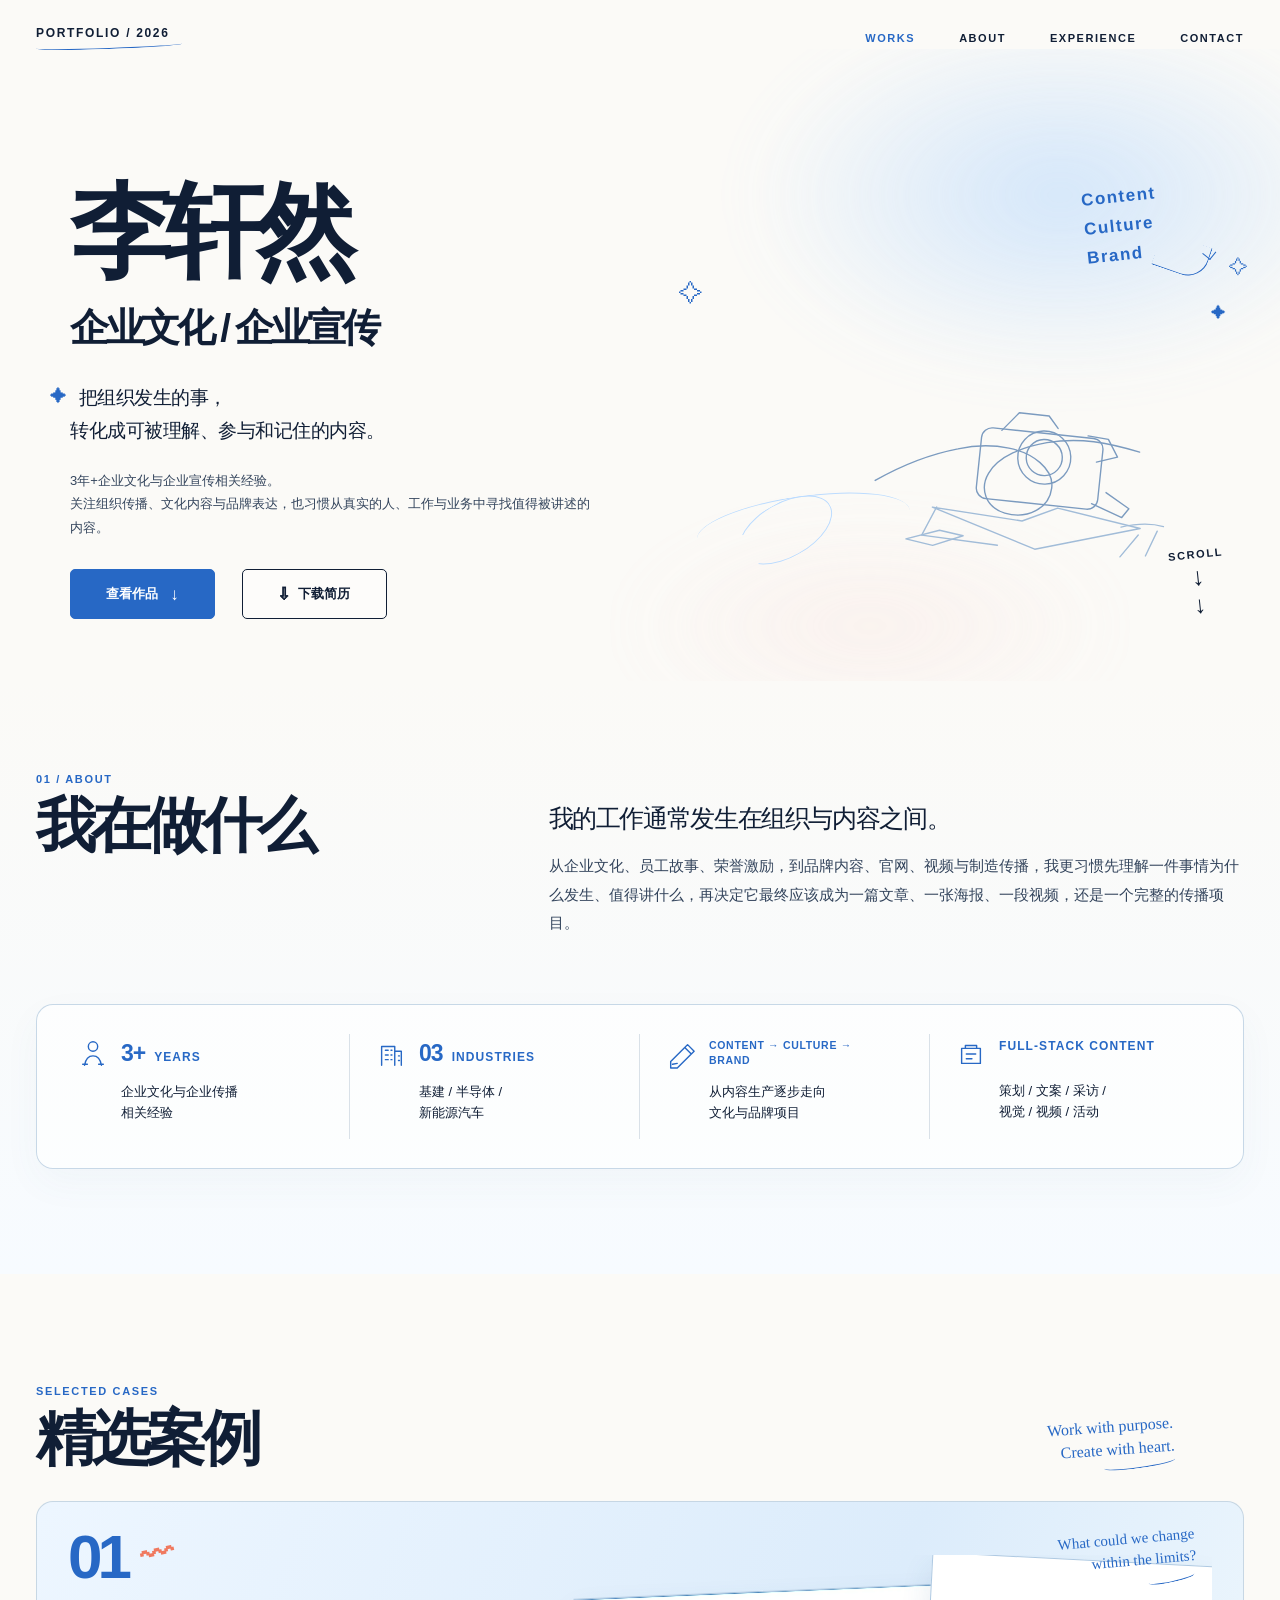
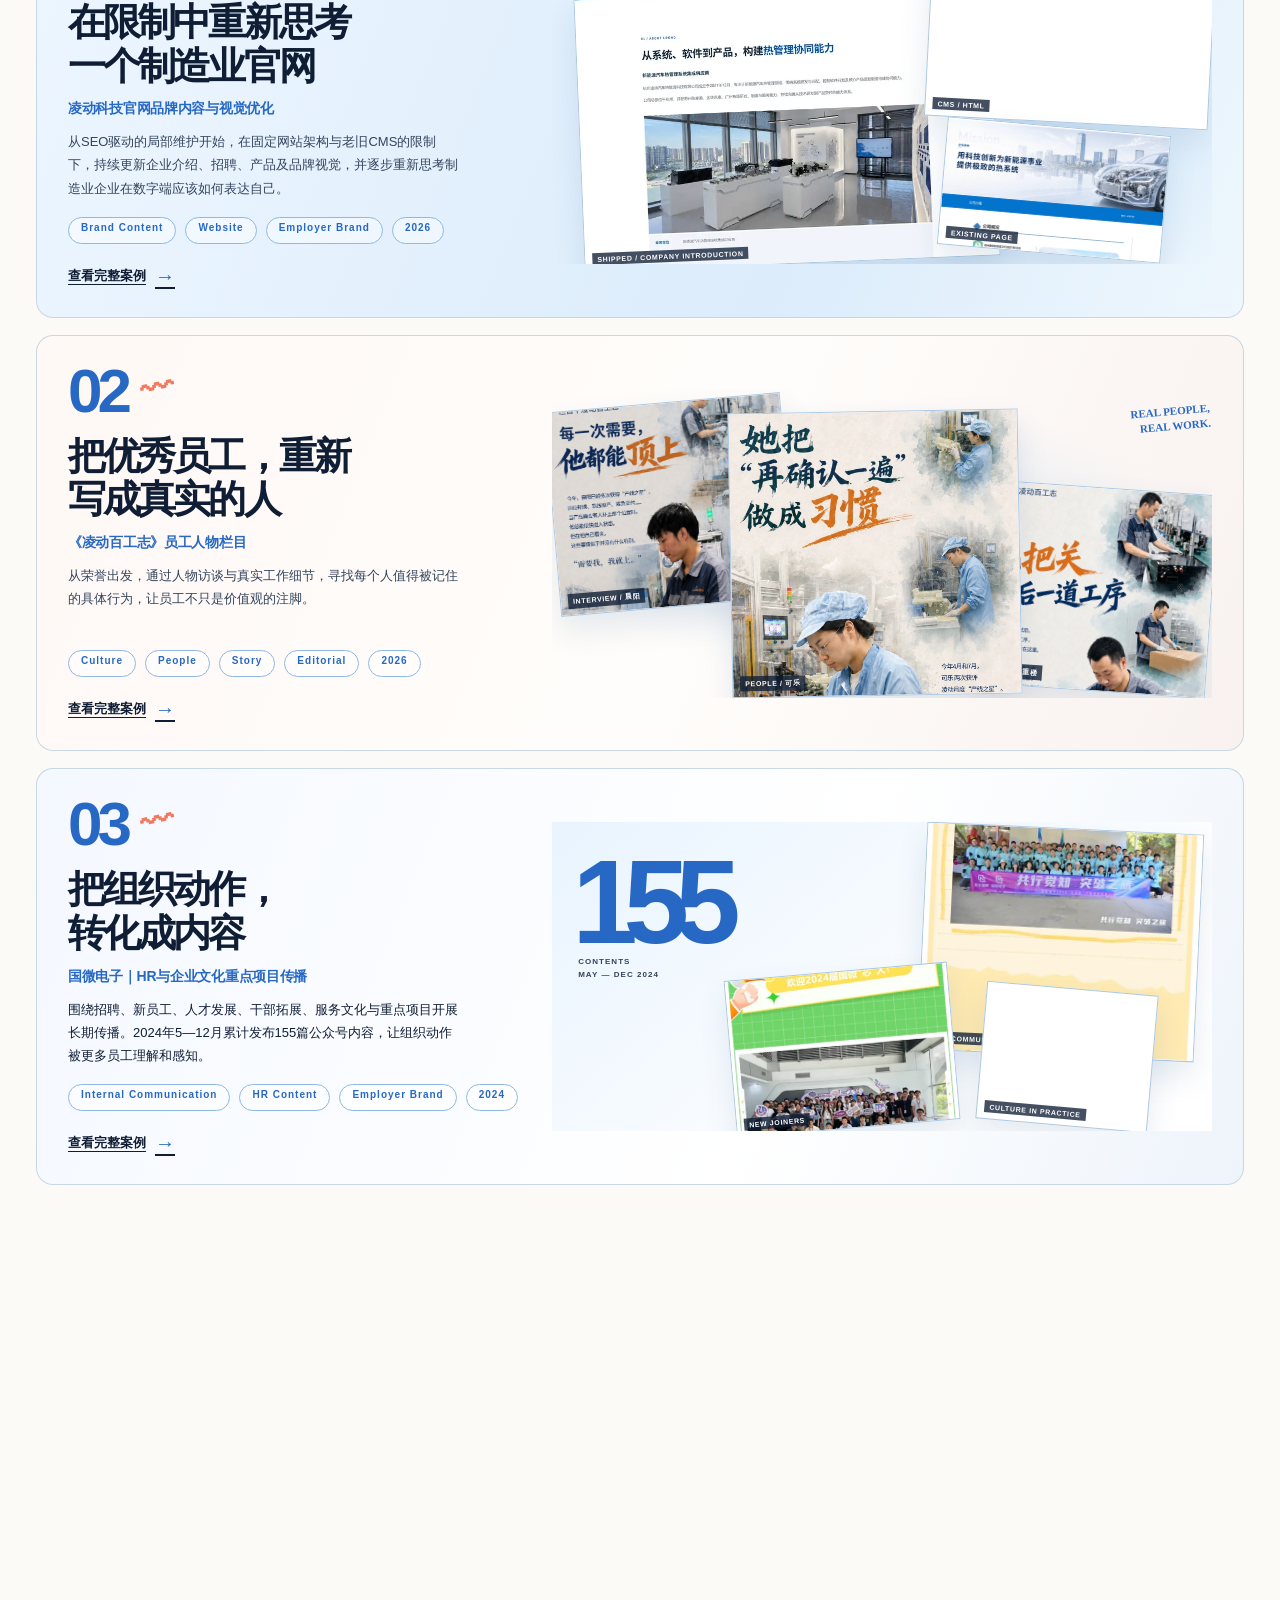
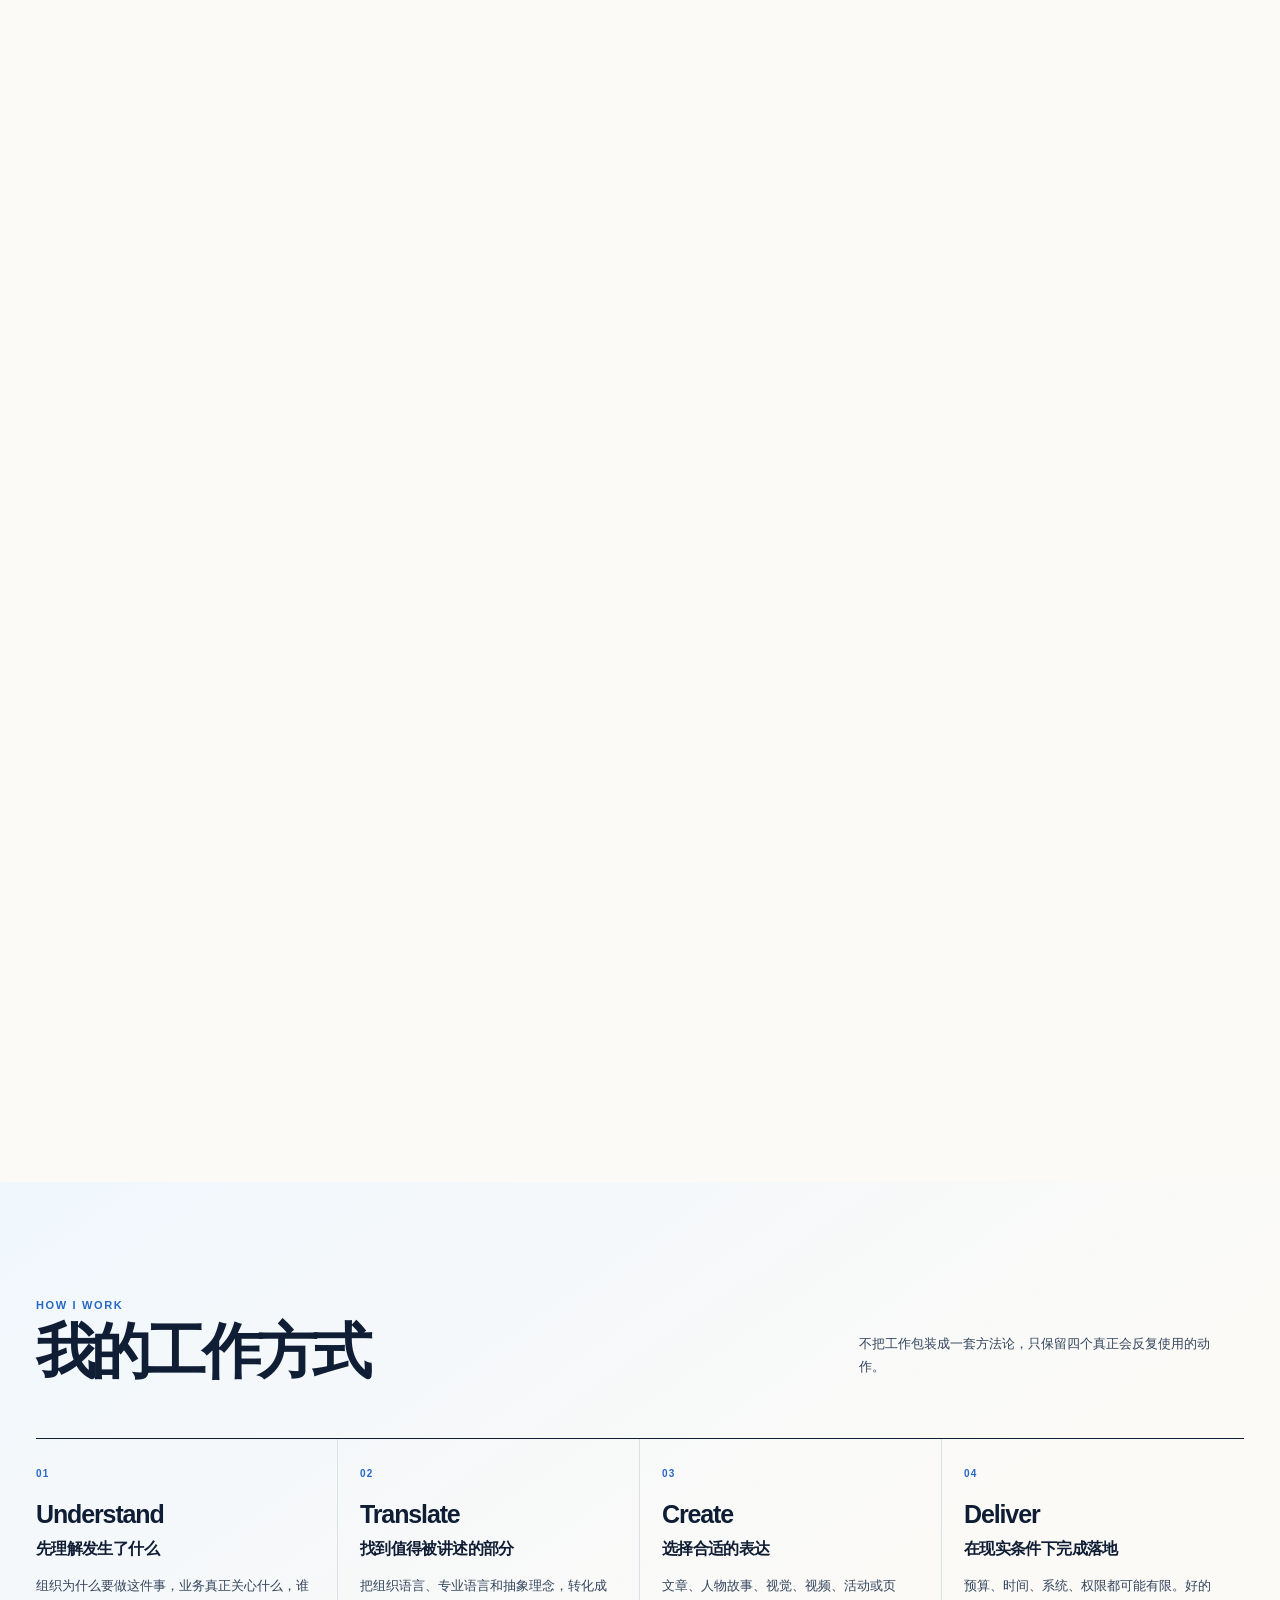
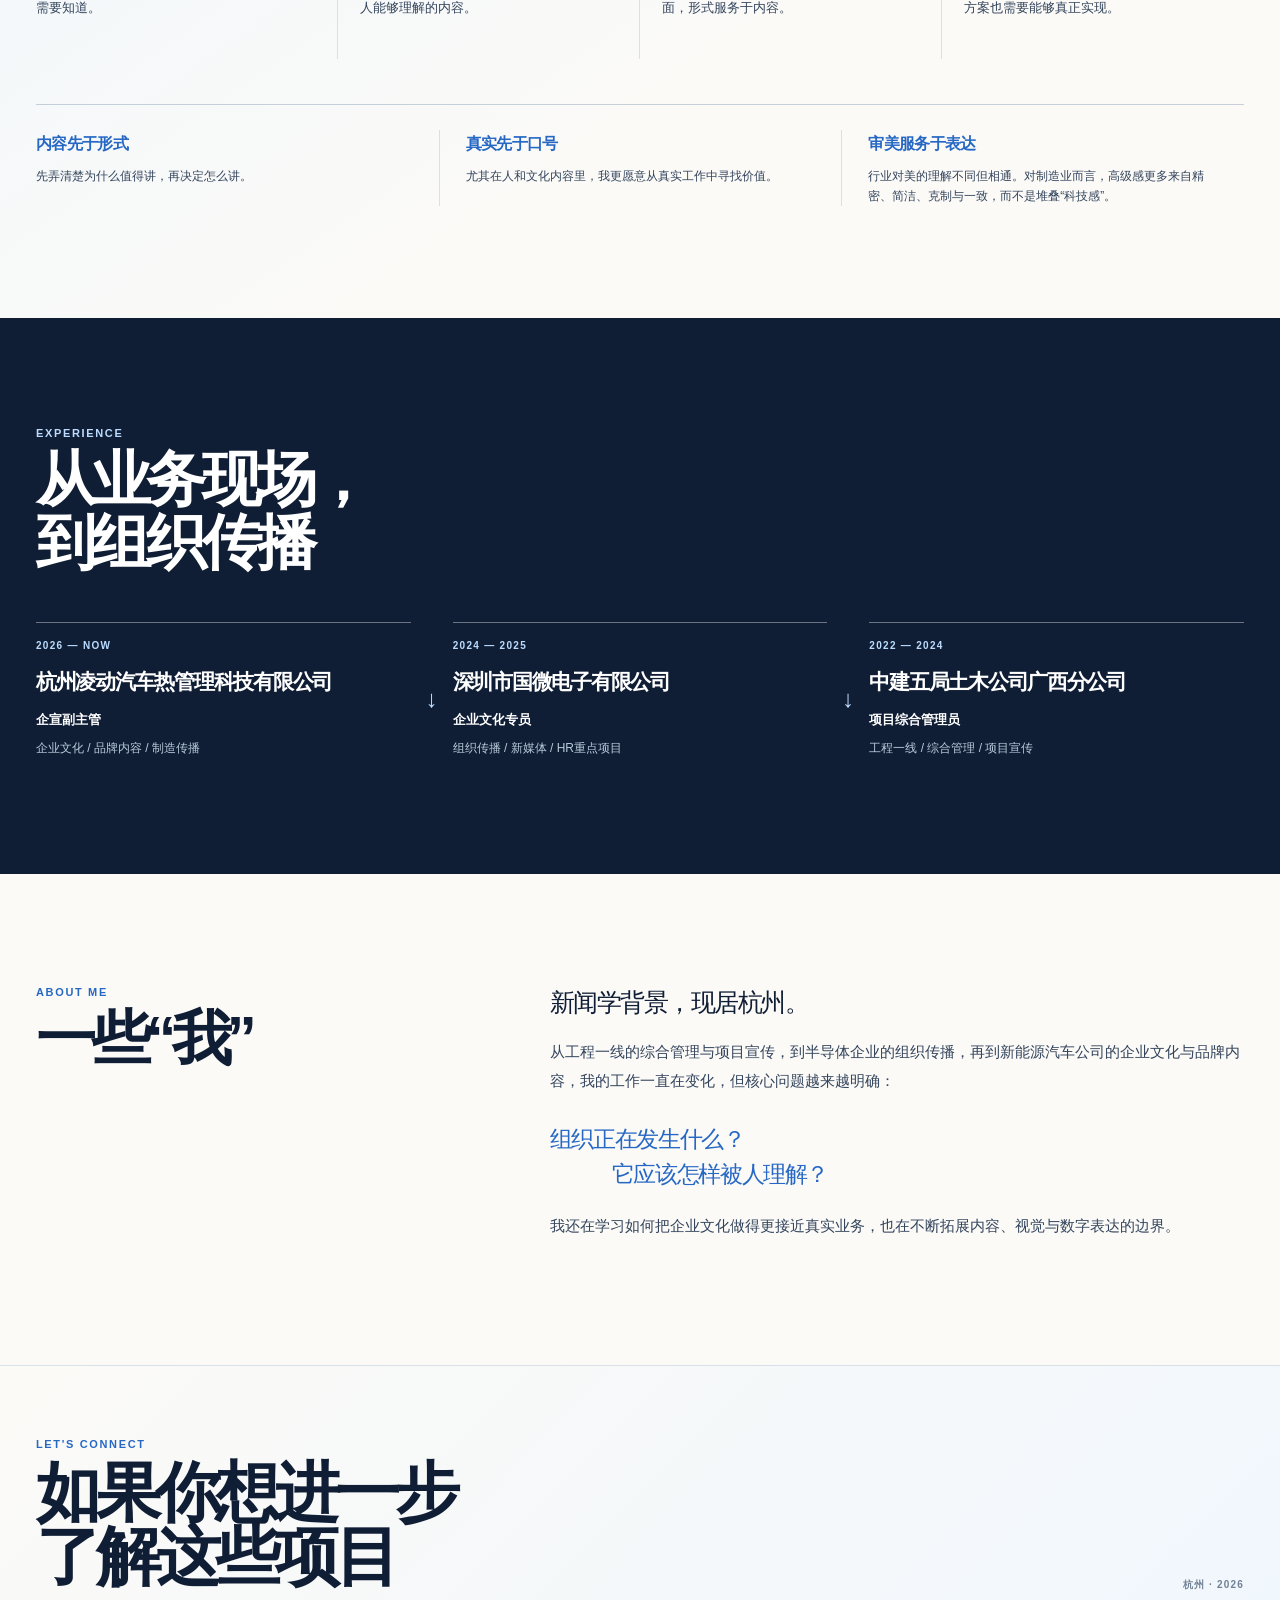
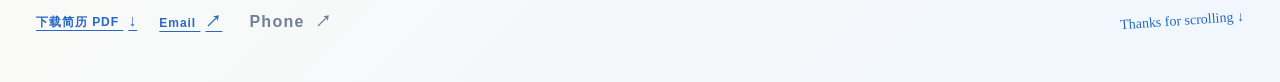
==== commit a3e20634: "V4 V4-Speed-up" ====
--- a/index.html
+++ b/index.html
@@ -74,14 +74,14 @@
       <div class="shell">
         <div class="section-head reveal"><div><div class="section-kicker">SELECTED CASES</div><h2 class="section-title">精选案例</h2></div><div class="hand-note">Work with purpose.<br>Create with heart.</div></div>
         <a class="case-card case-main reveal" href="case-lingdong.html">
-          <div class="case-main-grid"><div class="case-copy"><div class="case-number">01</div><h3>在限制中重新思考<br>一个制造业官网</h3><div class="case-subtitle">凌动科技官网品牌内容与视觉优化</div><p>从SEO驱动的局部维护开始，在固定网站架构与老旧CMS的限制下，持续更新企业介绍、招聘、产品及品牌视觉，并逐步重新思考制造业企业在数字端应该如何表达自己。</p><div class="case-tags"><span class="case-tag">Brand Content</span><span class="case-tag">Website</span><span class="case-tag">Employer Brand</span><span class="case-tag">2026</span></div><span class="case-link">查看完整案例 <span>→</span></span></div><div class="case-real-visual home-website-visual"><figure class="home-web-after"><img src="assets/case01/intro-after.webp" alt="凌动企业介绍页更新后页面" loading="lazy"><figcaption>SHIPPED / COMPANY INTRODUCTION</figcaption></figure><figure class="home-web-cms"><img src="assets/case01/cms-html-window.webp" alt="凌动官网 CMS HTML 编辑界面" loading="lazy"><figcaption>CMS / HTML</figcaption></figure><figure class="home-web-before"><img src="assets/case01/intro-before-page.webp" alt="凌动企业介绍页原页面局部" loading="lazy"><figcaption>EXISTING PAGE</figcaption></figure></div></div>
+          <div class="case-main-grid"><div class="case-copy"><div class="case-number">01</div><h3>在限制中重新思考<br>一个制造业官网</h3><div class="case-subtitle">凌动科技官网品牌内容与视觉优化</div><p>从SEO驱动的局部维护开始，在固定网站架构与老旧CMS的限制下，持续更新企业介绍、招聘、产品及品牌视觉，并逐步重新思考制造业企业在数字端应该如何表达自己。</p><div class="case-tags"><span class="case-tag">Brand Content</span><span class="case-tag">Website</span><span class="case-tag">Employer Brand</span><span class="case-tag">2026</span></div><span class="case-link">查看完整案例 <span>→</span></span></div><div class="case-real-visual home-website-visual"><figure class="home-web-after"><img src="assets/thumbs/home-case01-intro-after.webp" alt="凌动企业介绍页更新后页面" loading="lazy" decoding="async"><figcaption>SHIPPED / COMPANY INTRODUCTION</figcaption></figure><figure class="home-web-cms"><img src="assets/case01/cms-html-window.webp" alt="凌动官网 CMS HTML 编辑界面" loading="lazy" decoding="async"><figcaption>CMS / HTML</figcaption></figure><figure class="home-web-before"><img src="assets/case01/intro-before-page.webp" alt="凌动企业介绍页原页面局部" loading="lazy" decoding="async"><figcaption>EXISTING PAGE</figcaption></figure></div></div>
           <span class="case-margin-note">What could we change<br>within the limits?</span>
         </a>
         <a class="case-card case-secondary reveal" href="case-lingdong-people.html">
           <div class="case-secondary-grid"><div class="case-copy"><div class="case-number">02</div><h3>把优秀员工，重新<br>写成真实的人</h3><div class="case-subtitle">《凌动百工志》员工人物栏目</div><p>从荣誉出发，通过人物访谈与真实工作细节，寻找每个人值得被记住的具体行为，让员工不只是价值观的注脚。</p><div class="case-tags"><span class="case-tag">Culture</span><span class="case-tag">People</span><span class="case-tag">Story</span><span class="case-tag">Editorial</span><span class="case-tag">2026</span></div><span class="case-link">查看完整案例 <span>→</span></span></div><div class="case-real-visual home-people-visual"><figure class="home-person-luo"><img src="assets/case02/罗玉国-主视觉.webp" alt="罗玉国《凌动百工志》主视觉" loading="lazy"><figcaption>INTERVIEW / 晨阳</figcaption></figure><figure class="home-person-he"><img src="assets/case02/何莎莎-主视觉.webp" alt="何莎莎《凌动百工志》主视觉" loading="lazy"><figcaption>PEOPLE / 可乐</figcaption></figure><figure class="home-person-sun"><img src="assets/case02/孙君旭篇_主视觉_清洁版_final.webp" alt="孙君旭《凌动百工志》主视觉" loading="lazy"><figcaption>ON SITE / 重楼</figcaption></figure><span class="home-people-label">REAL PEOPLE,<br>REAL WORK.</span></div></div>
         </a>
         <a class="case-card case-third reveal" href="case-guowei.html">
-          <div class="case-third-grid"><div class="case-copy"><div class="case-number">03</div><h3>把组织动作，<br>转化成内容</h3><div class="case-subtitle">国微电子｜HR与企业文化重点项目传播</div><p>围绕招聘、新员工、人才发展、干部拓展、服务文化与重点项目开展长期传播。2024年5—12月累计发布155篇公众号内容，让组织动作被更多员工理解和感知。</p><div class="case-tags"><span class="case-tag">Internal Communication</span><span class="case-tag">HR Content</span><span class="case-tag">Employer Brand</span><span class="case-tag">2024</span></div><span class="case-link">查看完整案例 <span>→</span></span></div><div class="case-real-visual home-archive-visual"><div class="home-archive-data"><strong>155</strong><span>CONTENTS<br>MAY — DEC 2024</span></div><figure class="home-archive-live"><img src="assets/case03/live-field.webp" alt="国微干部拓展现场文章预览" loading="lazy"><figcaption>LIVE COMMUNICATION</figcaption></figure><figure class="home-archive-welcome"><img src="assets/case03/lifecycle-before-welcome.webp" alt="国微新员工内容文章预览" loading="lazy"><figcaption>NEW JOINERS</figcaption></figure><figure class="home-archive-culture"><img src="assets/case03/service-poster-1.webp" alt="国微服务文化系列海报" loading="lazy"><figcaption>CULTURE IN PRACTICE</figcaption></figure></div></div>
+          <div class="case-third-grid"><div class="case-copy"><div class="case-number">03</div><h3>把组织动作，<br>转化成内容</h3><div class="case-subtitle">国微电子｜HR与企业文化重点项目传播</div><p>围绕招聘、新员工、人才发展、干部拓展、服务文化与重点项目开展长期传播。2024年5—12月累计发布155篇公众号内容，让组织动作被更多员工理解和感知。</p><div class="case-tags"><span class="case-tag">Internal Communication</span><span class="case-tag">HR Content</span><span class="case-tag">Employer Brand</span><span class="case-tag">2024</span></div><span class="case-link">查看完整案例 <span>→</span></span></div><div class="case-real-visual home-archive-visual"><div class="home-archive-data"><strong>155</strong><span>CONTENTS<br>MAY — DEC 2024</span></div><figure class="home-archive-live"><img src="assets/thumbs/home-case03-live-field.webp" alt="国微干部拓展现场文章预览" loading="lazy" decoding="async"><figcaption>LIVE COMMUNICATION</figcaption></figure><figure class="home-archive-welcome"><img src="assets/thumbs/home-case03-welcome.webp" alt="国微新员工内容文章预览" loading="lazy" decoding="async"><figcaption>NEW JOINERS</figcaption></figure><figure class="home-archive-culture"><img src="assets/thumbs/home-case03-service-poster.webp" alt="国微服务文化系列海报" loading="lazy" decoding="async"><figcaption>CULTURE IN PRACTICE</figcaption></figure></div></div>
         </a>
       </div>
     </section>
@@ -130,7 +130,7 @@
             <span class="work-link">查看项目 <span aria-hidden="true">↗</span></span>
           </a>
           <a class="work-item work-notes" href="work-visual-notes.html" aria-label="查看项目：视觉与内容小项目选集">
-            <div class="work-visual work-real-notes"><img src="assets/work06/culture-editorial-03.webp" alt="内部文化刊物版式局部" loading="lazy"><img src="assets/work06/childrens-day-poster.webp" alt="六一活动海报局部" loading="lazy"><img src="assets/work06/dingtalk-screen-01.webp" alt="钉钉开屏视觉局部" loading="lazy"><span>06 / ARCHIVE</span><i>Visual<br>Notes</i></div>
+            <div class="work-visual work-real-notes"><img src="assets/thumbs/home-work06-editorial.webp" alt="内部文化刊物版式局部" loading="lazy" decoding="async"><img src="assets/thumbs/home-work06-childrens-day.webp" alt="六一活动海报局部" loading="lazy" decoding="async"><img src="assets/thumbs/home-work06-dingtalk.webp" alt="钉钉开屏视觉局部" loading="lazy" decoding="async"><span>06 / ARCHIVE</span><i>Visual<br>Notes</i></div>
             <div class="work-index">06 / EDITORIAL &amp; VISUAL NOTES</div>
             <h3>视觉与内容小项目选集</h3>
             <p>一些喜闻乐见的日常传播，共同构成企业文化的内容实验：文化刊物、节日与组织节点、内部沟通海报等文化侧与业务的结合。</p>
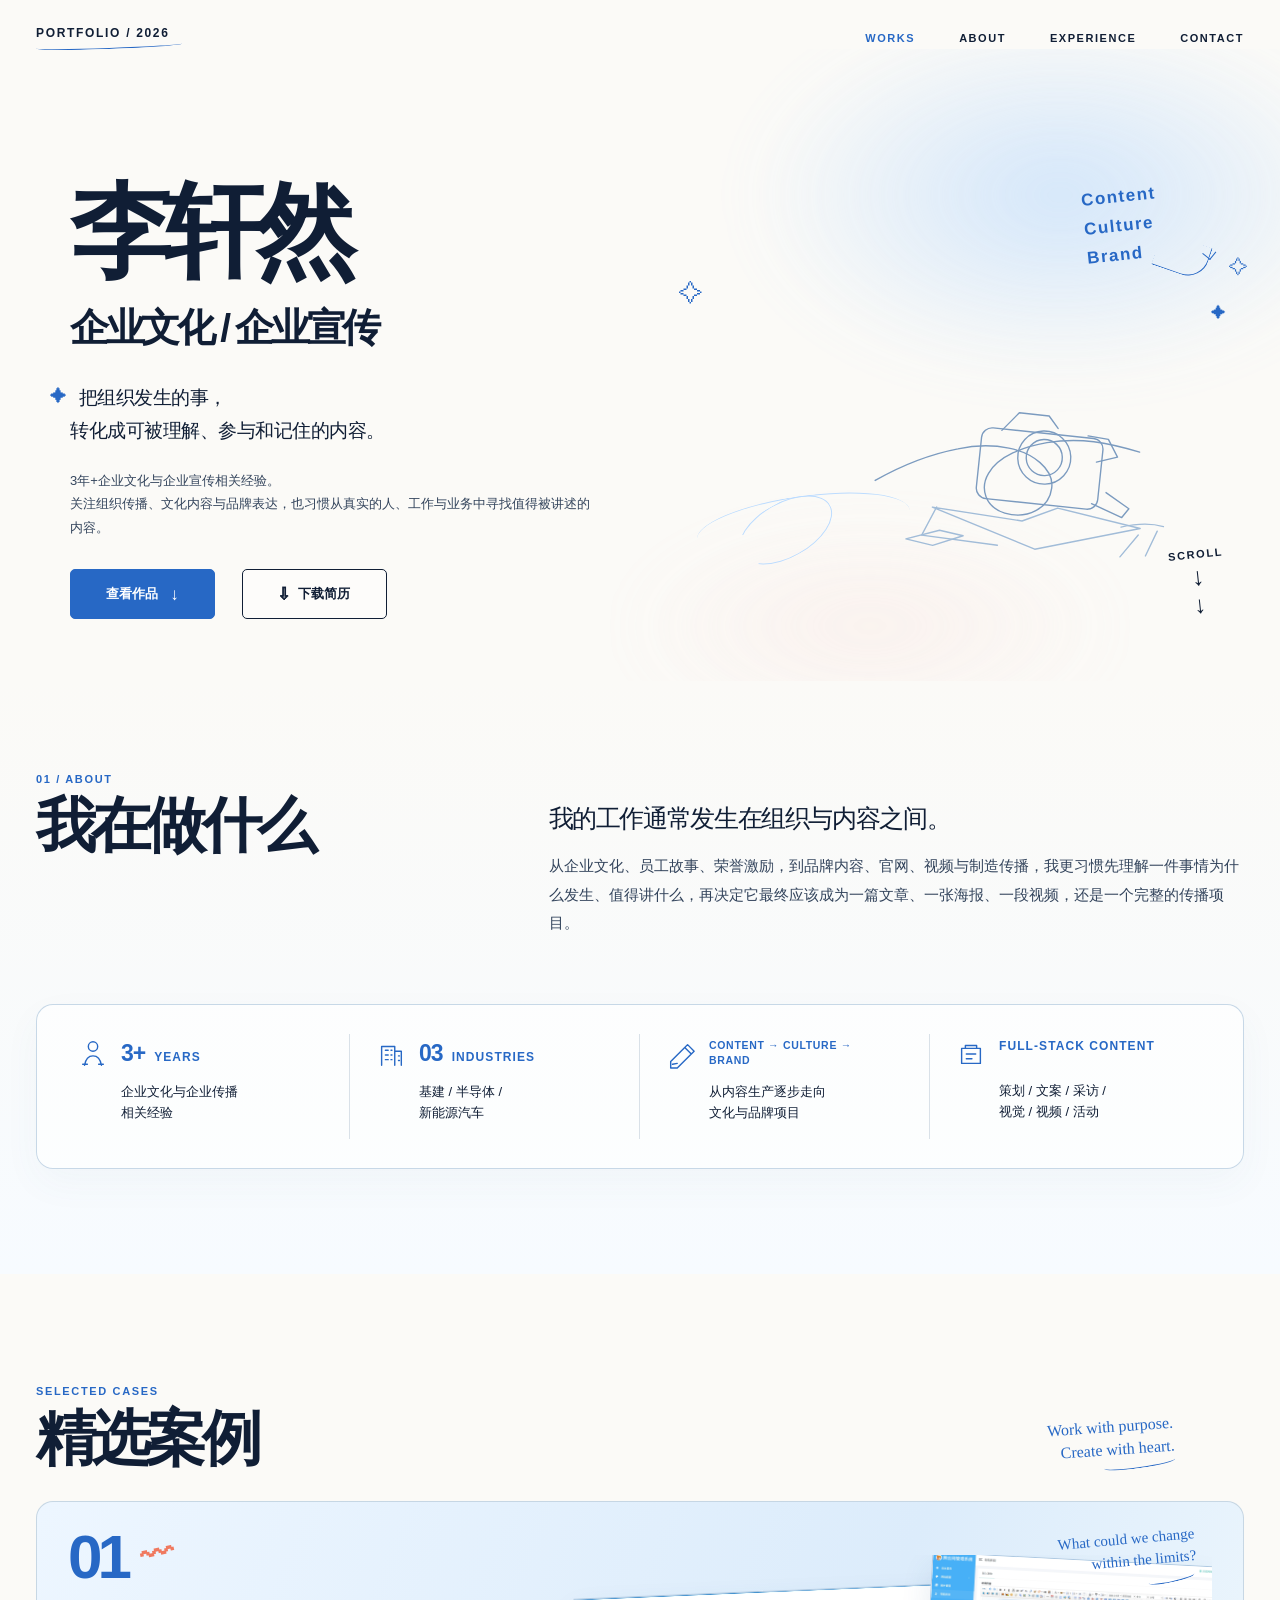
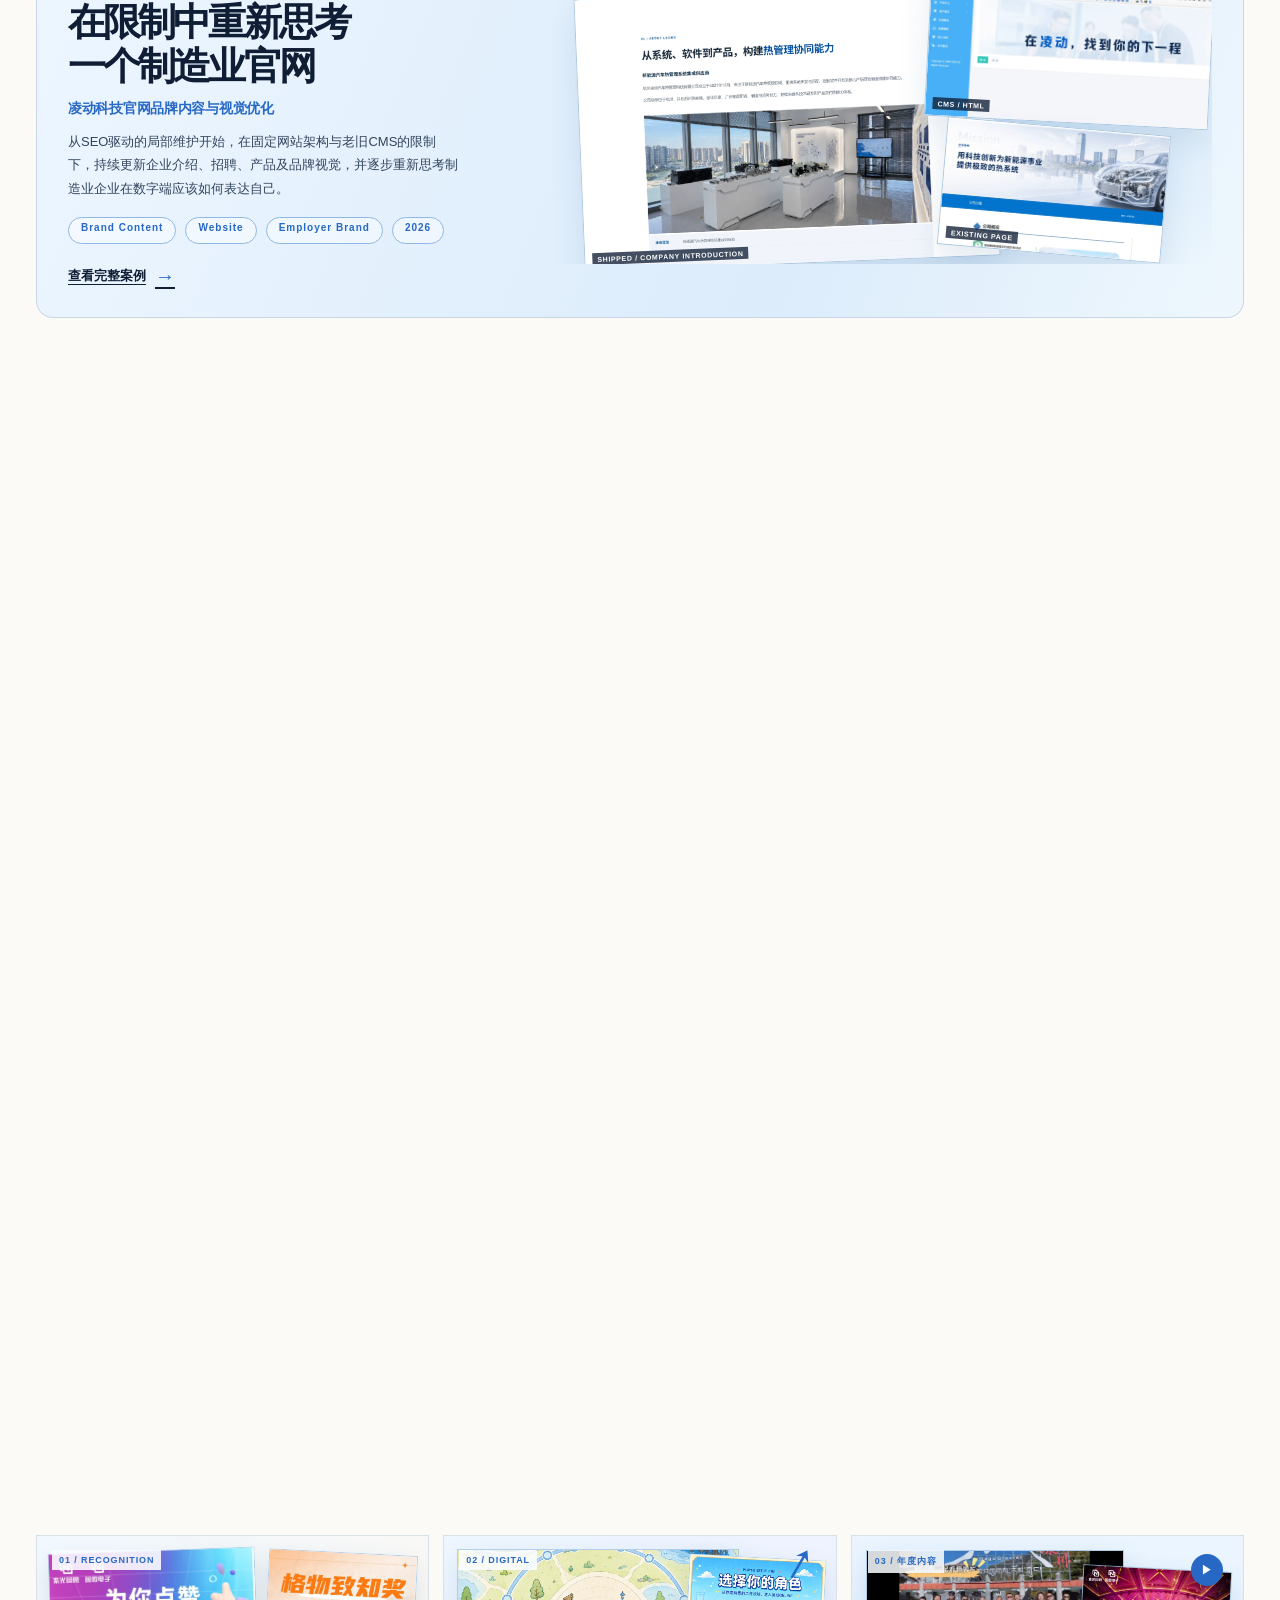
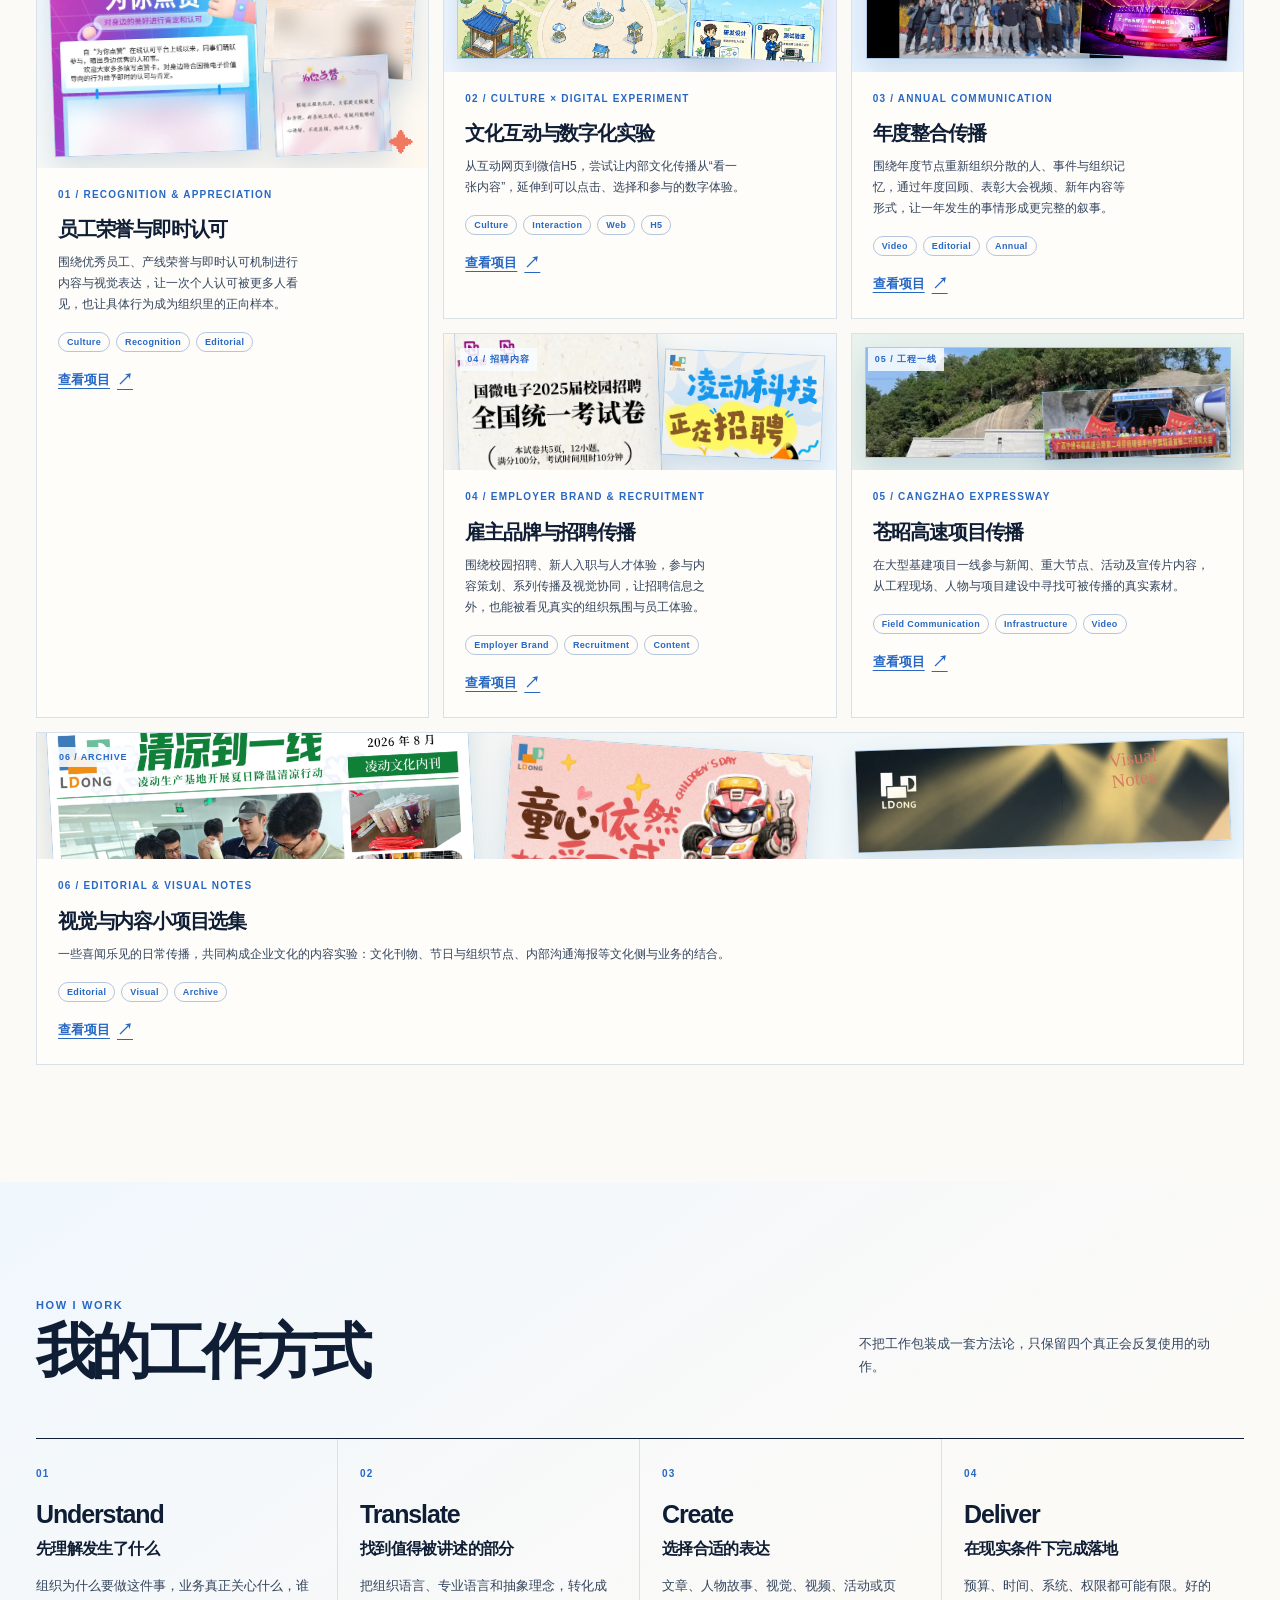
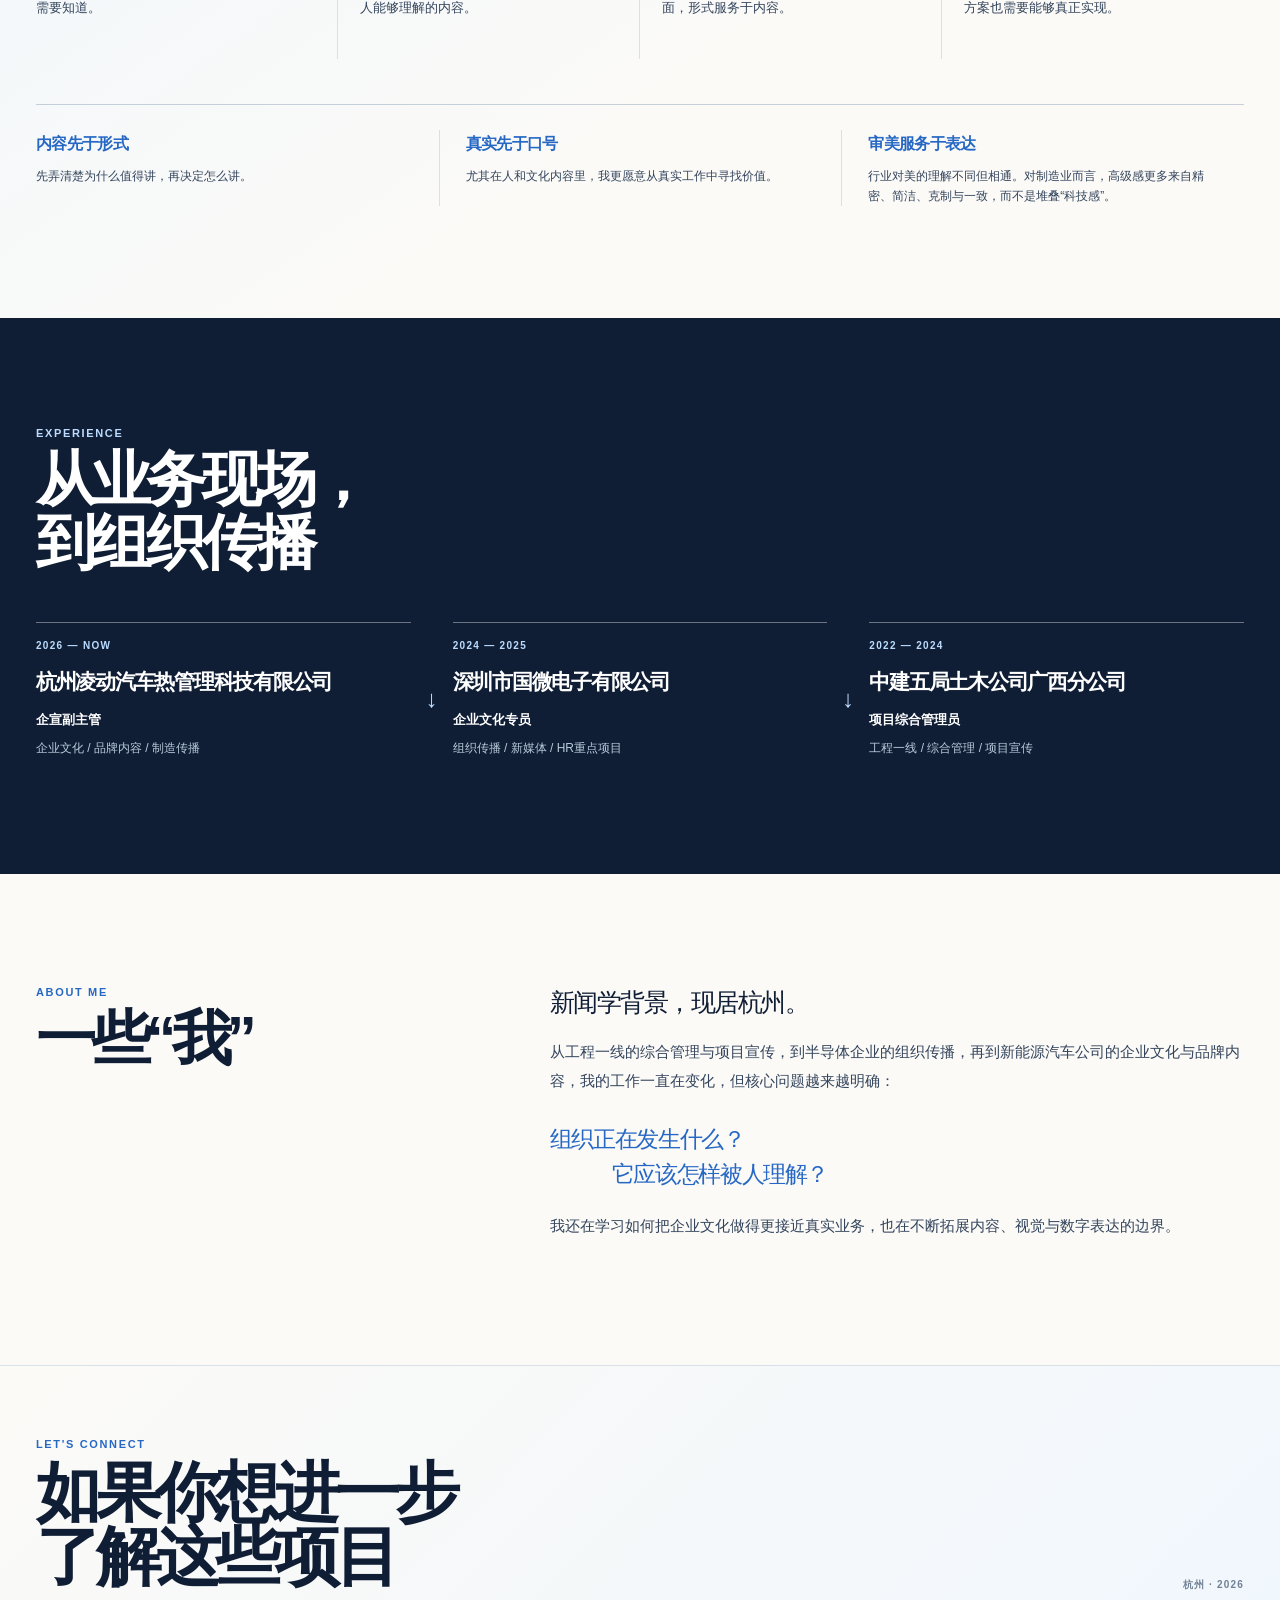
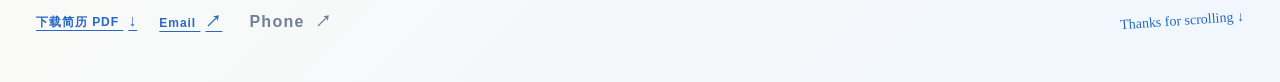
==== commit 4344de05: "V5 V1 Rolling" ====
--- a/index.html
+++ b/index.html
@@ -74,14 +74,14 @@
       <div class="shell">
         <div class="section-head reveal"><div><div class="section-kicker">SELECTED CASES</div><h2 class="section-title">精选案例</h2></div><div class="hand-note">Work with purpose.<br>Create with heart.</div></div>
         <a class="case-card case-main reveal" href="case-lingdong.html">
-          <div class="case-main-grid"><div class="case-copy"><div class="case-number">01</div><h3>在限制中重新思考<br>一个制造业官网</h3><div class="case-subtitle">凌动科技官网品牌内容与视觉优化</div><p>从SEO驱动的局部维护开始，在固定网站架构与老旧CMS的限制下，持续更新企业介绍、招聘、产品及品牌视觉，并逐步重新思考制造业企业在数字端应该如何表达自己。</p><div class="case-tags"><span class="case-tag">Brand Content</span><span class="case-tag">Website</span><span class="case-tag">Employer Brand</span><span class="case-tag">2026</span></div><span class="case-link">查看完整案例 <span>→</span></span></div><div class="case-real-visual home-website-visual"><figure class="home-web-after"><img src="assets/thumbs/home-case01-intro-after.webp" alt="凌动企业介绍页更新后页面" loading="lazy" decoding="async"><figcaption>SHIPPED / COMPANY INTRODUCTION</figcaption></figure><figure class="home-web-cms"><img src="assets/case01/cms-html-window.webp" alt="凌动官网 CMS HTML 编辑界面" loading="lazy" decoding="async"><figcaption>CMS / HTML</figcaption></figure><figure class="home-web-before"><img src="assets/case01/intro-before-page.webp" alt="凌动企业介绍页原页面局部" loading="lazy" decoding="async"><figcaption>EXISTING PAGE</figcaption></figure></div></div>
+          <div class="case-main-grid"><div class="case-copy"><div class="case-number">01</div><h3>在限制中重新思考<br>一个制造业官网</h3><div class="case-subtitle">凌动科技官网品牌内容与视觉优化</div><p>从SEO驱动的局部维护开始，在固定网站架构与老旧CMS的限制下，持续更新企业介绍、招聘、产品及品牌视觉，并逐步重新思考制造业企业在数字端应该如何表达自己。</p><div class="case-tags"><span class="case-tag">Brand Content</span><span class="case-tag">Website</span><span class="case-tag">Employer Brand</span><span class="case-tag">2026</span></div><span class="case-link">查看完整案例 <span>→</span></span></div><div class="case-real-visual home-website-visual"><figure class="home-web-after"><img src="assets/case01/intro-after.webp" alt="凌动企业介绍页更新后页面" loading="lazy"><figcaption>SHIPPED / COMPANY INTRODUCTION</figcaption></figure><figure class="home-web-cms"><img src="assets/case01/cms-html-window.webp" alt="凌动官网 CMS HTML 编辑界面" loading="lazy"><figcaption>CMS / HTML</figcaption></figure><figure class="home-web-before"><img src="assets/case01/intro-before-page.webp" alt="凌动企业介绍页原页面局部" loading="lazy"><figcaption>EXISTING PAGE</figcaption></figure></div></div>
           <span class="case-margin-note">What could we change<br>within the limits?</span>
         </a>
         <a class="case-card case-secondary reveal" href="case-lingdong-people.html">
           <div class="case-secondary-grid"><div class="case-copy"><div class="case-number">02</div><h3>把优秀员工，重新<br>写成真实的人</h3><div class="case-subtitle">《凌动百工志》员工人物栏目</div><p>从荣誉出发，通过人物访谈与真实工作细节，寻找每个人值得被记住的具体行为，让员工不只是价值观的注脚。</p><div class="case-tags"><span class="case-tag">Culture</span><span class="case-tag">People</span><span class="case-tag">Story</span><span class="case-tag">Editorial</span><span class="case-tag">2026</span></div><span class="case-link">查看完整案例 <span>→</span></span></div><div class="case-real-visual home-people-visual"><figure class="home-person-luo"><img src="assets/case02/罗玉国-主视觉.webp" alt="罗玉国《凌动百工志》主视觉" loading="lazy"><figcaption>INTERVIEW / 晨阳</figcaption></figure><figure class="home-person-he"><img src="assets/case02/何莎莎-主视觉.webp" alt="何莎莎《凌动百工志》主视觉" loading="lazy"><figcaption>PEOPLE / 可乐</figcaption></figure><figure class="home-person-sun"><img src="assets/case02/孙君旭篇_主视觉_清洁版_final.webp" alt="孙君旭《凌动百工志》主视觉" loading="lazy"><figcaption>ON SITE / 重楼</figcaption></figure><span class="home-people-label">REAL PEOPLE,<br>REAL WORK.</span></div></div>
         </a>
         <a class="case-card case-third reveal" href="case-guowei.html">
-          <div class="case-third-grid"><div class="case-copy"><div class="case-number">03</div><h3>把组织动作，<br>转化成内容</h3><div class="case-subtitle">国微电子｜HR与企业文化重点项目传播</div><p>围绕招聘、新员工、人才发展、干部拓展、服务文化与重点项目开展长期传播。2024年5—12月累计发布155篇公众号内容，让组织动作被更多员工理解和感知。</p><div class="case-tags"><span class="case-tag">Internal Communication</span><span class="case-tag">HR Content</span><span class="case-tag">Employer Brand</span><span class="case-tag">2024</span></div><span class="case-link">查看完整案例 <span>→</span></span></div><div class="case-real-visual home-archive-visual"><div class="home-archive-data"><strong>155</strong><span>CONTENTS<br>MAY — DEC 2024</span></div><figure class="home-archive-live"><img src="assets/thumbs/home-case03-live-field.webp" alt="国微干部拓展现场文章预览" loading="lazy" decoding="async"><figcaption>LIVE COMMUNICATION</figcaption></figure><figure class="home-archive-welcome"><img src="assets/thumbs/home-case03-welcome.webp" alt="国微新员工内容文章预览" loading="lazy" decoding="async"><figcaption>NEW JOINERS</figcaption></figure><figure class="home-archive-culture"><img src="assets/thumbs/home-case03-service-poster.webp" alt="国微服务文化系列海报" loading="lazy" decoding="async"><figcaption>CULTURE IN PRACTICE</figcaption></figure></div></div>
+          <div class="case-third-grid"><div class="case-copy"><div class="case-number">03</div><h3>把组织动作，<br>转化成内容</h3><div class="case-subtitle">国微电子｜HR与企业文化重点项目传播</div><p>围绕招聘、新员工、人才发展、干部拓展、服务文化与重点项目开展长期传播。2024年5—12月累计发布155篇公众号内容，让组织动作被更多员工理解和感知。</p><div class="case-tags"><span class="case-tag">Internal Communication</span><span class="case-tag">HR Content</span><span class="case-tag">Employer Brand</span><span class="case-tag">2024</span></div><span class="case-link">查看完整案例 <span>→</span></span></div><div class="case-real-visual home-archive-visual"><div class="home-archive-data"><strong>155</strong><span>CONTENTS<br>MAY — DEC 2024</span></div><figure class="home-archive-live"><img src="assets/case03/live-field.webp" alt="国微干部拓展现场文章预览" loading="lazy"><figcaption>LIVE COMMUNICATION</figcaption></figure><figure class="home-archive-welcome"><img src="assets/case03/lifecycle-before-welcome.webp" alt="国微新员工内容文章预览" loading="lazy"><figcaption>NEW JOINERS</figcaption></figure><figure class="home-archive-culture"><img src="assets/case03/service-poster-1.webp" alt="国微服务文化系列海报" loading="lazy"><figcaption>CULTURE IN PRACTICE</figcaption></figure></div></div>
         </a>
       </div>
     </section>
@@ -130,7 +130,7 @@
             <span class="work-link">查看项目 <span aria-hidden="true">↗</span></span>
           </a>
           <a class="work-item work-notes" href="work-visual-notes.html" aria-label="查看项目：视觉与内容小项目选集">
-            <div class="work-visual work-real-notes"><img src="assets/thumbs/home-work06-editorial.webp" alt="内部文化刊物版式局部" loading="lazy" decoding="async"><img src="assets/thumbs/home-work06-childrens-day.webp" alt="六一活动海报局部" loading="lazy" decoding="async"><img src="assets/thumbs/home-work06-dingtalk.webp" alt="钉钉开屏视觉局部" loading="lazy" decoding="async"><span>06 / ARCHIVE</span><i>Visual<br>Notes</i></div>
+            <div class="work-visual work-real-notes"><img src="assets/work06/culture-editorial-03.webp" alt="内部文化刊物版式局部" loading="lazy"><img src="assets/work06/childrens-day-poster.webp" alt="六一活动海报局部" loading="lazy"><img src="assets/work06/dingtalk-screen-01.webp" alt="钉钉开屏视觉局部" loading="lazy"><span>06 / ARCHIVE</span><i>Visual<br>Notes</i></div>
             <div class="work-index">06 / EDITORIAL &amp; VISUAL NOTES</div>
             <h3>视觉与内容小项目选集</h3>
             <p>一些喜闻乐见的日常传播，共同构成企业文化的内容实验：文化刊物、节日与组织节点、内部沟通海报等文化侧与业务的结合。</p>
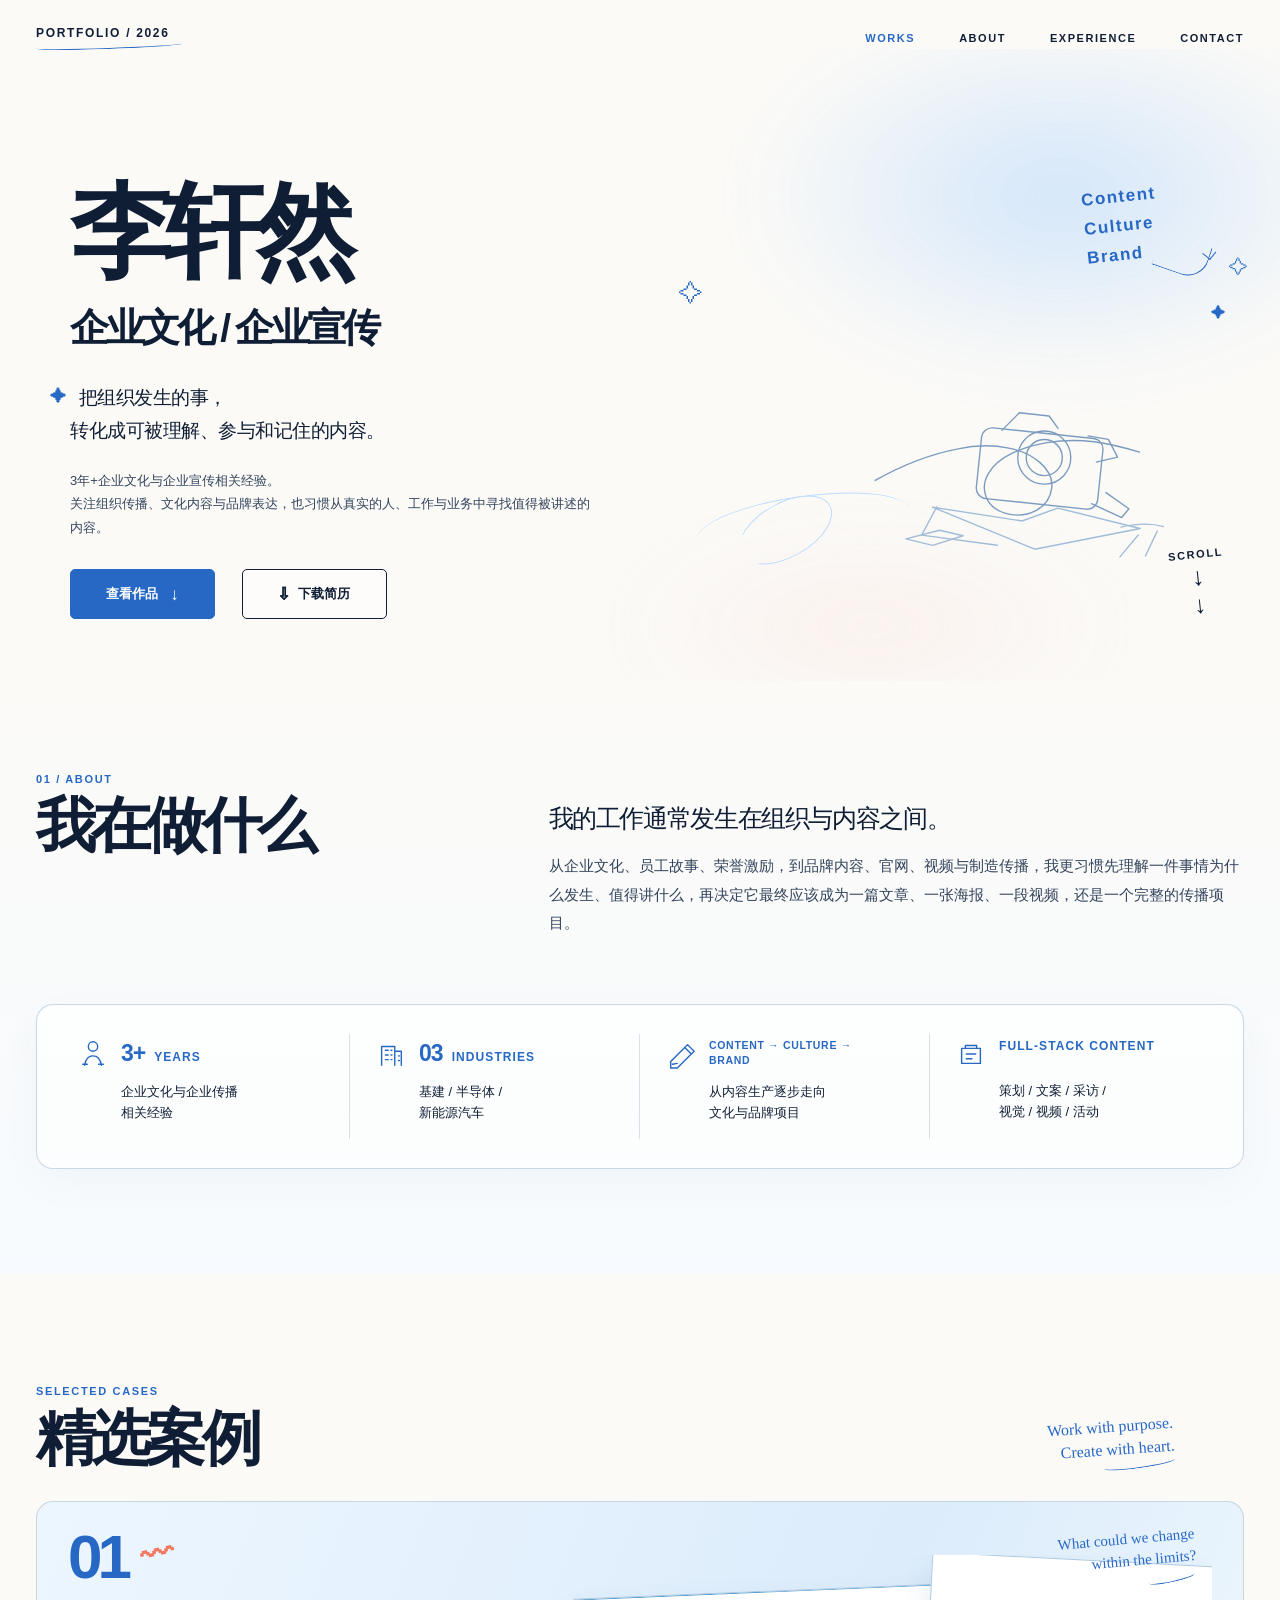
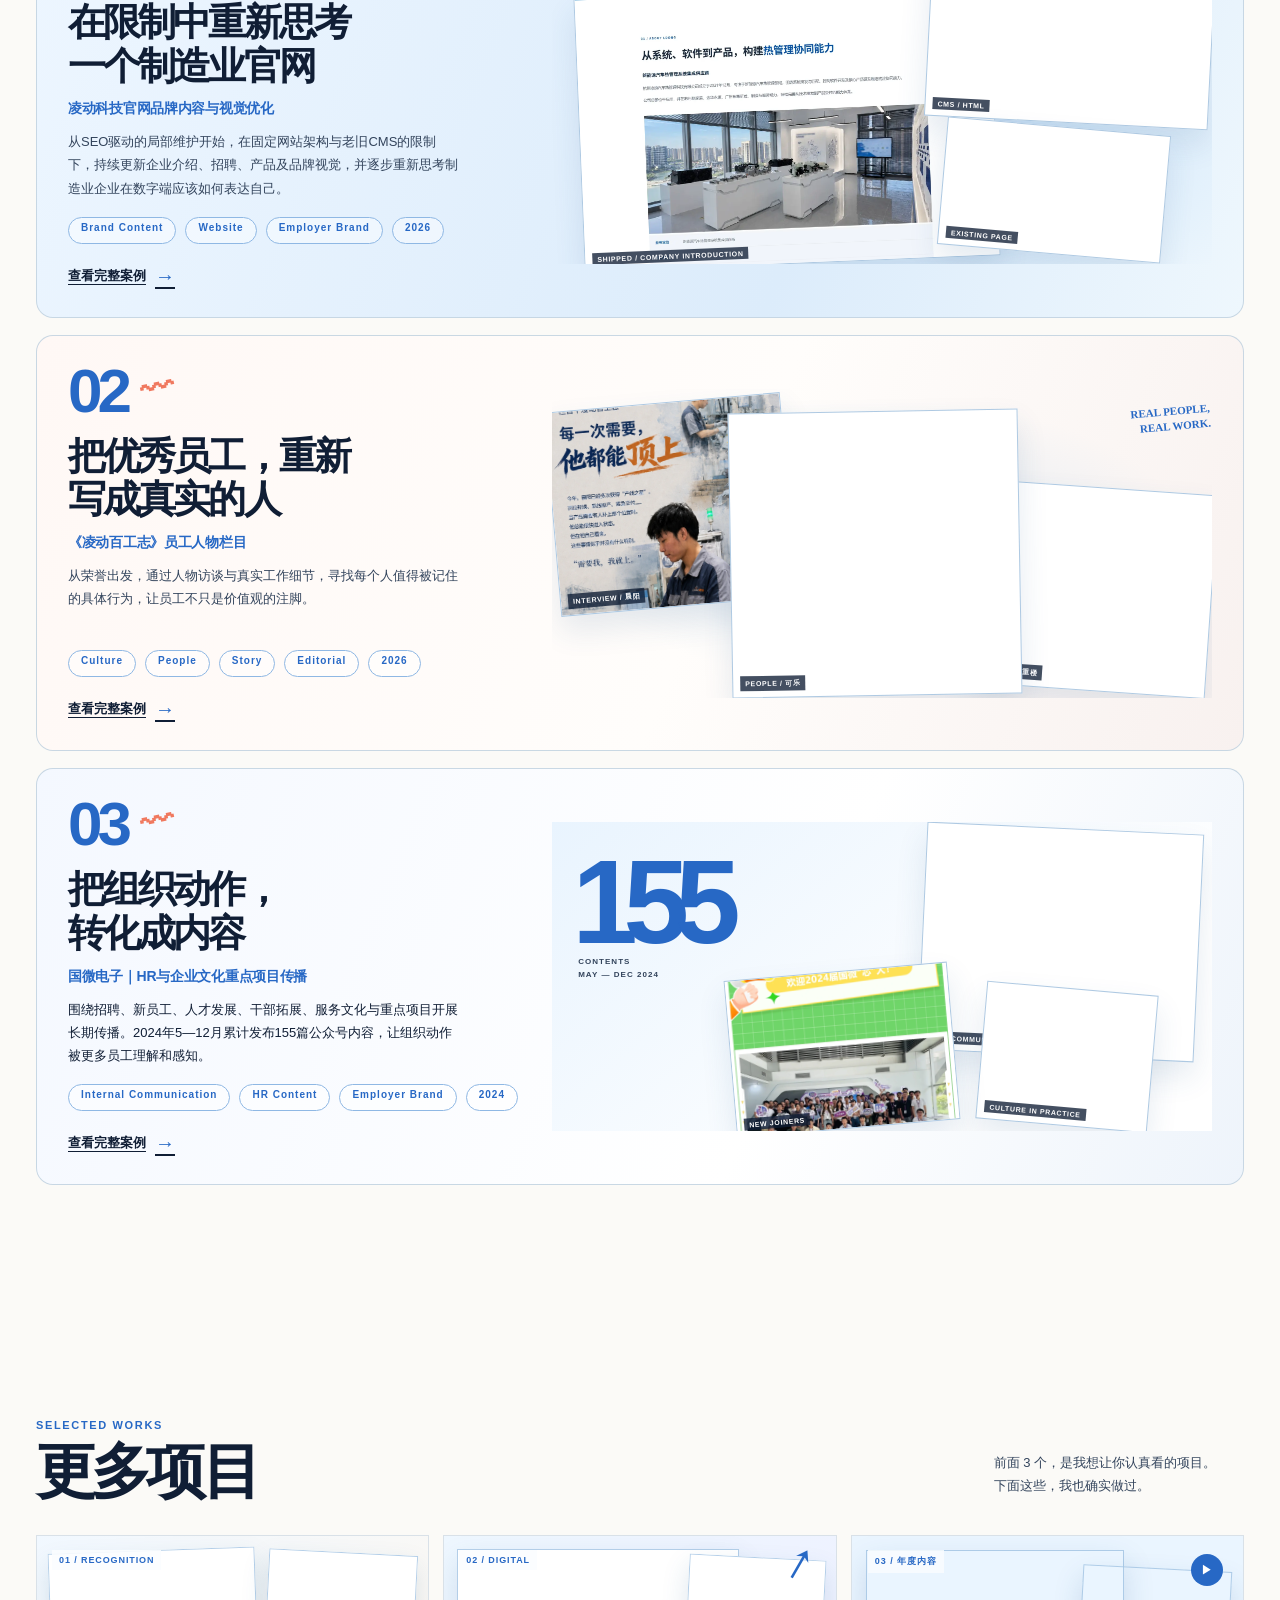
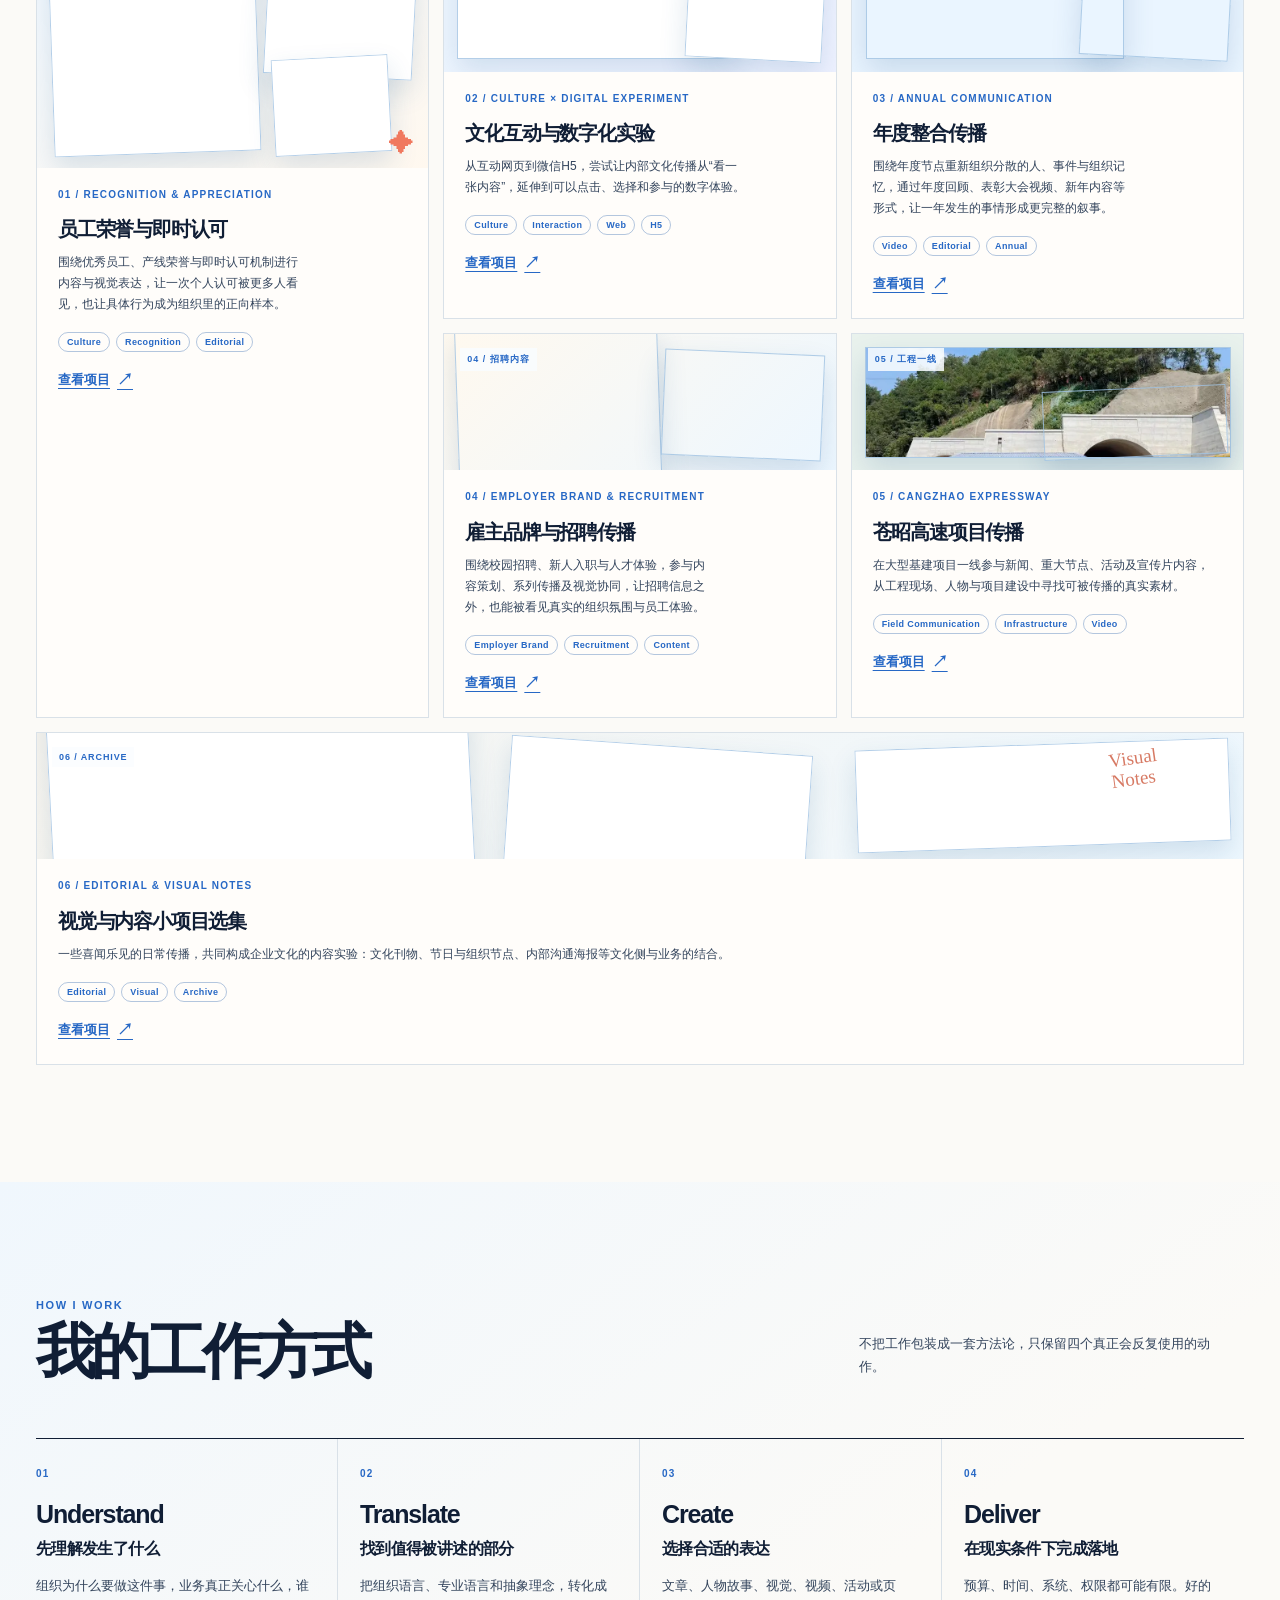
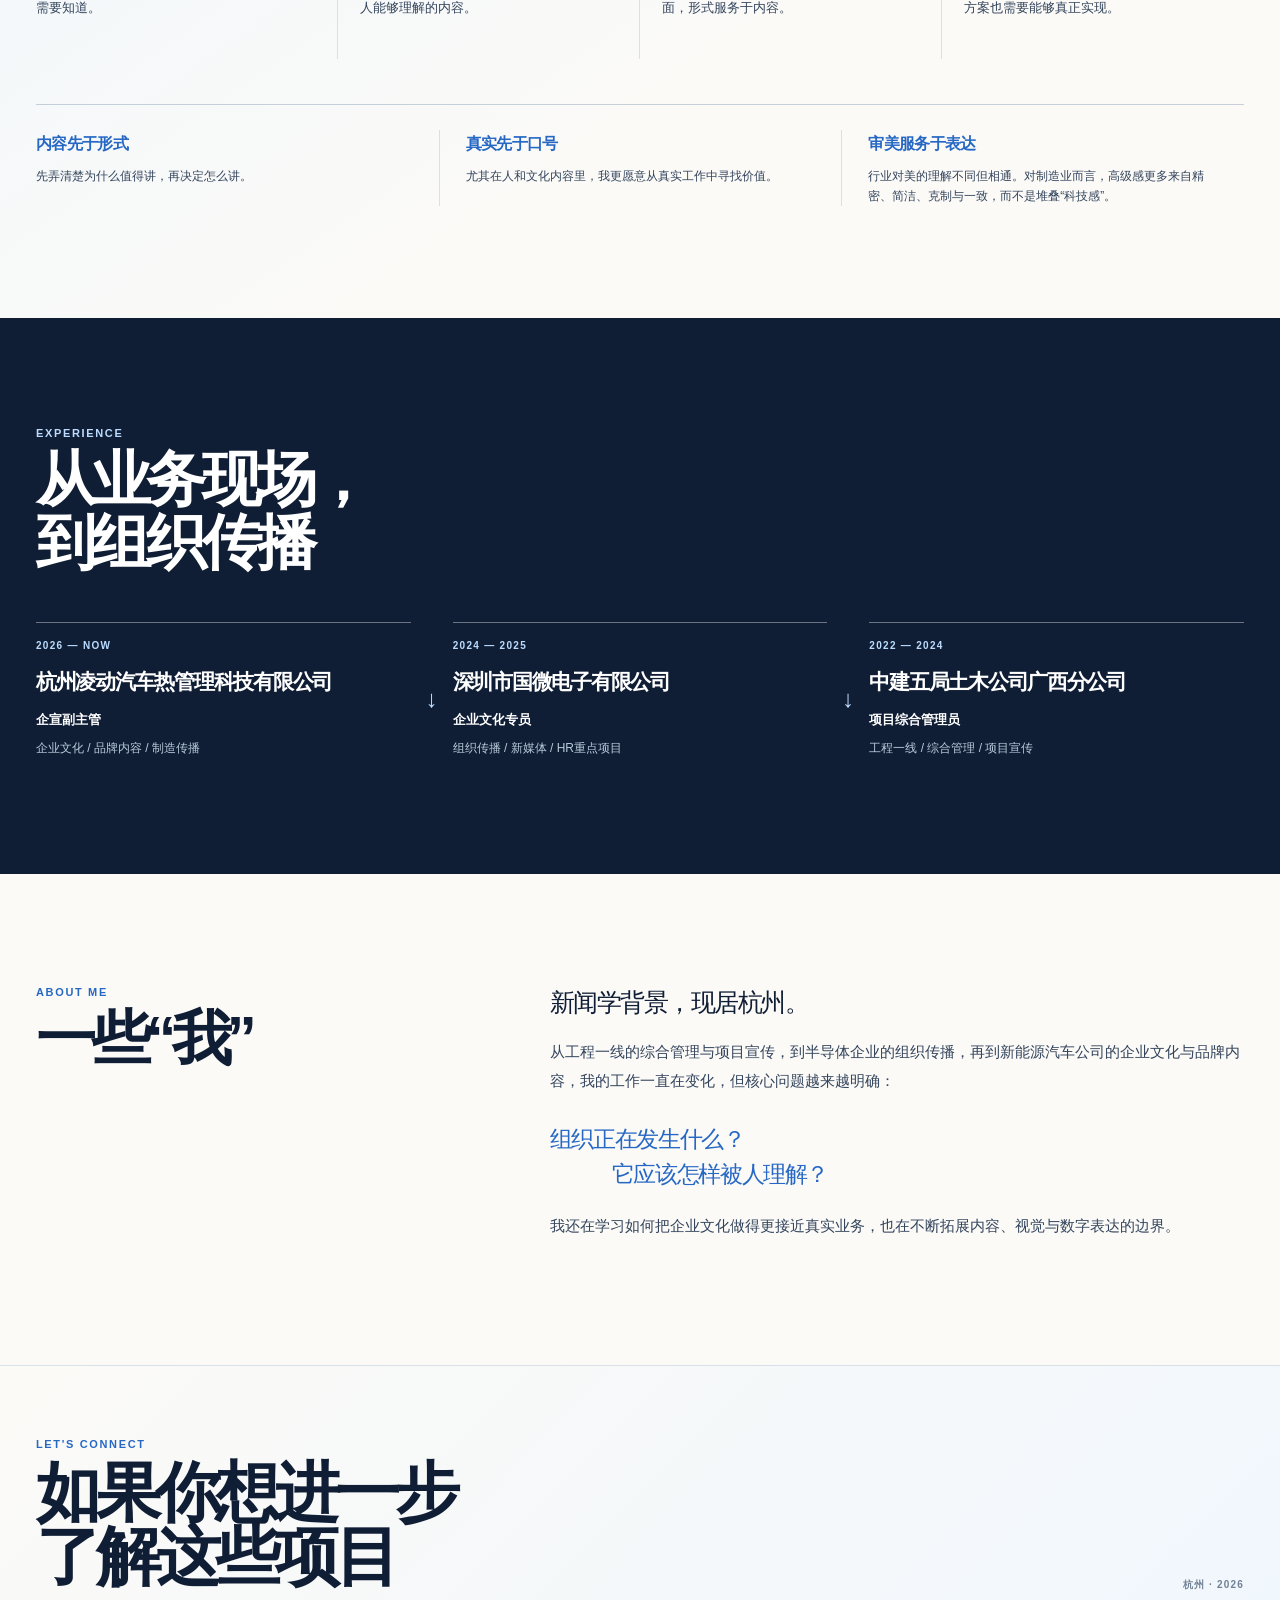
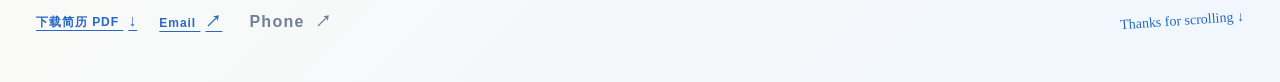
==== commit d940602c: "Fix homepage case image loading" ====
--- a/index.html
+++ b/index.html
@@ -74,14 +74,14 @@
       <div class="shell">
         <div class="section-head reveal"><div><div class="section-kicker">SELECTED CASES</div><h2 class="section-title">精选案例</h2></div><div class="hand-note">Work with purpose.<br>Create with heart.</div></div>
         <a class="case-card case-main reveal" href="case-lingdong.html">
-          <div class="case-main-grid"><div class="case-copy"><div class="case-number">01</div><h3>在限制中重新思考<br>一个制造业官网</h3><div class="case-subtitle">凌动科技官网品牌内容与视觉优化</div><p>从SEO驱动的局部维护开始，在固定网站架构与老旧CMS的限制下，持续更新企业介绍、招聘、产品及品牌视觉，并逐步重新思考制造业企业在数字端应该如何表达自己。</p><div class="case-tags"><span class="case-tag">Brand Content</span><span class="case-tag">Website</span><span class="case-tag">Employer Brand</span><span class="case-tag">2026</span></div><span class="case-link">查看完整案例 <span>→</span></span></div><div class="case-real-visual home-website-visual"><figure class="home-web-after"><img src="assets/case01/intro-after.webp" alt="凌动企业介绍页更新后页面" loading="lazy"><figcaption>SHIPPED / COMPANY INTRODUCTION</figcaption></figure><figure class="home-web-cms"><img src="assets/case01/cms-html-window.webp" alt="凌动官网 CMS HTML 编辑界面" loading="lazy"><figcaption>CMS / HTML</figcaption></figure><figure class="home-web-before"><img src="assets/case01/intro-before-page.webp" alt="凌动企业介绍页原页面局部" loading="lazy"><figcaption>EXISTING PAGE</figcaption></figure></div></div>
+          <div class="case-main-grid"><div class="case-copy"><div class="case-number">01</div><h3>在限制中重新思考<br>一个制造业官网</h3><div class="case-subtitle">凌动科技官网品牌内容与视觉优化</div><p>从SEO驱动的局部维护开始，在固定网站架构与老旧CMS的限制下，持续更新企业介绍、招聘、产品及品牌视觉，并逐步重新思考制造业企业在数字端应该如何表达自己。</p><div class="case-tags"><span class="case-tag">Brand Content</span><span class="case-tag">Website</span><span class="case-tag">Employer Brand</span><span class="case-tag">2026</span></div><span class="case-link">查看完整案例 <span>→</span></span></div><div class="case-real-visual home-website-visual"><figure class="home-web-after"><img src="assets/case01/intro-after.webp" alt="凌动企业介绍页更新后页面" loading="eager" decoding="async"><figcaption>SHIPPED / COMPANY INTRODUCTION</figcaption></figure><figure class="home-web-cms"><img src="assets/case01/cms-html-window.webp" alt="凌动官网 CMS HTML 编辑界面" loading="eager" decoding="async"><figcaption>CMS / HTML</figcaption></figure><figure class="home-web-before"><img src="assets/case01/intro-before-page.webp" alt="凌动企业介绍页原页面局部" loading="eager" decoding="async"><figcaption>EXISTING PAGE</figcaption></figure></div></div>
           <span class="case-margin-note">What could we change<br>within the limits?</span>
         </a>
         <a class="case-card case-secondary reveal" href="case-lingdong-people.html">
-          <div class="case-secondary-grid"><div class="case-copy"><div class="case-number">02</div><h3>把优秀员工，重新<br>写成真实的人</h3><div class="case-subtitle">《凌动百工志》员工人物栏目</div><p>从荣誉出发，通过人物访谈与真实工作细节，寻找每个人值得被记住的具体行为，让员工不只是价值观的注脚。</p><div class="case-tags"><span class="case-tag">Culture</span><span class="case-tag">People</span><span class="case-tag">Story</span><span class="case-tag">Editorial</span><span class="case-tag">2026</span></div><span class="case-link">查看完整案例 <span>→</span></span></div><div class="case-real-visual home-people-visual"><figure class="home-person-luo"><img src="assets/case02/罗玉国-主视觉.webp" alt="罗玉国《凌动百工志》主视觉" loading="lazy"><figcaption>INTERVIEW / 晨阳</figcaption></figure><figure class="home-person-he"><img src="assets/case02/何莎莎-主视觉.webp" alt="何莎莎《凌动百工志》主视觉" loading="lazy"><figcaption>PEOPLE / 可乐</figcaption></figure><figure class="home-person-sun"><img src="assets/case02/孙君旭篇_主视觉_清洁版_final.webp" alt="孙君旭《凌动百工志》主视觉" loading="lazy"><figcaption>ON SITE / 重楼</figcaption></figure><span class="home-people-label">REAL PEOPLE,<br>REAL WORK.</span></div></div>
+          <div class="case-secondary-grid"><div class="case-copy"><div class="case-number">02</div><h3>把优秀员工，重新<br>写成真实的人</h3><div class="case-subtitle">《凌动百工志》员工人物栏目</div><p>从荣誉出发，通过人物访谈与真实工作细节，寻找每个人值得被记住的具体行为，让员工不只是价值观的注脚。</p><div class="case-tags"><span class="case-tag">Culture</span><span class="case-tag">People</span><span class="case-tag">Story</span><span class="case-tag">Editorial</span><span class="case-tag">2026</span></div><span class="case-link">查看完整案例 <span>→</span></span></div><div class="case-real-visual home-people-visual"><figure class="home-person-luo"><img src="assets/case02/罗玉国-主视觉.webp" alt="罗玉国《凌动百工志》主视觉" loading="eager" decoding="async"><figcaption>INTERVIEW / 晨阳</figcaption></figure><figure class="home-person-he"><img src="assets/case02/何莎莎-主视觉.webp" alt="何莎莎《凌动百工志》主视觉" loading="eager" decoding="async"><figcaption>PEOPLE / 可乐</figcaption></figure><figure class="home-person-sun"><img src="assets/case02/孙君旭篇_主视觉_清洁版_final.webp" alt="孙君旭《凌动百工志》主视觉" loading="eager" decoding="async"><figcaption>ON SITE / 重楼</figcaption></figure><span class="home-people-label">REAL PEOPLE,<br>REAL WORK.</span></div></div>
         </a>
         <a class="case-card case-third reveal" href="case-guowei.html">
-          <div class="case-third-grid"><div class="case-copy"><div class="case-number">03</div><h3>把组织动作，<br>转化成内容</h3><div class="case-subtitle">国微电子｜HR与企业文化重点项目传播</div><p>围绕招聘、新员工、人才发展、干部拓展、服务文化与重点项目开展长期传播。2024年5—12月累计发布155篇公众号内容，让组织动作被更多员工理解和感知。</p><div class="case-tags"><span class="case-tag">Internal Communication</span><span class="case-tag">HR Content</span><span class="case-tag">Employer Brand</span><span class="case-tag">2024</span></div><span class="case-link">查看完整案例 <span>→</span></span></div><div class="case-real-visual home-archive-visual"><div class="home-archive-data"><strong>155</strong><span>CONTENTS<br>MAY — DEC 2024</span></div><figure class="home-archive-live"><img src="assets/case03/live-field.webp" alt="国微干部拓展现场文章预览" loading="lazy"><figcaption>LIVE COMMUNICATION</figcaption></figure><figure class="home-archive-welcome"><img src="assets/case03/lifecycle-before-welcome.webp" alt="国微新员工内容文章预览" loading="lazy"><figcaption>NEW JOINERS</figcaption></figure><figure class="home-archive-culture"><img src="assets/case03/service-poster-1.webp" alt="国微服务文化系列海报" loading="lazy"><figcaption>CULTURE IN PRACTICE</figcaption></figure></div></div>
+          <div class="case-third-grid"><div class="case-copy"><div class="case-number">03</div><h3>把组织动作，<br>转化成内容</h3><div class="case-subtitle">国微电子｜HR与企业文化重点项目传播</div><p>围绕招聘、新员工、人才发展、干部拓展、服务文化与重点项目开展长期传播。2024年5—12月累计发布155篇公众号内容，让组织动作被更多员工理解和感知。</p><div class="case-tags"><span class="case-tag">Internal Communication</span><span class="case-tag">HR Content</span><span class="case-tag">Employer Brand</span><span class="case-tag">2024</span></div><span class="case-link">查看完整案例 <span>→</span></span></div><div class="case-real-visual home-archive-visual"><div class="home-archive-data"><strong>155</strong><span>CONTENTS<br>MAY — DEC 2024</span></div><figure class="home-archive-live"><img src="assets/case03/live-field.webp" alt="国微干部拓展现场文章预览" loading="eager" decoding="async"><figcaption>LIVE COMMUNICATION</figcaption></figure><figure class="home-archive-welcome"><img src="assets/case03/lifecycle-before-welcome.webp" alt="国微新员工内容文章预览" loading="eager" decoding="async"><figcaption>NEW JOINERS</figcaption></figure><figure class="home-archive-culture"><img src="assets/case03/service-poster-1.webp" alt="国微服务文化系列海报" loading="eager" decoding="async"><figcaption>CULTURE IN PRACTICE</figcaption></figure></div></div>
         </a>
       </div>
     </section>
@@ -90,7 +90,7 @@
       <div class="shell"><div class="section-head reveal"><div><div class="section-kicker">SELECTED WORKS</div><h2 class="section-title">更多项目</h2></div><p class="section-side-copy">前面 3 个，是我想让你认真看的项目。<br>下面这些，我也确实做过。</p></div>
         <div class="works-grid works-grid-final reveal">
           <a class="work-item work-recognition" href="work-recognition.html" aria-label="查看项目：员工荣誉与即时认可">
-            <div class="work-visual work-real-recognition"><img src="assets/work04/everyday-recognition.webp" alt="为你点赞即时认可视觉" loading="lazy"><img src="assets/work04/gewu-award.webp" alt="格物致知专项荣誉视觉" loading="lazy"><img src="assets/work04/recognition-note-01.webp" alt="匿名化员工点赞卡" loading="lazy"><span>01 / RECOGNITION</span><i>✦</i></div>
+            <div class="work-visual work-real-recognition"><img src="assets/work04/everyday-recognition.webp" alt="为你点赞即时认可视觉" loading="eager" decoding="async"><img src="assets/work04/gewu-award.webp" alt="格物致知专项荣誉视觉" loading="eager" decoding="async"><img src="assets/work04/recognition-note-01.webp" alt="匿名化员工点赞卡" loading="eager" decoding="async"><span>01 / RECOGNITION</span><i>✦</i></div>
             <div class="work-index">01 / RECOGNITION &amp; APPRECIATION</div>
             <h3>员工荣誉与即时认可</h3>
             <p>围绕优秀员工、产线荣誉与即时认可机制进行内容与视觉表达，让一次个人认可被更多人看见，也让具体行为成为组织里的正向样本。</p>
@@ -98,7 +98,7 @@
             <span class="work-link">查看项目 <span aria-hidden="true">↗</span></span>
           </a>
           <a class="work-item work-digital" href="work-culture-digital.html" aria-label="查看项目：文化互动与数字化实验">
-            <div class="work-visual work-real-digital"><img src="assets/work02/huaming-map.webp" alt="花名互动网页地图界面" loading="lazy"><img src="assets/work02/online-p2.webp" alt="凌动 Online 角色选择界面" loading="lazy"><span>02 / DIGITAL</span><i>↗</i></div>
+            <div class="work-visual work-real-digital"><img src="assets/work02/huaming-map.webp" alt="花名互动网页地图界面" loading="eager" decoding="async"><img src="assets/work02/online-p2.webp" alt="凌动 Online 角色选择界面" loading="eager" decoding="async"><span>02 / DIGITAL</span><i>↗</i></div>
             <div class="work-index">02 / CULTURE × DIGITAL EXPERIMENT</div>
             <h3>文化互动与数字化实验</h3>
             <p>从互动网页到微信H5，尝试让内部文化传播从“看一张内容”，延伸到可以点击、选择和参与的数字体验。</p>
@@ -106,7 +106,7 @@
             <span class="work-link">查看项目 <span aria-hidden="true">↗</span></span>
           </a>
           <a class="work-item work-annual" href="work-annual.html" aria-label="查看项目：年度整合传播">
-            <div class="work-visual work-real-annual"><img src="assets/annual/annual-moments-poster.webp" alt="2024国微年度瞬间视频画面" loading="lazy"><img src="assets/annual/annual-ceremony.webp" alt="年度总结表彰大会视觉" loading="lazy"><span>03 / 年度内容</span><i>▶</i></div>
+            <div class="work-visual work-real-annual"><img src="assets/annual/annual-moments-poster.webp" alt="2024国微年度瞬间视频画面" loading="eager" decoding="async"><img src="assets/annual/annual-ceremony.webp" alt="年度总结表彰大会视觉" loading="eager" decoding="async"><span>03 / 年度内容</span><i>▶</i></div>
             <div class="work-index">03 / ANNUAL COMMUNICATION</div>
             <h3>年度整合传播</h3>
             <p>围绕年度节点重新组织分散的人、事件与组织记忆，通过年度回顾、表彰大会视频、新年内容等形式，让一年发生的事情形成更完整的叙事。</p>
@@ -114,7 +114,7 @@
             <span class="work-link">查看项目 <span aria-hidden="true">↗</span></span>
           </a>
           <a class="work-item work-employer" href="work-employer-brand.html" aria-label="查看项目：雇主品牌与招聘传播">
-            <div class="work-visual work-real-employer"><img src="assets/employer/guowei-exam.webp" alt="国微校园招聘考试卷视觉" loading="lazy"><img src="assets/employer/ldong-recruit-01.webp" alt="凌动招聘推送视觉" loading="lazy"><span>04 / 招聘内容</span></div>
+            <div class="work-visual work-real-employer"><img src="assets/employer/guowei-exam.webp" alt="国微校园招聘考试卷视觉" loading="eager" decoding="async"><img src="assets/employer/ldong-recruit-01.webp" alt="凌动招聘推送视觉" loading="eager" decoding="async"><span>04 / 招聘内容</span></div>
             <div class="work-index">04 / EMPLOYER BRAND &amp; RECRUITMENT</div>
             <h3>雇主品牌与招聘传播</h3>
             <p>围绕校园招聘、新人入职与人才体验，参与内容策划、系列传播及视觉协同，让招聘信息之外，也能被看见真实的组织氛围与员工体验。</p>
@@ -122,7 +122,7 @@
             <span class="work-link">查看项目 <span aria-hidden="true">↗</span></span>
           </a>
           <a class="work-item work-cangzhao" href="work-cangzhao.html" aria-label="查看项目：苍昭高速项目传播">
-            <div class="work-visual work-real-cangzhao"><img src="assets/cangzhao/tunnel-hero.webp" alt="苍昭高速隧道工程现场" loading="lazy"><img src="assets/cangzhao/tunnel-10000.webp" alt="苍昭高速隧道万米节点现场" loading="lazy"><span>05 / 工程一线</span></div>
+            <div class="work-visual work-real-cangzhao"><img src="assets/cangzhao/tunnel-hero.webp" alt="苍昭高速隧道工程现场" loading="eager" decoding="async"><img src="assets/cangzhao/tunnel-10000.webp" alt="苍昭高速隧道万米节点现场" loading="eager" decoding="async"><span>05 / 工程一线</span></div>
             <div class="work-index">05 / CANGZHAO EXPRESSWAY</div>
             <h3>苍昭高速项目传播</h3>
             <p>在大型基建项目一线参与新闻、重大节点、活动及宣传片内容，从工程现场、人物与项目建设中寻找可被传播的真实素材。</p>
@@ -130,7 +130,7 @@
             <span class="work-link">查看项目 <span aria-hidden="true">↗</span></span>
           </a>
           <a class="work-item work-notes" href="work-visual-notes.html" aria-label="查看项目：视觉与内容小项目选集">
-            <div class="work-visual work-real-notes"><img src="assets/work06/culture-editorial-03.webp" alt="内部文化刊物版式局部" loading="lazy"><img src="assets/work06/childrens-day-poster.webp" alt="六一活动海报局部" loading="lazy"><img src="assets/work06/dingtalk-screen-01.webp" alt="钉钉开屏视觉局部" loading="lazy"><span>06 / ARCHIVE</span><i>Visual<br>Notes</i></div>
+            <div class="work-visual work-real-notes"><img src="assets/work06/culture-editorial-03.webp" alt="内部文化刊物版式局部" loading="eager" decoding="async"><img src="assets/work06/childrens-day-poster.webp" alt="六一活动海报局部" loading="eager" decoding="async"><img src="assets/work06/dingtalk-screen-01.webp" alt="钉钉开屏视觉局部" loading="eager" decoding="async"><span>06 / ARCHIVE</span><i>Visual<br>Notes</i></div>
             <div class="work-index">06 / EDITORIAL &amp; VISUAL NOTES</div>
             <h3>视觉与内容小项目选集</h3>
             <p>一些喜闻乐见的日常传播，共同构成企业文化的内容实验：文化刊物、节日与组织节点、内部沟通海报等文化侧与业务的结合。</p>
